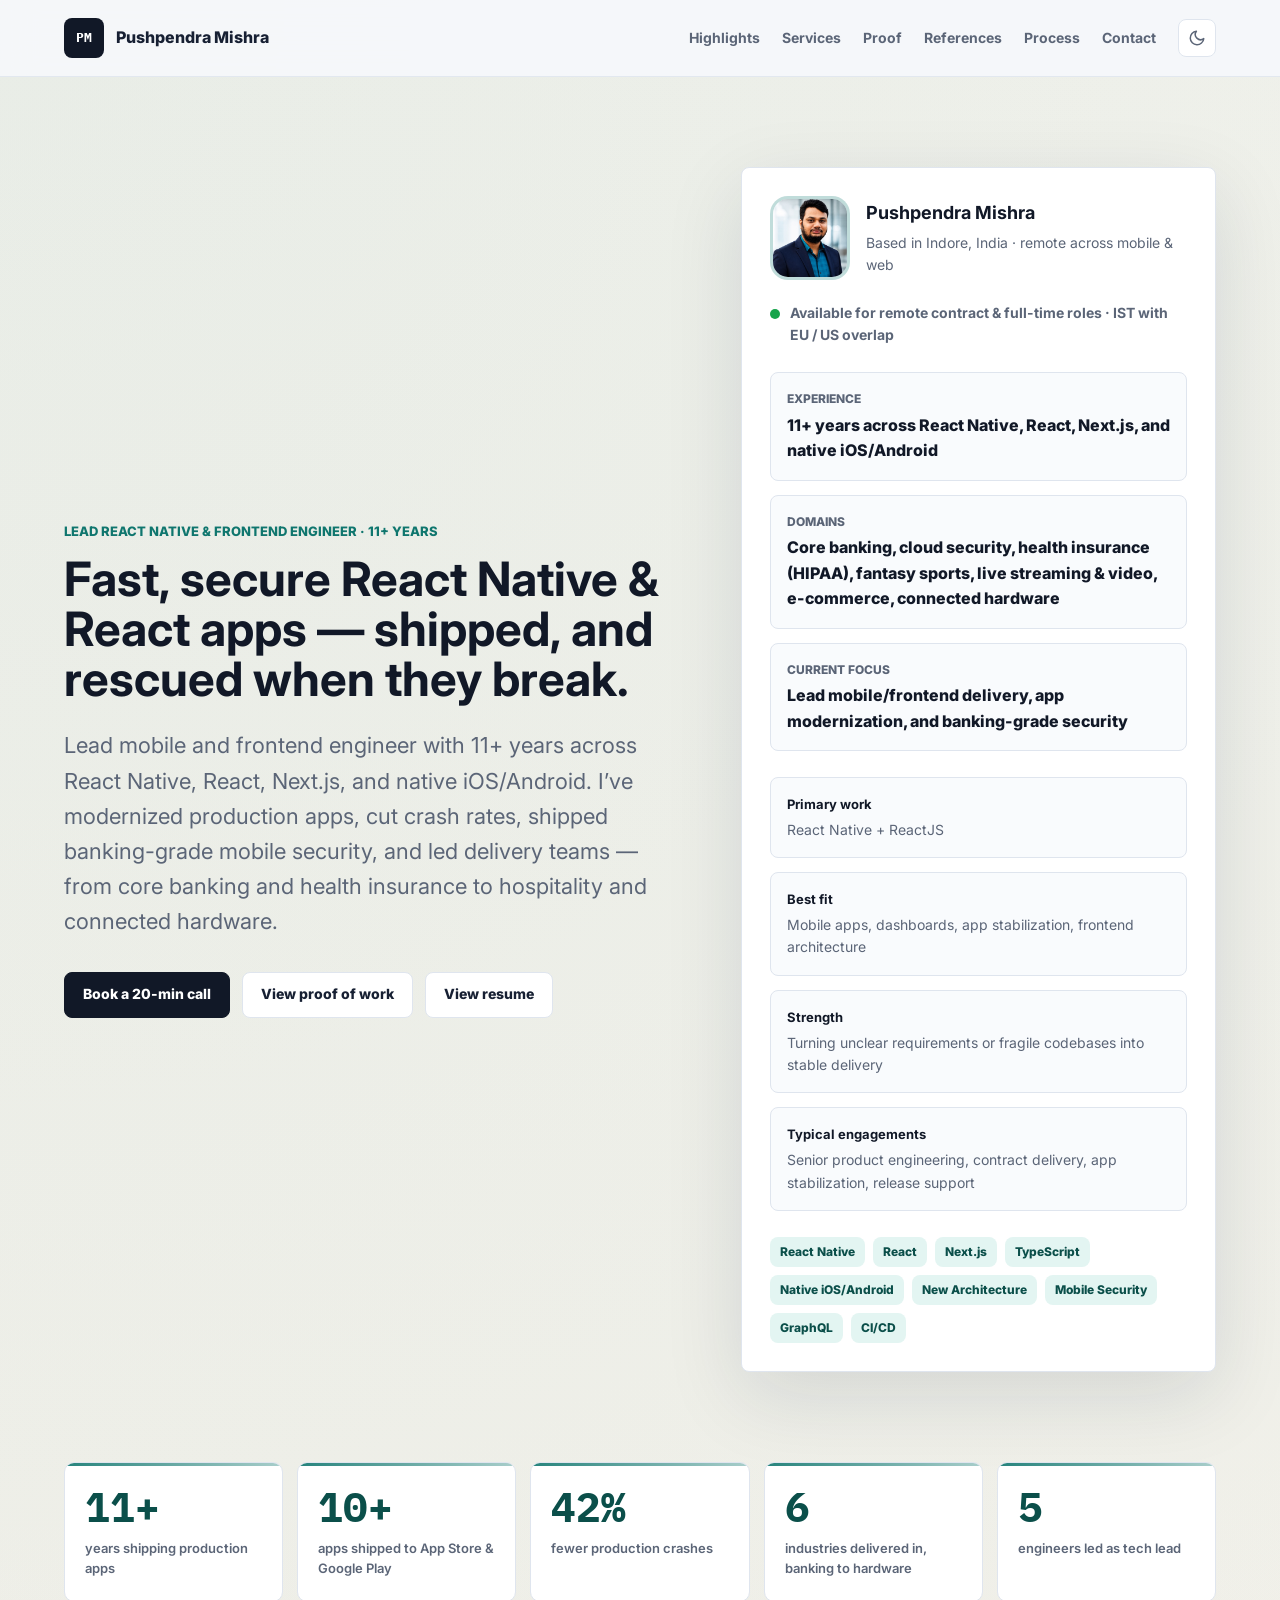
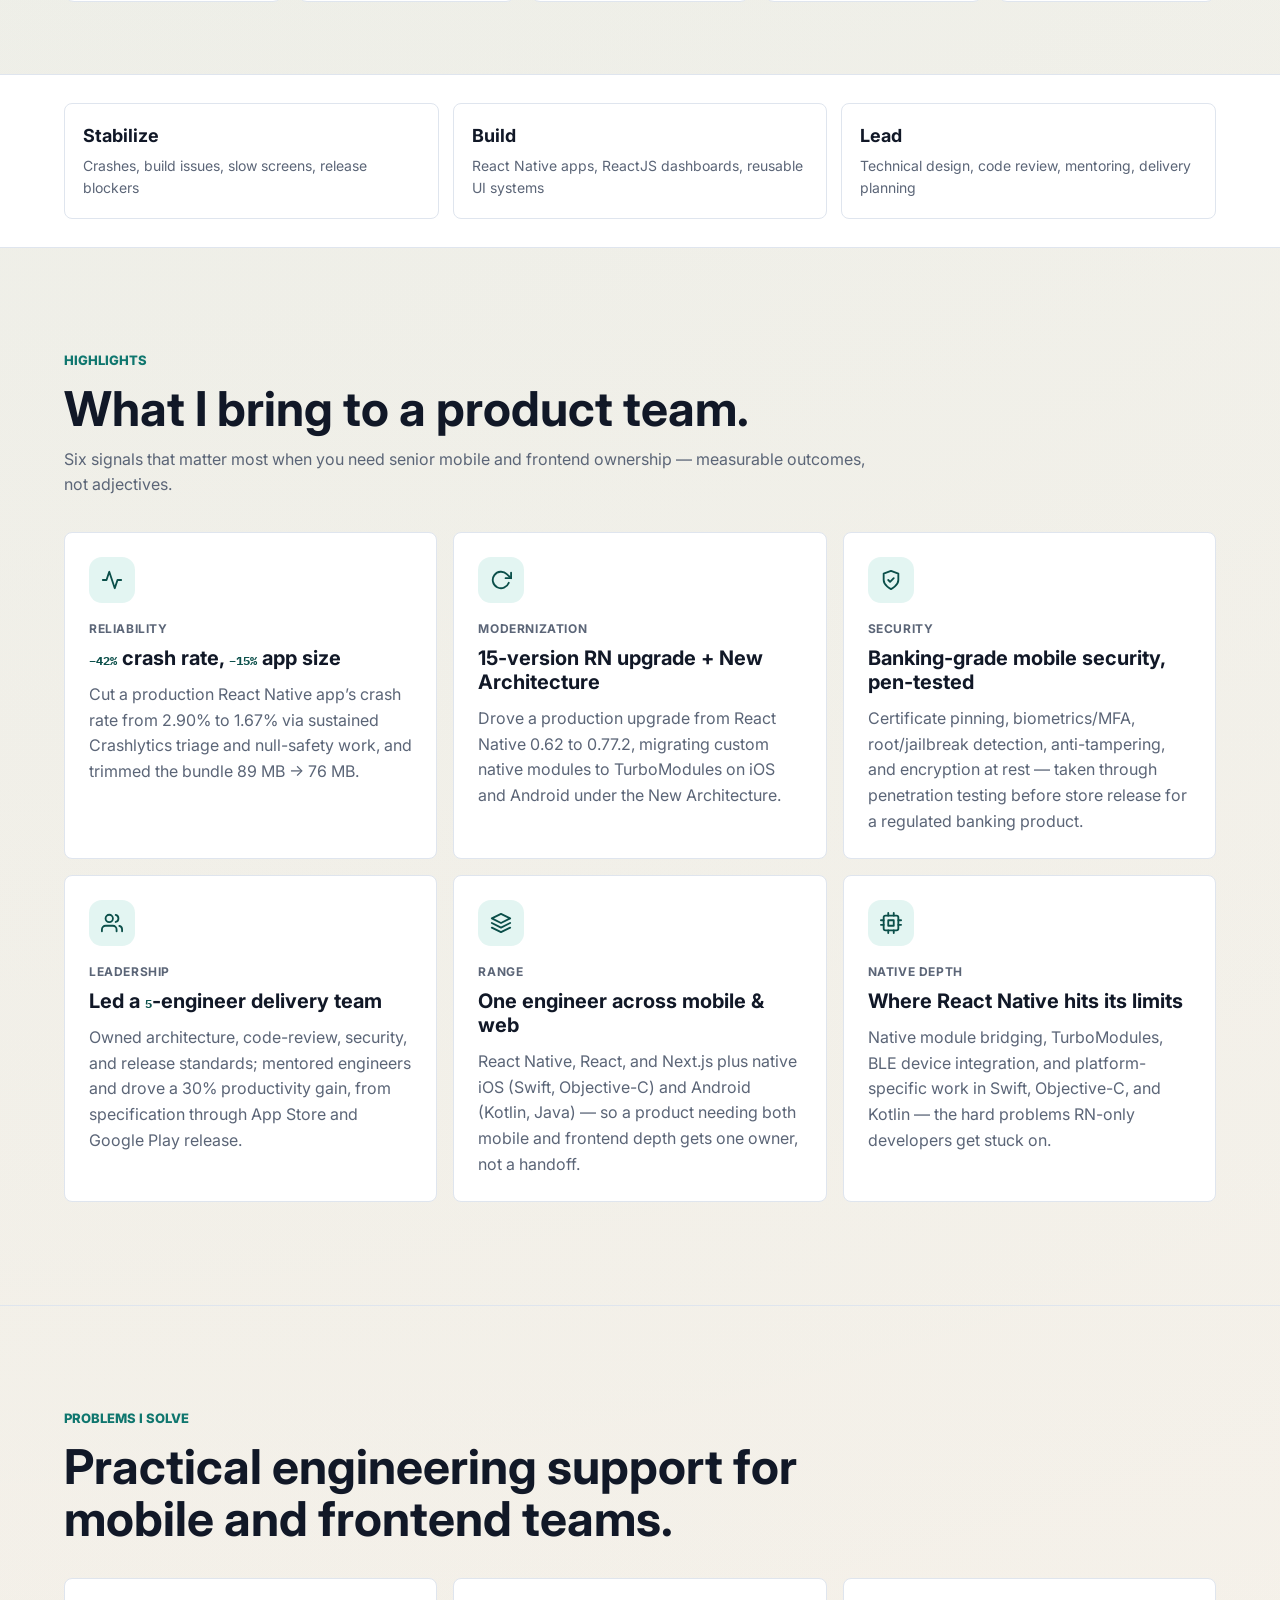
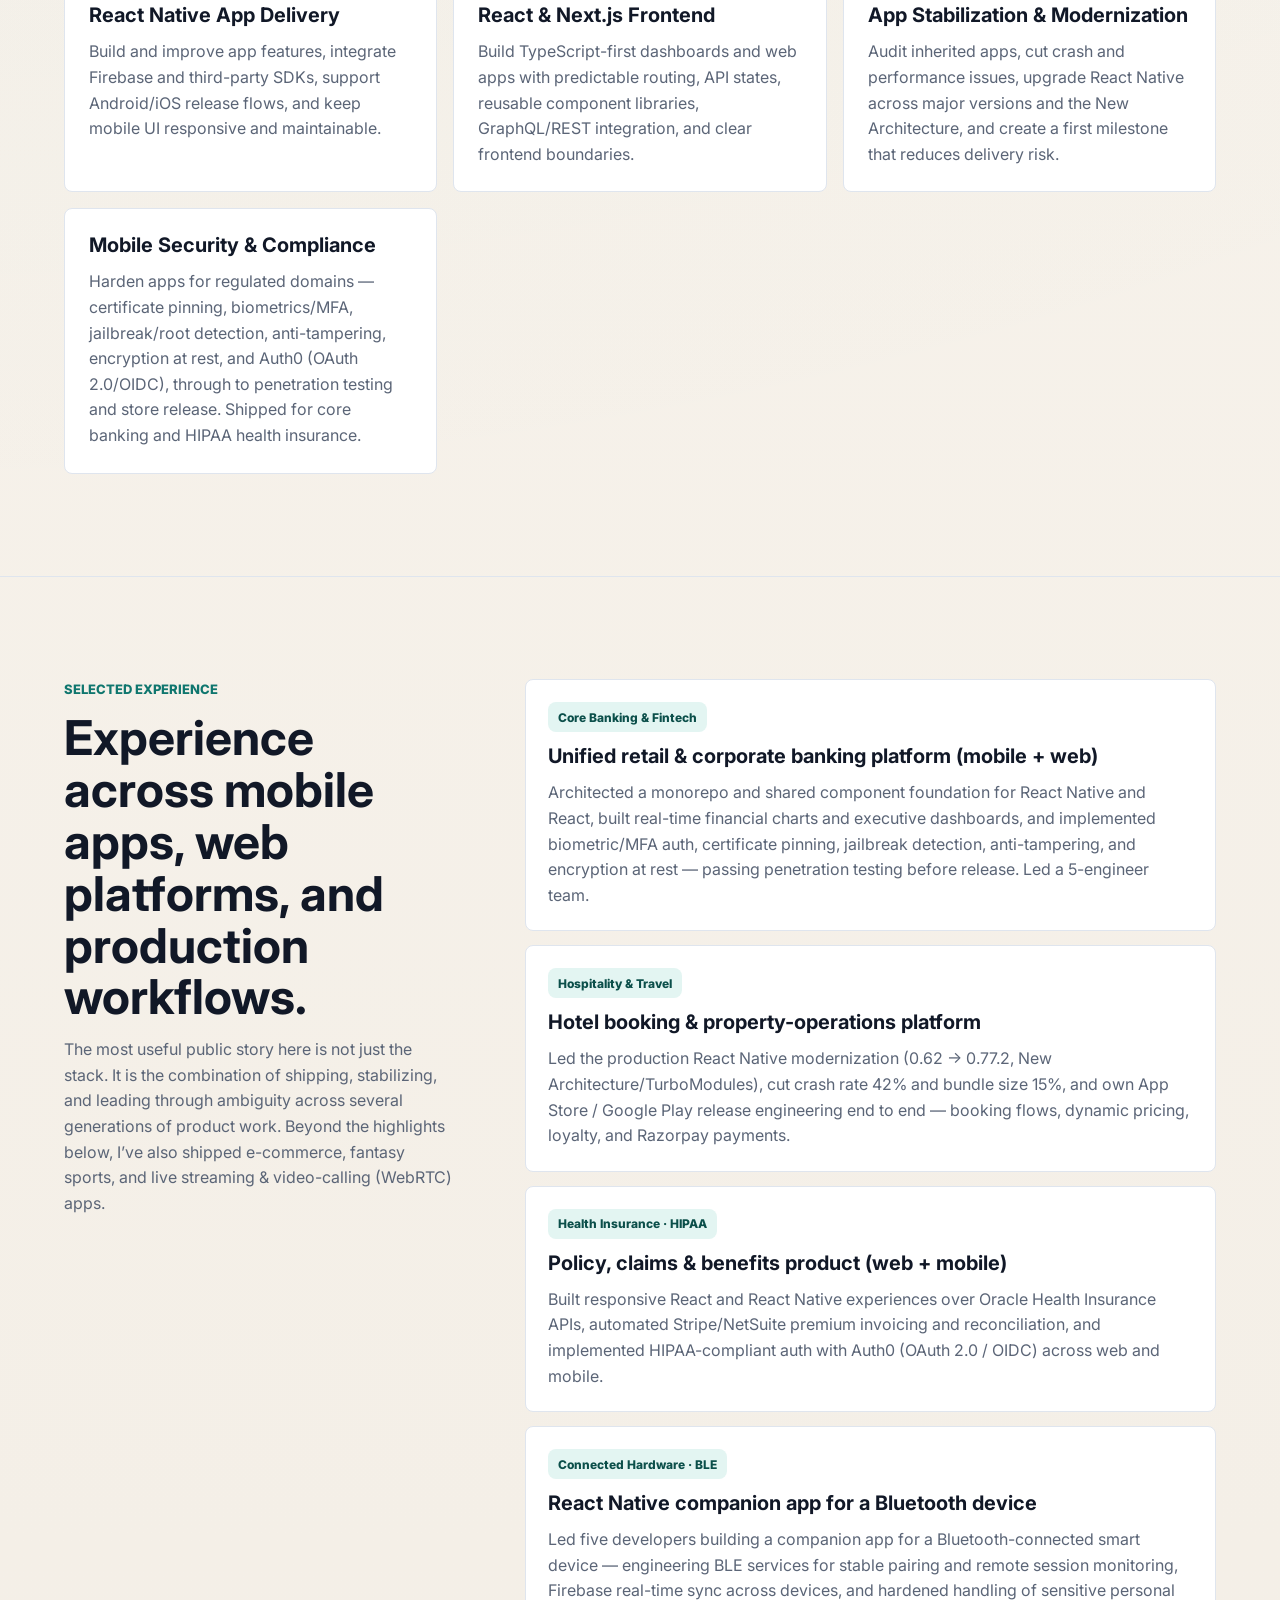
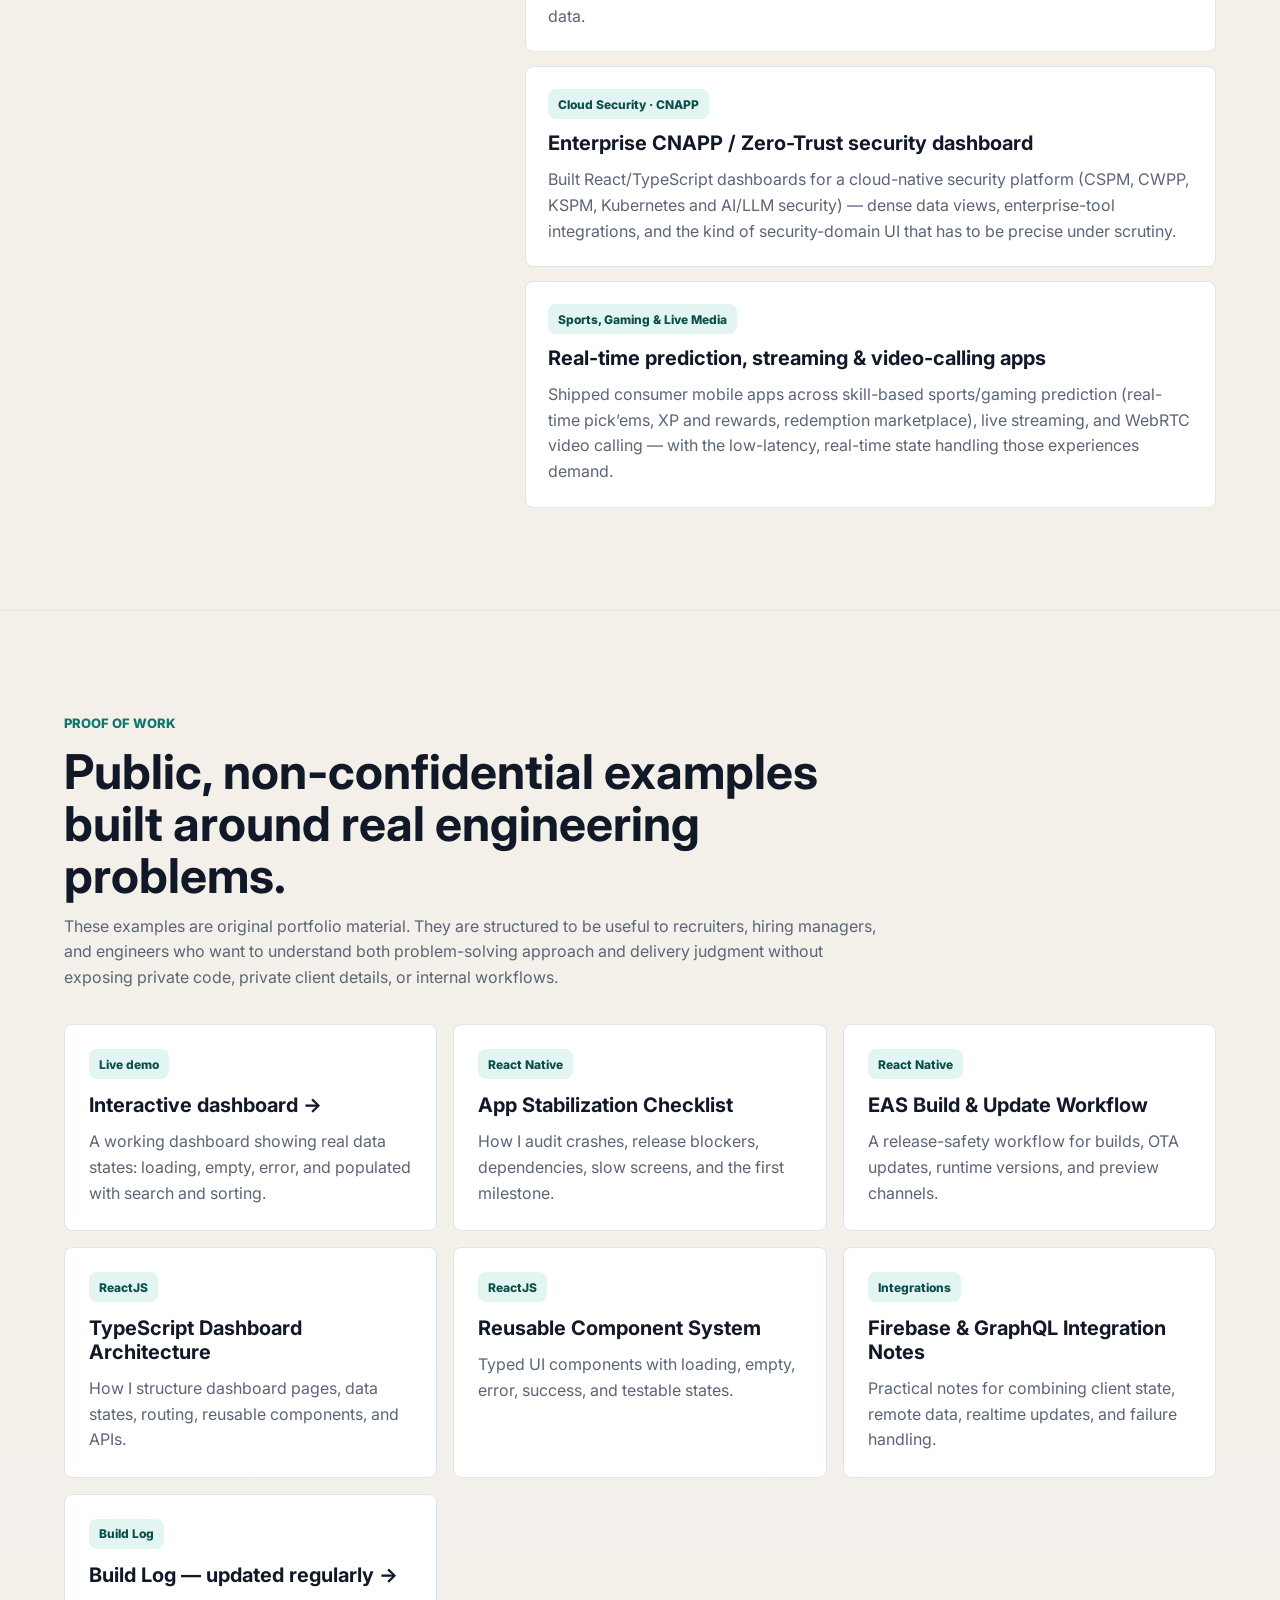
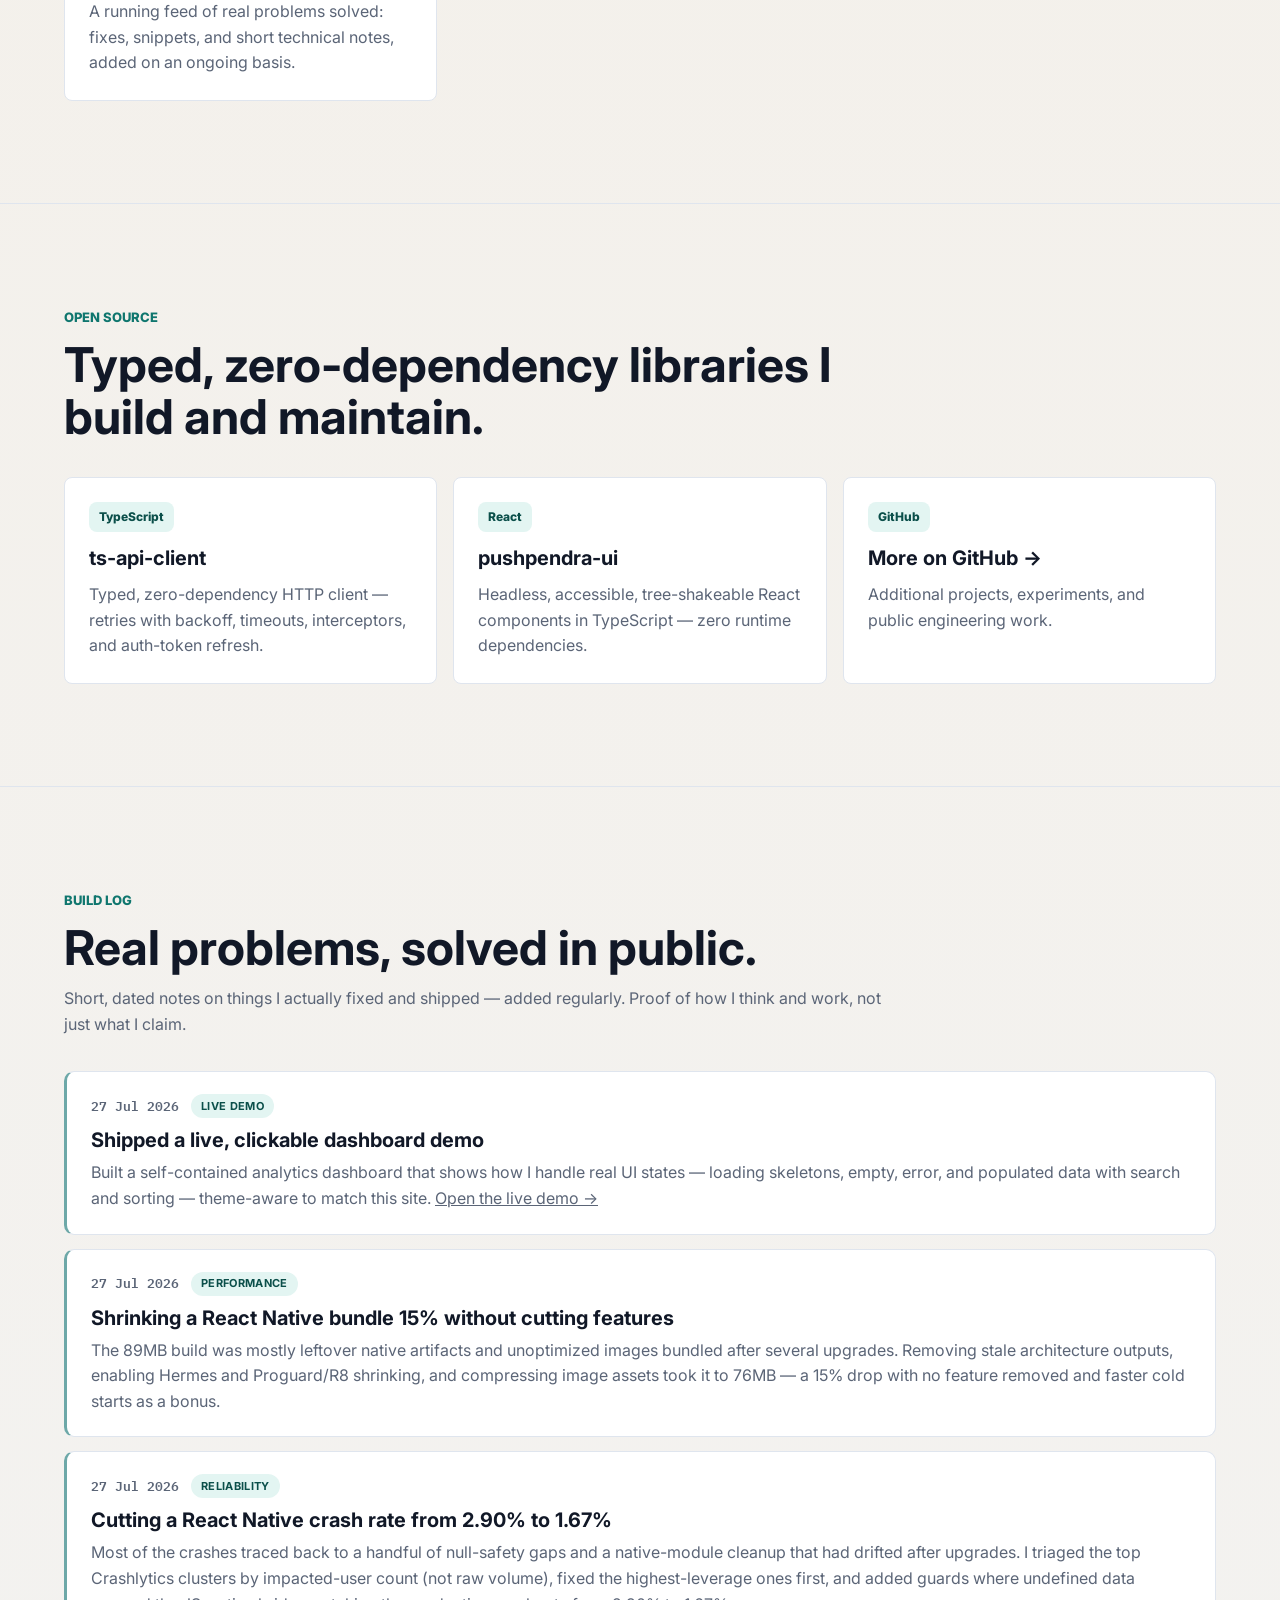
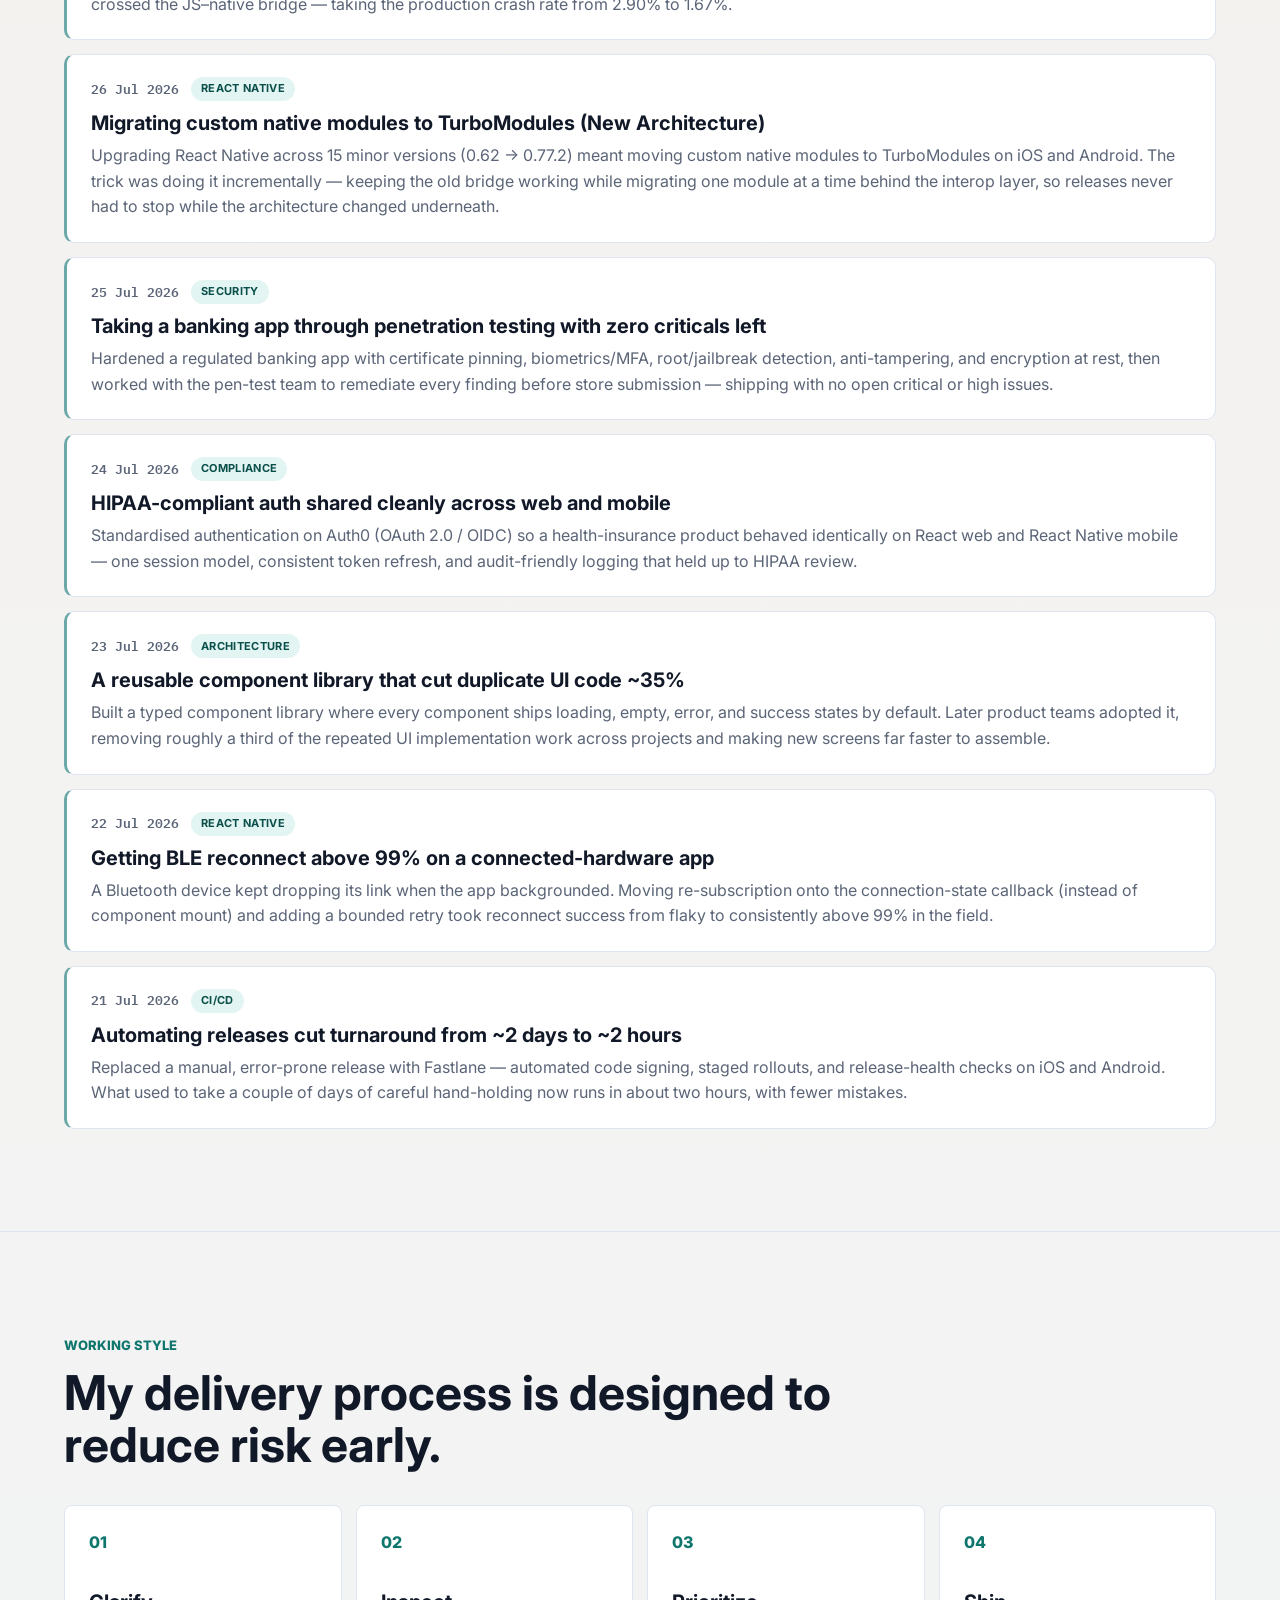
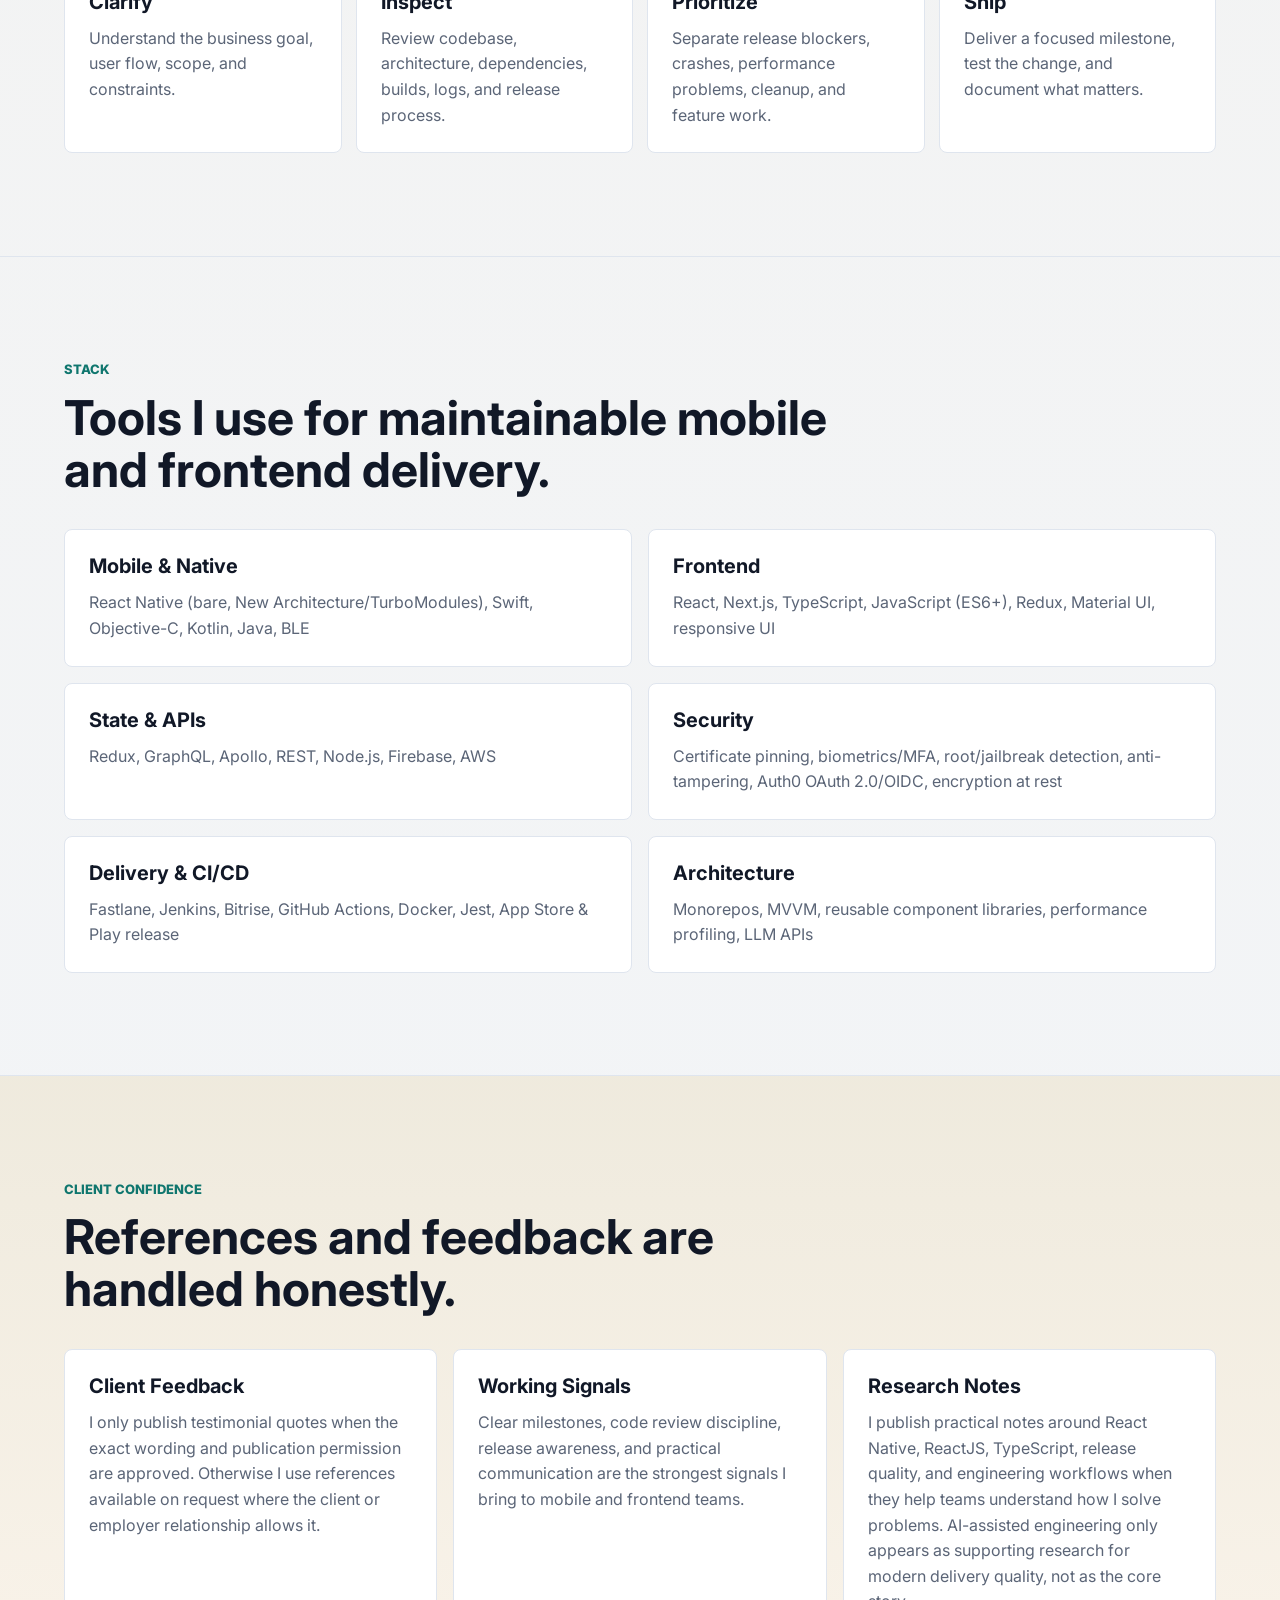
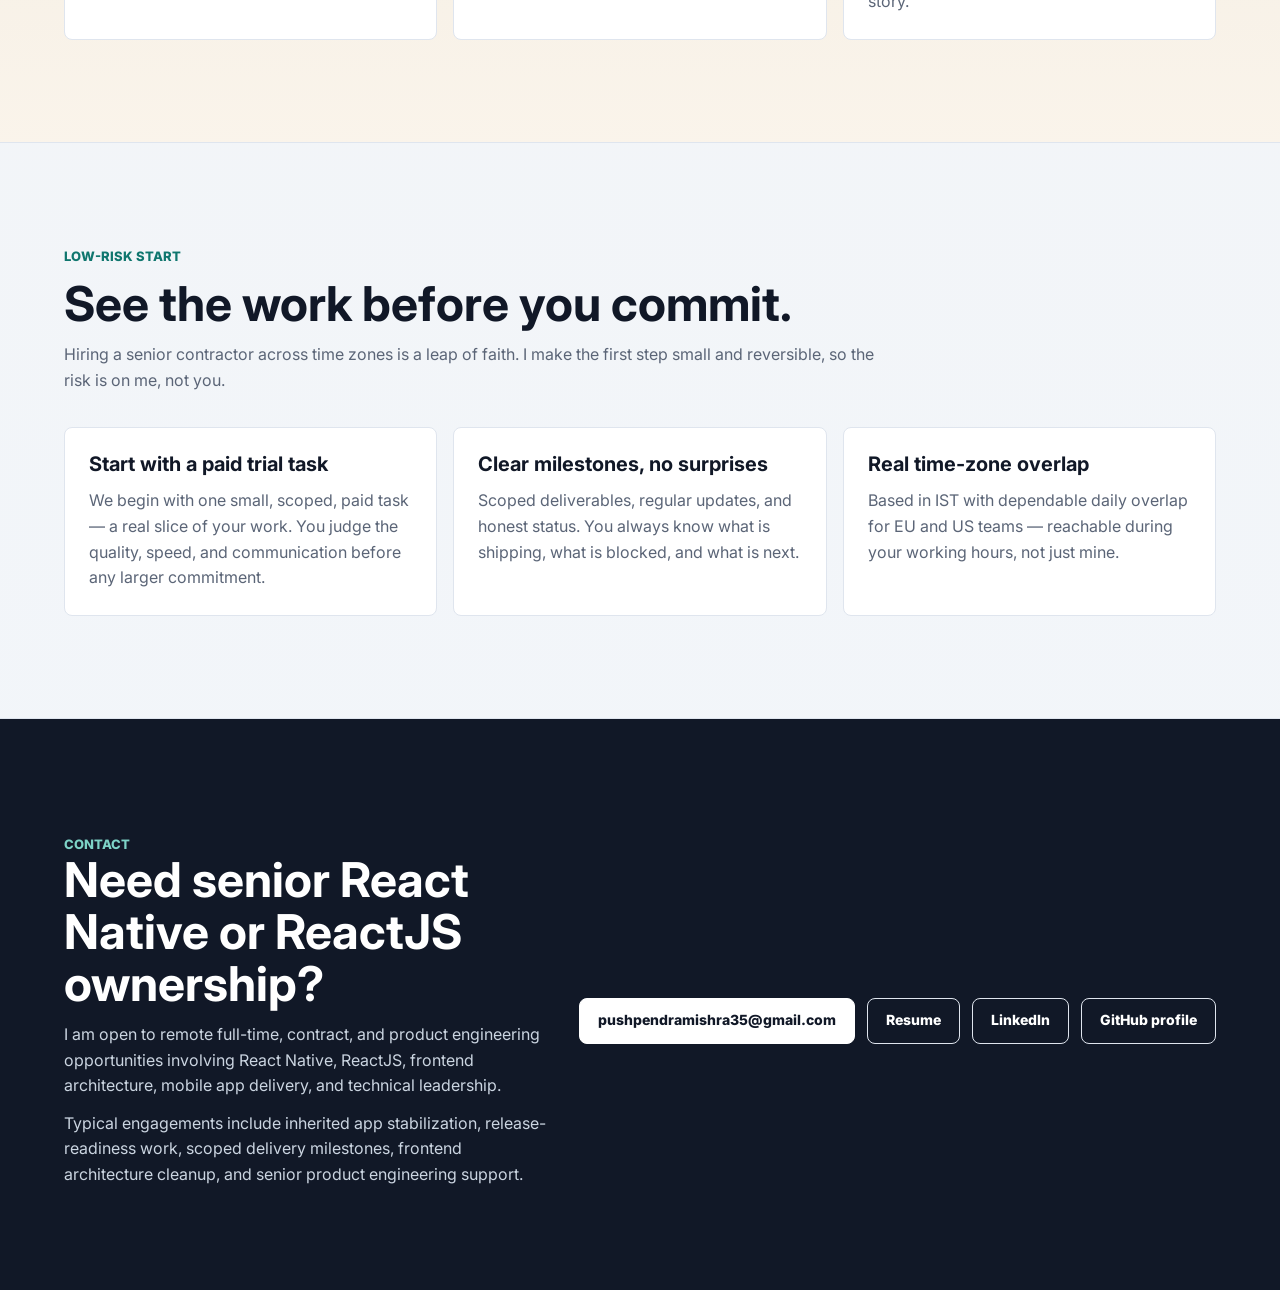
==== index.html @ f974e7fe "Seed a week of Build Log entries + ship a live interactive dashboard demo - Add 5 backdated Build Lo" ====
<!doctype html>
<html lang="en">
  <head>
    <meta charset="utf-8" />
    <meta name="viewport" content="width=device-width, initial-scale=1" />
    <meta
      name="description"
      content="Pushpendra Mishra - Lead React Native & Frontend Engineer with 11+ years across React Native, React, Next.js, TypeScript, and native iOS/Android. Banking-grade mobile security, app modernization, crash reduction, and frontend architecture."
    />
    <title>Pushpendra Mishra | Lead React Native, React & Next.js Engineer</title>
    <link rel="preconnect" href="https://fonts.googleapis.com" />
    <link rel="preconnect" href="https://fonts.gstatic.com" crossorigin />
      <link
        href="https://fonts.googleapis.com/css2?family=Inter:wght@400;500;600;700;800&family=IBM+Plex+Mono:wght@500;600&display=swap"
        rel="stylesheet"
      />
    <link rel="stylesheet" href="styles.css" />
    <script>
      // Set theme before first paint to avoid a flash of the wrong theme.
      (function () {
        try {
          var saved = localStorage.getItem("theme");
          var theme = saved || (window.matchMedia("(prefers-color-scheme: dark)").matches ? "dark" : "light");
          document.documentElement.setAttribute("data-theme", theme);
        } catch (e) {}
      })();
    </script>

    <!-- Social / SEO -->
    <link rel="canonical" href="https://pushpendramishra35.github.io/aboutme/" />
    <meta property="og:type" content="website" />
    <meta property="og:url" content="https://pushpendramishra35.github.io/aboutme/" />
    <meta property="og:title" content="Pushpendra Mishra — Lead React Native & Frontend Engineer" />
    <meta property="og:description" content="11+ years shipping fast, secure React Native, React & Next.js products. Banking-grade mobile security, app modernization, and frontend architecture." />
    <meta property="og:image" content="https://pushpendramishra35.github.io/aboutme/assets/profile.jpg" />
    <meta name="twitter:card" content="summary_large_image" />
    <meta name="twitter:title" content="Pushpendra Mishra — Lead React Native & Frontend Engineer" />
    <meta name="twitter:description" content="11+ years shipping fast, secure React Native, React & Next.js products." />
    <meta name="twitter:image" content="https://pushpendramishra35.github.io/aboutme/assets/profile.jpg" />
    <link rel="icon" href="data:image/svg+xml,%3Csvg xmlns='http://www.w3.org/2000/svg' viewBox='0 0 100 100'%3E%3Crect width='100' height='100' rx='22' fill='%230f766e'/%3E%3Ctext x='50' y='63' font-family='Arial,sans-serif' font-size='44' font-weight='700' fill='white' text-anchor='middle'%3EPM%3C/text%3E%3C/svg%3E" />
    <script type="application/ld+json">
      {
        "@context": "https://schema.org",
        "@type": "Person",
        "name": "Pushpendra Mishra",
        "jobTitle": "Lead React Native & Frontend Engineer",
        "url": "https://pushpendramishra35.github.io/aboutme/",
        "image": "https://pushpendramishra35.github.io/aboutme/assets/profile.jpg",
        "email": "mailto:pushpendramishra35@gmail.com",
        "address": { "@type": "PostalAddress", "addressLocality": "Indore", "addressCountry": "IN" },
        "sameAs": [
          "https://www.linkedin.com/in/pushpendra-mishra-53b133b3/",
          "https://github.com/pushpendramishra35"
        ],
        "knowsAbout": ["React Native", "React", "Next.js", "TypeScript", "iOS", "Android", "Mobile Security", "GraphQL", "Node.js"]
      }
    </script>
  </head>
  <body>
    <header class="site-header">
      <a class="brand" href="#top" aria-label="Pushpendra Mishra home">
        <span class="brand-mark">PM</span>
        <span>Pushpendra Mishra</span>
      </a>
      <nav class="nav" aria-label="Primary navigation">
        <a href="#highlights">Highlights</a>
        <a href="#services">Services</a>
        <a href="#case-studies">Proof</a>
        <a href="#references">References</a>
        <a href="#process">Process</a>
        <a href="#contact">Contact</a>
        <button id="theme-toggle" class="theme-toggle" type="button" aria-label="Toggle dark mode" title="Toggle theme">
          <svg class="icon-sun" width="18" height="18" viewBox="0 0 24 24" fill="none" stroke="currentColor" stroke-width="2" stroke-linecap="round" aria-hidden="true"><circle cx="12" cy="12" r="4"/><path d="M12 2v2M12 20v2M4.9 4.9l1.4 1.4M17.7 17.7l1.4 1.4M2 12h2M20 12h2M4.9 19.1l1.4-1.4M17.7 6.3l1.4-1.4"/></svg>
          <svg class="icon-moon" width="18" height="18" viewBox="0 0 24 24" fill="none" stroke="currentColor" stroke-width="2" stroke-linecap="round" stroke-linejoin="round" aria-hidden="true"><path d="M21 12.8A9 9 0 1 1 11.2 3a7 7 0 0 0 9.8 9.8z"/></svg>
        </button>
      </nav>
    </header>

    <main id="top">
      <section class="hero">
        <div class="hero-copy">
          <p class="eyebrow">Lead React Native &amp; Frontend Engineer &middot; 11+ years</p>
          <h1>Fast, secure React Native &amp; React apps &mdash; shipped, and rescued when they break.</h1>
          <p class="hero-text">
            Lead mobile and frontend engineer with 11+ years across React Native, React, Next.js, and native
            iOS/Android. I&rsquo;ve modernized production apps, cut crash rates, shipped banking-grade mobile
            security, and led delivery teams &mdash; from core banking and health insurance to hospitality and
            connected hardware.
          </p>
          <div class="hero-actions">
            <!-- BOOKING: swap this href for your Calendly/Cal.com link when ready -->
            <a class="button primary" href="mailto:pushpendramishra35@gmail.com?subject=React%20Native%20%2F%20React%20Engagement&amp;body=Hi%20Pushpendra%2C">Book a 20-min call</a>
            <a class="button secondary" href="#case-studies">View proof of work</a>
            <a class="button secondary" href="resume.html">View resume</a>
          </div>
        </div>

        <aside class="profile-panel" aria-label="Profile summary">
          <div class="profile-top">
            <img class="profile-photo" src="assets/profile.jpg" alt="Pushpendra Mishra, Lead React Native and Frontend Engineer" width="84" height="84" loading="lazy" />
            <div class="profile-intro">
              <strong>Pushpendra Mishra</strong>
              <span>Based in Indore, India &middot; remote across mobile &amp; web</span>
            </div>
          </div>
          <div class="status-row">
            <span class="status-dot"></span>
            <span>Available for remote contract &amp; full-time roles &middot; IST with EU / US overlap</span>
          </div>
          <dl class="stats">
            <div>
              <dt>Experience</dt>
              <dd>11+ years across React Native, React, Next.js, and native iOS/Android</dd>
            </div>
            <div>
              <dt>Domains</dt>
              <dd>Core banking, cloud security, health insurance (HIPAA), fantasy sports, live streaming &amp; video, e-commerce, connected hardware</dd>
            </div>
            <div>
              <dt>Current focus</dt>
              <dd>Lead mobile/frontend delivery, app modernization, and banking-grade security</dd>
            </div>
          </dl>
          <div class="proof-list">
            <div>
              <strong>Primary work</strong>
              <span>React Native + ReactJS</span>
            </div>
            <div>
              <strong>Best fit</strong>
              <span>Mobile apps, dashboards, app stabilization, frontend architecture</span>
            </div>
            <div>
              <strong>Strength</strong>
              <span>Turning unclear requirements or fragile codebases into stable delivery</span>
            </div>
            <div>
              <strong>Typical engagements</strong>
              <span>Senior product engineering, contract delivery, app stabilization, release support</span>
            </div>
          </div>
          <div class="skill-cloud">
            <span>React Native</span>
            <span>React</span>
            <span>Next.js</span>
            <span>TypeScript</span>
            <span>Native iOS/Android</span>
            <span>New Architecture</span>
            <span>Mobile Security</span>
            <span>GraphQL</span>
            <span>CI/CD</span>
          </div>
        </aside>
      </section>

      <section class="metrics" aria-label="Key numbers">
        <div><strong>11+</strong><span>years shipping production apps</span></div>
        <div><strong>10+</strong><span>apps shipped to App&nbsp;Store &amp; Google&nbsp;Play</span></div>
        <div><strong>42%</strong><span>fewer production crashes</span></div>
        <div><strong>6</strong><span>industries delivered in, banking to hardware</span></div>
        <div><strong>5</strong><span>engineers led as tech lead</span></div>
      </section>

      <section class="section trust-strip" aria-label="Core outcomes">
        <div>
          <strong>Stabilize</strong>
          <span>Crashes, build issues, slow screens, release blockers</span>
        </div>
        <div>
          <strong>Build</strong>
          <span>React Native apps, ReactJS dashboards, reusable UI systems</span>
        </div>
        <div>
          <strong>Lead</strong>
          <span>Technical design, code review, mentoring, delivery planning</span>
        </div>
      </section>

      <section class="section" id="highlights">
        <div class="section-heading">
          <p class="eyebrow">Highlights</p>
          <h2>What I bring to a product team.</h2>
          <p>
            Six signals that matter most when you need senior mobile and frontend ownership &mdash; measurable
            outcomes, not adjectives.
          </p>
        </div>
        <div class="highlight-grid">
          <article>
            <span class="hl-icon" aria-hidden="true">
              <svg width="22" height="22" viewBox="0 0 24 24" fill="none" stroke="currentColor" stroke-width="2" stroke-linecap="round" stroke-linejoin="round"><path d="M22 12h-4l-3 9L9 3l-3 9H2"/></svg>
            </span>
            <span class="hl-tag">Reliability</span>
            <h3><span class="hl-metric">&minus;42%</span> crash rate, <span class="hl-metric">&minus;15%</span> app size</h3>
            <p>
              Cut a production React Native app&rsquo;s crash rate from 2.90% to 1.67% via sustained Crashlytics
              triage and null-safety work, and trimmed the bundle 89&nbsp;MB &rarr; 76&nbsp;MB.
            </p>
          </article>
          <article>
            <span class="hl-icon" aria-hidden="true">
              <svg width="22" height="22" viewBox="0 0 24 24" fill="none" stroke="currentColor" stroke-width="2" stroke-linecap="round" stroke-linejoin="round"><path d="M23 4v6h-6"/><path d="M20.49 15a9 9 0 1 1-2.12-9.36L23 10"/></svg>
            </span>
            <span class="hl-tag">Modernization</span>
            <h3>15-version RN upgrade + New Architecture</h3>
            <p>
              Drove a production upgrade from React Native 0.62 to 0.77.2, migrating custom native modules to
              TurboModules on iOS and Android under the New Architecture.
            </p>
          </article>
          <article>
            <span class="hl-icon" aria-hidden="true">
              <svg width="22" height="22" viewBox="0 0 24 24" fill="none" stroke="currentColor" stroke-width="2" stroke-linecap="round" stroke-linejoin="round"><path d="M12 22s8-4 8-10V5l-8-3-8 3v7c0 6 8 10 8 10z"/><path d="M9 12l2 2 4-4"/></svg>
            </span>
            <span class="hl-tag">Security</span>
            <h3>Banking-grade mobile security, pen-tested</h3>
            <p>
              Certificate pinning, biometrics/MFA, root/jailbreak detection, anti-tampering, and encryption at
              rest &mdash; taken through penetration testing before store release for a regulated banking product.
            </p>
          </article>
          <article>
            <span class="hl-icon" aria-hidden="true">
              <svg width="22" height="22" viewBox="0 0 24 24" fill="none" stroke="currentColor" stroke-width="2" stroke-linecap="round" stroke-linejoin="round"><path d="M17 21v-2a4 4 0 0 0-4-4H5a4 4 0 0 0-4 4v2"/><circle cx="9" cy="7" r="4"/><path d="M23 21v-2a4 4 0 0 0-3-3.87"/><path d="M16 3.13a4 4 0 0 1 0 7.75"/></svg>
            </span>
            <span class="hl-tag">Leadership</span>
            <h3>Led a <span class="hl-metric">5</span>-engineer delivery team</h3>
            <p>
              Owned architecture, code-review, security, and release standards; mentored engineers and drove a
              30% productivity gain, from specification through App Store and Google Play release.
            </p>
          </article>
          <article>
            <span class="hl-icon" aria-hidden="true">
              <svg width="22" height="22" viewBox="0 0 24 24" fill="none" stroke="currentColor" stroke-width="2" stroke-linecap="round" stroke-linejoin="round"><path d="M12 2 2 7l10 5 10-5-10-5z"/><path d="M2 17l10 5 10-5"/><path d="M2 12l10 5 10-5"/></svg>
            </span>
            <span class="hl-tag">Range</span>
            <h3>One engineer across mobile &amp; web</h3>
            <p>
              React Native, React, and Next.js plus native iOS (Swift, Objective-C) and Android (Kotlin, Java)
              &mdash; so a product needing both mobile and frontend depth gets one owner, not a handoff.
            </p>
          </article>
          <article>
            <span class="hl-icon" aria-hidden="true">
              <svg width="22" height="22" viewBox="0 0 24 24" fill="none" stroke="currentColor" stroke-width="2" stroke-linecap="round" stroke-linejoin="round"><rect x="4" y="4" width="16" height="16" rx="2"/><rect x="9" y="9" width="6" height="6"/><path d="M9 1v3M15 1v3M9 20v3M15 20v3M20 9h3M20 14h3M1 9h3M1 14h3"/></svg>
            </span>
            <span class="hl-tag">Native depth</span>
            <h3>Where React Native hits its limits</h3>
            <p>
              Native module bridging, TurboModules, BLE device integration, and platform-specific work in Swift,
              Objective-C, and Kotlin &mdash; the hard problems RN-only developers get stuck on.
            </p>
          </article>
        </div>
      </section>

      <section class="section" id="services">
        <div class="section-heading">
          <p class="eyebrow">Problems I Solve</p>
          <h2>Practical engineering support for mobile and frontend teams.</h2>
        </div>
        <div class="value-grid">
          <article>
            <h3>React Native App Delivery</h3>
            <p>
              Build and improve app features, integrate Firebase and third-party SDKs, support Android/iOS
              release flows, and keep mobile UI responsive and maintainable.
            </p>
          </article>
          <article>
            <h3>React &amp; Next.js Frontend</h3>
            <p>
              Build TypeScript-first dashboards and web apps with predictable routing, API states, reusable
              component libraries, GraphQL/REST integration, and clear frontend boundaries.
            </p>
          </article>
          <article>
            <h3>App Stabilization &amp; Modernization</h3>
            <p>
              Audit inherited apps, cut crash and performance issues, upgrade React Native across major versions
              and the New Architecture, and create a first milestone that reduces delivery risk.
            </p>
          </article>
          <article>
            <h3>Mobile Security &amp; Compliance</h3>
            <p>
              Harden apps for regulated domains &mdash; certificate pinning, biometrics/MFA, jailbreak/root
              detection, anti-tampering, encryption at rest, and Auth0 (OAuth 2.0/OIDC), through to penetration
              testing and store release. Shipped for core banking and HIPAA health insurance.
            </p>
          </article>
        </div>
      </section>

      <section class="section split-section">
        <div>
          <p class="eyebrow">Selected Experience</p>
          <h2>Experience across mobile apps, web platforms, and production workflows.</h2>
          <p class="split-copy">
            The most useful public story here is not just the stack. It is the combination of shipping,
            stabilizing, and leading through ambiguity across several generations of product work. Beyond the
            highlights below, I&rsquo;ve also shipped e-commerce, fantasy sports, and live streaming &amp;
            video-calling (WebRTC) apps.
          </p>
        </div>
        <div class="timeline">
          <article>
            <span class="timeline-tag">Core Banking &amp; Fintech</span>
            <h3>Unified retail &amp; corporate banking platform (mobile + web)</h3>
            <p>
              Architected a monorepo and shared component foundation for React Native and React, built real-time
              financial charts and executive dashboards, and implemented biometric/MFA auth, certificate pinning,
              jailbreak detection, anti-tampering, and encryption at rest &mdash; passing penetration testing before
              release. Led a 5-engineer team.
            </p>
          </article>
          <article>
            <span class="timeline-tag">Hospitality &amp; Travel</span>
            <h3>Hotel booking &amp; property-operations platform</h3>
            <p>
              Led the production React Native modernization (0.62 &rarr; 0.77.2, New Architecture/TurboModules),
              cut crash rate 42% and bundle size 15%, and own App Store / Google Play release engineering end to
              end &mdash; booking flows, dynamic pricing, loyalty, and Razorpay payments.
            </p>
          </article>
          <article>
            <span class="timeline-tag">Health Insurance &middot; HIPAA</span>
            <h3>Policy, claims &amp; benefits product (web + mobile)</h3>
            <p>
              Built responsive React and React Native experiences over Oracle Health Insurance APIs, automated
              Stripe/NetSuite premium invoicing and reconciliation, and implemented HIPAA-compliant auth with
              Auth0 (OAuth 2.0 / OIDC) across web and mobile.
            </p>
          </article>
          <article>
            <span class="timeline-tag">Connected Hardware &middot; BLE</span>
            <h3>React Native companion app for a Bluetooth device</h3>
            <p>
              Led five developers building a companion app for a Bluetooth-connected smart device &mdash;
              engineering BLE services for stable pairing and remote session monitoring, Firebase real-time sync
              across devices, and hardened handling of sensitive personal data.
            </p>
          </article>
          <article>
            <span class="timeline-tag">Cloud Security &middot; CNAPP</span>
            <h3>Enterprise CNAPP / Zero-Trust security dashboard</h3>
            <p>
              Built React/TypeScript dashboards for a cloud-native security platform (CSPM, CWPP, KSPM,
              Kubernetes and AI/LLM security) &mdash; dense data views, enterprise-tool integrations, and the
              kind of security-domain UI that has to be precise under scrutiny.
            </p>
          </article>
          <article>
            <span class="timeline-tag">Sports, Gaming &amp; Live Media</span>
            <h3>Real-time prediction, streaming &amp; video-calling apps</h3>
            <p>
              Shipped consumer mobile apps across skill-based sports/gaming prediction (real-time pick&rsquo;ems,
              XP and rewards, redemption marketplace), live streaming, and WebRTC video calling &mdash; with the
              low-latency, real-time state handling those experiences demand.
            </p>
          </article>
        </div>
      </section>

      <section class="section" id="case-studies">
        <div class="section-heading">
          <p class="eyebrow">Proof Of Work</p>
          <h2>Public, non-confidential examples built around real engineering problems.</h2>
          <p>
            These examples are original portfolio material. They are structured to be useful to recruiters,
            hiring managers, and engineers who want to understand both problem-solving approach and delivery
            judgment without exposing private code, private client details, or internal workflows.
          </p>
        </div>
        <div class="case-grid">
          <a class="case-card" href="demos/dashboard.html">
            <span>Live demo</span>
            <h3>Interactive dashboard &rarr;</h3>
            <p>A working dashboard showing real data states: loading, empty, error, and populated with search and sorting.</p>
          </a>
          <a class="case-card" href="case-studies/react-native-stabilization.html">
            <span>React Native</span>
            <h3>App Stabilization Checklist</h3>
            <p>How I audit crashes, release blockers, dependencies, slow screens, and the first milestone.</p>
          </a>
          <a class="case-card" href="case-studies/eas-release-workflow.html">
            <span>React Native</span>
            <h3>EAS Build & Update Workflow</h3>
            <p>A release-safety workflow for builds, OTA updates, runtime versions, and preview channels.</p>
          </a>
          <a class="case-card" href="case-studies/react-dashboard-architecture.html">
            <span>ReactJS</span>
            <h3>TypeScript Dashboard Architecture</h3>
            <p>How I structure dashboard pages, data states, routing, reusable components, and APIs.</p>
          </a>
          <a class="case-card" href="case-studies/reusable-component-system.html">
            <span>ReactJS</span>
            <h3>Reusable Component System</h3>
            <p>Typed UI components with loading, empty, error, success, and testable states.</p>
          </a>
          <a class="case-card" href="case-studies/firebase-graphql-integration-notes.html">
            <span>Integrations</span>
            <h3>Firebase & GraphQL Integration Notes</h3>
            <p>Practical notes for combining client state, remote data, realtime updates, and failure handling.</p>
          </a>
          <a class="case-card" href="#build-log">
            <span>Build Log</span>
            <h3>Build Log &mdash; updated regularly &rarr;</h3>
            <p>A running feed of real problems solved: fixes, snippets, and short technical notes, added on an ongoing basis.</p>
          </a>
        </div>
      </section>

      <section class="section" id="open-source">
        <div class="section-heading">
          <p class="eyebrow">Open Source</p>
          <h2>Typed, zero-dependency libraries I build and maintain.</h2>
        </div>
        <div class="case-grid">
          <a class="case-card" href="https://github.com/pushpendramishra35/ts-api-client" target="_blank" rel="noopener">
            <span>TypeScript</span>
            <h3>ts-api-client</h3>
            <p>Typed, zero-dependency HTTP client &mdash; retries with backoff, timeouts, interceptors, and auth-token refresh.</p>
          </a>
          <a class="case-card" href="https://github.com/pushpendramishra35/pushpendra-ui" target="_blank" rel="noopener">
            <span>React</span>
            <h3>pushpendra-ui</h3>
            <p>Headless, accessible, tree-shakeable React components in TypeScript &mdash; zero runtime dependencies.</p>
          </a>
          <a class="case-card" href="https://github.com/pushpendramishra35" target="_blank" rel="noopener">
            <span>GitHub</span>
            <h3>More on GitHub &rarr;</h3>
            <p>Additional projects, experiments, and public engineering work.</p>
          </a>
        </div>
      </section>

      <section class="section" id="build-log">
        <div class="section-heading">
          <p class="eyebrow">Build Log</p>
          <h2>Real problems, solved in public.</h2>
          <p>
            Short, dated notes on things I actually fixed and shipped &mdash; added regularly. Proof of how I
            think and work, not just what I claim.
          </p>
        </div>
        <div class="log-feed">
          <!-- LOG:START (new entries are inserted directly below this line, newest first) -->
          <article class="log-entry">
            <div class="log-meta"><time datetime="2026-07-27">27 Jul 2026</time><span class="log-tag">Live demo</span></div>
            <h3>Shipped a live, clickable dashboard demo</h3>
            <p>Built a self-contained analytics dashboard that shows how I handle real UI states &mdash; loading skeletons, empty, error, and populated data with search and sorting &mdash; theme-aware to match this site. <a href="demos/dashboard.html">Open the live demo &rarr;</a></p>
          </article>
          <article class="log-entry">
            <div class="log-meta"><time datetime="2026-07-27">27 Jul 2026</time><span class="log-tag">Performance</span></div>
            <h3>Shrinking a React Native bundle 15% without cutting features</h3>
            <p>The 89MB build was mostly leftover native artifacts and unoptimized images bundled after several upgrades. Removing stale architecture outputs, enabling Hermes and Proguard/R8 shrinking, and compressing image assets took it to 76MB — a 15% drop with no feature removed and faster cold starts as a bonus.</p>
          </article>
          <article class="log-entry">
            <div class="log-meta"><time datetime="2026-07-27">27 Jul 2026</time><span class="log-tag">Reliability</span></div>
            <h3>Cutting a React Native crash rate from 2.90% to 1.67%</h3>
            <p>
              Most of the crashes traced back to a handful of null-safety gaps and a native-module cleanup that
              had drifted after upgrades. I triaged the top Crashlytics clusters by impacted-user count (not raw
              volume), fixed the highest-leverage ones first, and added guards where undefined data crossed the
              JS&ndash;native bridge &mdash; taking the production crash rate from 2.90% to 1.67%.
            </p>
          </article>
          <article class="log-entry">
            <div class="log-meta"><time datetime="2026-07-26">26 Jul 2026</time><span class="log-tag">React Native</span></div>
            <h3>Migrating custom native modules to TurboModules (New Architecture)</h3>
            <p>
              Upgrading React Native across 15 minor versions (0.62 &rarr; 0.77.2) meant moving custom native
              modules to TurboModules on iOS and Android. The trick was doing it incrementally &mdash; keeping the
              old bridge working while migrating one module at a time behind the interop layer, so releases never
              had to stop while the architecture changed underneath.
            </p>
          </article>
                    <article class="log-entry">
            <div class="log-meta"><time datetime="2026-07-25">25 Jul 2026</time><span class="log-tag">Security</span></div>
            <h3>Taking a banking app through penetration testing with zero criticals left</h3>
            <p>Hardened a regulated banking app with certificate pinning, biometrics/MFA, root/jailbreak detection, anti-tampering, and encryption at rest, then worked with the pen-test team to remediate every finding before store submission &mdash; shipping with no open critical or high issues.</p>
          </article>
          <article class="log-entry">
            <div class="log-meta"><time datetime="2026-07-24">24 Jul 2026</time><span class="log-tag">Compliance</span></div>
            <h3>HIPAA-compliant auth shared cleanly across web and mobile</h3>
            <p>Standardised authentication on Auth0 (OAuth 2.0 / OIDC) so a health-insurance product behaved identically on React web and React Native mobile &mdash; one session model, consistent token refresh, and audit-friendly logging that held up to HIPAA review.</p>
          </article>
          <article class="log-entry">
            <div class="log-meta"><time datetime="2026-07-23">23 Jul 2026</time><span class="log-tag">Architecture</span></div>
            <h3>A reusable component library that cut duplicate UI code ~35%</h3>
            <p>Built a typed component library where every component ships loading, empty, error, and success states by default. Later product teams adopted it, removing roughly a third of the repeated UI implementation work across projects and making new screens far faster to assemble.</p>
          </article>
          <article class="log-entry">
            <div class="log-meta"><time datetime="2026-07-22">22 Jul 2026</time><span class="log-tag">React Native</span></div>
            <h3>Getting BLE reconnect above 99% on a connected-hardware app</h3>
            <p>A Bluetooth device kept dropping its link when the app backgrounded. Moving re-subscription onto the connection-state callback (instead of component mount) and adding a bounded retry took reconnect success from flaky to consistently above 99% in the field.</p>
          </article>
          <article class="log-entry">
            <div class="log-meta"><time datetime="2026-07-21">21 Jul 2026</time><span class="log-tag">CI/CD</span></div>
            <h3>Automating releases cut turnaround from ~2 days to ~2 hours</h3>
            <p>Replaced a manual, error-prone release with Fastlane &mdash; automated code signing, staged rollouts, and release-health checks on iOS and Android. What used to take a couple of days of careful hand-holding now runs in about two hours, with fewer mistakes.</p>
          </article>
<!-- LOG:END -->
        </div>
      </section>

      <section class="section process-section" id="process">
        <div class="section-heading">
          <p class="eyebrow">Working Style</p>
          <h2>My delivery process is designed to reduce risk early.</h2>
        </div>
        <ol class="process-list">
          <li><strong>Clarify</strong><span>Understand the business goal, user flow, scope, and constraints.</span></li>
          <li><strong>Inspect</strong><span>Review codebase, architecture, dependencies, builds, logs, and release process.</span></li>
          <li><strong>Prioritize</strong><span>Separate release blockers, crashes, performance problems, cleanup, and feature work.</span></li>
          <li><strong>Ship</strong><span>Deliver a focused milestone, test the change, and document what matters.</span></li>
        </ol>
      </section>

      <section class="section stack-section">
        <div class="section-heading">
          <p class="eyebrow">Stack</p>
          <h2>Tools I use for maintainable mobile and frontend delivery.</h2>
        </div>
        <div class="stack-grid">
          <div><h3>Mobile &amp; Native</h3><p>React Native (bare, New Architecture/TurboModules), Swift, Objective-C, Kotlin, Java, BLE</p></div>
          <div><h3>Frontend</h3><p>React, Next.js, TypeScript, JavaScript (ES6+), Redux, Material UI, responsive UI</p></div>
          <div><h3>State &amp; APIs</h3><p>Redux, GraphQL, Apollo, REST, Node.js, Firebase, AWS</p></div>
          <div><h3>Security</h3><p>Certificate pinning, biometrics/MFA, root/jailbreak detection, anti-tampering, Auth0 OAuth 2.0/OIDC, encryption at rest</p></div>
          <div><h3>Delivery &amp; CI/CD</h3><p>Fastlane, Jenkins, Bitrise, GitHub Actions, Docker, Jest, App Store &amp; Play release</p></div>
          <div><h3>Architecture</h3><p>Monorepos, MVVM, reusable component libraries, performance profiling, LLM APIs</p></div>
        </div>
      </section>

      <section class="section reference-section" id="references">
        <div class="section-heading">
          <p class="eyebrow">Client Confidence</p>
          <h2>References and feedback are handled honestly.</h2>
        </div>
        <div class="reference-grid">
          <article>
            <h3>Client Feedback</h3>
            <p>
              I only publish testimonial quotes when the exact wording and publication permission are approved.
              Otherwise I use references available on request where the client or employer relationship allows it.
            </p>
          </article>
          <article>
            <h3>Working Signals</h3>
            <p>
              Clear milestones, code review discipline, release awareness, and practical communication are
              the strongest signals I bring to mobile and frontend teams.
            </p>
          </article>
          <article>
            <h3>Research Notes</h3>
            <p>
              I publish practical notes around React Native, ReactJS, TypeScript, release quality, and
              engineering workflows when they help teams understand how I solve problems. AI-assisted
              engineering only appears as supporting research for modern delivery quality, not as the core story.
            </p>
          </article>
        </div>
      </section>

      <section class="section" id="start" aria-label="How we start">
        <div class="section-heading">
          <p class="eyebrow">Low-risk start</p>
          <h2>See the work before you commit.</h2>
          <p>
            Hiring a senior contractor across time zones is a leap of faith. I make the first step small and
            reversible, so the risk is on me, not you.
          </p>
        </div>
        <div class="value-grid">
          <article>
            <h3>Start with a paid trial task</h3>
            <p>
              We begin with one small, scoped, paid task &mdash; a real slice of your work. You judge the quality,
              speed, and communication before any larger commitment.
            </p>
          </article>
          <article>
            <h3>Clear milestones, no surprises</h3>
            <p>
              Scoped deliverables, regular updates, and honest status. You always know what is shipping, what is
              blocked, and what is next.
            </p>
          </article>
          <article>
            <h3>Real time-zone overlap</h3>
            <p>
              Based in IST with dependable daily overlap for EU and US teams &mdash; reachable during your working
              hours, not just mine.
            </p>
          </article>
        </div>
      </section>

      <section class="section contact-section" id="contact">
        <div>
          <p class="eyebrow">Contact</p>
          <h2>Need senior React Native or ReactJS ownership?</h2>
          <p>
            I am open to remote full-time, contract, and product engineering opportunities involving React Native,
            ReactJS, frontend architecture, mobile app delivery, and technical leadership.
          </p>
          <p>
            Typical engagements include inherited app stabilization, release-readiness work, scoped delivery
            milestones, frontend architecture cleanup, and senior product engineering support.
          </p>
        </div>
        <div class="contact-actions">
          <a class="button primary" href="mailto:pushpendramishra35@gmail.com?subject=React%20Native%20%2F%20ReactJS%20Opportunity">pushpendramishra35@gmail.com</a>
          <a class="button secondary" href="resume.html">Resume</a>
          <a class="button secondary" href="https://www.linkedin.com/in/pushpendra-mishra-53b133b3/">LinkedIn</a>
          <a class="button secondary" href="https://github.com/pushpendramishra35">GitHub profile</a>
        </div>
      </section>
    </main>
    <script>
      // Theme toggle
      (function () {
        var btn = document.getElementById("theme-toggle");
        if (btn) {
          btn.addEventListener("click", function () {
            var next = document.documentElement.getAttribute("data-theme") === "dark" ? "light" : "dark";
            document.documentElement.setAttribute("data-theme", next);
            try { localStorage.setItem("theme", next); } catch (e) {}
          });
        }
      })();

      // Reveal-on-scroll (respects reduced-motion)
      (function () {
        var reduce = window.matchMedia("(prefers-reduced-motion: reduce)").matches;
        // Only below-the-fold elements reveal on scroll; above-the-fold stays visible on load.
        var items = document.querySelectorAll(
          ".section, .metrics div, .highlight-grid article, .value-grid article, .timeline article, .stack-grid div, .case-card, .reference-grid article, .process-list li"
        );
        if (reduce || !("IntersectionObserver" in window)) {
          items.forEach(function (el) { el.classList.add("is-visible"); });
          return;
        }
        items.forEach(function (el) { el.classList.add("reveal"); });
        var io = new IntersectionObserver(function (entries) {
          entries.forEach(function (e) {
            if (e.isIntersecting) { e.target.classList.add("is-visible"); io.unobserve(e.target); }
          });
        }, { threshold: 0.08, rootMargin: "0px 0px -40px 0px" });
        items.forEach(function (el) { io.observe(el); });
      })();
    </script>
  </body>
</html>
---- styles.css ----
:root {
  color-scheme: light;
  --bg: #f4efe7;
  --surface: #ffffff;
  --surface-strong: #111827;
  --text: #172033;
  --muted: #5b6577;
  --line: #dfe5ee;
  --accent: #0f766e;
  --accent-dark: #0b4f4a;
  --accent-soft: #e3f5f2;
  --warm-soft: #f8efe2;
  --blue: #2563eb;
  --blue-soft: #eaf1ff;
  --shadow: 0 24px 80px rgba(18, 32, 57, 0.12);
}

* {
  box-sizing: border-box;
}

html {
  scroll-behavior: smooth;
}

body {
  margin: 0;
  background:
    radial-gradient(circle at top left, rgba(15, 118, 110, 0.08), transparent 30%),
    linear-gradient(180deg, #fbf7f1 0%, var(--bg) 38%, #f2f6fb 100%);
  color: var(--text);
  font-family: Manrope, system-ui, -apple-system, BlinkMacSystemFont, "Segoe UI", sans-serif;
  line-height: 1.6;
}

a {
  color: inherit;
}

.site-header {
  position: sticky;
  top: 0;
  z-index: 10;
  display: flex;
  align-items: center;
  justify-content: space-between;
  gap: 24px;
  padding: 18px clamp(20px, 5vw, 72px);
  background: rgba(246, 248, 251, 0.92);
  border-bottom: 1px solid rgba(223, 229, 238, 0.85);
  backdrop-filter: blur(16px);
}

.brand,
.nav {
  display: flex;
  align-items: center;
}

.brand {
  gap: 12px;
  font-weight: 800;
  text-decoration: none;
}

.brand-mark {
  display: grid;
  width: 40px;
  height: 40px;
  place-items: center;
  border-radius: 8px;
  background: var(--surface-strong);
  color: #ffffff;
  font-size: 13px;
  font-family: "IBM Plex Mono", monospace;
  letter-spacing: 0;
}

.nav {
  gap: 22px;
}

.nav a {
  color: var(--muted);
  font-size: 14px;
  font-weight: 700;
  text-decoration: none;
}

.nav a:hover {
  color: var(--text);
}

main {
  overflow: hidden;
}

.hero {
  display: grid;
  grid-template-columns: minmax(0, 1.12fr) minmax(320px, 0.88fr);
  gap: clamp(28px, 6vw, 72px);
  align-items: center;
  min-height: calc(100vh - 78px);
  padding: clamp(48px, 7vw, 96px) clamp(20px, 5vw, 72px);
}

.hero-copy h1,
.section-heading h2,
.split-section h2,
.contact-section h2 {
  margin: 0;
  color: var(--surface-strong);
  letter-spacing: 0;
}

.hero-copy h1 {
  max-width: 850px;
  font-size: clamp(42px, 6vw, 78px);
  line-height: 0.98;
}

.eyebrow {
  margin: 0 0 12px;
  color: var(--accent);
  font-size: 13px;
  font-weight: 800;
  letter-spacing: 0;
  text-transform: uppercase;
}

.hero-text {
  max-width: 690px;
  margin: 24px 0 0;
  color: var(--muted);
  font-size: clamp(18px, 2vw, 22px);
}

.hero-actions,
.contact-actions {
  display: flex;
  flex-wrap: wrap;
  gap: 12px;
  margin-top: 32px;
}

.button {
  display: inline-flex;
  align-items: center;
  justify-content: center;
  min-height: 46px;
  padding: 0 18px;
  border: 1px solid var(--line);
  border-radius: 8px;
  font-size: 14px;
  font-weight: 800;
  text-decoration: none;
}

.button.primary {
  background: var(--surface-strong);
  border-color: var(--surface-strong);
  color: #ffffff;
}

.button.secondary {
  background: var(--surface);
  color: var(--text);
}

.profile-panel {
  padding: 28px;
  background: var(--surface);
  border: 1px solid var(--line);
  border-radius: 8px;
  box-shadow: var(--shadow);
}

.profile-top {
  display: flex;
  gap: 16px;
  align-items: center;
  margin-bottom: 22px;
}

.profile-photo {
  width: 84px;
  height: 84px;
  border: 3px solid rgba(15, 118, 110, 0.16);
  border-radius: 18px;
  object-fit: cover;
}

.profile-intro strong,
.profile-intro span {
  display: block;
}

.profile-intro strong {
  color: var(--surface-strong);
  font-size: 18px;
}

.profile-intro span {
  margin-top: 4px;
  color: var(--muted);
  font-size: 14px;
}

.status-row {
  display: flex;
  gap: 10px;
  align-items: flex-start;
  color: var(--muted);
  font-size: 14px;
  font-weight: 700;
}

.status-dot {
  flex: 0 0 auto;
  width: 10px;
  height: 10px;
  margin-top: 7px;
  border-radius: 999px;
  background: #16a34a;
}

.stats {
  display: grid;
  gap: 14px;
  margin: 26px 0;
}

.stats div {
  padding: 16px;
  background: #f9fbfd;
  border: 1px solid var(--line);
  border-radius: 8px;
}

.stats dt {
  color: var(--muted);
  font-size: 12px;
  font-weight: 800;
  text-transform: uppercase;
}

.stats dd {
  margin: 4px 0 0;
  color: var(--surface-strong);
  font-weight: 800;
}

.proof-list {
  display: grid;
  gap: 14px;
  margin: 26px 0;
}

.proof-list div {
  padding: 16px;
  background: #f9fbfd;
  border: 1px solid var(--line);
  border-radius: 8px;
}

.proof-list strong,
.proof-list span {
  display: block;
}

.proof-list strong {
  color: var(--surface-strong);
  font-size: 13px;
}

.proof-list span {
  margin-top: 4px;
  color: var(--muted);
  font-size: 14px;
}

.skill-cloud {
  display: flex;
  flex-wrap: wrap;
  gap: 8px;
}

.skill-cloud span,
.timeline-tag,
.demo-grid span,
.case-card span {
  display: inline-flex;
  align-items: center;
  min-height: 30px;
  padding: 0 10px;
  border-radius: 8px;
  background: var(--accent-soft);
  color: var(--accent-dark);
  font-size: 12px;
  font-weight: 800;
}

.section {
  padding: clamp(56px, 8vw, 104px) clamp(20px, 5vw, 72px);
  border-top: 1px solid var(--line);
}

.trust-strip {
  display: grid;
  grid-template-columns: repeat(3, minmax(0, 1fr));
  gap: 14px;
  padding-top: 28px;
  padding-bottom: 28px;
  background: var(--surface);
}

.trust-strip div {
  padding: 18px;
  border: 1px solid var(--line);
  border-radius: 8px;
}

.trust-strip strong,
.trust-strip span {
  display: block;
}

.trust-strip strong {
  color: var(--surface-strong);
  font-size: 18px;
}

.trust-strip span {
  margin-top: 4px;
  color: var(--muted);
  font-size: 14px;
}

.section-heading {
  max-width: 820px;
  margin-bottom: 34px;
}

.section-heading p:not(.eyebrow) {
  margin: 12px 0 0;
  color: var(--muted);
}

.section-heading h2,
.split-section h2,
.contact-section h2 {
  font-size: clamp(30px, 4vw, 48px);
  line-height: 1.08;
}

.value-grid,
.highlight-grid,
.stack-grid,
.demo-grid,
.case-grid,
.reference-grid {
  display: grid;
  grid-template-columns: repeat(3, minmax(0, 1fr));
  gap: 16px;
}

.value-grid article,
.highlight-grid article,
.stack-grid div,
.demo-grid article,
.timeline article,
.case-card,
.reference-grid article {
  background: var(--surface);
  border: 1px solid var(--line);
  border-radius: 8px;
}

.value-grid article,
.highlight-grid article,
.stack-grid div,
.demo-grid article,
.case-card,
.reference-grid article {
  padding: 24px;
}

h3 {
  margin: 0;
  color: var(--surface-strong);
  font-size: 20px;
  line-height: 1.2;
}

.value-grid p,
.highlight-grid p,
.stack-grid p,
.demo-grid p,
.timeline p,
.contact-section p,
.case-card p,
.reference-grid p {
  margin: 12px 0 0;
  color: var(--muted);
}

.highlight-grid {
  grid-template-columns: repeat(2, minmax(0, 1fr));
}

.highlight-grid article span {
  display: inline-flex;
  align-items: center;
  min-height: 30px;
  padding: 0 10px;
  border-radius: 8px;
  background: var(--blue-soft);
  color: var(--blue);
  font-size: 12px;
  font-weight: 800;
}

.highlight-grid article h3 {
  margin-top: 14px;
}

.case-grid {
  grid-template-columns: repeat(3, minmax(0, 1fr));
}

.case-card {
  display: block;
  color: inherit;
  text-decoration: none;
  transition: transform 180ms ease, box-shadow 180ms ease, border-color 180ms ease;
}

.case-card:hover {
  border-color: rgba(15, 118, 110, 0.34);
  box-shadow: 0 18px 48px rgba(18, 32, 57, 0.1);
  transform: translateY(-3px);
}

.case-card h3 {
  margin-top: 14px;
}

.split-section {
  display: grid;
  grid-template-columns: minmax(0, 0.72fr) minmax(0, 1.28fr);
  gap: clamp(28px, 6vw, 72px);
}

.split-copy {
  margin: 14px 0 0;
  color: var(--muted);
}

.timeline {
  display: grid;
  gap: 14px;
}

.timeline article {
  padding: 22px;
}

.timeline h3 {
  margin-top: 12px;
}

.stack-grid {
  grid-template-columns: repeat(2, minmax(0, 1fr));
}

.reference-section {
  background:
    linear-gradient(180deg, rgba(15, 118, 110, 0.04), rgba(255, 255, 255, 0.3)),
    var(--warm-soft);
}

.demo-grid {
  grid-template-columns: repeat(4, minmax(0, 1fr));
}

.demo-grid h3 {
  margin-top: 14px;
}

.process-list {
  display: grid;
  grid-template-columns: repeat(4, minmax(0, 1fr));
  gap: 14px;
  margin: 0;
  padding: 0;
  list-style: none;
  counter-reset: process;
}

.process-list li {
  position: relative;
  min-height: 190px;
  padding: 24px;
  background: var(--surface);
  border: 1px solid var(--line);
  border-radius: 8px;
  counter-increment: process;
}

.process-list li::before {
  content: "0" counter(process);
  display: block;
  margin-bottom: 30px;
  color: var(--accent);
  font-weight: 800;
}

.process-list strong,
.process-list span {
  display: block;
}

.process-list strong {
  color: var(--surface-strong);
  font-size: 20px;
}

.process-list span {
  margin-top: 8px;
  color: var(--muted);
}

.contact-section {
  display: grid;
  grid-template-columns: minmax(0, 1fr) auto;
  gap: 28px;
  align-items: center;
  background: var(--surface-strong);
}

.contact-section h2,
.contact-section p {
  color: #ffffff;
}

.contact-section .eyebrow {
  color: #7dd3c7;
}

.contact-section p {
  max-width: 760px;
  color: #cbd5e1;
}

.contact-section .button.primary {
  background: #ffffff;
  border-color: #ffffff;
  color: var(--surface-strong);
}

.contact-section .button.secondary {
  background: transparent;
  color: #ffffff;
}

.resume-sheet {
  display: grid;
  gap: 22px;
}

.resume-meta {
  display: grid;
  grid-template-columns: repeat(3, minmax(0, 1fr));
  gap: 16px;
}

.resume-meta article {
  padding: 20px;
  background: var(--surface);
  border: 1px solid var(--line);
  border-radius: 8px;
}

.resume-meta h2,
.resume-section h2 {
  margin: 0 0 10px;
  color: var(--surface-strong);
}

.resume-meta p,
.resume-section p,
.resume-section li {
  color: var(--muted);
}

.resume-section {
  padding: 28px;
  background: var(--surface);
  border: 1px solid var(--line);
  border-radius: 8px;
}

.resume-section ul {
  margin: 0;
  padding-left: 20px;
}

.resume-section li + li {
  margin-top: 8px;
}

.case-page {
  max-width: 940px;
  margin: 0 auto;
  padding: clamp(40px, 7vw, 88px) clamp(20px, 5vw, 48px);
}

.case-page h1 {
  max-width: 820px;
  margin: 0;
  color: var(--surface-strong);
  font-size: clamp(40px, 6vw, 72px);
  line-height: 1;
}

.case-lead {
  max-width: 760px;
  margin: 22px 0 40px;
  color: var(--muted);
  font-size: 20px;
}

.case-section {
  margin-top: 22px;
  padding: 26px;
  background: var(--surface);
  border: 1px solid var(--line);
  border-radius: 8px;
}

.case-section h2 {
  margin: 0 0 12px;
  color: var(--surface-strong);
}

.case-section p,
.case-section li {
  color: var(--muted);
}

.case-section ul {
  margin: 0;
  padding-left: 20px;
}

.case-section li + li {
  margin-top: 8px;
}

pre {
  overflow-x: auto;
  margin: 0;
  padding: 18px;
  background: #0f172a;
  border-radius: 8px;
  color: #e5e7eb;
  font-family: "IBM Plex Mono", monospace;
}

.back-link {
  display: inline-flex;
  margin-bottom: 30px;
  color: var(--accent);
  font-weight: 800;
  text-decoration: none;
}

@media (max-width: 980px) {
  .hero,
  .split-section,
  .contact-section {
    grid-template-columns: 1fr;
  }

  .value-grid,
  .highlight-grid,
  .stack-grid,
  .demo-grid,
  .case-grid,
  .reference-grid,
  .trust-strip,
  .process-list,
  .resume-meta {
    grid-template-columns: repeat(2, minmax(0, 1fr));
  }

  .contact-actions {
    margin-top: 0;
  }
}

@media (max-width: 680px) {
  .site-header {
    align-items: flex-start;
    flex-direction: column;
  }

  .nav {
    width: 100%;
    justify-content: space-between;
    gap: 10px;
  }

  .nav a {
    font-size: 13px;
  }

  .hero {
    min-height: auto;
  }

  .hero-copy h1 {
    font-size: 42px;
  }

  .value-grid,
  .highlight-grid,
  .stack-grid,
  .demo-grid,
  .case-grid,
  .reference-grid,
  .trust-strip,
  .process-list,
  .resume-meta {
    grid-template-columns: 1fr;
  }

  .button {
    width: 100%;
  }

  .profile-top {
    align-items: flex-start;
    flex-direction: column;
  }
}

/* ============================================================
   Design upgrade: Inter, dark mode, motion, a11y
   ============================================================ */

body {
  font-family: "Inter", system-ui, -apple-system, BlinkMacSystemFont, "Segoe UI", sans-serif;
}

/* ---- Theme toggle ---- */
.theme-toggle {
  display: inline-grid;
  place-items: center;
  width: 38px;
  height: 38px;
  border: 1px solid var(--line);
  border-radius: 8px;
  background: var(--surface);
  color: var(--muted);
  cursor: pointer;
  transition: color 0.2s ease, border-color 0.2s ease, background 0.2s ease;
}
.theme-toggle:hover { color: var(--text); border-color: var(--accent); }
.theme-toggle .icon-sun { display: none; }
.theme-toggle .icon-moon { display: block; }
:root[data-theme="dark"] .theme-toggle .icon-sun { display: block; }
:root[data-theme="dark"] .theme-toggle .icon-moon { display: none; }

/* ---- Card hover motion (premium feel) ---- */
.value-grid article,
.highlight-grid article,
.timeline article,
.stack-grid div,
.reference-grid article {
  transition: transform 0.18s ease, box-shadow 0.18s ease, border-color 0.18s ease;
}
.value-grid article:hover,
.highlight-grid article:hover,
.timeline article:hover,
.stack-grid div:hover,
.reference-grid article:hover {
  transform: translateY(-3px);
  border-color: color-mix(in srgb, var(--accent) 40%, var(--line));
  box-shadow: var(--shadow);
}

/* ---- Accessibility: visible focus ---- */
a:focus-visible,
button:focus-visible,
.case-card:focus-visible {
  outline: 2px solid var(--accent);
  outline-offset: 3px;
  border-radius: 6px;
}

/* ---- Pulsing availability dot ---- */
@keyframes pulse-dot {
  0% { box-shadow: 0 0 0 0 rgba(22, 163, 74, 0.5); }
  70% { box-shadow: 0 0 0 9px rgba(22, 163, 74, 0); }
  100% { box-shadow: 0 0 0 0 rgba(22, 163, 74, 0); }
}
.status-dot { animation: pulse-dot 2.2s infinite; }

/* ---- Reveal on scroll ---- */
.reveal { opacity: 0; transform: translateY(18px); transition: opacity 0.5s ease, transform 0.5s ease; }
.reveal.is-visible { opacity: 1; transform: none; }

@media (prefers-reduced-motion: reduce) {
  * { scroll-behavior: auto !important; }
  .reveal { opacity: 1 !important; transform: none !important; transition: none !important; }
  .status-dot { animation: none; }
  .case-card:hover,
  .value-grid article:hover,
  .highlight-grid article:hover,
  .timeline article:hover,
  .stack-grid div:hover,
  .reference-grid article:hover { transform: none; }
}

/* ============================================================
   Dark mode
   ============================================================ */
:root[data-theme="dark"] {
  color-scheme: dark;
  --bg: #0b1120;
  --surface: #121c2e;
  --surface-strong: #f1f5f9; /* now used as light heading/foreground */
  --text: #dbe3ee;
  --muted: #94a3b8;
  --line: #24304a;
  --accent: #2dd4bf;
  --accent-dark: #5eead4;
  --accent-soft: rgba(45, 212, 191, 0.14);
  --warm-soft: #14203a;
  --blue: #7ca9fb;
  --blue-soft: rgba(124, 169, 251, 0.15);
  --shadow: 0 24px 80px rgba(0, 0, 0, 0.55);
}
:root[data-theme="dark"] body {
  background:
    radial-gradient(circle at top left, rgba(45, 212, 191, 0.10), transparent 32%),
    linear-gradient(180deg, #0c1424 0%, var(--bg) 45%, #0a111e 100%);
}
:root[data-theme="dark"] .site-header {
  background: rgba(11, 17, 32, 0.82);
  border-bottom-color: rgba(36, 48, 74, 0.9);
}
:root[data-theme="dark"] .stats div,
:root[data-theme="dark"] .proof-list div { background: #0f1a2c; }
:root[data-theme="dark"] .brand-mark { background: var(--accent); color: #04211d; }
:root[data-theme="dark"] .button.primary { background: var(--accent); border-color: var(--accent); color: #04211d; }
:root[data-theme="dark"] .button.secondary { background: var(--surface); color: var(--text); }
:root[data-theme="dark"] .contact-section { background: #0e1728; }
:root[data-theme="dark"] .contact-section p { color: #b9c4d6; }
:root[data-theme="dark"] .contact-section .button.primary { background: #f8fafc; color: #0e1728; }
:root[data-theme="dark"] .contact-section .button.secondary { color: #ffffff; border-color: rgba(255, 255, 255, 0.28); }
:root[data-theme="dark"] .reference-section {
  background: linear-gradient(180deg, rgba(45, 212, 191, 0.05), rgba(0, 0, 0, 0)), var(--warm-soft);
}

/* No-JS fallback: honor system dark when no explicit choice is stored */
@media (prefers-color-scheme: dark) {
  :root:not([data-theme]) {
    color-scheme: dark;
    --bg: #0b1120; --surface: #121c2e; --surface-strong: #f1f5f9; --text: #dbe3ee;
    --muted: #94a3b8; --line: #24304a; --accent: #2dd4bf; --accent-dark: #5eead4;
    --accent-soft: rgba(45, 212, 191, 0.14); --warm-soft: #14203a;
    --blue: #7ca9fb; --blue-soft: rgba(124, 169, 251, 0.15);
  }
}

/* ---- Profile photo: frame the face, subtle backdrop for transparent/white shots ---- */
.profile-photo {
  object-position: 50% 22%;
  background: color-mix(in srgb, var(--accent) 12%, var(--surface));
}

/* ---- Hero headline: calmer scale so it doesn't dominate the viewport ---- */
.hero-copy h1 {
  font-size: clamp(32px, 3.7vw, 50px);
  line-height: 1.06;
  max-width: 720px;
}

/* ---- Metrics band (skimmable proof) ---- */
.metrics {
  display: grid;
  grid-template-columns: repeat(5, minmax(0, 1fr));
  gap: 14px;
  padding: 0 clamp(20px, 5vw, 72px) clamp(40px, 6vw, 72px);
}
.metrics div {
  position: relative;
  overflow: hidden;
  padding: 24px 20px 22px;
  background: var(--surface);
  border: 1px solid var(--line);
  border-radius: 10px;
  transition: transform 0.18s ease, box-shadow 0.18s ease, border-color 0.18s ease;
}
.metrics div::before {
  content: "";
  position: absolute;
  top: 0;
  left: 0;
  width: 100%;
  height: 3px;
  background: linear-gradient(90deg, var(--accent), color-mix(in srgb, var(--accent) 40%, transparent));
  opacity: 0.9;
}
.metrics div:hover {
  transform: translateY(-3px);
  border-color: color-mix(in srgb, var(--accent) 45%, var(--line));
  box-shadow: var(--shadow);
}
.metrics strong {
  display: block;
  font-family: "IBM Plex Mono", monospace;
  font-size: clamp(28px, 3.2vw, 42px);
  font-weight: 700;
  line-height: 1;
  color: var(--accent-dark);
}
.metrics span {
  display: block;
  margin-top: 10px;
  color: var(--muted);
  font-size: 13px;
  font-weight: 600;
}
@media (max-width: 980px) {
  .metrics { grid-template-columns: repeat(3, minmax(0, 1fr)); }
}
@media (max-width: 680px) {
  .metrics { grid-template-columns: repeat(2, minmax(0, 1fr)); }
}

/* ---- Highlights: iconified cards, 3-up ---- */
.highlight-grid { grid-template-columns: repeat(3, minmax(0, 1fr)); }
.highlight-grid article { display: flex; flex-direction: column; }
.highlight-grid article .hl-icon {
  display: inline-grid;
  place-items: center;
  width: 46px;
  height: 46px;
  min-height: 46px;
  padding: 0;
  border-radius: 13px;
  background: var(--accent-soft);
  color: var(--accent-dark);
}
.highlight-grid article .hl-icon svg { display: block; }
.highlight-grid article .hl-tag {
  min-height: auto;
  margin-top: 16px;
  padding: 0;
  background: transparent;
  color: var(--muted);
  font-size: 12px;
  font-weight: 700;
  letter-spacing: 0.05em;
  text-transform: uppercase;
}
.highlight-grid article h3 { margin-top: 8px; }
.highlight-grid article .hl-metric {
  display: inline;
  min-height: auto;
  padding: 0;
  background: transparent;
  color: var(--accent-dark);
  font-family: "IBM Plex Mono", monospace;
  font-weight: 700;
}
@media (max-width: 980px) {
  .highlight-grid { grid-template-columns: repeat(2, minmax(0, 1fr)); }
}
@media (max-width: 680px) {
  .highlight-grid { grid-template-columns: 1fr; }
}

/* ---- Build Log feed ---- */
.log-feed { display: grid; gap: 14px; }
.log-entry {
  padding: 22px 24px;
  background: var(--surface);
  border: 1px solid var(--line);
  border-left: 3px solid color-mix(in srgb, var(--accent) 55%, var(--line));
  border-radius: 10px;
  transition: transform 0.18s ease, box-shadow 0.18s ease, border-color 0.18s ease;
}
.log-entry:hover {
  transform: translateY(-2px);
  border-color: color-mix(in srgb, var(--accent) 40%, var(--line));
  box-shadow: var(--shadow);
}
.log-meta { display: flex; align-items: center; gap: 12px; margin-bottom: 10px; }
.log-meta time {
  color: var(--muted);
  font-family: "IBM Plex Mono", monospace;
  font-size: 13px;
  font-weight: 600;
}
.log-tag {
  display: inline-flex;
  align-items: center;
  min-height: 24px;
  padding: 0 10px;
  border-radius: 999px;
  background: var(--accent-soft);
  color: var(--accent-dark);
  font-size: 11px;
  font-weight: 700;
  letter-spacing: 0.03em;
  text-transform: uppercase;
}
.log-entry h3 { margin: 0 0 8px; }
.log-entry p { margin: 0; color: var(--muted); }
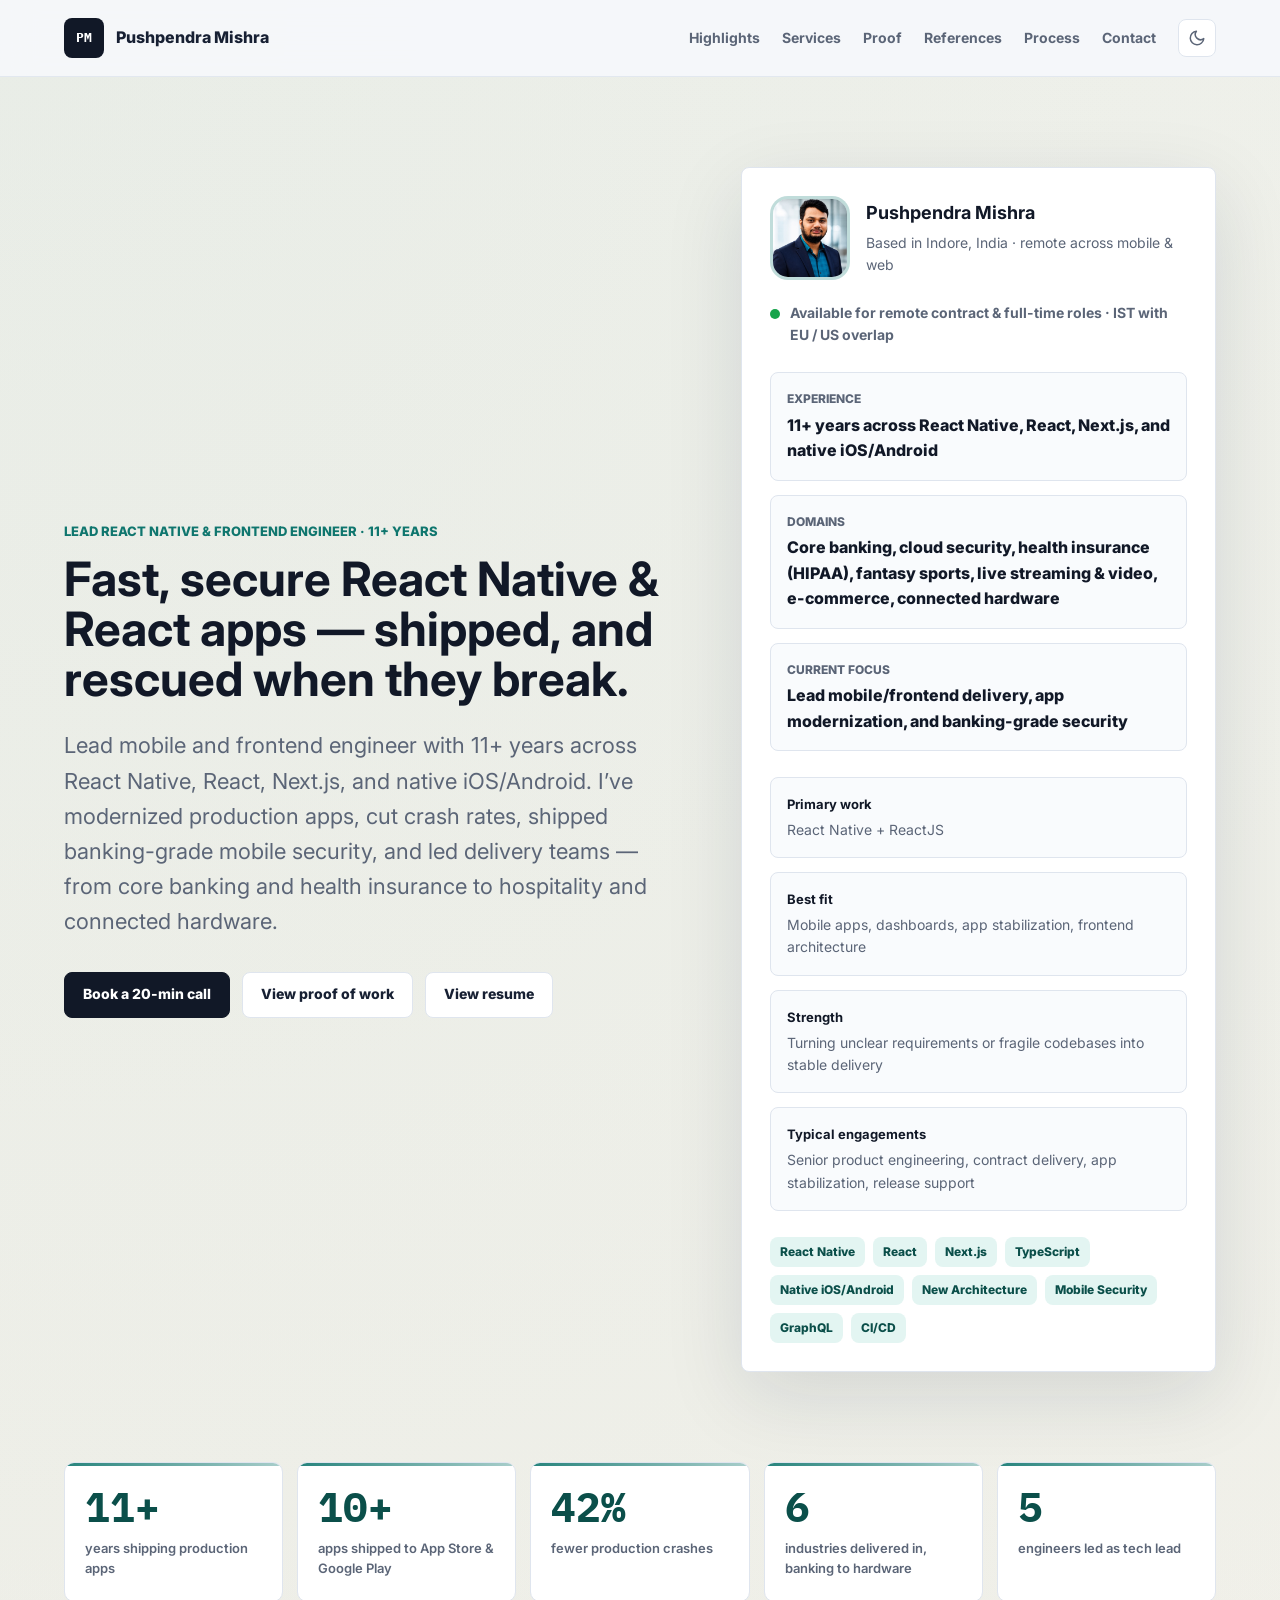
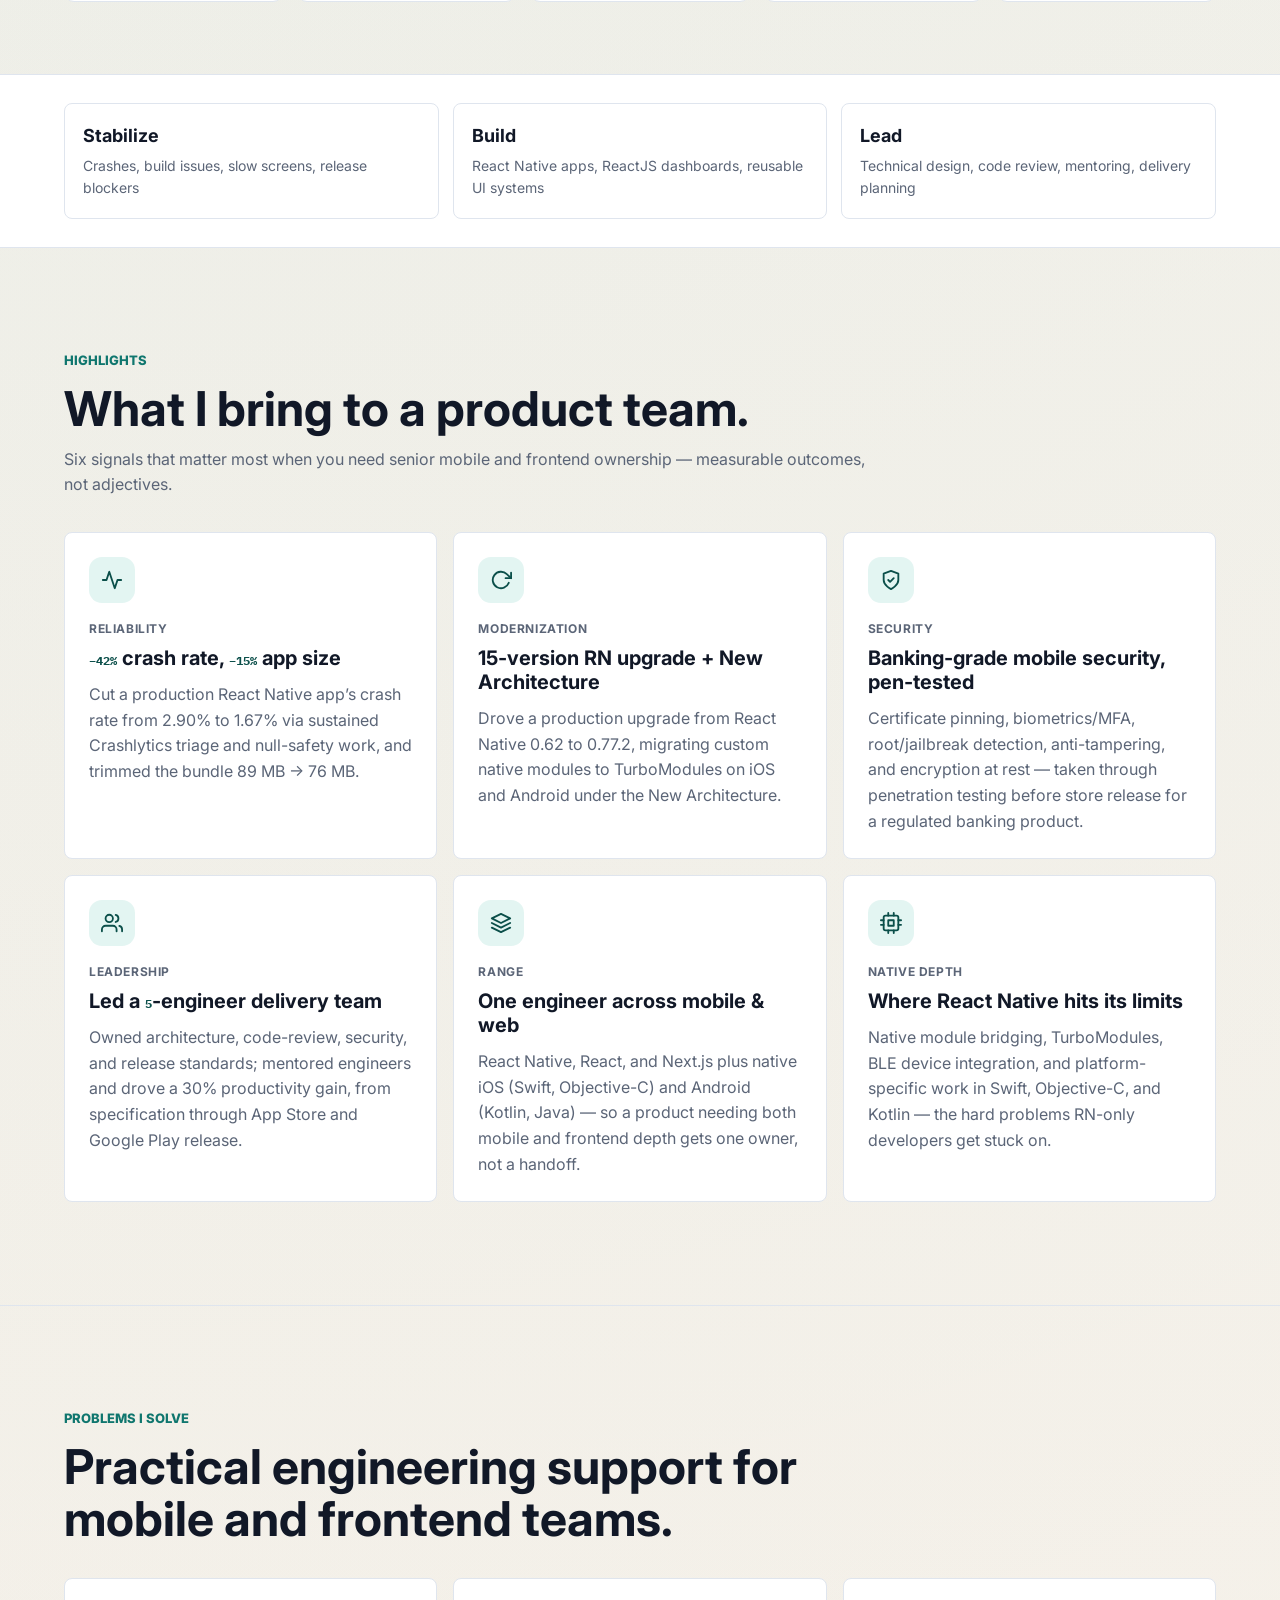
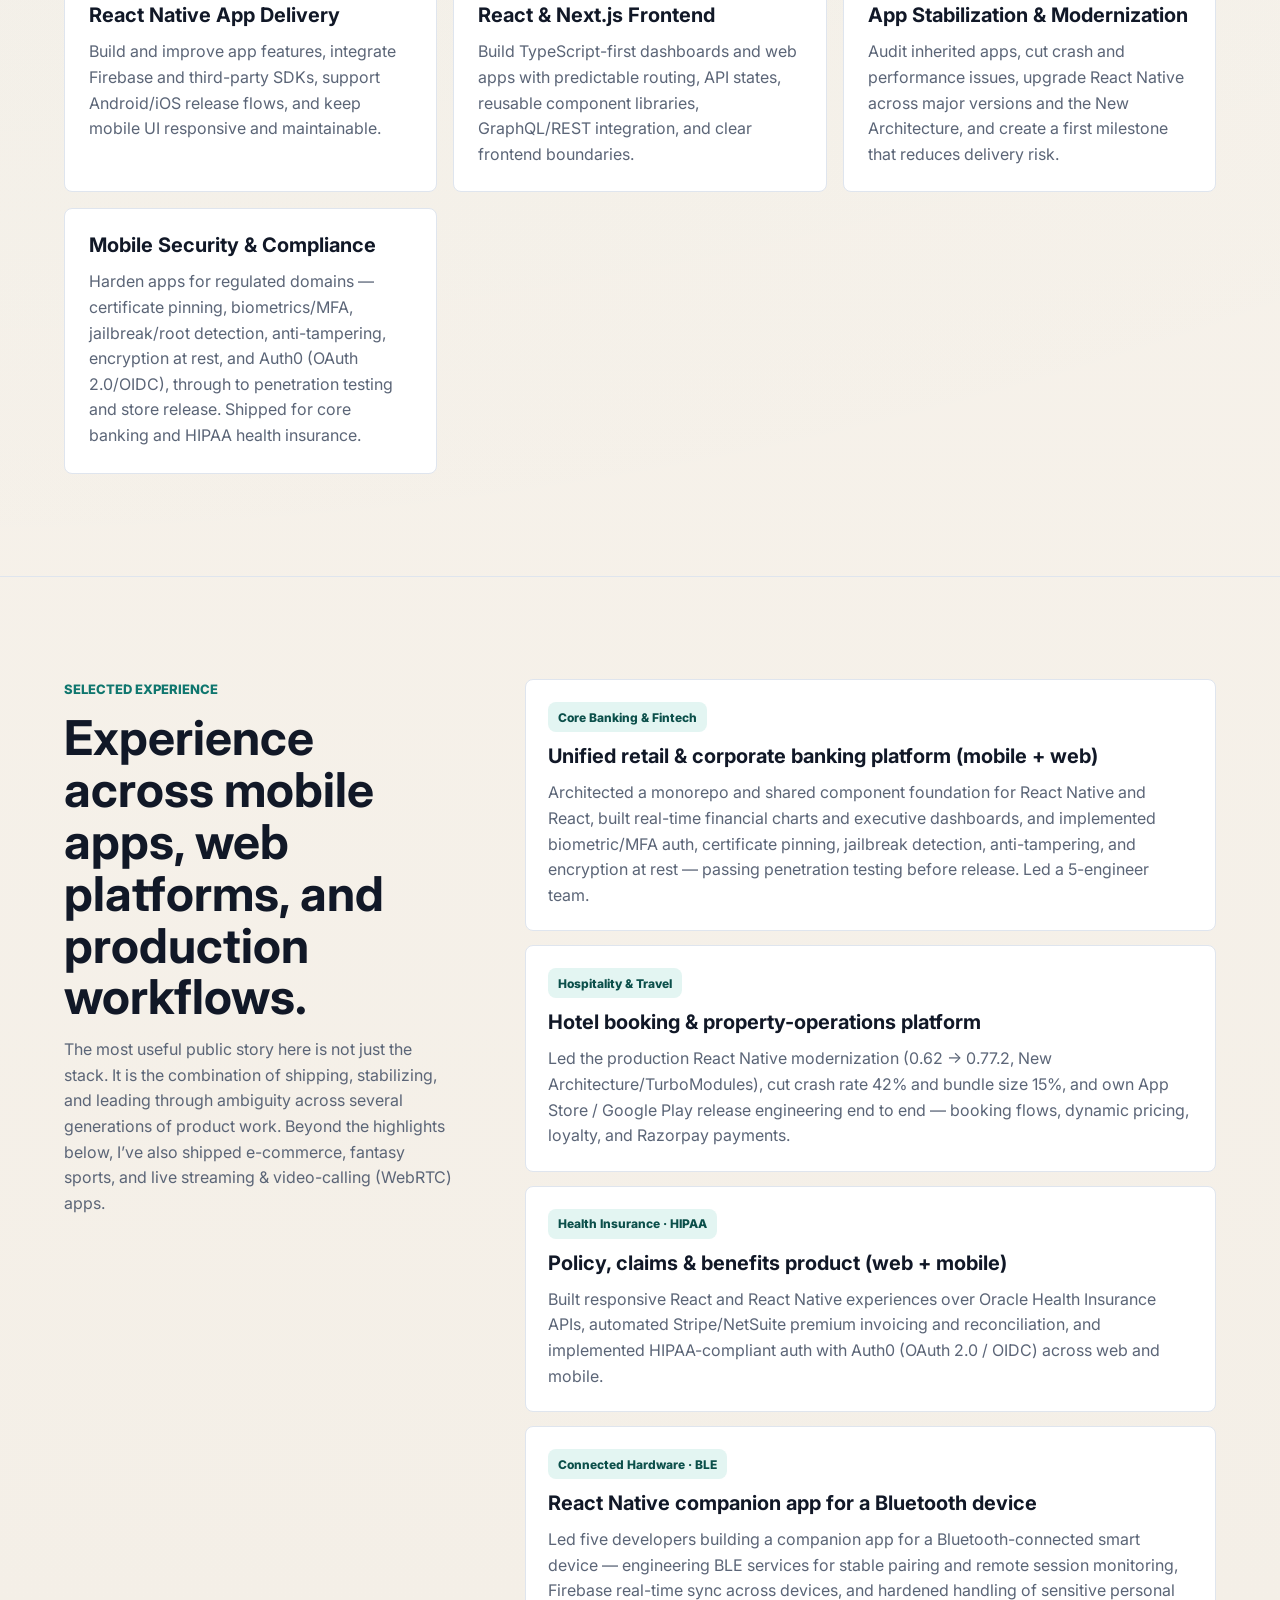
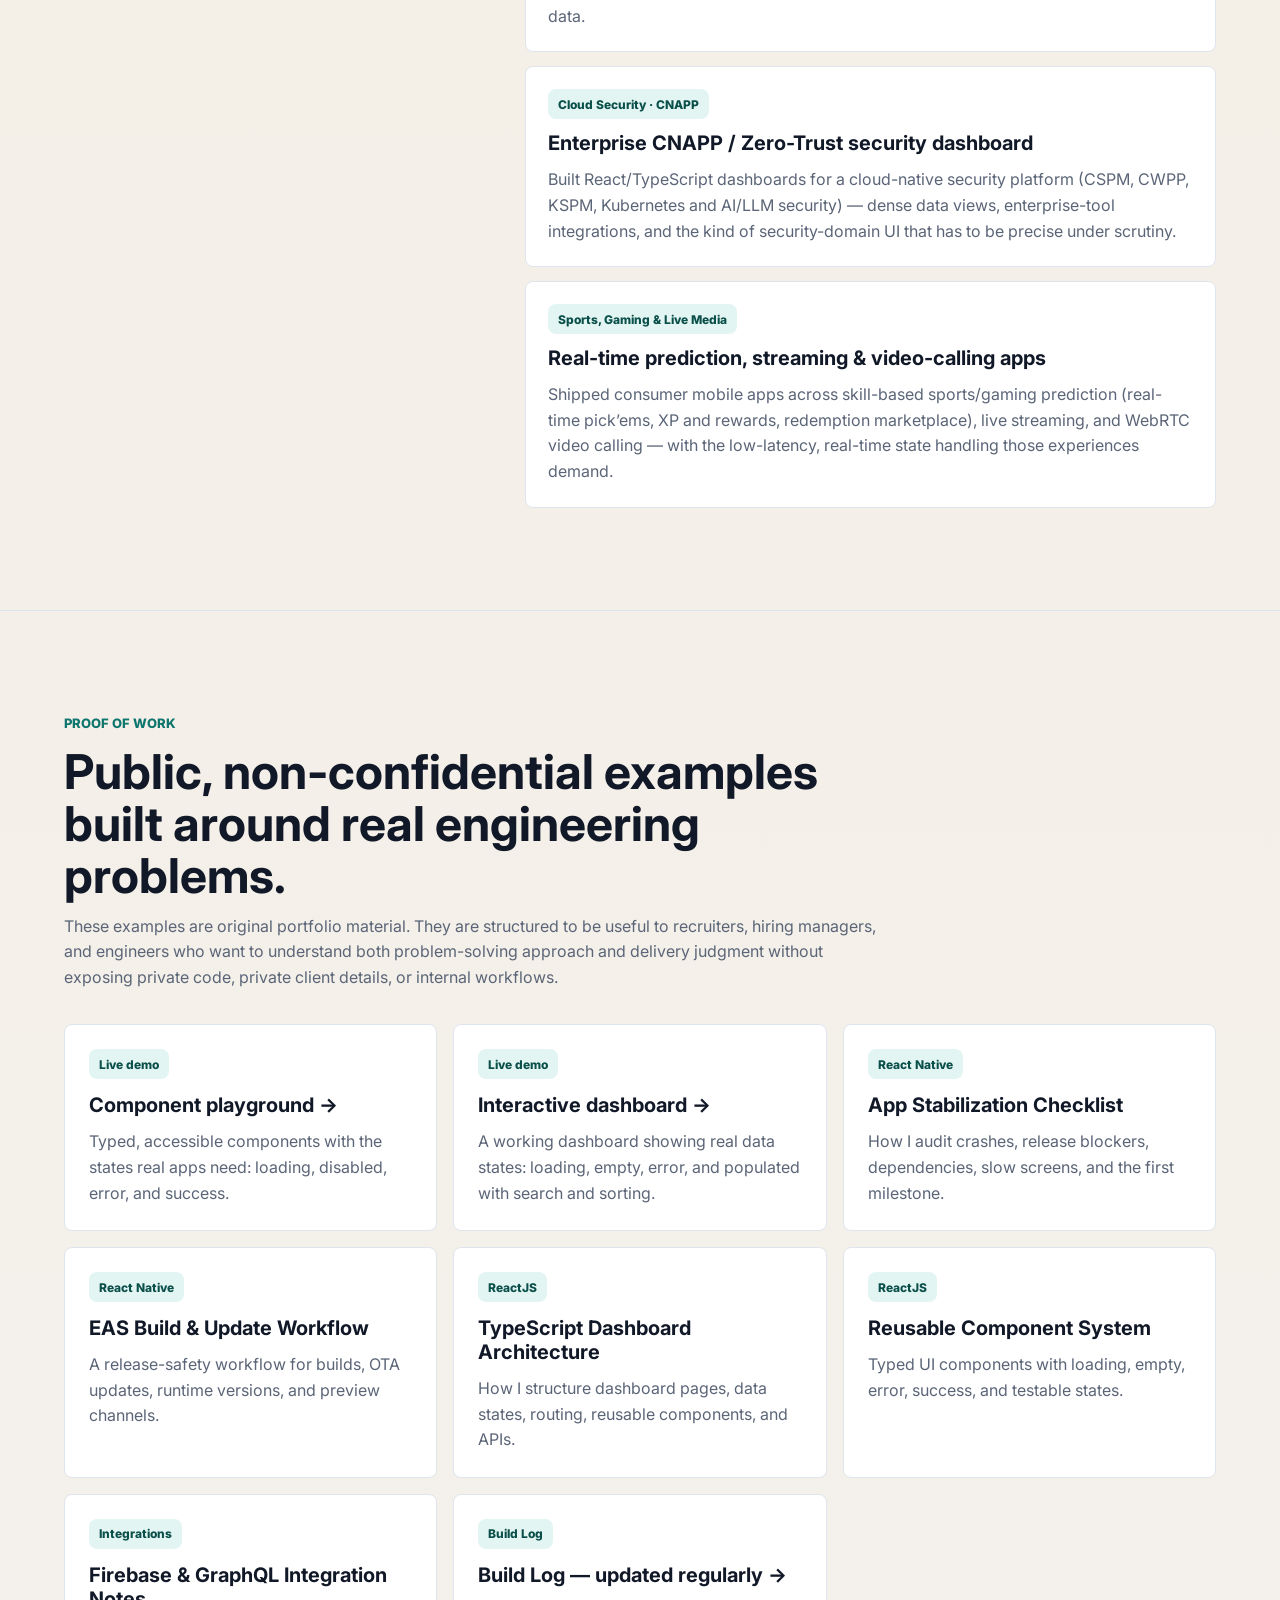
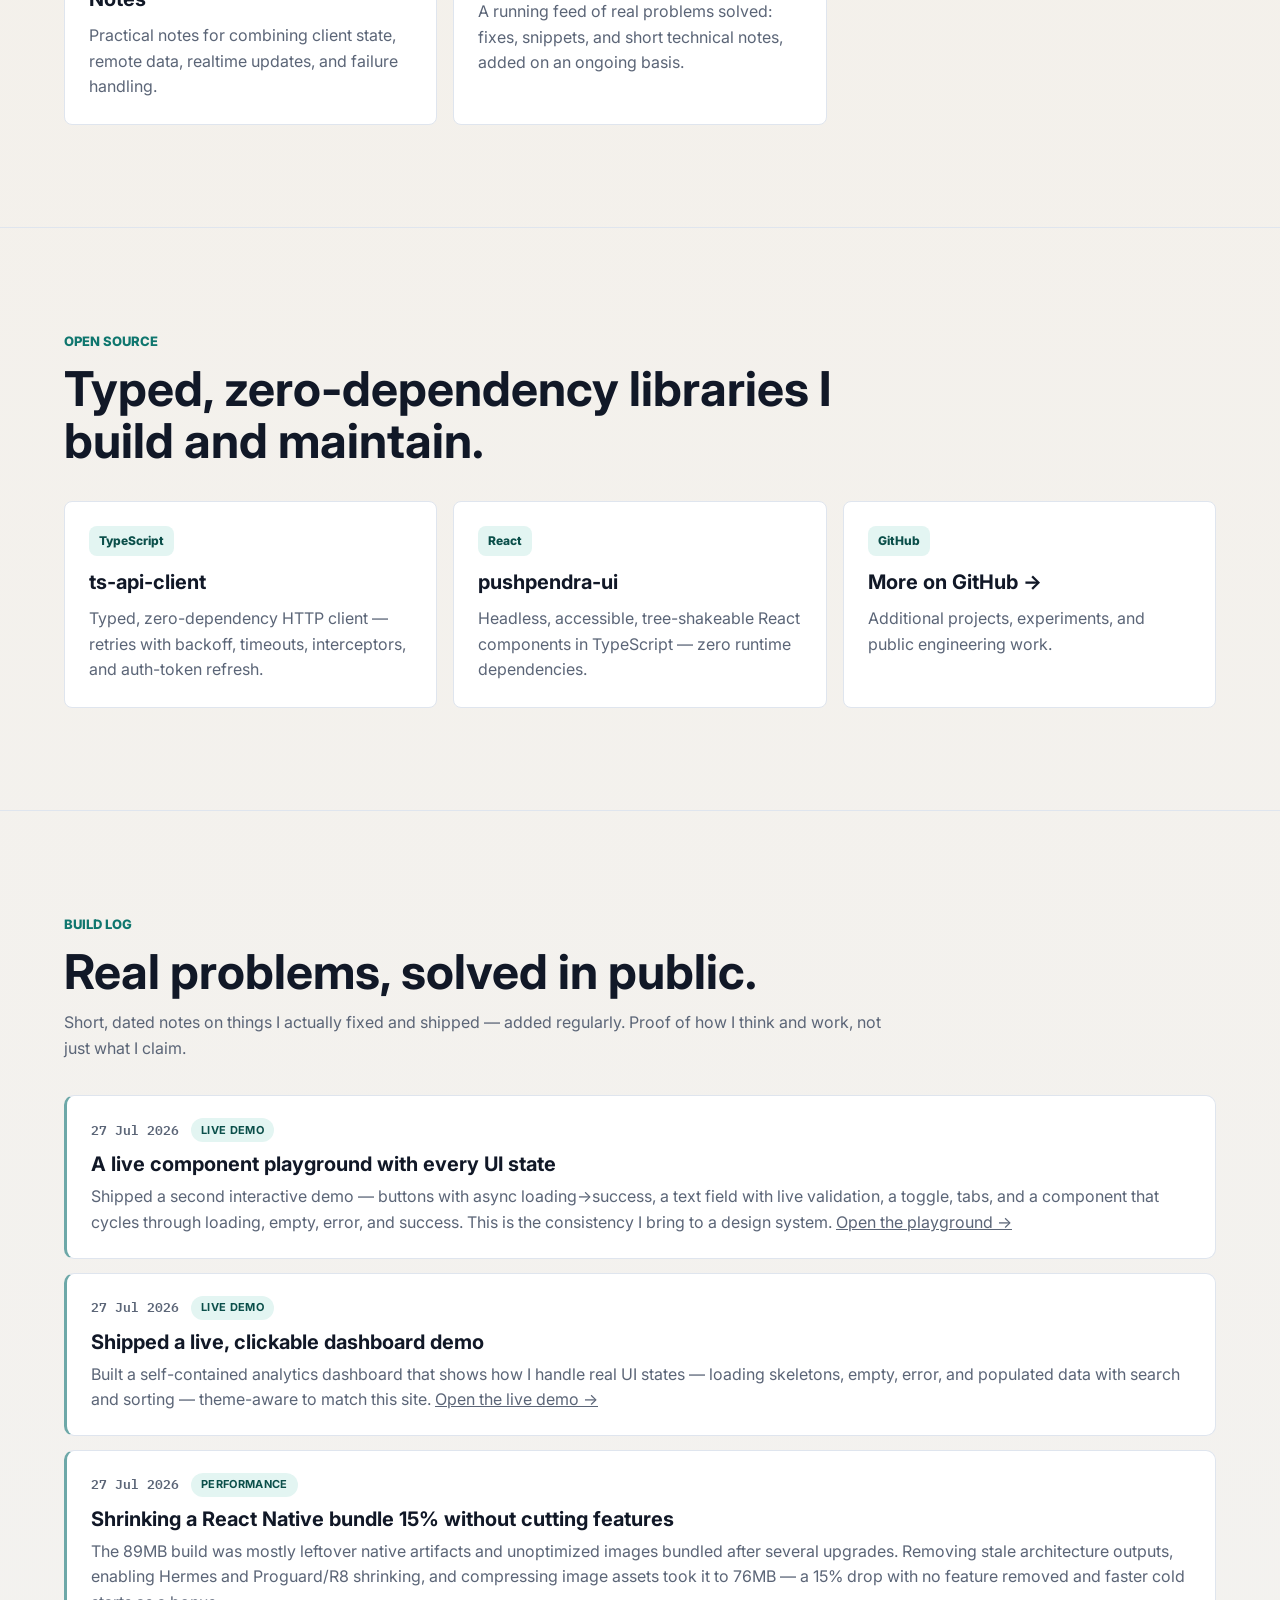
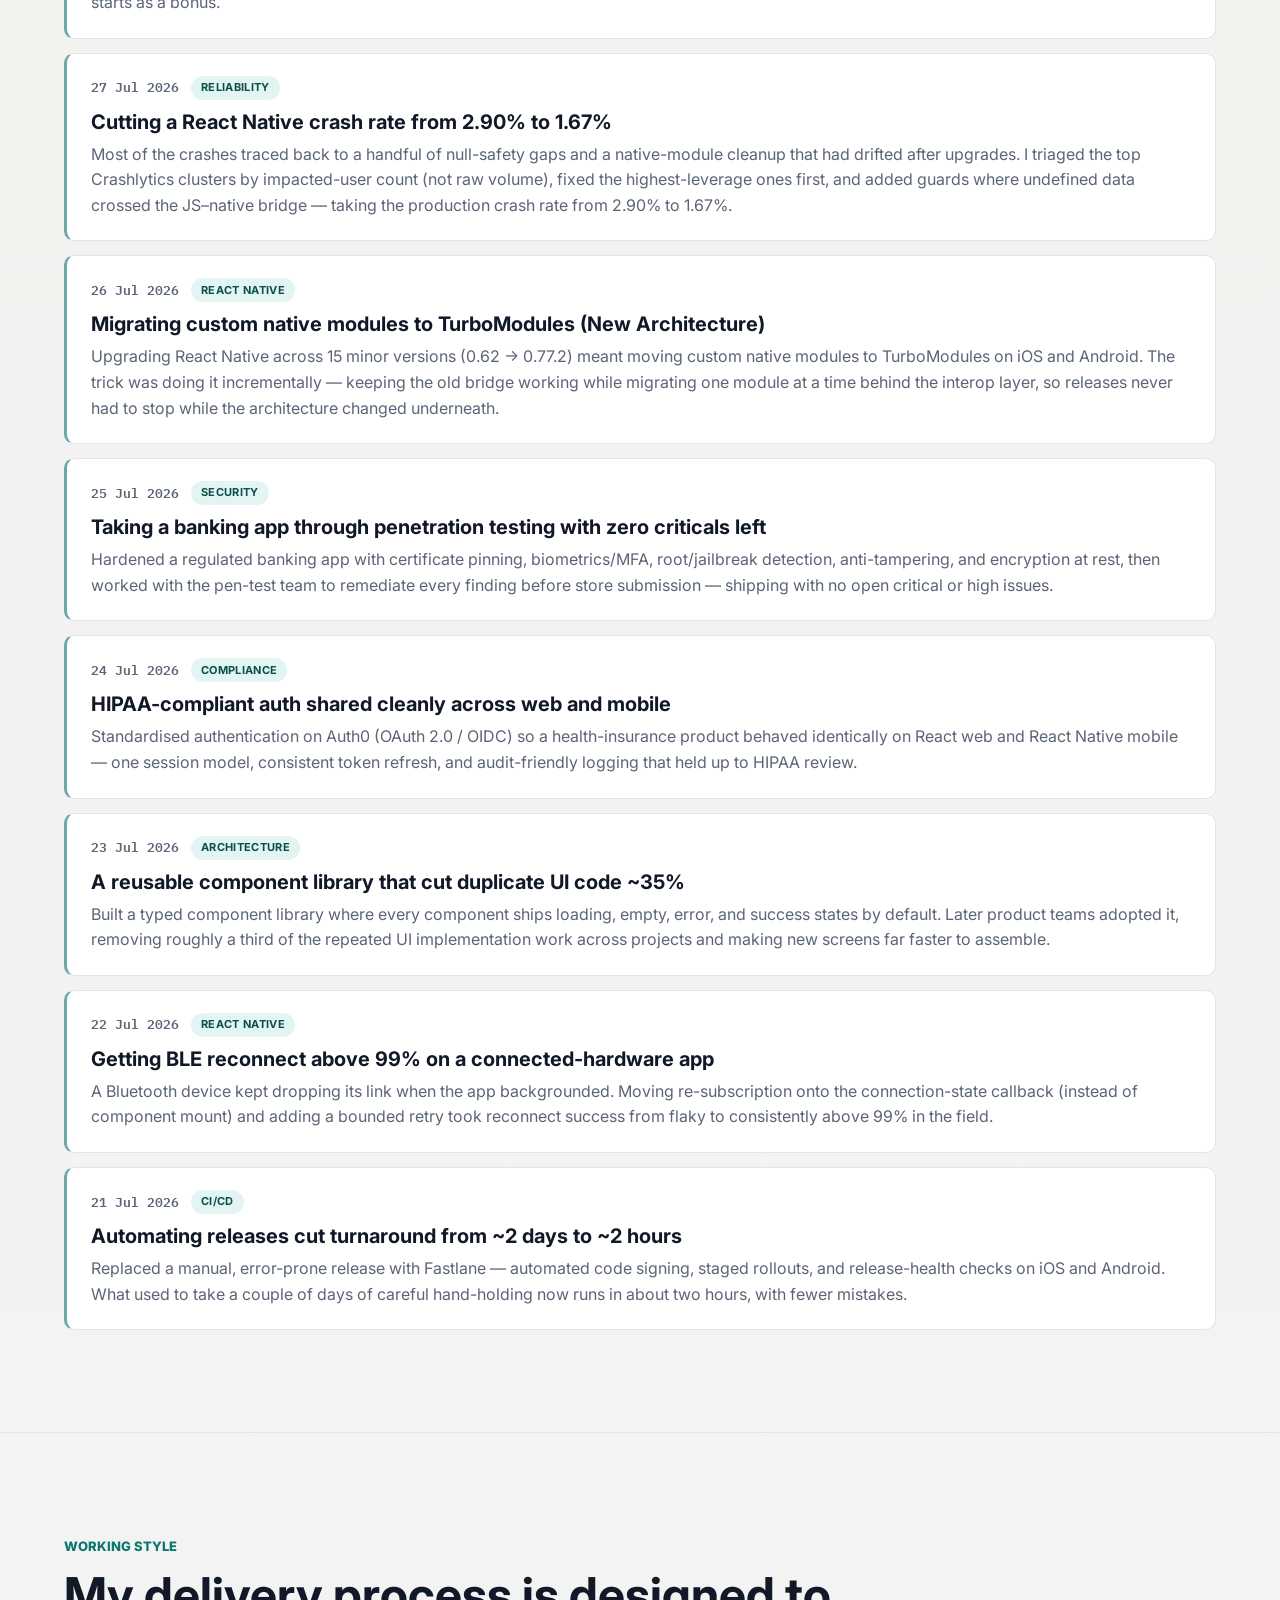
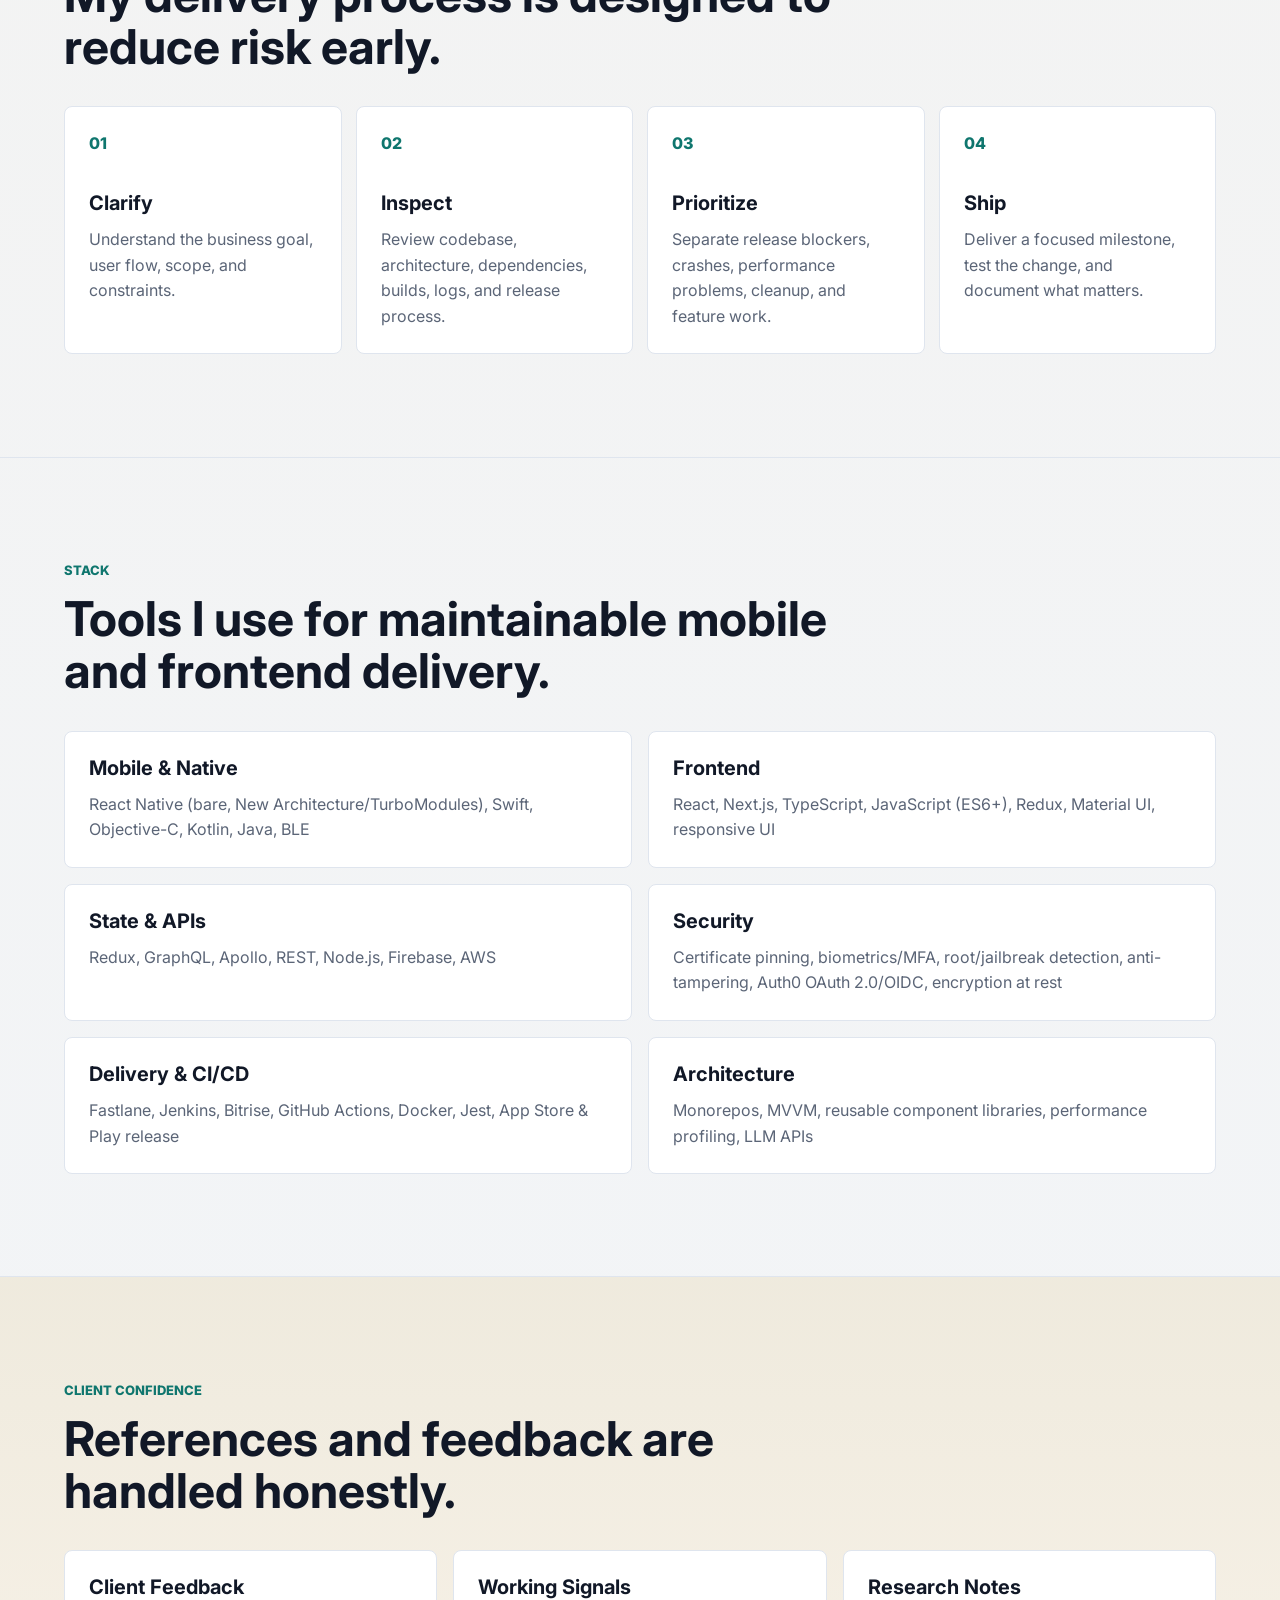
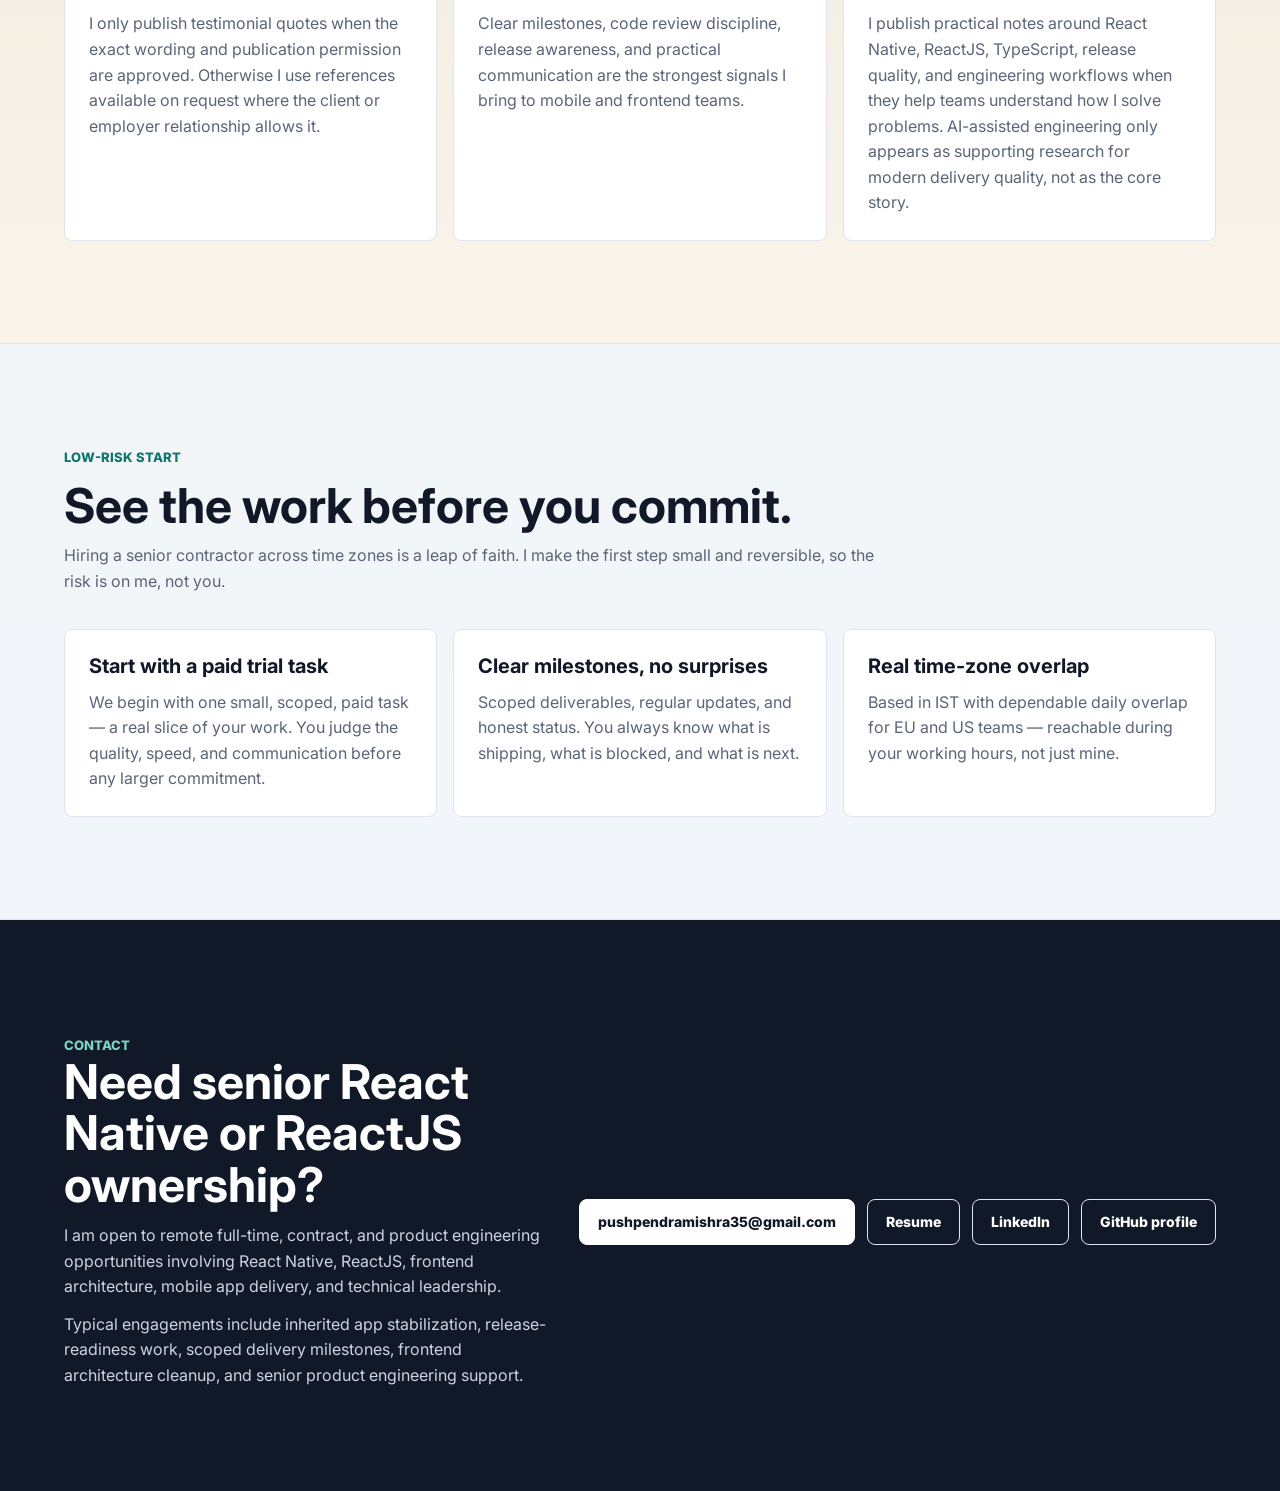
==== commit c4c9a462: "Add component playground demo (#2) + link from Proof and Build Log Co-Authored-By: Claude Opus 4.8 <" ====
--- a/index.html
+++ b/index.html
@@ -374,6 +374,11 @@
           </p>
         </div>
         <div class="case-grid">
+          <a class="case-card" href="demos/components.html">
+            <span>Live demo</span>
+            <h3>Component playground &rarr;</h3>
+            <p>Typed, accessible components with the states real apps need: loading, disabled, error, and success.</p>
+          </a>
           <a class="case-card" href="demos/dashboard.html">
             <span>Live demo</span>
             <h3>Interactive dashboard &rarr;</h3>
@@ -447,6 +452,11 @@
         </div>
         <div class="log-feed">
           <!-- LOG:START (new entries are inserted directly below this line, newest first) -->
+          <article class="log-entry">
+            <div class="log-meta"><time datetime="2026-07-27">27 Jul 2026</time><span class="log-tag">Live demo</span></div>
+            <h3>A live component playground with every UI state</h3>
+            <p>Shipped a second interactive demo &mdash; buttons with async loading&rarr;success, a text field with live validation, a toggle, tabs, and a component that cycles through loading, empty, error, and success. This is the consistency I bring to a design system. <a href="demos/components.html">Open the playground &rarr;</a></p>
+          </article>
           <article class="log-entry">
             <div class="log-meta"><time datetime="2026-07-27">27 Jul 2026</time><span class="log-tag">Live demo</span></div>
             <h3>Shipped a live, clickable dashboard demo</h3>
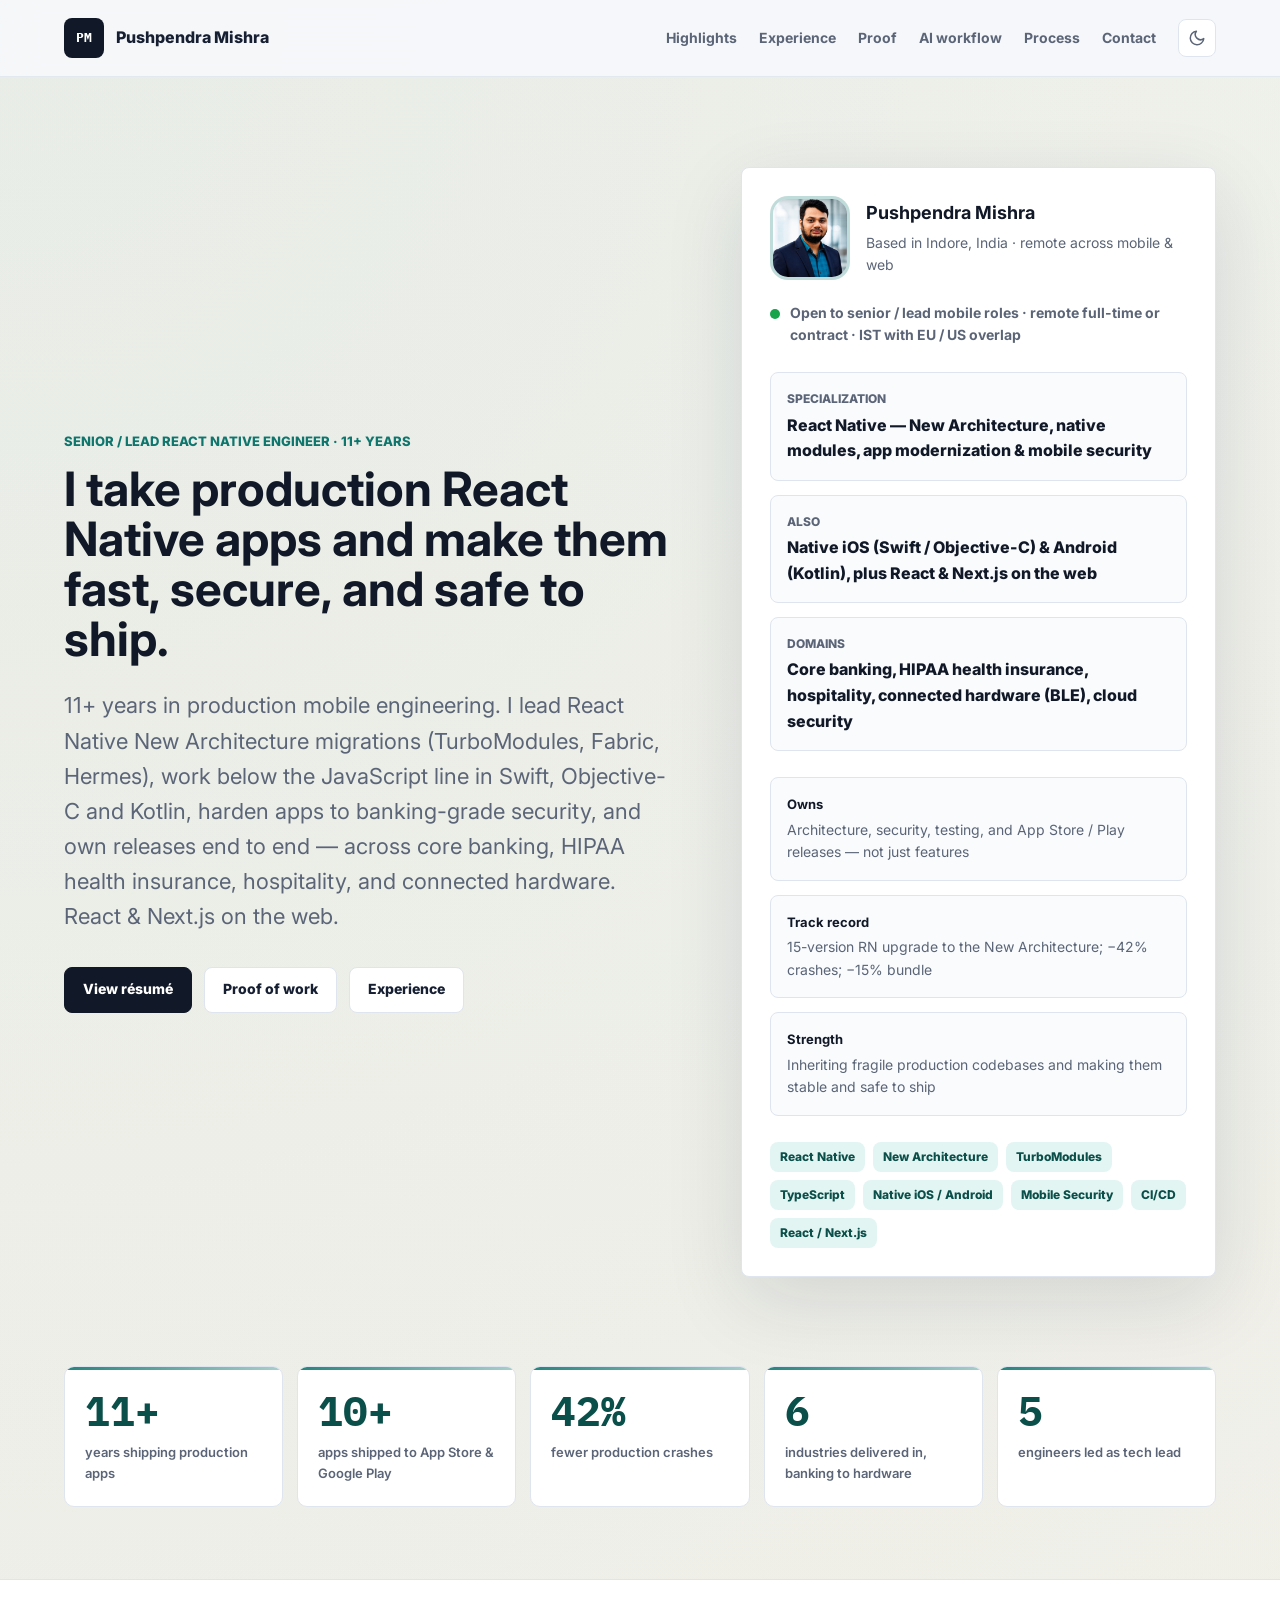
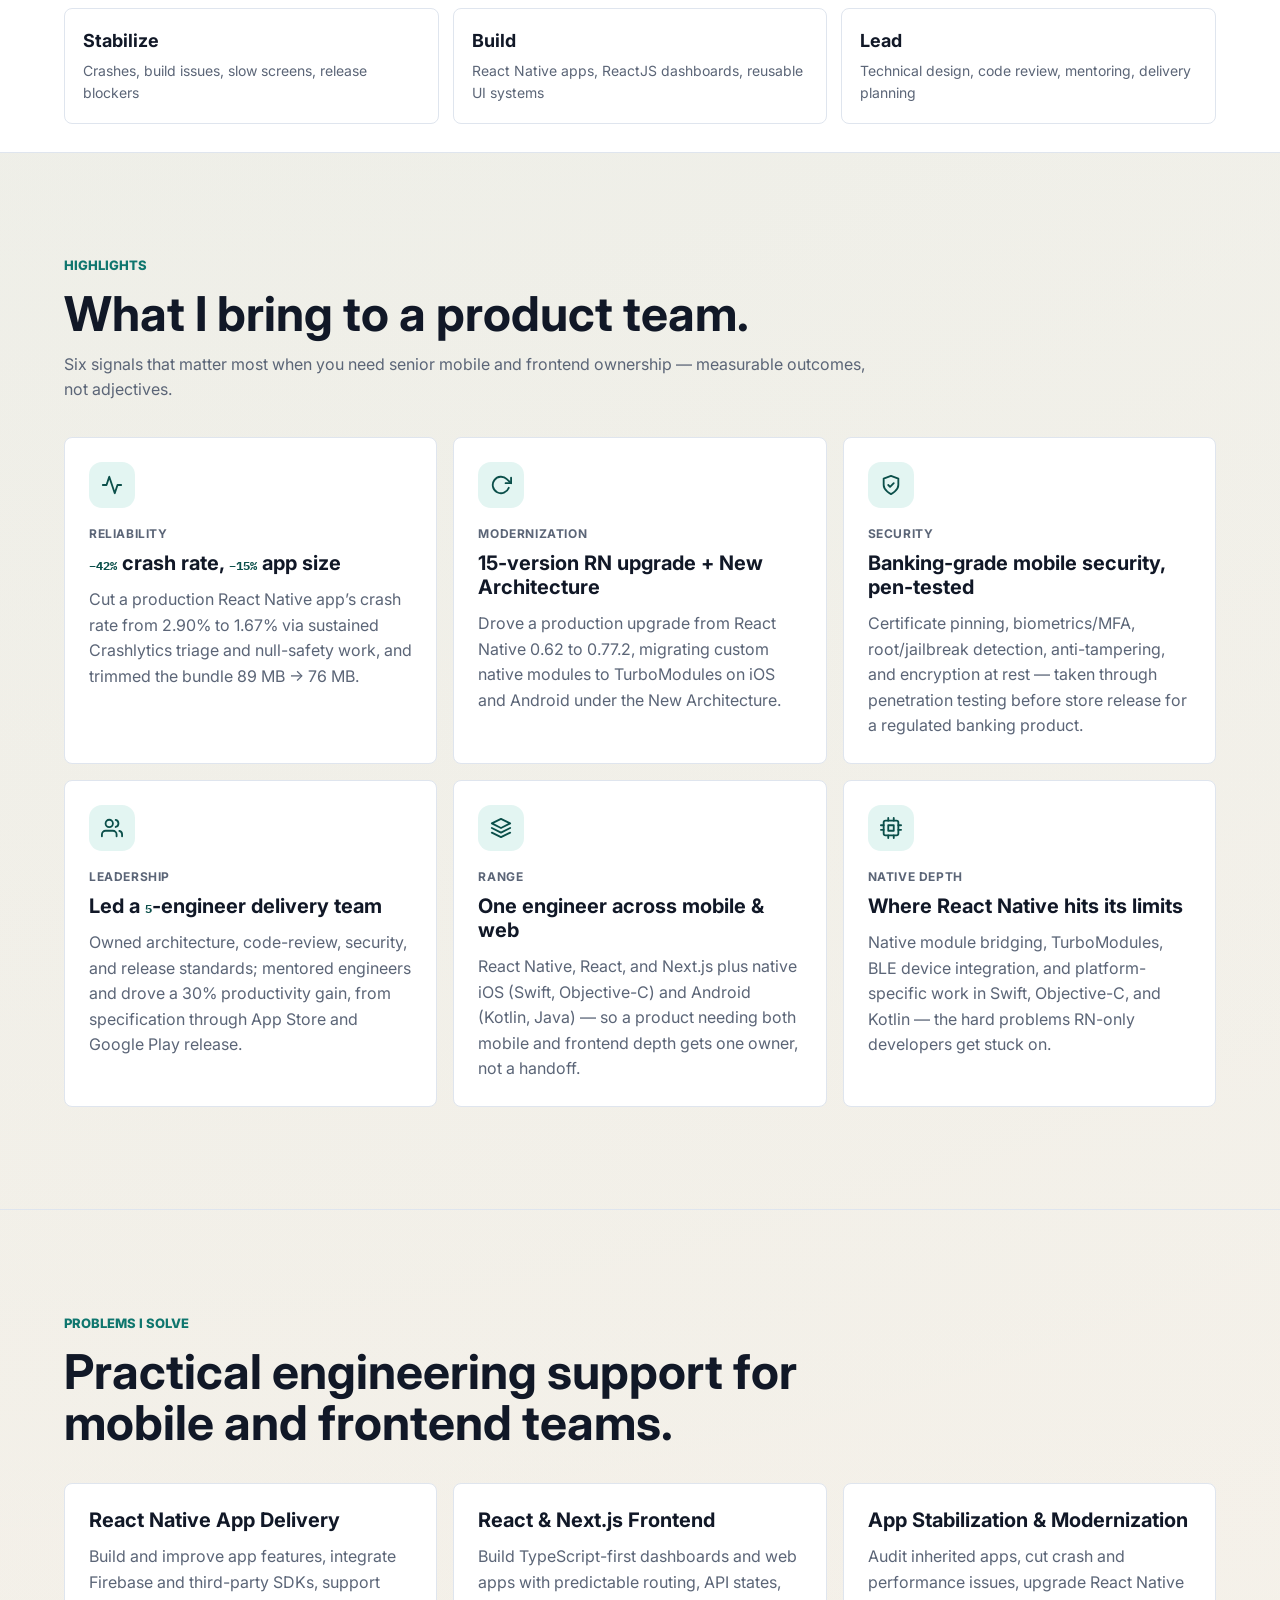
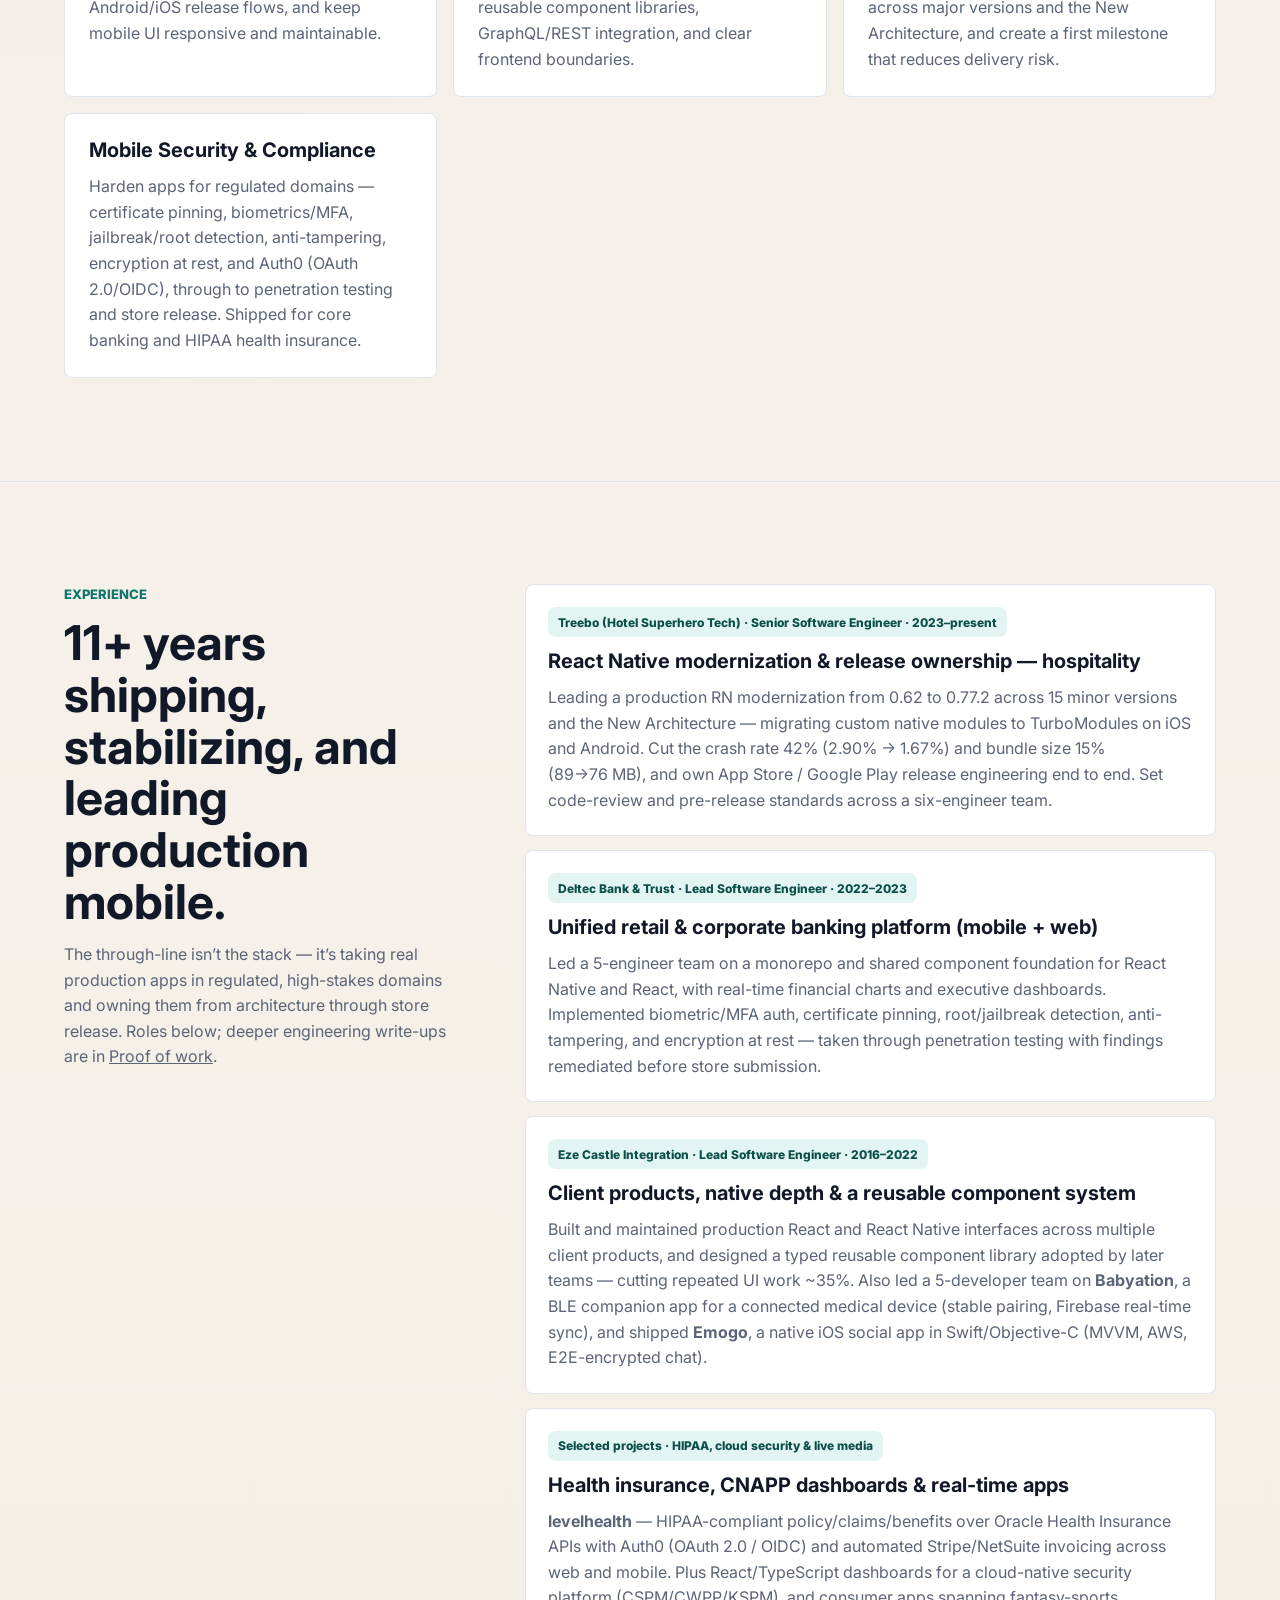
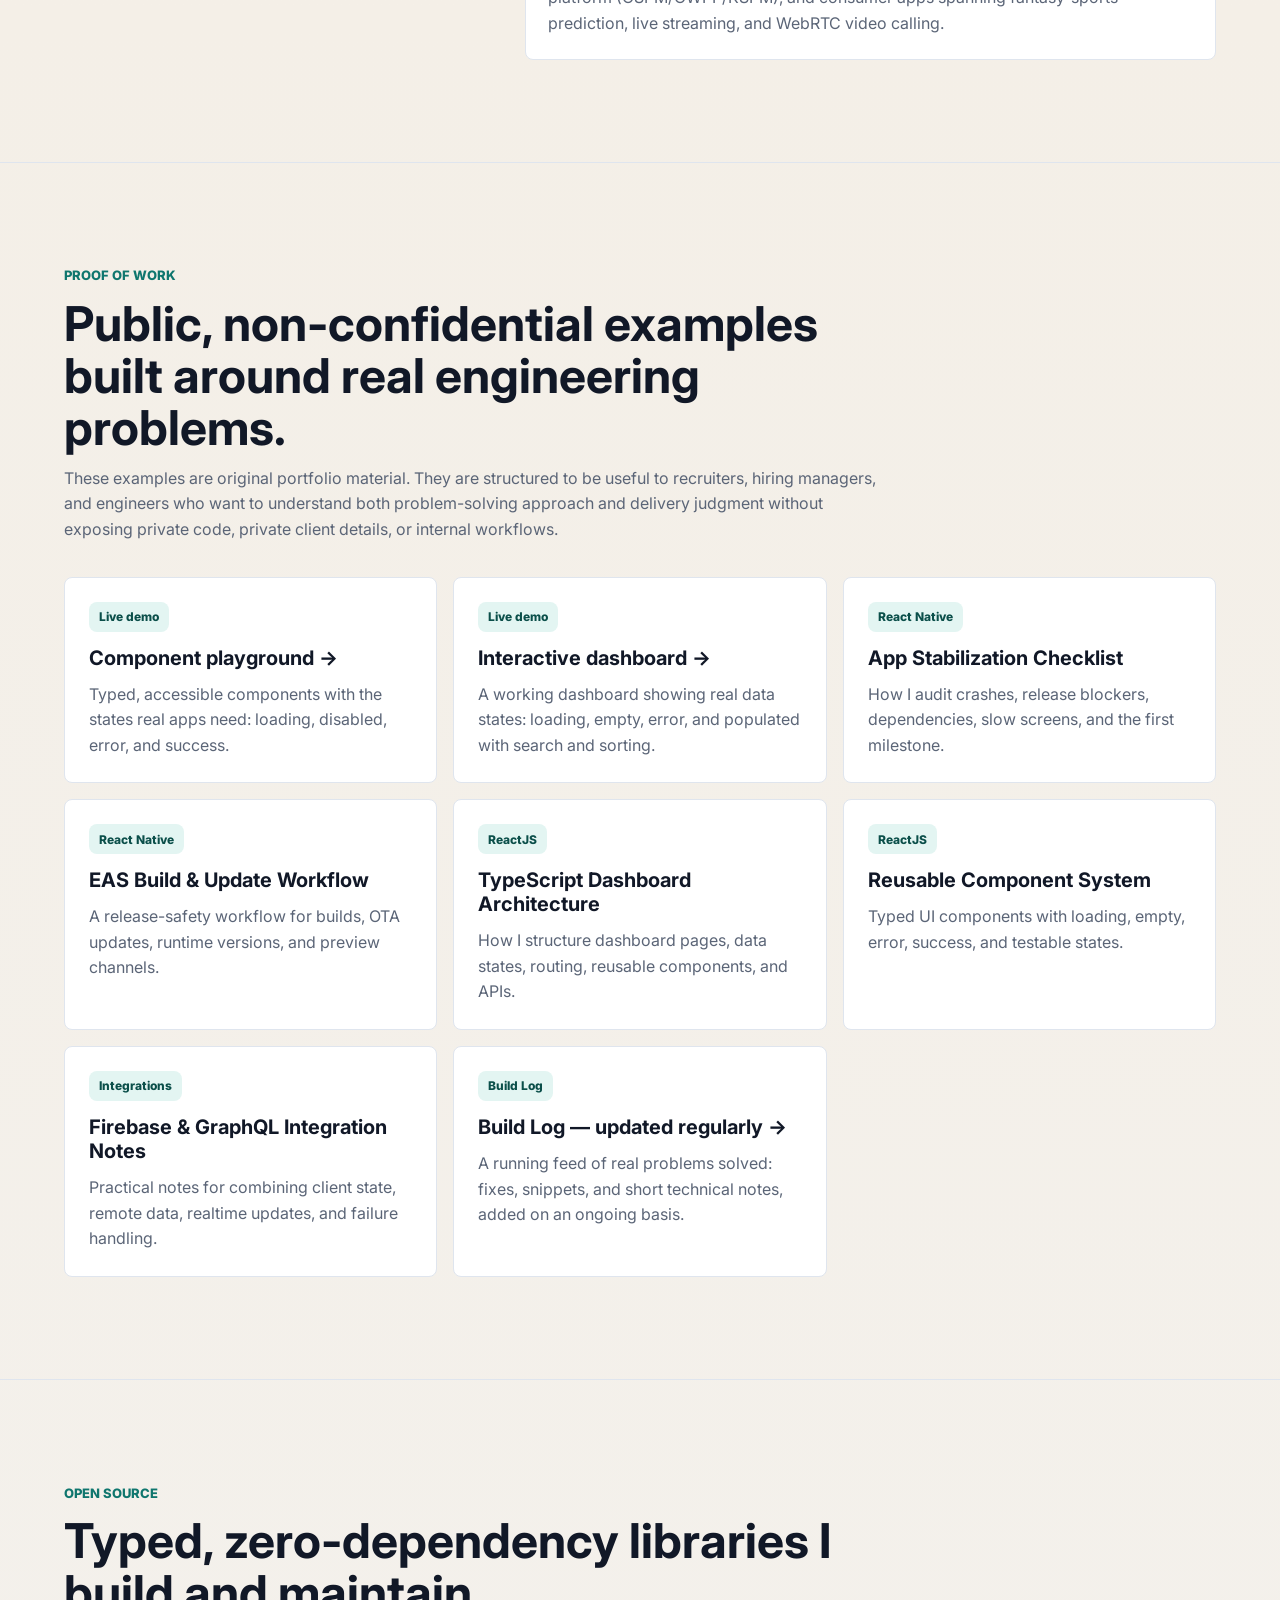
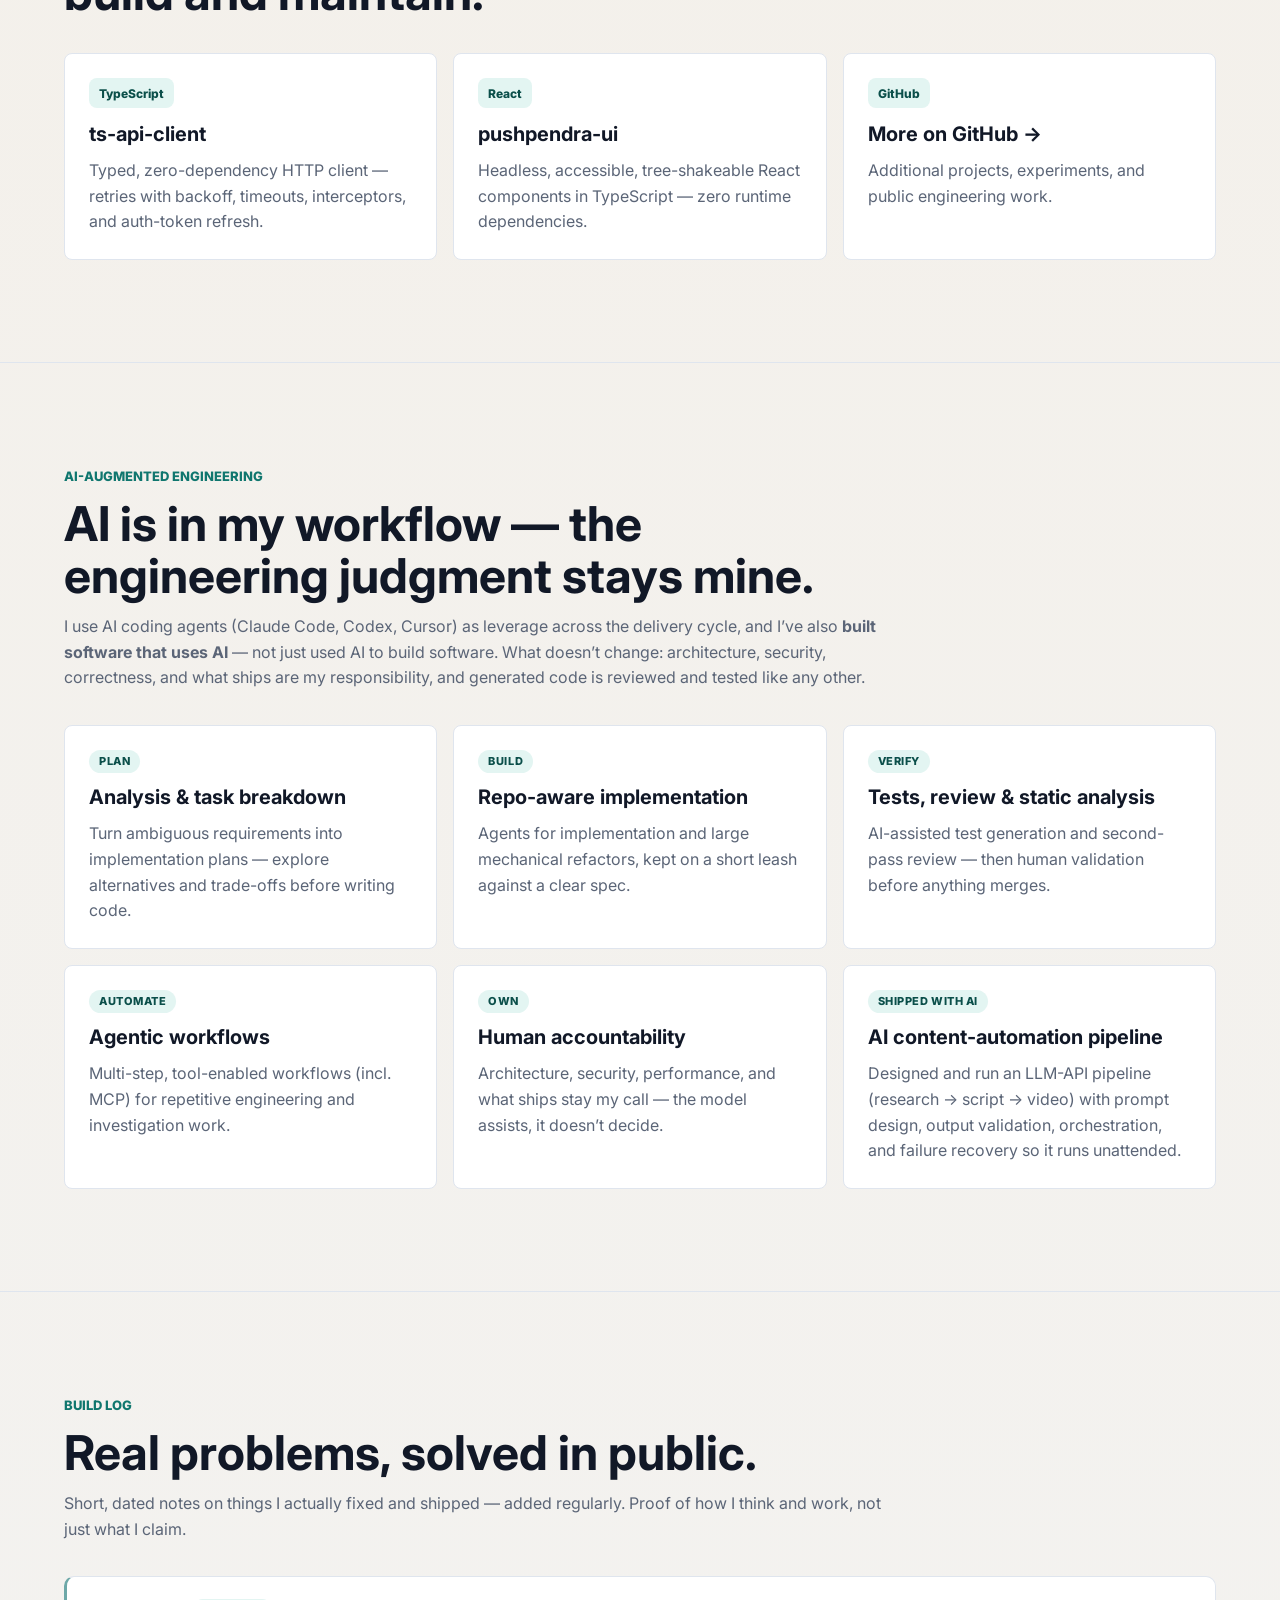
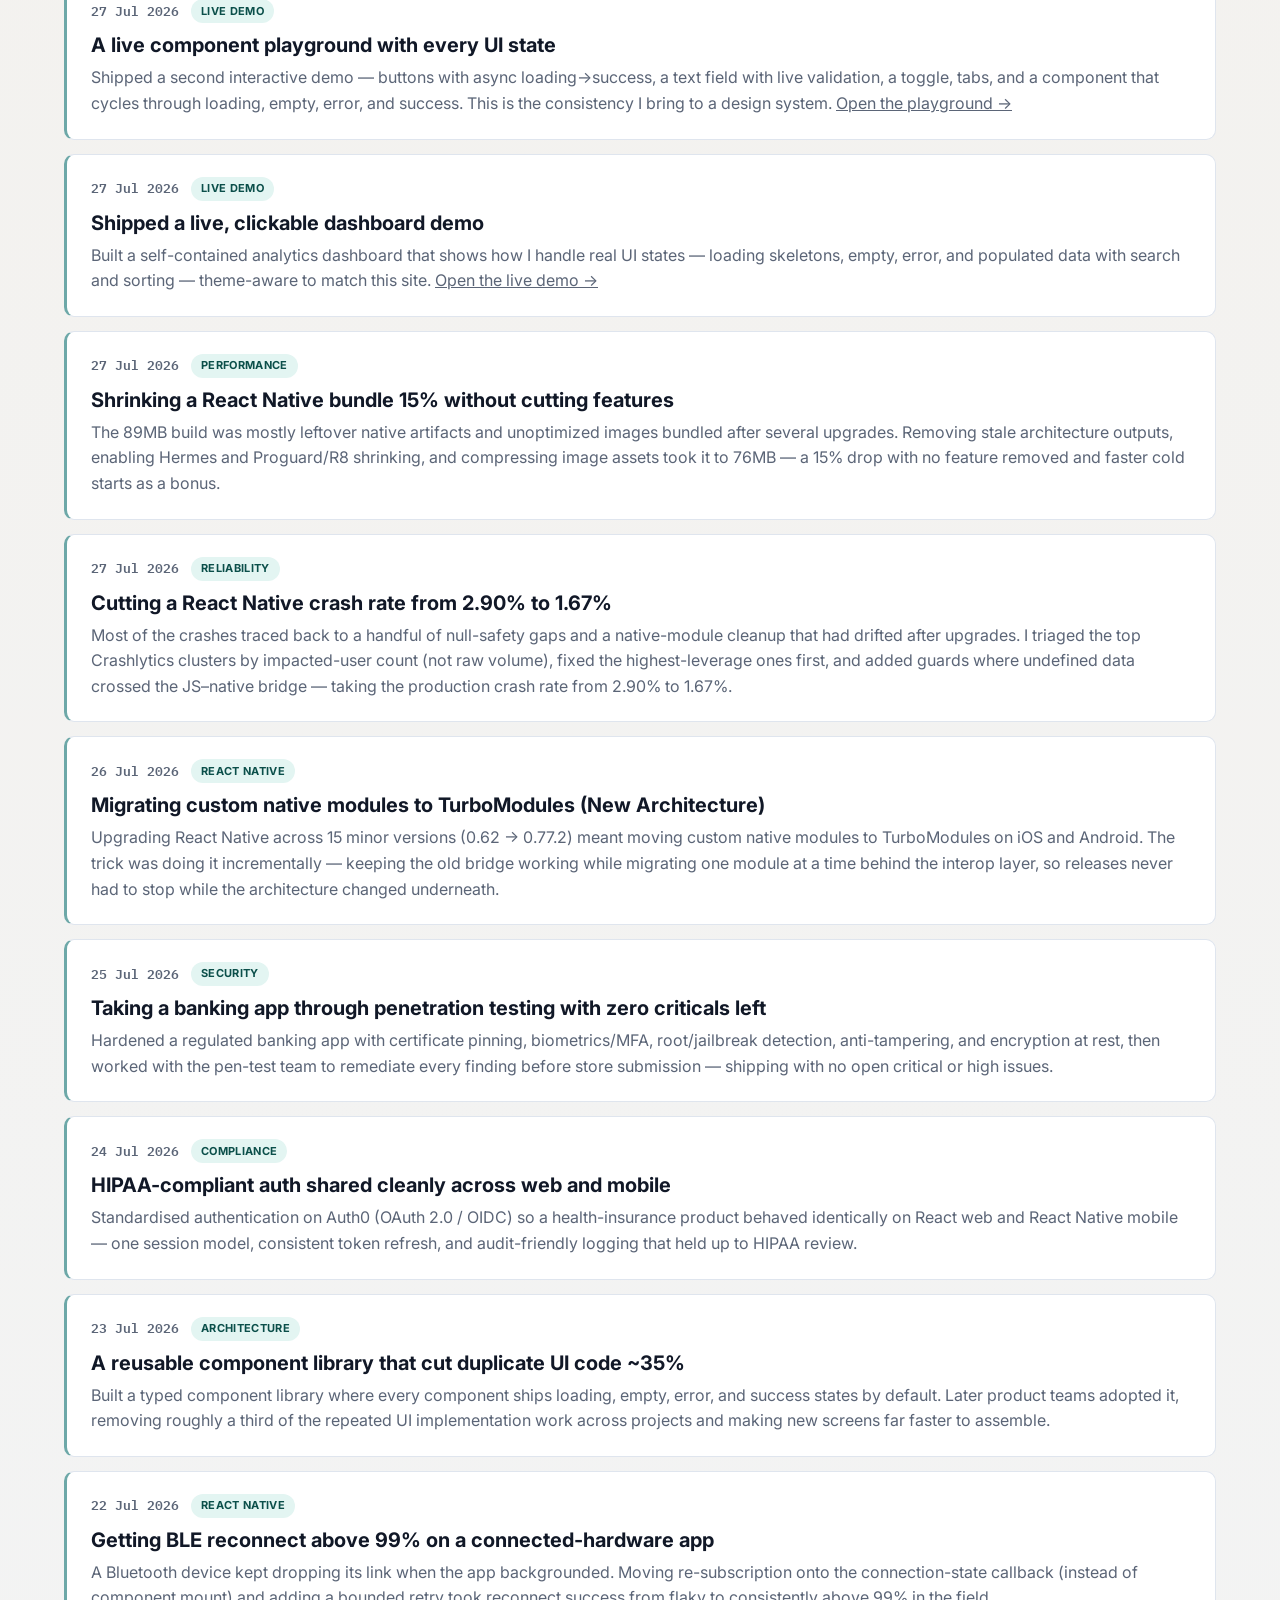
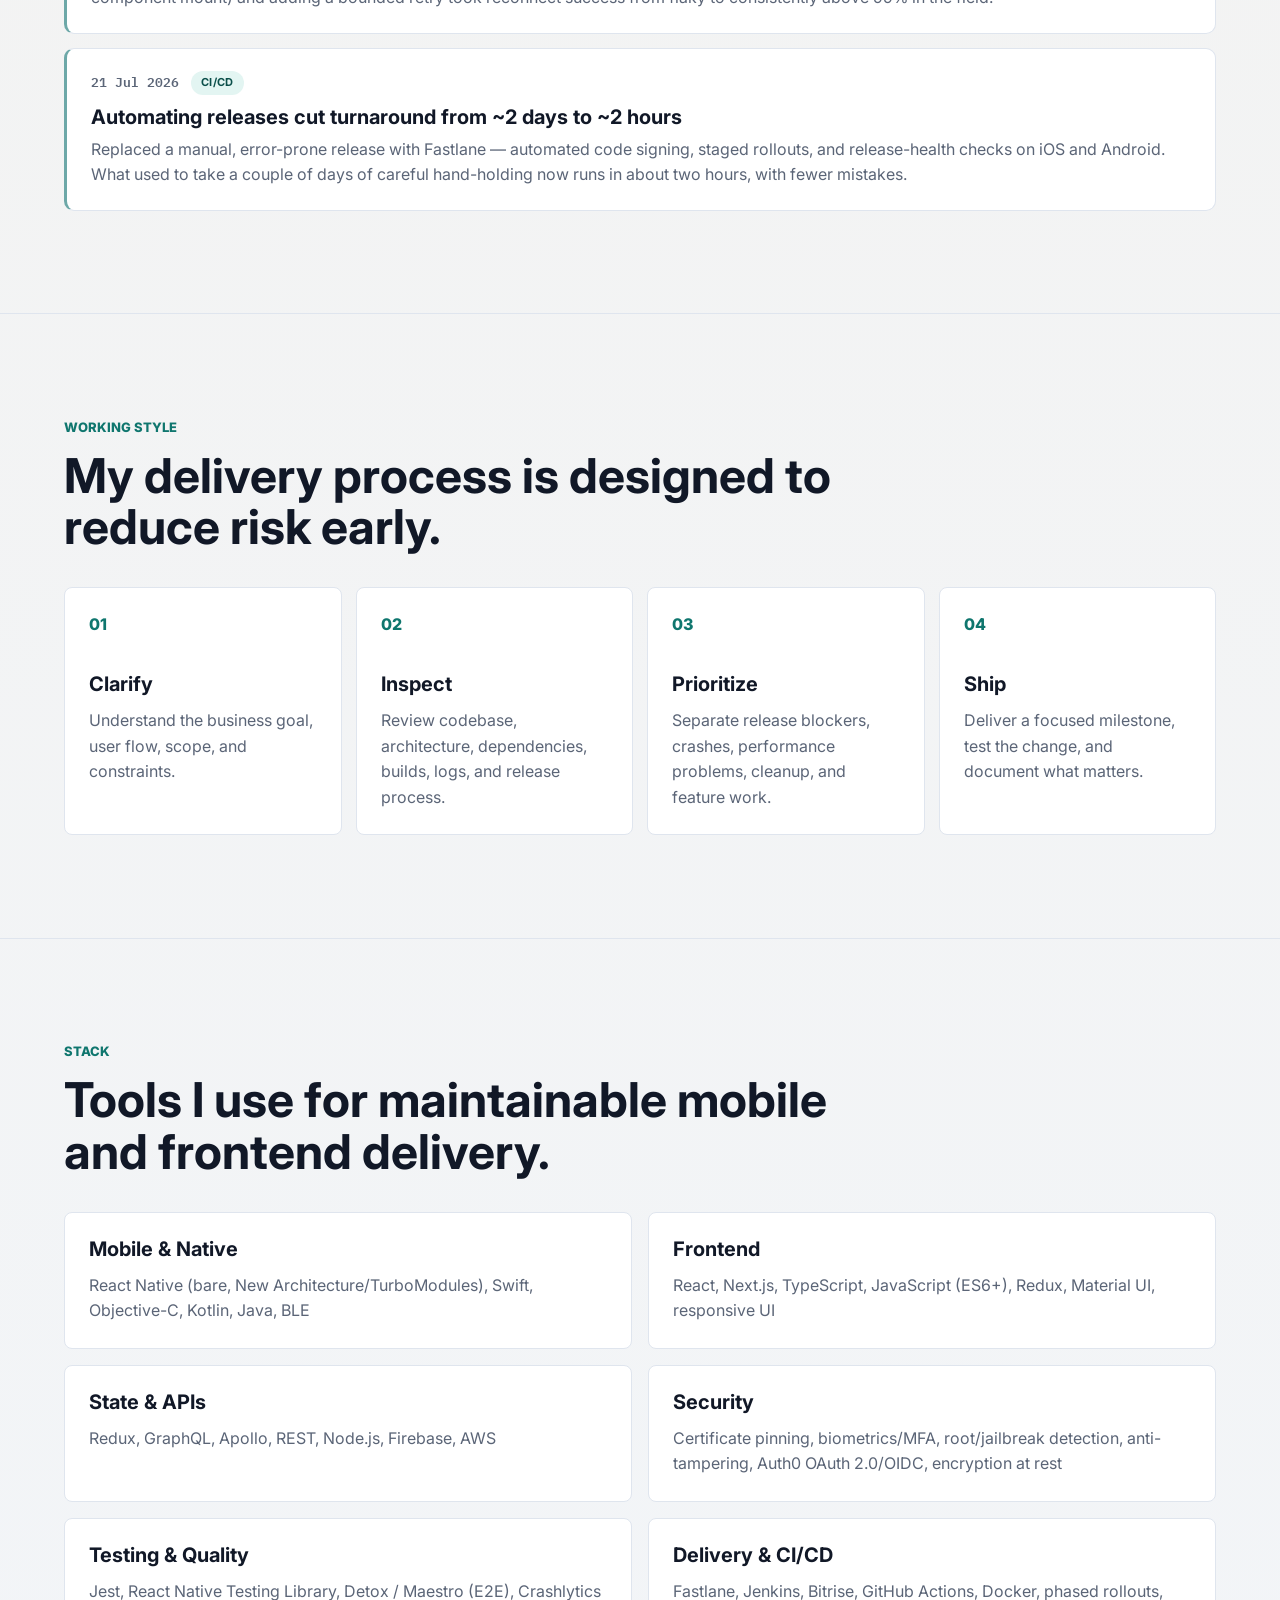
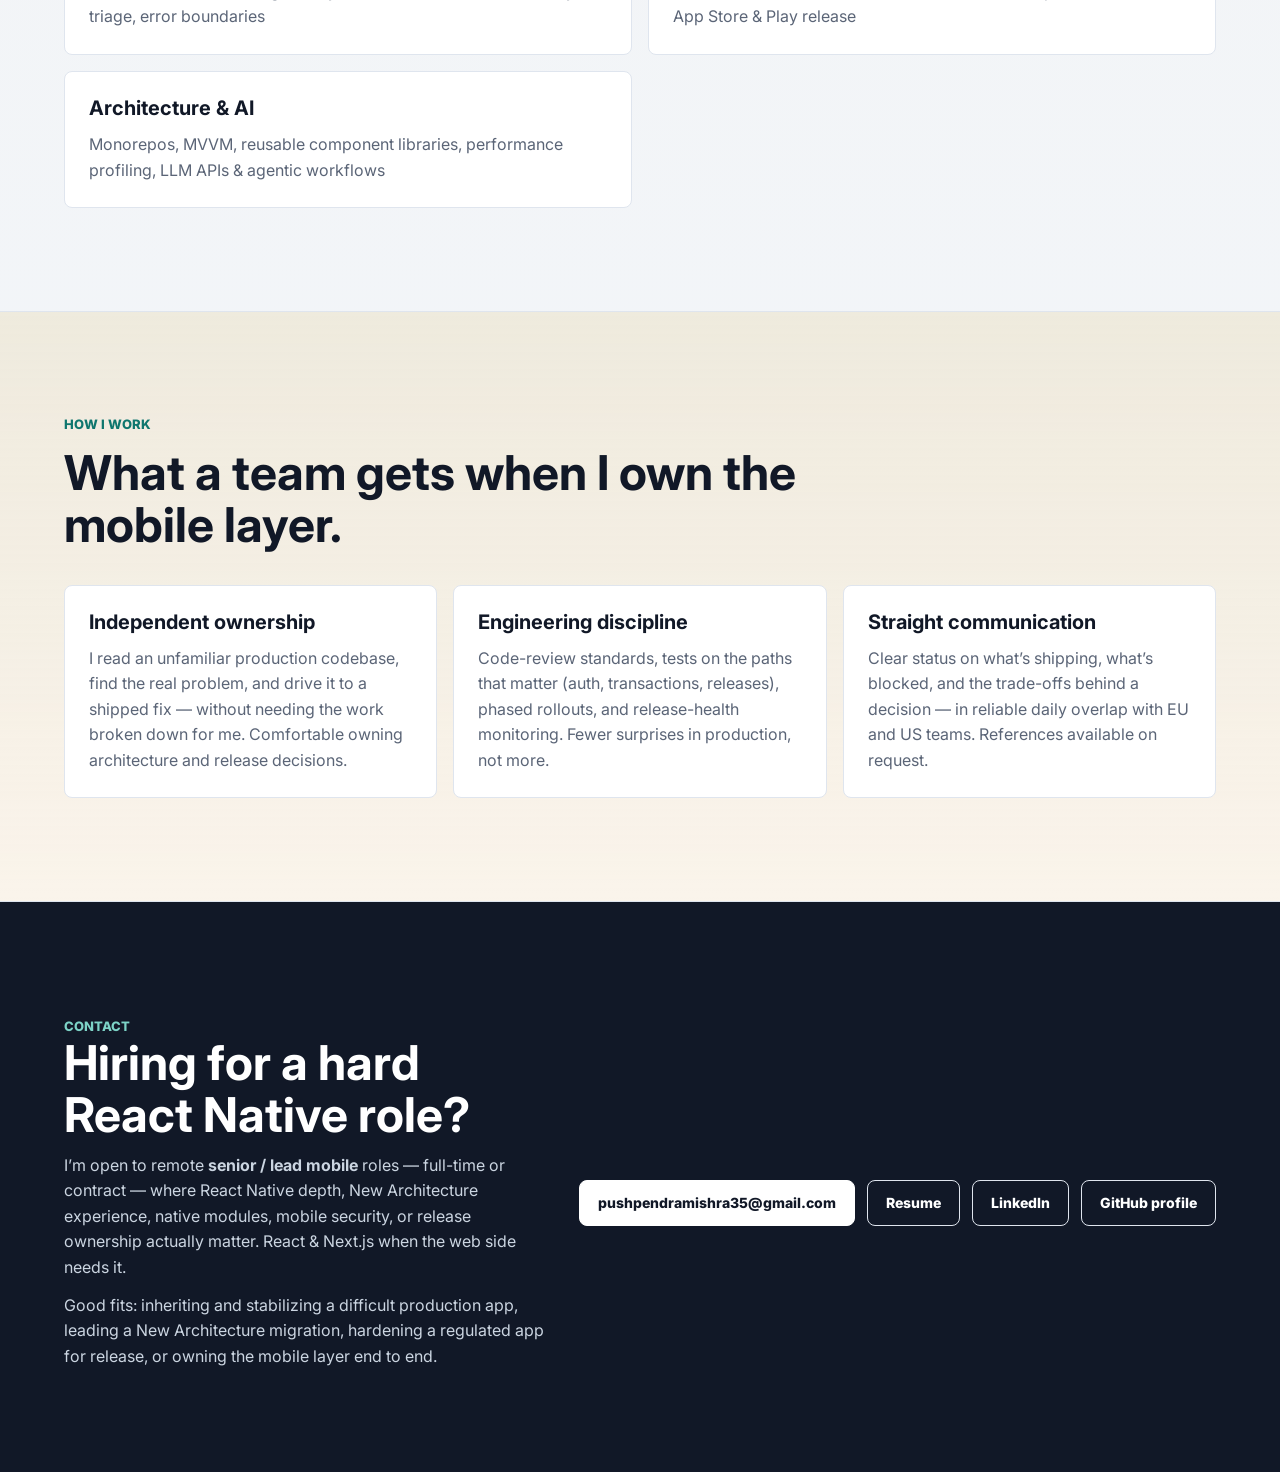
==== commit 760fff17: "Reposition portfolio as Senior/Lead React Native Engineer - One primary identity (RN + New Architect" ====
--- a/index.html
+++ b/index.html
@@ -5,9 +5,9 @@
     <meta name="viewport" content="width=device-width, initial-scale=1" />
     <meta
       name="description"
-      content="Pushpendra Mishra - Lead React Native & Frontend Engineer with 11+ years across React Native, React, Next.js, TypeScript, and native iOS/Android. Banking-grade mobile security, app modernization, crash reduction, and frontend architecture."
+      content="Pushpendra Mishra - Senior / Lead React Native Engineer, 11+ years. React Native New Architecture (TurboModules, Fabric, Hermes), native iOS/Android, banking-grade mobile security, and production app modernization. React & Next.js on the web."
     />
-    <title>Pushpendra Mishra | Lead React Native, React & Next.js Engineer</title>
+    <title>Pushpendra Mishra | Senior / Lead React Native Engineer (New Architecture)</title>
     <link rel="preconnect" href="https://fonts.googleapis.com" />
     <link rel="preconnect" href="https://fonts.gstatic.com" crossorigin />
       <link
@@ -30,12 +30,12 @@
     <link rel="canonical" href="https://pushpendramishra35.github.io/aboutme/" />
     <meta property="og:type" content="website" />
     <meta property="og:url" content="https://pushpendramishra35.github.io/aboutme/" />
-    <meta property="og:title" content="Pushpendra Mishra — Lead React Native & Frontend Engineer" />
-    <meta property="og:description" content="11+ years shipping fast, secure React Native, React & Next.js products. Banking-grade mobile security, app modernization, and frontend architecture." />
+    <meta property="og:title" content="Pushpendra Mishra — Senior / Lead React Native Engineer" />
+    <meta property="og:description" content="11+ years in production React Native — New Architecture (TurboModules/Fabric/Hermes), native iOS/Android, banking-grade security, and app modernization. React & Next.js on the web." />
     <meta property="og:image" content="https://pushpendramishra35.github.io/aboutme/assets/profile.jpg" />
     <meta name="twitter:card" content="summary_large_image" />
-    <meta name="twitter:title" content="Pushpendra Mishra — Lead React Native & Frontend Engineer" />
-    <meta name="twitter:description" content="11+ years shipping fast, secure React Native, React & Next.js products." />
+    <meta name="twitter:title" content="Pushpendra Mishra — Senior / Lead React Native Engineer" />
+    <meta name="twitter:description" content="11+ years in production React Native — New Architecture, native modules, banking-grade security, app modernization." />
     <meta name="twitter:image" content="https://pushpendramishra35.github.io/aboutme/assets/profile.jpg" />
     <link rel="icon" href="data:image/svg+xml,%3Csvg xmlns='http://www.w3.org/2000/svg' viewBox='0 0 100 100'%3E%3Crect width='100' height='100' rx='22' fill='%230f766e'/%3E%3Ctext x='50' y='63' font-family='Arial,sans-serif' font-size='44' font-weight='700' fill='white' text-anchor='middle'%3EPM%3C/text%3E%3C/svg%3E" />
     <script type="application/ld+json">
@@ -43,16 +43,17 @@
         "@context": "https://schema.org",
         "@type": "Person",
         "name": "Pushpendra Mishra",
-        "jobTitle": "Lead React Native & Frontend Engineer",
+        "jobTitle": "Senior / Lead React Native Engineer",
         "url": "https://pushpendramishra35.github.io/aboutme/",
         "image": "https://pushpendramishra35.github.io/aboutme/assets/profile.jpg",
         "email": "mailto:pushpendramishra35@gmail.com",
         "address": { "@type": "PostalAddress", "addressLocality": "Indore", "addressCountry": "IN" },
         "sameAs": [
           "https://www.linkedin.com/in/pushpendra-mishra-53b133b3/",
-          "https://github.com/pushpendramishra35"
+          "https://github.com/pushpendramishra35",
+          "https://stackoverflow.com/users/5777554"
         ],
-        "knowsAbout": ["React Native", "React", "Next.js", "TypeScript", "iOS", "Android", "Mobile Security", "GraphQL", "Node.js"]
+        "knowsAbout": ["React Native", "React Native New Architecture", "TurboModules", "Fabric", "Hermes", "Native Modules", "React", "Next.js", "TypeScript", "iOS", "Swift", "Objective-C", "Android", "Kotlin", "BLE", "Mobile Security", "Certificate Pinning", "Auth0 OAuth 2.0 / OIDC", "GraphQL", "Apollo", "REST", "Firebase", "Fastlane", "CI/CD", "Jest", "Detox", "Node.js", "LLM APIs"]
       }
     </script>
   </head>
@@ -64,9 +65,9 @@
       </a>
       <nav class="nav" aria-label="Primary navigation">
         <a href="#highlights">Highlights</a>
-        <a href="#services">Services</a>
+        <a href="#experience">Experience</a>
         <a href="#case-studies">Proof</a>
-        <a href="#references">References</a>
+        <a href="#ai-workflow">AI workflow</a>
         <a href="#process">Process</a>
         <a href="#contact">Contact</a>
         <button id="theme-toggle" class="theme-toggle" type="button" aria-label="Toggle dark mode" title="Toggle theme">
@@ -79,19 +80,18 @@
     <main id="top">
       <section class="hero">
         <div class="hero-copy">
-          <p class="eyebrow">Lead React Native &amp; Frontend Engineer &middot; 11+ years</p>
-          <h1>Fast, secure React Native &amp; React apps &mdash; shipped, and rescued when they break.</h1>
+          <p class="eyebrow">Senior / Lead React Native Engineer &middot; 11+ years</p>
+          <h1>I take production React Native apps and make them fast, secure, and safe to ship.</h1>
           <p class="hero-text">
-            Lead mobile and frontend engineer with 11+ years across React Native, React, Next.js, and native
-            iOS/Android. I&rsquo;ve modernized production apps, cut crash rates, shipped banking-grade mobile
-            security, and led delivery teams &mdash; from core banking and health insurance to hospitality and
-            connected hardware.
+            11+ years in production mobile engineering. I lead React Native New Architecture migrations
+            (TurboModules, Fabric, Hermes), work below the JavaScript line in Swift, Objective-C and Kotlin,
+            harden apps to banking-grade security, and own releases end to end &mdash; across core banking,
+            HIPAA health insurance, hospitality, and connected hardware. React &amp; Next.js on the web.
           </p>
           <div class="hero-actions">
-            <!-- BOOKING: swap this href for your Calendly/Cal.com link when ready -->
-            <a class="button primary" href="mailto:pushpendramishra35@gmail.com?subject=React%20Native%20%2F%20React%20Engagement&amp;body=Hi%20Pushpendra%2C">Book a 20-min call</a>
-            <a class="button secondary" href="#case-studies">View proof of work</a>
-            <a class="button secondary" href="resume.html">View resume</a>
+            <a class="button primary" href="resume.html">View résumé</a>
+            <a class="button secondary" href="#case-studies">Proof of work</a>
+            <a class="button secondary" href="#experience">Experience</a>
           </div>
         </div>
 
@@ -105,50 +105,45 @@
           </div>
           <div class="status-row">
             <span class="status-dot"></span>
-            <span>Available for remote contract &amp; full-time roles &middot; IST with EU / US overlap</span>
+            <span>Open to senior / lead mobile roles &middot; remote full-time or contract &middot; IST with EU / US overlap</span>
           </div>
           <dl class="stats">
             <div>
-              <dt>Experience</dt>
-              <dd>11+ years across React Native, React, Next.js, and native iOS/Android</dd>
+              <dt>Specialization</dt>
+              <dd>React Native &mdash; New Architecture, native modules, app modernization &amp; mobile security</dd>
+            </div>
+            <div>
+              <dt>Also</dt>
+              <dd>Native iOS (Swift / Objective-C) &amp; Android (Kotlin), plus React &amp; Next.js on the web</dd>
             </div>
             <div>
               <dt>Domains</dt>
-              <dd>Core banking, cloud security, health insurance (HIPAA), fantasy sports, live streaming &amp; video, e-commerce, connected hardware</dd>
-            </div>
-            <div>
-              <dt>Current focus</dt>
-              <dd>Lead mobile/frontend delivery, app modernization, and banking-grade security</dd>
+              <dd>Core banking, HIPAA health insurance, hospitality, connected hardware (BLE), cloud security</dd>
             </div>
           </dl>
           <div class="proof-list">
             <div>
-              <strong>Primary work</strong>
-              <span>React Native + ReactJS</span>
+              <strong>Owns</strong>
+              <span>Architecture, security, testing, and App Store / Play releases &mdash; not just features</span>
             </div>
             <div>
-              <strong>Best fit</strong>
-              <span>Mobile apps, dashboards, app stabilization, frontend architecture</span>
+              <strong>Track record</strong>
+              <span>15-version RN upgrade to the New Architecture; &minus;42% crashes; &minus;15% bundle</span>
             </div>
             <div>
               <strong>Strength</strong>
-              <span>Turning unclear requirements or fragile codebases into stable delivery</span>
-            </div>
-            <div>
-              <strong>Typical engagements</strong>
-              <span>Senior product engineering, contract delivery, app stabilization, release support</span>
+              <span>Inheriting fragile production codebases and making them stable and safe to ship</span>
             </div>
           </div>
           <div class="skill-cloud">
             <span>React Native</span>
-            <span>React</span>
-            <span>Next.js</span>
+            <span>New Architecture</span>
+            <span>TurboModules</span>
             <span>TypeScript</span>
-            <span>Native iOS/Android</span>
-            <span>New Architecture</span>
+            <span>Native iOS / Android</span>
             <span>Mobile Security</span>
-            <span>GraphQL</span>
             <span>CI/CD</span>
+            <span>React / Next.js</span>
           </div>
         </aside>
       </section>
@@ -293,71 +288,57 @@
         </div>
       </section>
 
-      <section class="section split-section">
+      <section class="section split-section" id="experience">
         <div>
-          <p class="eyebrow">Selected Experience</p>
-          <h2>Experience across mobile apps, web platforms, and production workflows.</h2>
+          <p class="eyebrow">Experience</p>
+          <h2>11+ years shipping, stabilizing, and leading production mobile.</h2>
           <p class="split-copy">
-            The most useful public story here is not just the stack. It is the combination of shipping,
-            stabilizing, and leading through ambiguity across several generations of product work. Beyond the
-            highlights below, I&rsquo;ve also shipped e-commerce, fantasy sports, and live streaming &amp;
-            video-calling (WebRTC) apps.
+            The through-line isn&rsquo;t the stack &mdash; it&rsquo;s taking real production apps in regulated,
+            high-stakes domains and owning them from architecture through store release. Roles below; deeper
+            engineering write-ups are in <a href="#case-studies">Proof of work</a>.
           </p>
         </div>
         <div class="timeline">
           <article>
-            <span class="timeline-tag">Core Banking &amp; Fintech</span>
+            <span class="timeline-tag">Treebo (Hotel Superhero Tech) &middot; Senior Software Engineer &middot; 2023&ndash;present</span>
+            <h3>React Native modernization &amp; release ownership &mdash; hospitality</h3>
+            <p>
+              Leading a production RN modernization from 0.62 to 0.77.2 across 15 minor versions and the New
+              Architecture &mdash; migrating custom native modules to TurboModules on iOS and Android. Cut the
+              crash rate 42% (2.90% &rarr; 1.67%) and bundle size 15% (89&rarr;76&nbsp;MB), and own App Store /
+              Google Play release engineering end to end. Set code-review and pre-release standards across a
+              six-engineer team.
+            </p>
+          </article>
+          <article>
+            <span class="timeline-tag">Deltec Bank &amp; Trust &middot; Lead Software Engineer &middot; 2022&ndash;2023</span>
             <h3>Unified retail &amp; corporate banking platform (mobile + web)</h3>
             <p>
-              Architected a monorepo and shared component foundation for React Native and React, built real-time
-              financial charts and executive dashboards, and implemented biometric/MFA auth, certificate pinning,
-              jailbreak detection, anti-tampering, and encryption at rest &mdash; passing penetration testing before
-              release. Led a 5-engineer team.
-            </p>
-          </article>
-          <article>
-            <span class="timeline-tag">Hospitality &amp; Travel</span>
-            <h3>Hotel booking &amp; property-operations platform</h3>
-            <p>
-              Led the production React Native modernization (0.62 &rarr; 0.77.2, New Architecture/TurboModules),
-              cut crash rate 42% and bundle size 15%, and own App Store / Google Play release engineering end to
-              end &mdash; booking flows, dynamic pricing, loyalty, and Razorpay payments.
-            </p>
-          </article>
-          <article>
-            <span class="timeline-tag">Health Insurance &middot; HIPAA</span>
-            <h3>Policy, claims &amp; benefits product (web + mobile)</h3>
-            <p>
-              Built responsive React and React Native experiences over Oracle Health Insurance APIs, automated
-              Stripe/NetSuite premium invoicing and reconciliation, and implemented HIPAA-compliant auth with
-              Auth0 (OAuth 2.0 / OIDC) across web and mobile.
-            </p>
-          </article>
-          <article>
-            <span class="timeline-tag">Connected Hardware &middot; BLE</span>
-            <h3>React Native companion app for a Bluetooth device</h3>
-            <p>
-              Led five developers building a companion app for a Bluetooth-connected smart device &mdash;
-              engineering BLE services for stable pairing and remote session monitoring, Firebase real-time sync
-              across devices, and hardened handling of sensitive personal data.
-            </p>
-          </article>
-          <article>
-            <span class="timeline-tag">Cloud Security &middot; CNAPP</span>
-            <h3>Enterprise CNAPP / Zero-Trust security dashboard</h3>
-            <p>
-              Built React/TypeScript dashboards for a cloud-native security platform (CSPM, CWPP, KSPM,
-              Kubernetes and AI/LLM security) &mdash; dense data views, enterprise-tool integrations, and the
-              kind of security-domain UI that has to be precise under scrutiny.
-            </p>
-          </article>
-          <article>
-            <span class="timeline-tag">Sports, Gaming &amp; Live Media</span>
-            <h3>Real-time prediction, streaming &amp; video-calling apps</h3>
-            <p>
-              Shipped consumer mobile apps across skill-based sports/gaming prediction (real-time pick&rsquo;ems,
-              XP and rewards, redemption marketplace), live streaming, and WebRTC video calling &mdash; with the
-              low-latency, real-time state handling those experiences demand.
+              Led a 5-engineer team on a monorepo and shared component foundation for React Native and React,
+              with real-time financial charts and executive dashboards. Implemented biometric/MFA auth,
+              certificate pinning, root/jailbreak detection, anti-tampering, and encryption at rest &mdash;
+              taken through penetration testing with findings remediated before store submission.
+            </p>
+          </article>
+          <article>
+            <span class="timeline-tag">Eze Castle Integration &middot; Lead Software Engineer &middot; 2016&ndash;2022</span>
+            <h3>Client products, native depth &amp; a reusable component system</h3>
+            <p>
+              Built and maintained production React and React Native interfaces across multiple client products,
+              and designed a typed reusable component library adopted by later teams &mdash; cutting repeated UI
+              work ~35%. Also led a 5-developer team on <strong>Babyation</strong>, a BLE companion app for a
+              connected medical device (stable pairing, Firebase real-time sync), and shipped <strong>Emogo</strong>,
+              a native iOS social app in Swift/Objective-C (MVVM, AWS, E2E-encrypted chat).
+            </p>
+          </article>
+          <article>
+            <span class="timeline-tag">Selected projects &middot; HIPAA, cloud security &amp; live media</span>
+            <h3>Health insurance, CNAPP dashboards &amp; real-time apps</h3>
+            <p>
+              <strong>levelhealth</strong> &mdash; HIPAA-compliant policy/claims/benefits over Oracle Health
+              Insurance APIs with Auth0 (OAuth 2.0 / OIDC) and automated Stripe/NetSuite invoicing across web
+              and mobile. Plus React/TypeScript dashboards for a cloud-native security platform (CSPM/CWPP/KSPM),
+              and consumer apps spanning fantasy-sports prediction, live streaming, and WebRTC video calling.
             </p>
           </article>
         </div>
@@ -441,6 +422,51 @@
         </div>
       </section>
 
+      <section class="section" id="ai-workflow">
+        <div class="section-heading">
+          <p class="eyebrow">AI-Augmented Engineering</p>
+          <h2>AI is in my workflow &mdash; the engineering judgment stays mine.</h2>
+          <p>
+            I use AI coding agents (Claude Code, Codex, Cursor) as leverage across the delivery cycle, and I&rsquo;ve
+            also <strong>built software that uses AI</strong> &mdash; not just used AI to build software. What doesn&rsquo;t
+            change: architecture, security, correctness, and what ships are my responsibility, and generated code is
+            reviewed and tested like any other.
+          </p>
+        </div>
+        <div class="value-grid ai-grid">
+          <article>
+            <span class="hl-tag">Plan</span>
+            <h3>Analysis &amp; task breakdown</h3>
+            <p>Turn ambiguous requirements into implementation plans &mdash; explore alternatives and trade-offs before writing code.</p>
+          </article>
+          <article>
+            <span class="hl-tag">Build</span>
+            <h3>Repo-aware implementation</h3>
+            <p>Agents for implementation and large mechanical refactors, kept on a short leash against a clear spec.</p>
+          </article>
+          <article>
+            <span class="hl-tag">Verify</span>
+            <h3>Tests, review &amp; static analysis</h3>
+            <p>AI-assisted test generation and second-pass review &mdash; then human validation before anything merges.</p>
+          </article>
+          <article>
+            <span class="hl-tag">Automate</span>
+            <h3>Agentic workflows</h3>
+            <p>Multi-step, tool-enabled workflows (incl. MCP) for repetitive engineering and investigation work.</p>
+          </article>
+          <article>
+            <span class="hl-tag">Own</span>
+            <h3>Human accountability</h3>
+            <p>Architecture, security, performance, and what ships stay my call &mdash; the model assists, it doesn&rsquo;t decide.</p>
+          </article>
+          <article>
+            <span class="hl-tag">Shipped with AI</span>
+            <h3>AI content-automation pipeline</h3>
+            <p>Designed and run an LLM-API pipeline (research &rarr; script &rarr; video) with prompt design, output validation, orchestration, and failure recovery so it runs unattended.</p>
+          </article>
+        </div>
+      </section>
+
       <section class="section" id="build-log">
         <div class="section-heading">
           <p class="eyebrow">Build Log</p>
@@ -539,71 +565,37 @@
           <div><h3>Frontend</h3><p>React, Next.js, TypeScript, JavaScript (ES6+), Redux, Material UI, responsive UI</p></div>
           <div><h3>State &amp; APIs</h3><p>Redux, GraphQL, Apollo, REST, Node.js, Firebase, AWS</p></div>
           <div><h3>Security</h3><p>Certificate pinning, biometrics/MFA, root/jailbreak detection, anti-tampering, Auth0 OAuth 2.0/OIDC, encryption at rest</p></div>
-          <div><h3>Delivery &amp; CI/CD</h3><p>Fastlane, Jenkins, Bitrise, GitHub Actions, Docker, Jest, App Store &amp; Play release</p></div>
-          <div><h3>Architecture</h3><p>Monorepos, MVVM, reusable component libraries, performance profiling, LLM APIs</p></div>
+          <div><h3>Testing &amp; Quality</h3><p>Jest, React Native Testing Library, Detox / Maestro (E2E), Crashlytics triage, error boundaries</p></div>
+          <div><h3>Delivery &amp; CI/CD</h3><p>Fastlane, Jenkins, Bitrise, GitHub Actions, Docker, phased rollouts, App Store &amp; Play release</p></div>
+          <div><h3>Architecture &amp; AI</h3><p>Monorepos, MVVM, reusable component libraries, performance profiling, LLM APIs &amp; agentic workflows</p></div>
         </div>
       </section>
 
       <section class="section reference-section" id="references">
         <div class="section-heading">
-          <p class="eyebrow">Client Confidence</p>
-          <h2>References and feedback are handled honestly.</h2>
+          <p class="eyebrow">How I work</p>
+          <h2>What a team gets when I own the mobile layer.</h2>
         </div>
         <div class="reference-grid">
           <article>
-            <h3>Client Feedback</h3>
-            <p>
-              I only publish testimonial quotes when the exact wording and publication permission are approved.
-              Otherwise I use references available on request where the client or employer relationship allows it.
-            </p>
-          </article>
-          <article>
-            <h3>Working Signals</h3>
-            <p>
-              Clear milestones, code review discipline, release awareness, and practical communication are
-              the strongest signals I bring to mobile and frontend teams.
-            </p>
-          </article>
-          <article>
-            <h3>Research Notes</h3>
-            <p>
-              I publish practical notes around React Native, ReactJS, TypeScript, release quality, and
-              engineering workflows when they help teams understand how I solve problems. AI-assisted
-              engineering only appears as supporting research for modern delivery quality, not as the core story.
-            </p>
-          </article>
-        </div>
-      </section>
-
-      <section class="section" id="start" aria-label="How we start">
-        <div class="section-heading">
-          <p class="eyebrow">Low-risk start</p>
-          <h2>See the work before you commit.</h2>
-          <p>
-            Hiring a senior contractor across time zones is a leap of faith. I make the first step small and
-            reversible, so the risk is on me, not you.
-          </p>
-        </div>
-        <div class="value-grid">
-          <article>
-            <h3>Start with a paid trial task</h3>
-            <p>
-              We begin with one small, scoped, paid task &mdash; a real slice of your work. You judge the quality,
-              speed, and communication before any larger commitment.
-            </p>
-          </article>
-          <article>
-            <h3>Clear milestones, no surprises</h3>
-            <p>
-              Scoped deliverables, regular updates, and honest status. You always know what is shipping, what is
-              blocked, and what is next.
-            </p>
-          </article>
-          <article>
-            <h3>Real time-zone overlap</h3>
-            <p>
-              Based in IST with dependable daily overlap for EU and US teams &mdash; reachable during your working
-              hours, not just mine.
+            <h3>Independent ownership</h3>
+            <p>
+              I read an unfamiliar production codebase, find the real problem, and drive it to a shipped fix &mdash;
+              without needing the work broken down for me. Comfortable owning architecture and release decisions.
+            </p>
+          </article>
+          <article>
+            <h3>Engineering discipline</h3>
+            <p>
+              Code-review standards, tests on the paths that matter (auth, transactions, releases), phased
+              rollouts, and release-health monitoring. Fewer surprises in production, not more.
+            </p>
+          </article>
+          <article>
+            <h3>Straight communication</h3>
+            <p>
+              Clear status on what&rsquo;s shipping, what&rsquo;s blocked, and the trade-offs behind a decision &mdash;
+              in reliable daily overlap with EU and US teams. References available on request.
             </p>
           </article>
         </div>
@@ -612,14 +604,15 @@
       <section class="section contact-section" id="contact">
         <div>
           <p class="eyebrow">Contact</p>
-          <h2>Need senior React Native or ReactJS ownership?</h2>
+          <h2>Hiring for a hard React Native role?</h2>
           <p>
-            I am open to remote full-time, contract, and product engineering opportunities involving React Native,
-            ReactJS, frontend architecture, mobile app delivery, and technical leadership.
+            I&rsquo;m open to remote <strong>senior / lead mobile</strong> roles &mdash; full-time or contract &mdash;
+            where React Native depth, New Architecture experience, native modules, mobile security, or release
+            ownership actually matter. React &amp; Next.js when the web side needs it.
           </p>
           <p>
-            Typical engagements include inherited app stabilization, release-readiness work, scoped delivery
-            milestones, frontend architecture cleanup, and senior product engineering support.
+            Good fits: inheriting and stabilizing a difficult production app, leading a New Architecture migration,
+            hardening a regulated app for release, or owning the mobile layer end to end.
           </p>
         </div>
         <div class="contact-actions">
--- a/styles.css
+++ b/styles.css
@@ -78,6 +78,7 @@
 
 .nav {
   gap: 22px;
+  flex-wrap: wrap;
 }
 
 .nav a {
@@ -85,6 +86,7 @@
   font-size: 14px;
   font-weight: 700;
   text-decoration: none;
+  white-space: nowrap;
 }
 
 .nav a:hover {
@@ -1021,3 +1023,19 @@
 }
 .log-entry h3 { margin: 0 0 8px; }
 .log-entry p { margin: 0; color: var(--muted); }
+
+/* ---- AI-augmented engineering section ---- */
+.ai-grid article { display: flex; flex-direction: column; }
+.ai-grid .hl-tag {
+  align-self: flex-start;
+  min-height: auto;
+  padding: 3px 10px;
+  border-radius: 999px;
+  background: var(--accent-soft);
+  color: var(--accent-dark);
+  font-size: 11px;
+  font-weight: 800;
+  letter-spacing: 0.05em;
+  text-transform: uppercase;
+}
+.ai-grid article h3 { margin-top: 12px; }
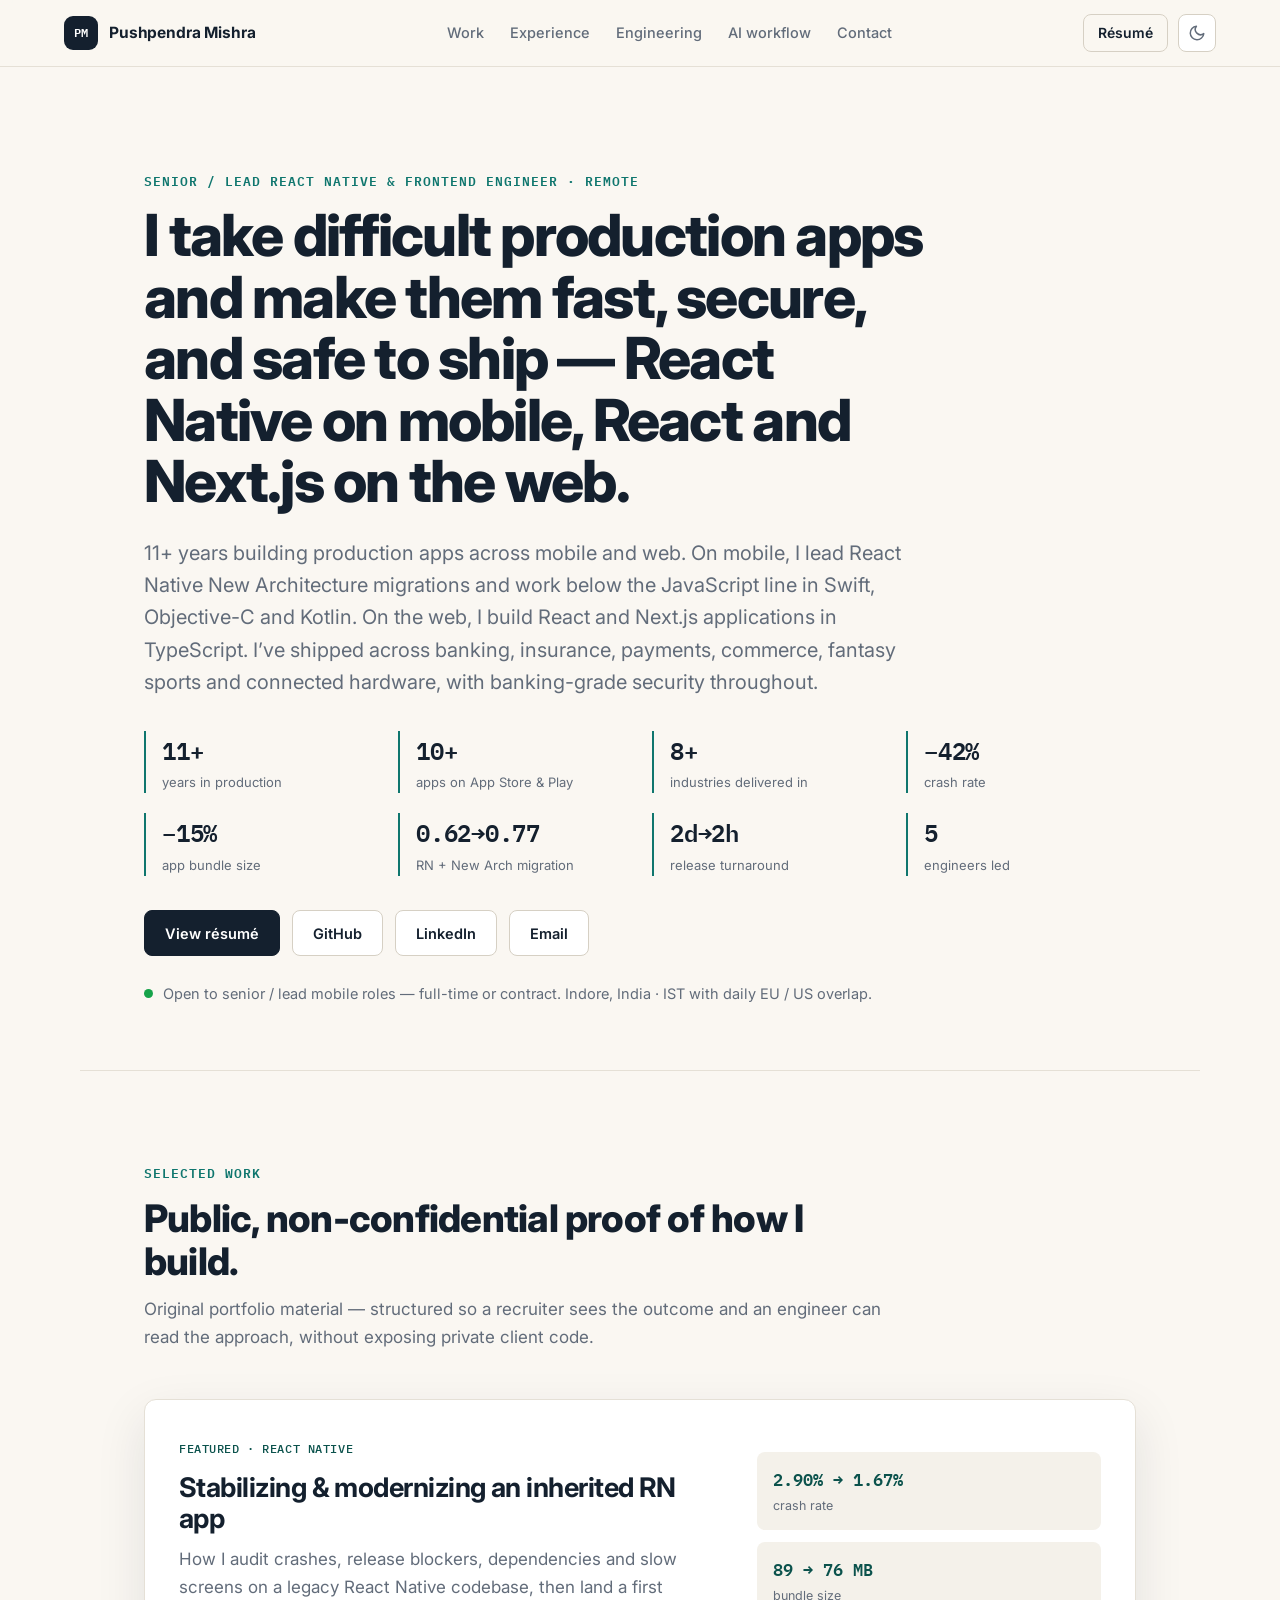
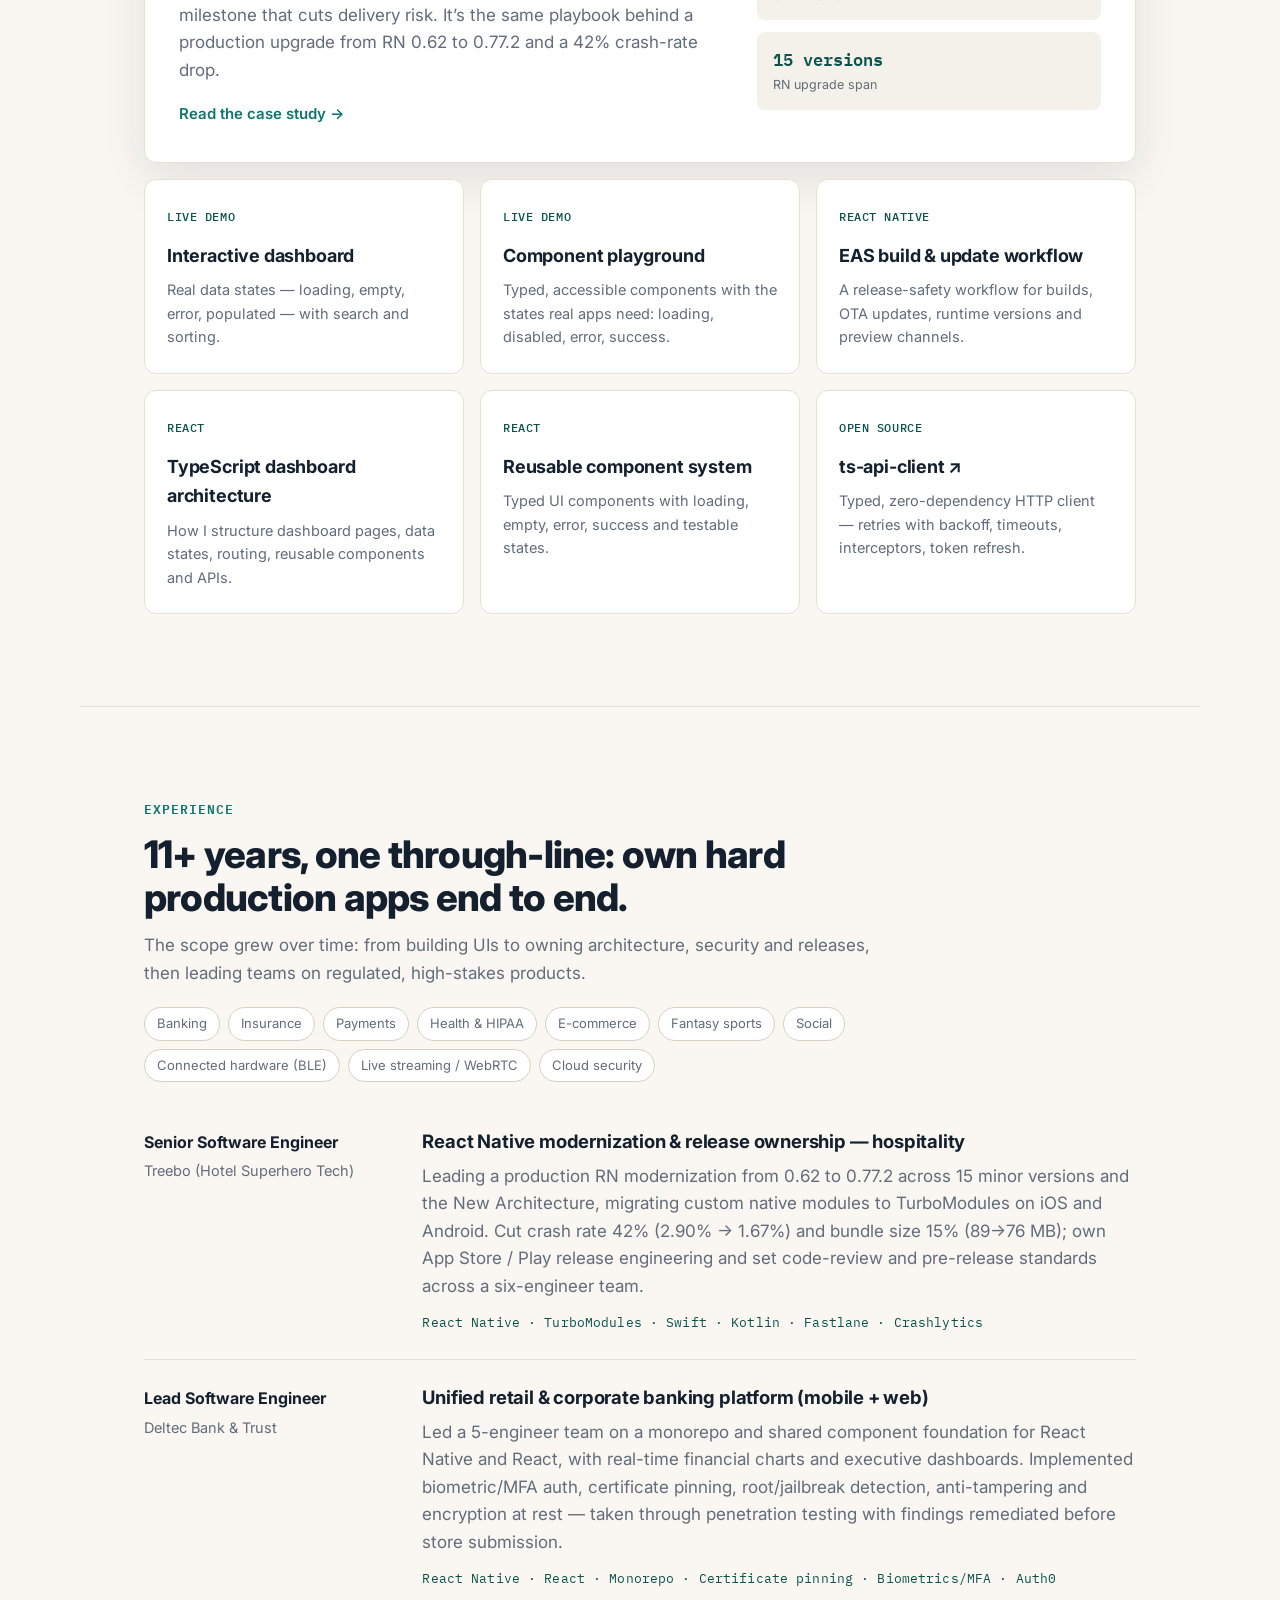
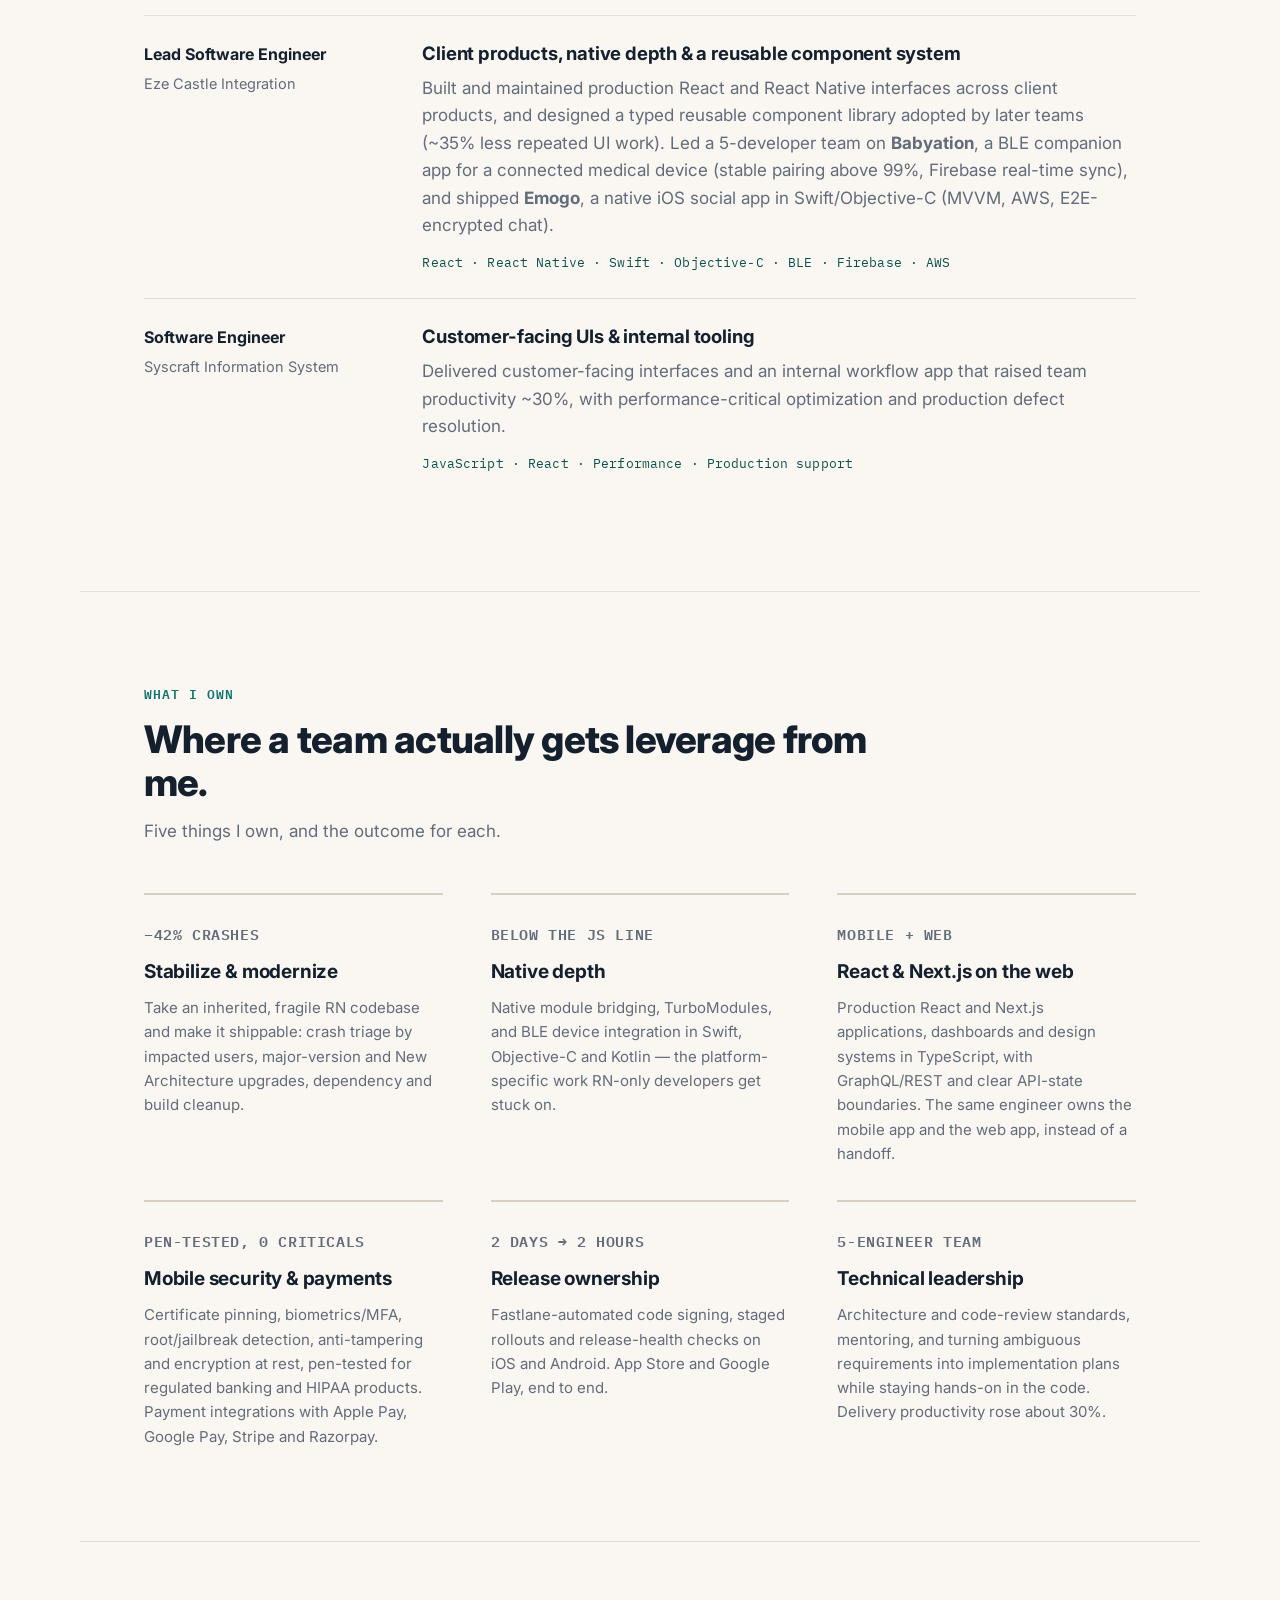
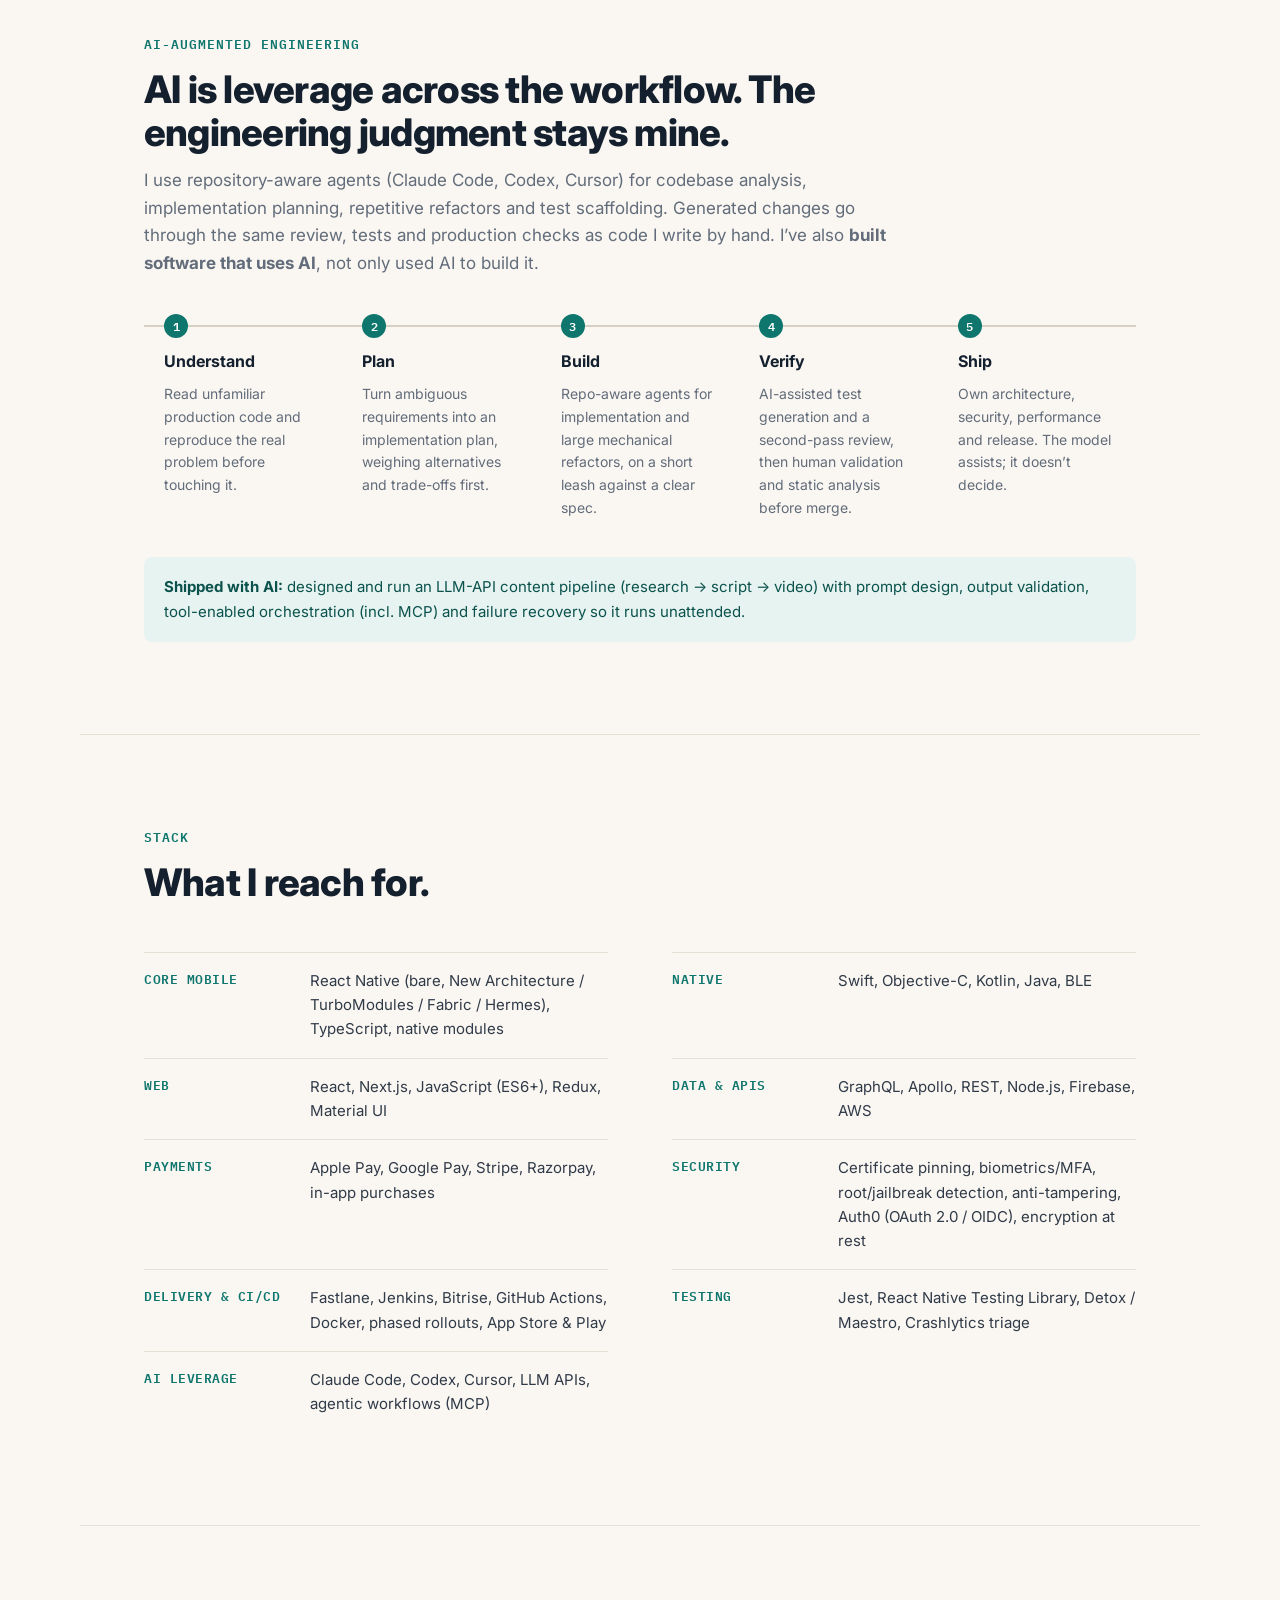
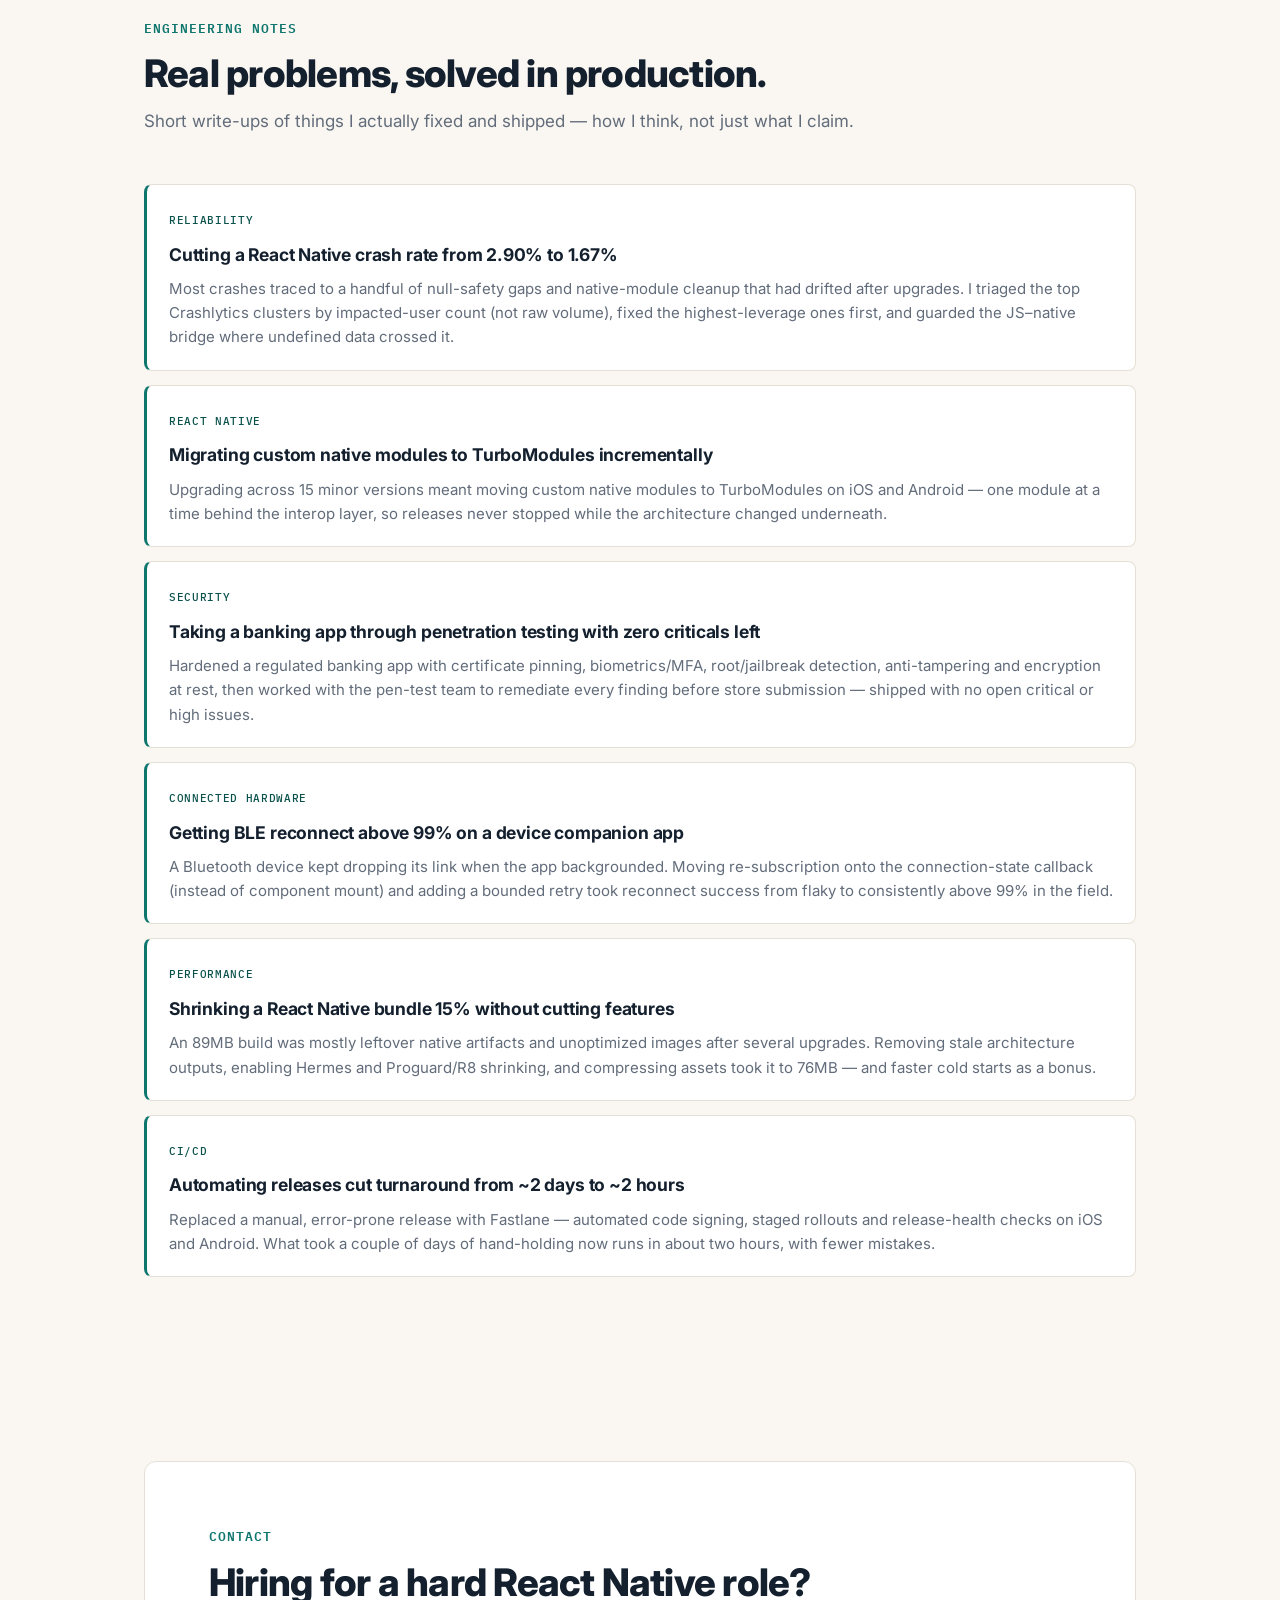
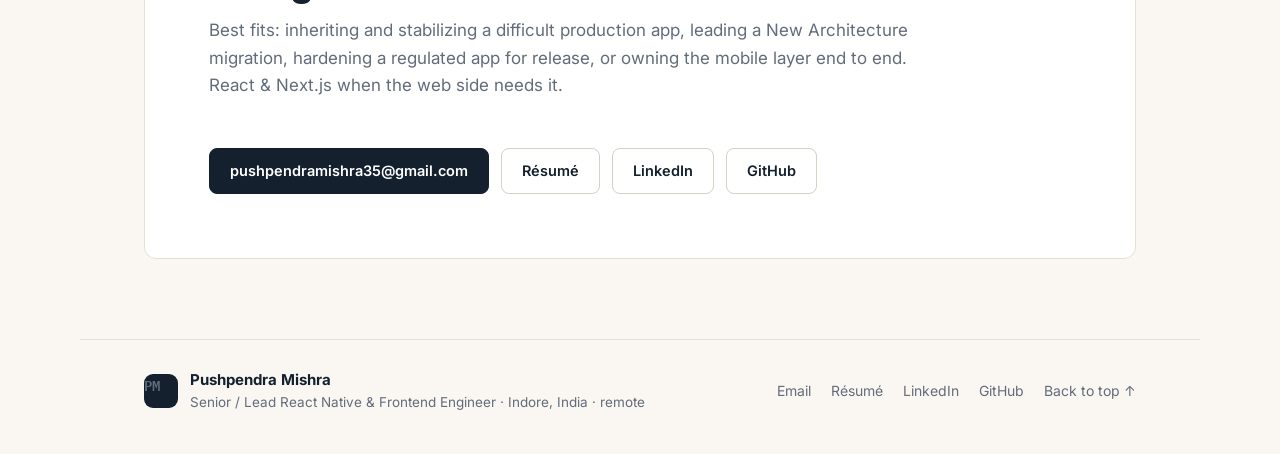
==== commit d64eb24a: "issue fixes." ====
--- a/index.html
+++ b/index.html
@@ -5,15 +5,15 @@
     <meta name="viewport" content="width=device-width, initial-scale=1" />
     <meta
       name="description"
-      content="Pushpendra Mishra - Senior / Lead React Native Engineer, 11+ years. React Native New Architecture (TurboModules, Fabric, Hermes), native iOS/Android, banking-grade mobile security, and production app modernization. React & Next.js on the web."
+      content="Pushpendra Mishra — Senior / Lead React Native & Frontend Engineer, 11+ years. React Native New Architecture (TurboModules, Fabric, Hermes) and native iOS/Android on mobile; React, Next.js and TypeScript on the web. Banking-grade mobile security and production app modernization."
     />
-    <title>Pushpendra Mishra | Senior / Lead React Native Engineer (New Architecture)</title>
+    <title>Pushpendra Mishra | Senior / Lead React Native &amp; Frontend Engineer</title>
     <link rel="preconnect" href="https://fonts.googleapis.com" />
     <link rel="preconnect" href="https://fonts.gstatic.com" crossorigin />
-      <link
-        href="https://fonts.googleapis.com/css2?family=Inter:wght@400;500;600;700;800&family=IBM+Plex+Mono:wght@500;600&display=swap"
-        rel="stylesheet"
-      />
+    <link
+      href="https://fonts.googleapis.com/css2?family=Inter:wght@400;500;600;700;800&family=IBM+Plex+Mono:wght@400;500;600&display=swap"
+      rel="stylesheet"
+    />
     <link rel="stylesheet" href="styles.css" />
     <script>
       // Set theme before first paint to avoid a flash of the wrong theme.
@@ -30,12 +30,12 @@
     <link rel="canonical" href="https://pushpendramishra35.github.io/aboutme/" />
     <meta property="og:type" content="website" />
     <meta property="og:url" content="https://pushpendramishra35.github.io/aboutme/" />
-    <meta property="og:title" content="Pushpendra Mishra — Senior / Lead React Native Engineer" />
-    <meta property="og:description" content="11+ years in production React Native — New Architecture (TurboModules/Fabric/Hermes), native iOS/Android, banking-grade security, and app modernization. React & Next.js on the web." />
+    <meta property="og:title" content="Pushpendra Mishra — Senior / Lead React Native & Frontend Engineer" />
+    <meta property="og:description" content="11+ years building production apps across mobile and web. React Native New Architecture and native iOS/Android on mobile; React, Next.js and TypeScript on the web. Banking-grade security and app modernization." />
     <meta property="og:image" content="https://pushpendramishra35.github.io/aboutme/assets/profile.jpg" />
     <meta name="twitter:card" content="summary_large_image" />
-    <meta name="twitter:title" content="Pushpendra Mishra — Senior / Lead React Native Engineer" />
-    <meta name="twitter:description" content="11+ years in production React Native — New Architecture, native modules, banking-grade security, app modernization." />
+    <meta name="twitter:title" content="Pushpendra Mishra — Senior / Lead React Native & Frontend Engineer" />
+    <meta name="twitter:description" content="11+ years across mobile and web — React Native New Architecture, native iOS/Android, and React / Next.js. Banking-grade security and app modernization." />
     <meta name="twitter:image" content="https://pushpendramishra35.github.io/aboutme/assets/profile.jpg" />
     <link rel="icon" href="data:image/svg+xml,%3Csvg xmlns='http://www.w3.org/2000/svg' viewBox='0 0 100 100'%3E%3Crect width='100' height='100' rx='22' fill='%230f766e'/%3E%3Ctext x='50' y='63' font-family='Arial,sans-serif' font-size='44' font-weight='700' fill='white' text-anchor='middle'%3EPM%3C/text%3E%3C/svg%3E" />
     <script type="application/ld+json">
@@ -43,7 +43,7 @@
         "@context": "https://schema.org",
         "@type": "Person",
         "name": "Pushpendra Mishra",
-        "jobTitle": "Senior / Lead React Native Engineer",
+        "jobTitle": "Senior / Lead React Native & Frontend Engineer",
         "url": "https://pushpendramishra35.github.io/aboutme/",
         "image": "https://pushpendramishra35.github.io/aboutme/assets/profile.jpg",
         "email": "mailto:pushpendramishra35@gmail.com",
@@ -58,571 +58,376 @@
     </script>
   </head>
   <body>
+    <a class="skip-link" href="#work">Skip to work</a>
     <header class="site-header">
-      <a class="brand" href="#top" aria-label="Pushpendra Mishra home">
+      <a class="brand" href="#top" aria-label="Pushpendra Mishra — home">
         <span class="brand-mark">PM</span>
-        <span>Pushpendra Mishra</span>
+        <span class="brand-name">Pushpendra Mishra</span>
       </a>
-      <nav class="nav" aria-label="Primary navigation">
-        <a href="#highlights">Highlights</a>
+      <nav class="nav" id="primary-nav" aria-label="Primary">
+        <a href="#work">Work</a>
         <a href="#experience">Experience</a>
-        <a href="#case-studies">Proof</a>
-        <a href="#ai-workflow">AI workflow</a>
-        <a href="#process">Process</a>
+        <a href="#engineering">Engineering</a>
+        <a href="#ai">AI workflow</a>
         <a href="#contact">Contact</a>
-        <button id="theme-toggle" class="theme-toggle" type="button" aria-label="Toggle dark mode" title="Toggle theme">
+      </nav>
+      <div class="header-actions">
+        <a class="button ghost resume-link" href="resume.html">Résumé</a>
+        <button id="theme-toggle" class="icon-button" type="button" aria-label="Toggle dark mode" title="Toggle theme">
           <svg class="icon-sun" width="18" height="18" viewBox="0 0 24 24" fill="none" stroke="currentColor" stroke-width="2" stroke-linecap="round" aria-hidden="true"><circle cx="12" cy="12" r="4"/><path d="M12 2v2M12 20v2M4.9 4.9l1.4 1.4M17.7 17.7l1.4 1.4M2 12h2M20 12h2M4.9 19.1l1.4-1.4M17.7 6.3l1.4-1.4"/></svg>
           <svg class="icon-moon" width="18" height="18" viewBox="0 0 24 24" fill="none" stroke="currentColor" stroke-width="2" stroke-linecap="round" stroke-linejoin="round" aria-hidden="true"><path d="M21 12.8A9 9 0 1 1 11.2 3a7 7 0 0 0 9.8 9.8z"/></svg>
         </button>
-      </nav>
+        <button id="nav-toggle" class="icon-button nav-toggle" type="button" aria-label="Open menu" aria-expanded="false" aria-controls="primary-nav">
+          <svg width="20" height="20" viewBox="0 0 24 24" fill="none" stroke="currentColor" stroke-width="2" stroke-linecap="round" aria-hidden="true"><path d="M3 6h18M3 12h18M3 18h18"/></svg>
+        </button>
+      </div>
     </header>
 
     <main id="top">
+      <!-- ============ HERO ============ -->
       <section class="hero">
-        <div class="hero-copy">
-          <p class="eyebrow">Senior / Lead React Native Engineer &middot; 11+ years</p>
-          <h1>I take production React Native apps and make them fast, secure, and safe to ship.</h1>
-          <p class="hero-text">
-            11+ years in production mobile engineering. I lead React Native New Architecture migrations
-            (TurboModules, Fabric, Hermes), work below the JavaScript line in Swift, Objective-C and Kotlin,
-            harden apps to banking-grade security, and own releases end to end &mdash; across core banking,
-            HIPAA health insurance, hospitality, and connected hardware. React &amp; Next.js on the web.
+        <p class="eyebrow">Senior / Lead React Native &amp; Frontend Engineer &middot; Remote</p>
+        <h1>I take difficult production apps and make them fast, secure, and safe to ship &mdash; React Native on mobile, React and Next.js on the web.</h1>
+        <p class="hero-text">
+          11+ years building production apps across mobile and web. On mobile, I lead React Native New
+          Architecture migrations and work below the JavaScript line in Swift, Objective-C and Kotlin. On the
+          web, I build React and Next.js applications in TypeScript. I&rsquo;ve shipped across banking, insurance,
+          payments, commerce, fantasy sports and connected hardware, with banking-grade security throughout.
+        </p>
+
+        <ul class="proof-row" aria-label="Key facts">
+          <li><span class="pv">11+</span><span class="pl">years in production</span></li>
+          <li><span class="pv">10+</span><span class="pl">apps on App Store &amp; Play</span></li>
+          <li><span class="pv">8+</span><span class="pl">industries delivered in</span></li>
+          <li><span class="pv">&minus;42%</span><span class="pl">crash rate</span></li>
+          <li><span class="pv">&minus;15%</span><span class="pl">app bundle size</span></li>
+          <li><span class="pv">0.62&rarr;0.77</span><span class="pl">RN + New Arch migration</span></li>
+          <li><span class="pv">2d&rarr;2h</span><span class="pl">release turnaround</span></li>
+          <li><span class="pv">5</span><span class="pl">engineers led</span></li>
+        </ul>
+
+        <div class="hero-actions">
+          <a class="button primary" href="resume.html" data-cta="resume">View résumé</a>
+          <a class="button" href="https://github.com/pushpendramishra35" target="_blank" rel="noopener" data-cta="github">GitHub</a>
+          <a class="button" href="https://www.linkedin.com/in/pushpendra-mishra-53b133b3/" target="_blank" rel="noopener" data-cta="linkedin">LinkedIn</a>
+          <a class="button" href="mailto:pushpendramishra35@gmail.com?subject=React%20Native%20role" data-cta="email">Email</a>
+        </div>
+
+        <p class="availability">
+          <span class="status-dot" aria-hidden="true"></span>
+          Open to senior / lead mobile roles &mdash; full-time or contract. Indore, India &middot; IST with daily EU&nbsp;/&nbsp;US overlap.
+        </p>
+      </section>
+
+      <!-- ============ SELECTED WORK ============ -->
+      <section class="section" id="work">
+        <div class="section-head">
+          <p class="eyebrow">Selected work</p>
+          <h2>Public, non-confidential proof of how I build.</h2>
+          <p class="section-sub">
+            Original portfolio material &mdash; structured so a recruiter sees the outcome and an engineer can
+            read the approach, without exposing private client code.
           </p>
-          <div class="hero-actions">
-            <a class="button primary" href="resume.html">View résumé</a>
-            <a class="button secondary" href="#case-studies">Proof of work</a>
-            <a class="button secondary" href="#experience">Experience</a>
+        </div>
+
+        <a class="feature-card" href="case-studies/react-native-stabilization.html">
+          <div class="feature-body">
+            <span class="tag">Featured &middot; React Native</span>
+            <h3>Stabilizing &amp; modernizing an inherited RN app</h3>
+            <p>
+              How I audit crashes, release blockers, dependencies and slow screens on a legacy React Native
+              codebase, then land a first milestone that cuts delivery risk. It&rsquo;s the same playbook behind a
+              production upgrade from RN&nbsp;0.62 to 0.77.2 and a 42% crash-rate drop.
+            </p>
+            <span class="link-arrow">Read the case study &rarr;</span>
           </div>
-        </div>
-
-        <aside class="profile-panel" aria-label="Profile summary">
-          <div class="profile-top">
-            <img class="profile-photo" src="assets/profile.jpg" alt="Pushpendra Mishra, Lead React Native and Frontend Engineer" width="84" height="84" loading="lazy" />
-            <div class="profile-intro">
-              <strong>Pushpendra Mishra</strong>
-              <span>Based in Indore, India &middot; remote across mobile &amp; web</span>
-            </div>
+          <div class="feature-side" aria-hidden="true">
+            <div class="mini-metric"><span>2.90% &rarr; 1.67%</span><small>crash rate</small></div>
+            <div class="mini-metric"><span>89 &rarr; 76&nbsp;MB</span><small>bundle size</small></div>
+            <div class="mini-metric"><span>15 versions</span><small>RN upgrade span</small></div>
           </div>
-          <div class="status-row">
-            <span class="status-dot"></span>
-            <span>Open to senior / lead mobile roles &middot; remote full-time or contract &middot; IST with EU / US overlap</span>
-          </div>
-          <dl class="stats">
-            <div>
-              <dt>Specialization</dt>
-              <dd>React Native &mdash; New Architecture, native modules, app modernization &amp; mobile security</dd>
-            </div>
-            <div>
-              <dt>Also</dt>
-              <dd>Native iOS (Swift / Objective-C) &amp; Android (Kotlin), plus React &amp; Next.js on the web</dd>
-            </div>
-            <div>
-              <dt>Domains</dt>
-              <dd>Core banking, HIPAA health insurance, hospitality, connected hardware (BLE), cloud security</dd>
-            </div>
-          </dl>
-          <div class="proof-list">
-            <div>
-              <strong>Owns</strong>
-              <span>Architecture, security, testing, and App Store / Play releases &mdash; not just features</span>
-            </div>
-            <div>
-              <strong>Track record</strong>
-              <span>15-version RN upgrade to the New Architecture; &minus;42% crashes; &minus;15% bundle</span>
-            </div>
-            <div>
-              <strong>Strength</strong>
-              <span>Inheriting fragile production codebases and making them stable and safe to ship</span>
-            </div>
-          </div>
-          <div class="skill-cloud">
-            <span>React Native</span>
-            <span>New Architecture</span>
-            <span>TurboModules</span>
-            <span>TypeScript</span>
-            <span>Native iOS / Android</span>
-            <span>Mobile Security</span>
-            <span>CI/CD</span>
-            <span>React / Next.js</span>
-          </div>
-        </aside>
-      </section>
-
-      <section class="metrics" aria-label="Key numbers">
-        <div><strong>11+</strong><span>years shipping production apps</span></div>
-        <div><strong>10+</strong><span>apps shipped to App&nbsp;Store &amp; Google&nbsp;Play</span></div>
-        <div><strong>42%</strong><span>fewer production crashes</span></div>
-        <div><strong>6</strong><span>industries delivered in, banking to hardware</span></div>
-        <div><strong>5</strong><span>engineers led as tech lead</span></div>
-      </section>
-
-      <section class="section trust-strip" aria-label="Core outcomes">
-        <div>
-          <strong>Stabilize</strong>
-          <span>Crashes, build issues, slow screens, release blockers</span>
-        </div>
-        <div>
-          <strong>Build</strong>
-          <span>React Native apps, ReactJS dashboards, reusable UI systems</span>
-        </div>
-        <div>
-          <strong>Lead</strong>
-          <span>Technical design, code review, mentoring, delivery planning</span>
-        </div>
-      </section>
-
-      <section class="section" id="highlights">
-        <div class="section-heading">
-          <p class="eyebrow">Highlights</p>
-          <h2>What I bring to a product team.</h2>
-          <p>
-            Six signals that matter most when you need senior mobile and frontend ownership &mdash; measurable
-            outcomes, not adjectives.
+        </a>
+
+        <div class="work-grid">
+          <a class="case-card" href="demos/dashboard.html">
+            <span class="tag">Live demo</span>
+            <h3>Interactive dashboard</h3>
+            <p>Real data states &mdash; loading, empty, error, populated &mdash; with search and sorting.</p>
+          </a>
+          <a class="case-card" href="demos/components.html">
+            <span class="tag">Live demo</span>
+            <h3>Component playground</h3>
+            <p>Typed, accessible components with the states real apps need: loading, disabled, error, success.</p>
+          </a>
+          <a class="case-card" href="case-studies/eas-release-workflow.html">
+            <span class="tag">React Native</span>
+            <h3>EAS build &amp; update workflow</h3>
+            <p>A release-safety workflow for builds, OTA updates, runtime versions and preview channels.</p>
+          </a>
+          <a class="case-card" href="case-studies/react-dashboard-architecture.html">
+            <span class="tag">React</span>
+            <h3>TypeScript dashboard architecture</h3>
+            <p>How I structure dashboard pages, data states, routing, reusable components and APIs.</p>
+          </a>
+          <a class="case-card" href="case-studies/reusable-component-system.html">
+            <span class="tag">React</span>
+            <h3>Reusable component system</h3>
+            <p>Typed UI components with loading, empty, error, success and testable states.</p>
+          </a>
+          <a class="case-card" href="https://github.com/pushpendramishra35/ts-api-client" target="_blank" rel="noopener">
+            <span class="tag">Open source</span>
+            <h3>ts-api-client &nearr;</h3>
+            <p>Typed, zero-dependency HTTP client &mdash; retries with backoff, timeouts, interceptors, token refresh.</p>
+          </a>
+        </div>
+      </section>
+
+      <!-- ============ EXPERIENCE ============ -->
+      <section class="section" id="experience">
+        <div class="section-head">
+          <p class="eyebrow">Experience</p>
+          <h2>11+ years, one through-line: own hard production apps end to end.</h2>
+          <p class="section-sub">
+            The scope grew over time: from building UIs to owning architecture, security and releases, then
+            leading teams on regulated, high-stakes products.
           </p>
-        </div>
-        <div class="highlight-grid">
-          <article>
-            <span class="hl-icon" aria-hidden="true">
-              <svg width="22" height="22" viewBox="0 0 24 24" fill="none" stroke="currentColor" stroke-width="2" stroke-linecap="round" stroke-linejoin="round"><path d="M22 12h-4l-3 9L9 3l-3 9H2"/></svg>
-            </span>
-            <span class="hl-tag">Reliability</span>
-            <h3><span class="hl-metric">&minus;42%</span> crash rate, <span class="hl-metric">&minus;15%</span> app size</h3>
-            <p>
-              Cut a production React Native app&rsquo;s crash rate from 2.90% to 1.67% via sustained Crashlytics
-              triage and null-safety work, and trimmed the bundle 89&nbsp;MB &rarr; 76&nbsp;MB.
-            </p>
-          </article>
-          <article>
-            <span class="hl-icon" aria-hidden="true">
-              <svg width="22" height="22" viewBox="0 0 24 24" fill="none" stroke="currentColor" stroke-width="2" stroke-linecap="round" stroke-linejoin="round"><path d="M23 4v6h-6"/><path d="M20.49 15a9 9 0 1 1-2.12-9.36L23 10"/></svg>
-            </span>
-            <span class="hl-tag">Modernization</span>
-            <h3>15-version RN upgrade + New Architecture</h3>
-            <p>
-              Drove a production upgrade from React Native 0.62 to 0.77.2, migrating custom native modules to
-              TurboModules on iOS and Android under the New Architecture.
-            </p>
-          </article>
-          <article>
-            <span class="hl-icon" aria-hidden="true">
-              <svg width="22" height="22" viewBox="0 0 24 24" fill="none" stroke="currentColor" stroke-width="2" stroke-linecap="round" stroke-linejoin="round"><path d="M12 22s8-4 8-10V5l-8-3-8 3v7c0 6 8 10 8 10z"/><path d="M9 12l2 2 4-4"/></svg>
-            </span>
-            <span class="hl-tag">Security</span>
-            <h3>Banking-grade mobile security, pen-tested</h3>
-            <p>
-              Certificate pinning, biometrics/MFA, root/jailbreak detection, anti-tampering, and encryption at
-              rest &mdash; taken through penetration testing before store release for a regulated banking product.
-            </p>
-          </article>
-          <article>
-            <span class="hl-icon" aria-hidden="true">
-              <svg width="22" height="22" viewBox="0 0 24 24" fill="none" stroke="currentColor" stroke-width="2" stroke-linecap="round" stroke-linejoin="round"><path d="M17 21v-2a4 4 0 0 0-4-4H5a4 4 0 0 0-4 4v2"/><circle cx="9" cy="7" r="4"/><path d="M23 21v-2a4 4 0 0 0-3-3.87"/><path d="M16 3.13a4 4 0 0 1 0 7.75"/></svg>
-            </span>
-            <span class="hl-tag">Leadership</span>
-            <h3>Led a <span class="hl-metric">5</span>-engineer delivery team</h3>
-            <p>
-              Owned architecture, code-review, security, and release standards; mentored engineers and drove a
-              30% productivity gain, from specification through App Store and Google Play release.
-            </p>
-          </article>
-          <article>
-            <span class="hl-icon" aria-hidden="true">
-              <svg width="22" height="22" viewBox="0 0 24 24" fill="none" stroke="currentColor" stroke-width="2" stroke-linecap="round" stroke-linejoin="round"><path d="M12 2 2 7l10 5 10-5-10-5z"/><path d="M2 17l10 5 10-5"/><path d="M2 12l10 5 10-5"/></svg>
-            </span>
-            <span class="hl-tag">Range</span>
-            <h3>One engineer across mobile &amp; web</h3>
-            <p>
-              React Native, React, and Next.js plus native iOS (Swift, Objective-C) and Android (Kotlin, Java)
-              &mdash; so a product needing both mobile and frontend depth gets one owner, not a handoff.
-            </p>
-          </article>
-          <article>
-            <span class="hl-icon" aria-hidden="true">
-              <svg width="22" height="22" viewBox="0 0 24 24" fill="none" stroke="currentColor" stroke-width="2" stroke-linecap="round" stroke-linejoin="round"><rect x="4" y="4" width="16" height="16" rx="2"/><rect x="9" y="9" width="6" height="6"/><path d="M9 1v3M15 1v3M9 20v3M15 20v3M20 9h3M20 14h3M1 9h3M1 14h3"/></svg>
-            </span>
-            <span class="hl-tag">Native depth</span>
-            <h3>Where React Native hits its limits</h3>
-            <p>
-              Native module bridging, TurboModules, BLE device integration, and platform-specific work in Swift,
-              Objective-C, and Kotlin &mdash; the hard problems RN-only developers get stuck on.
-            </p>
-          </article>
-        </div>
-      </section>
-
-      <section class="section" id="services">
-        <div class="section-heading">
-          <p class="eyebrow">Problems I Solve</p>
-          <h2>Practical engineering support for mobile and frontend teams.</h2>
-        </div>
-        <div class="value-grid">
-          <article>
-            <h3>React Native App Delivery</h3>
-            <p>
-              Build and improve app features, integrate Firebase and third-party SDKs, support Android/iOS
-              release flows, and keep mobile UI responsive and maintainable.
-            </p>
-          </article>
-          <article>
-            <h3>React &amp; Next.js Frontend</h3>
-            <p>
-              Build TypeScript-first dashboards and web apps with predictable routing, API states, reusable
-              component libraries, GraphQL/REST integration, and clear frontend boundaries.
-            </p>
-          </article>
-          <article>
-            <h3>App Stabilization &amp; Modernization</h3>
-            <p>
-              Audit inherited apps, cut crash and performance issues, upgrade React Native across major versions
-              and the New Architecture, and create a first milestone that reduces delivery risk.
-            </p>
-          </article>
-          <article>
-            <h3>Mobile Security &amp; Compliance</h3>
-            <p>
-              Harden apps for regulated domains &mdash; certificate pinning, biometrics/MFA, jailbreak/root
-              detection, anti-tampering, encryption at rest, and Auth0 (OAuth 2.0/OIDC), through to penetration
-              testing and store release. Shipped for core banking and HIPAA health insurance.
-            </p>
-          </article>
-        </div>
-      </section>
-
-      <section class="section split-section" id="experience">
-        <div>
-          <p class="eyebrow">Experience</p>
-          <h2>11+ years shipping, stabilizing, and leading production mobile.</h2>
-          <p class="split-copy">
-            The through-line isn&rsquo;t the stack &mdash; it&rsquo;s taking real production apps in regulated,
-            high-stakes domains and owning them from architecture through store release. Roles below; deeper
-            engineering write-ups are in <a href="#case-studies">Proof of work</a>.
+          <ul class="segments" aria-label="Segments shipped in">
+            <li>Banking</li><li>Insurance</li><li>Payments</li><li>Health &amp; HIPAA</li>
+            <li>E-commerce</li><li>Fantasy sports</li><li>Social</li><li>Connected hardware (BLE)</li>
+            <li>Live streaming / WebRTC</li><li>Cloud security</li>
+          </ul>
+        </div>
+        <ol class="timeline">
+          <li>
+            <div class="tl-meta">
+              <span class="tl-role">Senior Software Engineer</span>
+              <span class="tl-org">Treebo (Hotel Superhero Tech)</span>
+            </div>
+            <div class="tl-body">
+              <h3>React Native modernization &amp; release ownership &mdash; hospitality</h3>
+              <p>
+                Leading a production RN modernization from 0.62 to 0.77.2 across 15 minor versions and the New
+                Architecture, migrating custom native modules to TurboModules on iOS and Android. Cut crash rate
+                42% (2.90% &rarr; 1.67%) and bundle size 15% (89&rarr;76&nbsp;MB); own App Store / Play release
+                engineering and set code-review and pre-release standards across a six-engineer team.
+              </p>
+              <p class="tl-tech">React Native &middot; TurboModules &middot; Swift &middot; Kotlin &middot; Fastlane &middot; Crashlytics</p>
+            </div>
+          </li>
+          <li>
+            <div class="tl-meta">
+              <span class="tl-role">Lead Software Engineer</span>
+              <span class="tl-org">Deltec Bank &amp; Trust</span>
+            </div>
+            <div class="tl-body">
+              <h3>Unified retail &amp; corporate banking platform (mobile + web)</h3>
+              <p>
+                Led a 5-engineer team on a monorepo and shared component foundation for React Native and React,
+                with real-time financial charts and executive dashboards. Implemented biometric/MFA auth,
+                certificate pinning, root/jailbreak detection, anti-tampering and encryption at rest &mdash; taken
+                through penetration testing with findings remediated before store submission.
+              </p>
+              <p class="tl-tech">React Native &middot; React &middot; Monorepo &middot; Certificate pinning &middot; Biometrics/MFA &middot; Auth0</p>
+            </div>
+          </li>
+          <li>
+            <div class="tl-meta">
+              <span class="tl-role">Lead Software Engineer</span>
+              <span class="tl-org">Eze Castle Integration</span>
+            </div>
+            <div class="tl-body">
+              <h3>Client products, native depth &amp; a reusable component system</h3>
+              <p>
+                Built and maintained production React and React Native interfaces across client products, and
+                designed a typed reusable component library adopted by later teams (~35% less repeated UI work).
+                Led a 5-developer team on <strong>Babyation</strong>, a BLE companion app for a connected medical
+                device (stable pairing above 99%, Firebase real-time sync), and shipped <strong>Emogo</strong>, a
+                native iOS social app in Swift/Objective-C (MVVM, AWS, E2E-encrypted chat).
+              </p>
+              <p class="tl-tech">React &middot; React Native &middot; Swift &middot; Objective-C &middot; BLE &middot; Firebase &middot; AWS</p>
+            </div>
+          </li>
+          <li>
+            <div class="tl-meta">
+              <span class="tl-role">Software Engineer</span>
+              <span class="tl-org">Syscraft Information System</span>
+            </div>
+            <div class="tl-body">
+              <h3>Customer-facing UIs &amp; internal tooling</h3>
+              <p>
+                Delivered customer-facing interfaces and an internal workflow app that raised team productivity
+                ~30%, with performance-critical optimization and production defect resolution.
+              </p>
+              <p class="tl-tech">JavaScript &middot; React &middot; Performance &middot; Production support</p>
+            </div>
+          </li>
+        </ol>
+      </section>
+
+      <!-- ============ HOW I ENGINEER (capabilities) ============ -->
+      <section class="section" id="engineering">
+        <div class="section-head">
+          <p class="eyebrow">What I own</p>
+          <h2>Where a team actually gets leverage from me.</h2>
+          <p class="section-sub">Five things I own, and the outcome for each.</p>
+        </div>
+        <div class="capabilities">
+          <article>
+            <p class="cap-metric">&minus;42% crashes</p>
+            <h3>Stabilize &amp; modernize</h3>
+            <p>Take an inherited, fragile RN codebase and make it shippable: crash triage by impacted users, major-version and New Architecture upgrades, dependency and build cleanup.</p>
+          </article>
+          <article>
+            <p class="cap-metric">Below the JS line</p>
+            <h3>Native depth</h3>
+            <p>Native module bridging, TurboModules, and BLE device integration in Swift, Objective-C and Kotlin &mdash; the platform-specific work RN-only developers get stuck on.</p>
+          </article>
+          <article>
+            <p class="cap-metric">Mobile + web</p>
+            <h3>React &amp; Next.js on the web</h3>
+            <p>Production React and Next.js applications, dashboards and design systems in TypeScript, with GraphQL/REST and clear API-state boundaries. The same engineer owns the mobile app and the web app, instead of a handoff.</p>
+          </article>
+          <article>
+            <p class="cap-metric">Pen-tested, 0 criticals</p>
+            <h3>Mobile security &amp; payments</h3>
+            <p>Certificate pinning, biometrics/MFA, root/jailbreak detection, anti-tampering and encryption at rest, pen-tested for regulated banking and HIPAA products. Payment integrations with Apple&nbsp;Pay, Google&nbsp;Pay, Stripe and Razorpay.</p>
+          </article>
+          <article>
+            <p class="cap-metric">2 days &rarr; 2 hours</p>
+            <h3>Release ownership</h3>
+            <p>Fastlane-automated code signing, staged rollouts and release-health checks on iOS and Android. App Store and Google Play, end to end.</p>
+          </article>
+          <article>
+            <p class="cap-metric">5-engineer team</p>
+            <h3>Technical leadership</h3>
+            <p>Architecture and code-review standards, mentoring, and turning ambiguous requirements into implementation plans while staying hands-on in the code. Delivery productivity rose about 30%.</p>
+          </article>
+        </div>
+      </section>
+
+      <!-- ============ AI WORKFLOW ============ -->
+      <section class="section" id="ai">
+        <div class="section-head">
+          <p class="eyebrow">AI-augmented engineering</p>
+          <h2>AI is leverage across the workflow. The engineering judgment stays mine.</h2>
+          <p class="section-sub">
+            I use repository-aware agents (Claude Code, Codex, Cursor) for codebase analysis, implementation
+            planning, repetitive refactors and test scaffolding. Generated changes go through the same review,
+            tests and production checks as code I write by hand. I&rsquo;ve also <strong>built software that uses
+            AI</strong>, not only used AI to build it.
           </p>
         </div>
-        <div class="timeline">
-          <article>
-            <span class="timeline-tag">Treebo (Hotel Superhero Tech) &middot; Senior Software Engineer &middot; 2023&ndash;present</span>
-            <h3>React Native modernization &amp; release ownership &mdash; hospitality</h3>
-            <p>
-              Leading a production RN modernization from 0.62 to 0.77.2 across 15 minor versions and the New
-              Architecture &mdash; migrating custom native modules to TurboModules on iOS and Android. Cut the
-              crash rate 42% (2.90% &rarr; 1.67%) and bundle size 15% (89&rarr;76&nbsp;MB), and own App Store /
-              Google Play release engineering end to end. Set code-review and pre-release standards across a
-              six-engineer team.
-            </p>
-          </article>
-          <article>
-            <span class="timeline-tag">Deltec Bank &amp; Trust &middot; Lead Software Engineer &middot; 2022&ndash;2023</span>
-            <h3>Unified retail &amp; corporate banking platform (mobile + web)</h3>
-            <p>
-              Led a 5-engineer team on a monorepo and shared component foundation for React Native and React,
-              with real-time financial charts and executive dashboards. Implemented biometric/MFA auth,
-              certificate pinning, root/jailbreak detection, anti-tampering, and encryption at rest &mdash;
-              taken through penetration testing with findings remediated before store submission.
-            </p>
-          </article>
-          <article>
-            <span class="timeline-tag">Eze Castle Integration &middot; Lead Software Engineer &middot; 2016&ndash;2022</span>
-            <h3>Client products, native depth &amp; a reusable component system</h3>
-            <p>
-              Built and maintained production React and React Native interfaces across multiple client products,
-              and designed a typed reusable component library adopted by later teams &mdash; cutting repeated UI
-              work ~35%. Also led a 5-developer team on <strong>Babyation</strong>, a BLE companion app for a
-              connected medical device (stable pairing, Firebase real-time sync), and shipped <strong>Emogo</strong>,
-              a native iOS social app in Swift/Objective-C (MVVM, AWS, E2E-encrypted chat).
-            </p>
-          </article>
-          <article>
-            <span class="timeline-tag">Selected projects &middot; HIPAA, cloud security &amp; live media</span>
-            <h3>Health insurance, CNAPP dashboards &amp; real-time apps</h3>
-            <p>
-              <strong>levelhealth</strong> &mdash; HIPAA-compliant policy/claims/benefits over Oracle Health
-              Insurance APIs with Auth0 (OAuth 2.0 / OIDC) and automated Stripe/NetSuite invoicing across web
-              and mobile. Plus React/TypeScript dashboards for a cloud-native security platform (CSPM/CWPP/KSPM),
-              and consumer apps spanning fantasy-sports prediction, live streaming, and WebRTC video calling.
-            </p>
-          </article>
-        </div>
-      </section>
-
-      <section class="section" id="case-studies">
-        <div class="section-heading">
-          <p class="eyebrow">Proof Of Work</p>
-          <h2>Public, non-confidential examples built around real engineering problems.</h2>
-          <p>
-            These examples are original portfolio material. They are structured to be useful to recruiters,
-            hiring managers, and engineers who want to understand both problem-solving approach and delivery
-            judgment without exposing private code, private client details, or internal workflows.
-          </p>
-        </div>
-        <div class="case-grid">
-          <a class="case-card" href="demos/components.html">
-            <span>Live demo</span>
-            <h3>Component playground &rarr;</h3>
-            <p>Typed, accessible components with the states real apps need: loading, disabled, error, and success.</p>
-          </a>
-          <a class="case-card" href="demos/dashboard.html">
-            <span>Live demo</span>
-            <h3>Interactive dashboard &rarr;</h3>
-            <p>A working dashboard showing real data states: loading, empty, error, and populated with search and sorting.</p>
-          </a>
-          <a class="case-card" href="case-studies/react-native-stabilization.html">
-            <span>React Native</span>
-            <h3>App Stabilization Checklist</h3>
-            <p>How I audit crashes, release blockers, dependencies, slow screens, and the first milestone.</p>
-          </a>
-          <a class="case-card" href="case-studies/eas-release-workflow.html">
-            <span>React Native</span>
-            <h3>EAS Build & Update Workflow</h3>
-            <p>A release-safety workflow for builds, OTA updates, runtime versions, and preview channels.</p>
-          </a>
-          <a class="case-card" href="case-studies/react-dashboard-architecture.html">
-            <span>ReactJS</span>
-            <h3>TypeScript Dashboard Architecture</h3>
-            <p>How I structure dashboard pages, data states, routing, reusable components, and APIs.</p>
-          </a>
-          <a class="case-card" href="case-studies/reusable-component-system.html">
-            <span>ReactJS</span>
-            <h3>Reusable Component System</h3>
-            <p>Typed UI components with loading, empty, error, success, and testable states.</p>
-          </a>
-          <a class="case-card" href="case-studies/firebase-graphql-integration-notes.html">
-            <span>Integrations</span>
-            <h3>Firebase & GraphQL Integration Notes</h3>
-            <p>Practical notes for combining client state, remote data, realtime updates, and failure handling.</p>
-          </a>
-          <a class="case-card" href="#build-log">
-            <span>Build Log</span>
-            <h3>Build Log &mdash; updated regularly &rarr;</h3>
-            <p>A running feed of real problems solved: fixes, snippets, and short technical notes, added on an ongoing basis.</p>
-          </a>
-        </div>
-      </section>
-
-      <section class="section" id="open-source">
-        <div class="section-heading">
-          <p class="eyebrow">Open Source</p>
-          <h2>Typed, zero-dependency libraries I build and maintain.</h2>
-        </div>
-        <div class="case-grid">
-          <a class="case-card" href="https://github.com/pushpendramishra35/ts-api-client" target="_blank" rel="noopener">
-            <span>TypeScript</span>
-            <h3>ts-api-client</h3>
-            <p>Typed, zero-dependency HTTP client &mdash; retries with backoff, timeouts, interceptors, and auth-token refresh.</p>
-          </a>
-          <a class="case-card" href="https://github.com/pushpendramishra35/pushpendra-ui" target="_blank" rel="noopener">
-            <span>React</span>
-            <h3>pushpendra-ui</h3>
-            <p>Headless, accessible, tree-shakeable React components in TypeScript &mdash; zero runtime dependencies.</p>
-          </a>
-          <a class="case-card" href="https://github.com/pushpendramishra35" target="_blank" rel="noopener">
-            <span>GitHub</span>
-            <h3>More on GitHub &rarr;</h3>
-            <p>Additional projects, experiments, and public engineering work.</p>
-          </a>
-        </div>
-      </section>
-
-      <section class="section" id="ai-workflow">
-        <div class="section-heading">
-          <p class="eyebrow">AI-Augmented Engineering</p>
-          <h2>AI is in my workflow &mdash; the engineering judgment stays mine.</h2>
-          <p>
-            I use AI coding agents (Claude Code, Codex, Cursor) as leverage across the delivery cycle, and I&rsquo;ve
-            also <strong>built software that uses AI</strong> &mdash; not just used AI to build software. What doesn&rsquo;t
-            change: architecture, security, correctness, and what ships are my responsibility, and generated code is
-            reviewed and tested like any other.
-          </p>
-        </div>
-        <div class="value-grid ai-grid">
-          <article>
-            <span class="hl-tag">Plan</span>
-            <h3>Analysis &amp; task breakdown</h3>
-            <p>Turn ambiguous requirements into implementation plans &mdash; explore alternatives and trade-offs before writing code.</p>
-          </article>
-          <article>
-            <span class="hl-tag">Build</span>
-            <h3>Repo-aware implementation</h3>
-            <p>Agents for implementation and large mechanical refactors, kept on a short leash against a clear spec.</p>
-          </article>
-          <article>
-            <span class="hl-tag">Verify</span>
-            <h3>Tests, review &amp; static analysis</h3>
-            <p>AI-assisted test generation and second-pass review &mdash; then human validation before anything merges.</p>
-          </article>
-          <article>
-            <span class="hl-tag">Automate</span>
-            <h3>Agentic workflows</h3>
-            <p>Multi-step, tool-enabled workflows (incl. MCP) for repetitive engineering and investigation work.</p>
-          </article>
-          <article>
-            <span class="hl-tag">Own</span>
-            <h3>Human accountability</h3>
-            <p>Architecture, security, performance, and what ships stay my call &mdash; the model assists, it doesn&rsquo;t decide.</p>
-          </article>
-          <article>
-            <span class="hl-tag">Shipped with AI</span>
-            <h3>AI content-automation pipeline</h3>
-            <p>Designed and run an LLM-API pipeline (research &rarr; script &rarr; video) with prompt design, output validation, orchestration, and failure recovery so it runs unattended.</p>
-          </article>
-        </div>
-      </section>
-
-      <section class="section" id="build-log">
-        <div class="section-heading">
-          <p class="eyebrow">Build Log</p>
-          <h2>Real problems, solved in public.</h2>
-          <p>
-            Short, dated notes on things I actually fixed and shipped &mdash; added regularly. Proof of how I
-            think and work, not just what I claim.
-          </p>
-        </div>
-        <div class="log-feed">
-          <!-- LOG:START (new entries are inserted directly below this line, newest first) -->
-          <article class="log-entry">
-            <div class="log-meta"><time datetime="2026-07-27">27 Jul 2026</time><span class="log-tag">Live demo</span></div>
-            <h3>A live component playground with every UI state</h3>
-            <p>Shipped a second interactive demo &mdash; buttons with async loading&rarr;success, a text field with live validation, a toggle, tabs, and a component that cycles through loading, empty, error, and success. This is the consistency I bring to a design system. <a href="demos/components.html">Open the playground &rarr;</a></p>
-          </article>
-          <article class="log-entry">
-            <div class="log-meta"><time datetime="2026-07-27">27 Jul 2026</time><span class="log-tag">Live demo</span></div>
-            <h3>Shipped a live, clickable dashboard demo</h3>
-            <p>Built a self-contained analytics dashboard that shows how I handle real UI states &mdash; loading skeletons, empty, error, and populated data with search and sorting &mdash; theme-aware to match this site. <a href="demos/dashboard.html">Open the live demo &rarr;</a></p>
-          </article>
-          <article class="log-entry">
-            <div class="log-meta"><time datetime="2026-07-27">27 Jul 2026</time><span class="log-tag">Performance</span></div>
+        <ol class="flow">
+          <li><span class="flow-step">Understand</span><p>Read unfamiliar production code and reproduce the real problem before touching it.</p></li>
+          <li><span class="flow-step">Plan</span><p>Turn ambiguous requirements into an implementation plan, weighing alternatives and trade-offs first.</p></li>
+          <li><span class="flow-step">Build</span><p>Repo-aware agents for implementation and large mechanical refactors, on a short leash against a clear spec.</p></li>
+          <li><span class="flow-step">Verify</span><p>AI-assisted test generation and a second-pass review, then human validation and static analysis before merge.</p></li>
+          <li><span class="flow-step">Ship</span><p>Own architecture, security, performance and release. The model assists; it doesn&rsquo;t decide.</p></li>
+        </ol>
+        <p class="ai-note">
+          <strong>Shipped with AI:</strong> designed and run an LLM-API content pipeline (research &rarr; script &rarr;
+          video) with prompt design, output validation, tool-enabled orchestration (incl. MCP) and failure
+          recovery so it runs unattended.
+        </p>
+      </section>
+
+      <!-- ============ STACK ============ -->
+      <section class="section" id="stack">
+        <div class="section-head">
+          <p class="eyebrow">Stack</p>
+          <h2>What I reach for.</h2>
+        </div>
+        <dl class="stack">
+          <div><dt>Core mobile</dt><dd>React Native (bare, New Architecture / TurboModules / Fabric / Hermes), TypeScript, native modules</dd></div>
+          <div><dt>Native</dt><dd>Swift, Objective-C, Kotlin, Java, BLE</dd></div>
+          <div><dt>Web</dt><dd>React, Next.js, JavaScript (ES6+), Redux, Material UI</dd></div>
+          <div><dt>Data &amp; APIs</dt><dd>GraphQL, Apollo, REST, Node.js, Firebase, AWS</dd></div>
+          <div><dt>Payments</dt><dd>Apple Pay, Google Pay, Stripe, Razorpay, in-app purchases</dd></div>
+          <div><dt>Security</dt><dd>Certificate pinning, biometrics/MFA, root/jailbreak detection, anti-tampering, Auth0 (OAuth 2.0 / OIDC), encryption at rest</dd></div>
+          <div><dt>Delivery &amp; CI/CD</dt><dd>Fastlane, Jenkins, Bitrise, GitHub Actions, Docker, phased rollouts, App Store &amp; Play</dd></div>
+          <div><dt>Testing</dt><dd>Jest, React Native Testing Library, Detox / Maestro, Crashlytics triage</dd></div>
+          <div><dt>AI leverage</dt><dd>Claude Code, Codex, Cursor, LLM APIs, agentic workflows (MCP)</dd></div>
+        </dl>
+      </section>
+
+      <!-- ============ ENGINEERING NOTES ============ -->
+      <section class="section" id="notes">
+        <div class="section-head">
+          <p class="eyebrow">Engineering notes</p>
+          <h2>Real problems, solved in production.</h2>
+          <p class="section-sub">Short write-ups of things I actually fixed and shipped &mdash; how I think, not just what I claim.</p>
+        </div>
+        <div class="notes-feed">
+          <article class="note">
+            <span class="note-tag">Reliability</span>
+            <h3>Cutting a React Native crash rate from 2.90% to 1.67%</h3>
+            <p>Most crashes traced to a handful of null-safety gaps and native-module cleanup that had drifted after upgrades. I triaged the top Crashlytics clusters by impacted-user count (not raw volume), fixed the highest-leverage ones first, and guarded the JS&ndash;native bridge where undefined data crossed it.</p>
+          </article>
+          <article class="note">
+            <span class="note-tag">React Native</span>
+            <h3>Migrating custom native modules to TurboModules incrementally</h3>
+            <p>Upgrading across 15 minor versions meant moving custom native modules to TurboModules on iOS and Android &mdash; one module at a time behind the interop layer, so releases never stopped while the architecture changed underneath.</p>
+          </article>
+          <article class="note">
+            <span class="note-tag">Security</span>
+            <h3>Taking a banking app through penetration testing with zero criticals left</h3>
+            <p>Hardened a regulated banking app with certificate pinning, biometrics/MFA, root/jailbreak detection, anti-tampering and encryption at rest, then worked with the pen-test team to remediate every finding before store submission &mdash; shipped with no open critical or high issues.</p>
+          </article>
+          <article class="note">
+            <span class="note-tag">Connected hardware</span>
+            <h3>Getting BLE reconnect above 99% on a device companion app</h3>
+            <p>A Bluetooth device kept dropping its link when the app backgrounded. Moving re-subscription onto the connection-state callback (instead of component mount) and adding a bounded retry took reconnect success from flaky to consistently above 99% in the field.</p>
+          </article>
+          <article class="note">
+            <span class="note-tag">Performance</span>
             <h3>Shrinking a React Native bundle 15% without cutting features</h3>
-            <p>The 89MB build was mostly leftover native artifacts and unoptimized images bundled after several upgrades. Removing stale architecture outputs, enabling Hermes and Proguard/R8 shrinking, and compressing image assets took it to 76MB — a 15% drop with no feature removed and faster cold starts as a bonus.</p>
-          </article>
-          <article class="log-entry">
-            <div class="log-meta"><time datetime="2026-07-27">27 Jul 2026</time><span class="log-tag">Reliability</span></div>
-            <h3>Cutting a React Native crash rate from 2.90% to 1.67%</h3>
-            <p>
-              Most of the crashes traced back to a handful of null-safety gaps and a native-module cleanup that
-              had drifted after upgrades. I triaged the top Crashlytics clusters by impacted-user count (not raw
-              volume), fixed the highest-leverage ones first, and added guards where undefined data crossed the
-              JS&ndash;native bridge &mdash; taking the production crash rate from 2.90% to 1.67%.
-            </p>
-          </article>
-          <article class="log-entry">
-            <div class="log-meta"><time datetime="2026-07-26">26 Jul 2026</time><span class="log-tag">React Native</span></div>
-            <h3>Migrating custom native modules to TurboModules (New Architecture)</h3>
-            <p>
-              Upgrading React Native across 15 minor versions (0.62 &rarr; 0.77.2) meant moving custom native
-              modules to TurboModules on iOS and Android. The trick was doing it incrementally &mdash; keeping the
-              old bridge working while migrating one module at a time behind the interop layer, so releases never
-              had to stop while the architecture changed underneath.
-            </p>
-          </article>
-                    <article class="log-entry">
-            <div class="log-meta"><time datetime="2026-07-25">25 Jul 2026</time><span class="log-tag">Security</span></div>
-            <h3>Taking a banking app through penetration testing with zero criticals left</h3>
-            <p>Hardened a regulated banking app with certificate pinning, biometrics/MFA, root/jailbreak detection, anti-tampering, and encryption at rest, then worked with the pen-test team to remediate every finding before store submission &mdash; shipping with no open critical or high issues.</p>
-          </article>
-          <article class="log-entry">
-            <div class="log-meta"><time datetime="2026-07-24">24 Jul 2026</time><span class="log-tag">Compliance</span></div>
-            <h3>HIPAA-compliant auth shared cleanly across web and mobile</h3>
-            <p>Standardised authentication on Auth0 (OAuth 2.0 / OIDC) so a health-insurance product behaved identically on React web and React Native mobile &mdash; one session model, consistent token refresh, and audit-friendly logging that held up to HIPAA review.</p>
-          </article>
-          <article class="log-entry">
-            <div class="log-meta"><time datetime="2026-07-23">23 Jul 2026</time><span class="log-tag">Architecture</span></div>
-            <h3>A reusable component library that cut duplicate UI code ~35%</h3>
-            <p>Built a typed component library where every component ships loading, empty, error, and success states by default. Later product teams adopted it, removing roughly a third of the repeated UI implementation work across projects and making new screens far faster to assemble.</p>
-          </article>
-          <article class="log-entry">
-            <div class="log-meta"><time datetime="2026-07-22">22 Jul 2026</time><span class="log-tag">React Native</span></div>
-            <h3>Getting BLE reconnect above 99% on a connected-hardware app</h3>
-            <p>A Bluetooth device kept dropping its link when the app backgrounded. Moving re-subscription onto the connection-state callback (instead of component mount) and adding a bounded retry took reconnect success from flaky to consistently above 99% in the field.</p>
-          </article>
-          <article class="log-entry">
-            <div class="log-meta"><time datetime="2026-07-21">21 Jul 2026</time><span class="log-tag">CI/CD</span></div>
+            <p>An 89MB build was mostly leftover native artifacts and unoptimized images after several upgrades. Removing stale architecture outputs, enabling Hermes and Proguard/R8 shrinking, and compressing assets took it to 76MB &mdash; and faster cold starts as a bonus.</p>
+          </article>
+          <article class="note">
+            <span class="note-tag">CI/CD</span>
             <h3>Automating releases cut turnaround from ~2 days to ~2 hours</h3>
-            <p>Replaced a manual, error-prone release with Fastlane &mdash; automated code signing, staged rollouts, and release-health checks on iOS and Android. What used to take a couple of days of careful hand-holding now runs in about two hours, with fewer mistakes.</p>
-          </article>
-<!-- LOG:END -->
-        </div>
-      </section>
-
-      <section class="section process-section" id="process">
-        <div class="section-heading">
-          <p class="eyebrow">Working Style</p>
-          <h2>My delivery process is designed to reduce risk early.</h2>
-        </div>
-        <ol class="process-list">
-          <li><strong>Clarify</strong><span>Understand the business goal, user flow, scope, and constraints.</span></li>
-          <li><strong>Inspect</strong><span>Review codebase, architecture, dependencies, builds, logs, and release process.</span></li>
-          <li><strong>Prioritize</strong><span>Separate release blockers, crashes, performance problems, cleanup, and feature work.</span></li>
-          <li><strong>Ship</strong><span>Deliver a focused milestone, test the change, and document what matters.</span></li>
-        </ol>
-      </section>
-
-      <section class="section stack-section">
-        <div class="section-heading">
-          <p class="eyebrow">Stack</p>
-          <h2>Tools I use for maintainable mobile and frontend delivery.</h2>
-        </div>
-        <div class="stack-grid">
-          <div><h3>Mobile &amp; Native</h3><p>React Native (bare, New Architecture/TurboModules), Swift, Objective-C, Kotlin, Java, BLE</p></div>
-          <div><h3>Frontend</h3><p>React, Next.js, TypeScript, JavaScript (ES6+), Redux, Material UI, responsive UI</p></div>
-          <div><h3>State &amp; APIs</h3><p>Redux, GraphQL, Apollo, REST, Node.js, Firebase, AWS</p></div>
-          <div><h3>Security</h3><p>Certificate pinning, biometrics/MFA, root/jailbreak detection, anti-tampering, Auth0 OAuth 2.0/OIDC, encryption at rest</p></div>
-          <div><h3>Testing &amp; Quality</h3><p>Jest, React Native Testing Library, Detox / Maestro (E2E), Crashlytics triage, error boundaries</p></div>
-          <div><h3>Delivery &amp; CI/CD</h3><p>Fastlane, Jenkins, Bitrise, GitHub Actions, Docker, phased rollouts, App Store &amp; Play release</p></div>
-          <div><h3>Architecture &amp; AI</h3><p>Monorepos, MVVM, reusable component libraries, performance profiling, LLM APIs &amp; agentic workflows</p></div>
-        </div>
-      </section>
-
-      <section class="section reference-section" id="references">
-        <div class="section-heading">
-          <p class="eyebrow">How I work</p>
-          <h2>What a team gets when I own the mobile layer.</h2>
-        </div>
-        <div class="reference-grid">
-          <article>
-            <h3>Independent ownership</h3>
-            <p>
-              I read an unfamiliar production codebase, find the real problem, and drive it to a shipped fix &mdash;
-              without needing the work broken down for me. Comfortable owning architecture and release decisions.
-            </p>
-          </article>
-          <article>
-            <h3>Engineering discipline</h3>
-            <p>
-              Code-review standards, tests on the paths that matter (auth, transactions, releases), phased
-              rollouts, and release-health monitoring. Fewer surprises in production, not more.
-            </p>
-          </article>
-          <article>
-            <h3>Straight communication</h3>
-            <p>
-              Clear status on what&rsquo;s shipping, what&rsquo;s blocked, and the trade-offs behind a decision &mdash;
-              in reliable daily overlap with EU and US teams. References available on request.
-            </p>
-          </article>
-        </div>
-      </section>
-
-      <section class="section contact-section" id="contact">
-        <div>
+            <p>Replaced a manual, error-prone release with Fastlane &mdash; automated code signing, staged rollouts and release-health checks on iOS and Android. What took a couple of days of hand-holding now runs in about two hours, with fewer mistakes.</p>
+          </article>
+        </div>
+      </section>
+
+      <!-- ============ CONTACT ============ -->
+      <section class="section contact" id="contact">
+        <div class="section-head">
           <p class="eyebrow">Contact</p>
           <h2>Hiring for a hard React Native role?</h2>
-          <p>
-            I&rsquo;m open to remote <strong>senior / lead mobile</strong> roles &mdash; full-time or contract &mdash;
-            where React Native depth, New Architecture experience, native modules, mobile security, or release
-            ownership actually matter. React &amp; Next.js when the web side needs it.
+          <p class="section-sub">
+            Best fits: inheriting and stabilizing a difficult production app, leading a New Architecture migration,
+            hardening a regulated app for release, or owning the mobile layer end to end. React &amp; Next.js when
+            the web side needs it.
           </p>
-          <p>
-            Good fits: inheriting and stabilizing a difficult production app, leading a New Architecture migration,
-            hardening a regulated app for release, or owning the mobile layer end to end.
-          </p>
         </div>
         <div class="contact-actions">
-          <a class="button primary" href="mailto:pushpendramishra35@gmail.com?subject=React%20Native%20%2F%20ReactJS%20Opportunity">pushpendramishra35@gmail.com</a>
-          <a class="button secondary" href="resume.html">Resume</a>
-          <a class="button secondary" href="https://www.linkedin.com/in/pushpendra-mishra-53b133b3/">LinkedIn</a>
-          <a class="button secondary" href="https://github.com/pushpendramishra35">GitHub profile</a>
+          <a class="button primary" href="mailto:pushpendramishra35@gmail.com?subject=React%20Native%20role" data-cta="email">pushpendramishra35@gmail.com</a>
+          <a class="button" href="resume.html" data-cta="resume">Résumé</a>
+          <a class="button" href="https://www.linkedin.com/in/pushpendra-mishra-53b133b3/" target="_blank" rel="noopener" data-cta="linkedin">LinkedIn</a>
+          <a class="button" href="https://github.com/pushpendramishra35" target="_blank" rel="noopener" data-cta="github">GitHub</a>
         </div>
       </section>
     </main>
+
+    <footer class="site-footer">
+      <div class="foot-id">
+        <span class="brand-mark">PM</span>
+        <div>
+          <strong>Pushpendra Mishra</strong>
+          <span>Senior / Lead React Native &amp; Frontend Engineer &middot; Indore, India &middot; remote</span>
+        </div>
+      </div>
+      <nav class="foot-links" aria-label="Footer">
+        <a href="mailto:pushpendramishra35@gmail.com">Email</a>
+        <a href="resume.html">Résumé</a>
+        <a href="https://www.linkedin.com/in/pushpendra-mishra-53b133b3/" target="_blank" rel="noopener">LinkedIn</a>
+        <a href="https://github.com/pushpendramishra35" target="_blank" rel="noopener">GitHub</a>
+        <a href="#top">Back to top &uarr;</a>
+      </nav>
+    </footer>
+
     <script>
       // Theme toggle
       (function () {
@@ -636,12 +441,25 @@
         }
       })();
 
-      // Reveal-on-scroll (respects reduced-motion)
+      // Mobile nav toggle
+      (function () {
+        var toggle = document.getElementById("nav-toggle");
+        var nav = document.getElementById("primary-nav");
+        if (!toggle || !nav) return;
+        var close = function () { nav.classList.remove("open"); toggle.setAttribute("aria-expanded", "false"); toggle.setAttribute("aria-label", "Open menu"); };
+        toggle.addEventListener("click", function () {
+          var open = nav.classList.toggle("open");
+          toggle.setAttribute("aria-expanded", String(open));
+          toggle.setAttribute("aria-label", open ? "Close menu" : "Open menu");
+        });
+        nav.addEventListener("click", function (e) { if (e.target.tagName === "A") close(); });
+      })();
+
+      // Reveal-on-scroll — only leaf elements, never whole sections (respects reduced-motion)
       (function () {
         var reduce = window.matchMedia("(prefers-reduced-motion: reduce)").matches;
-        // Only below-the-fold elements reveal on scroll; above-the-fold stays visible on load.
         var items = document.querySelectorAll(
-          ".section, .metrics div, .highlight-grid article, .value-grid article, .timeline article, .stack-grid div, .case-card, .reference-grid article, .process-list li"
+          ".section-head, .feature-card, .work-grid .case-card, .timeline li, .capabilities article, .flow li, .stack div, .note, .contact-actions"
         );
         if (reduce || !("IntersectionObserver" in window)) {
           items.forEach(function (el) { el.classList.add("is-visible"); });
@@ -652,8 +470,19 @@
           entries.forEach(function (e) {
             if (e.isIntersecting) { e.target.classList.add("is-visible"); io.unobserve(e.target); }
           });
-        }, { threshold: 0.08, rootMargin: "0px 0px -40px 0px" });
+        }, { threshold: 0, rootMargin: "0px 0px -8% 0px" });
         items.forEach(function (el) { io.observe(el); });
+        // Reveal anything currently in view (covers direct #hash loads and above-the-fold).
+        var revealInView = function () {
+          items.forEach(function (el) {
+            var r = el.getBoundingClientRect();
+            if (r.top < window.innerHeight && r.bottom > 0) el.classList.add("is-visible");
+          });
+        };
+        window.addEventListener("load", revealInView);
+        window.addEventListener("hashchange", function () { setTimeout(revealInView, 60); });
+        // Hard fallback: content is never left hidden, whatever happens with scroll/IO timing.
+        setTimeout(function () { items.forEach(function (el) { el.classList.add("is-visible"); }); }, 1500);
       })();
     </script>
   </body>
--- a/styles.css
+++ b/styles.css
@@ -1,1041 +1,628 @@
+/* ============================================================
+   Pushpendra Mishra — portfolio
+   Editorial, typography-led. Light default (warm) + dark toggle.
+   One accent (teal), hairline rules over cards.
+   ============================================================ */
+
 :root {
   color-scheme: light;
-  --bg: #f4efe7;
+  --bg: #faf7f2;
   --surface: #ffffff;
-  --surface-strong: #111827;
-  --text: #172033;
-  --muted: #5b6577;
-  --line: #dfe5ee;
+  --surface-2: #f4f1ea;
+  --heading: #14202e;
+  --text: #303a48;
+  --muted: #626c7a;
+  --line: #e5e0d6;
+  --line-strong: #d6d0c4;
   --accent: #0f766e;
-  --accent-dark: #0b4f4a;
-  --accent-soft: #e3f5f2;
-  --warm-soft: #f8efe2;
-  --blue: #2563eb;
-  --blue-soft: #eaf1ff;
-  --shadow: 0 24px 80px rgba(18, 32, 57, 0.12);
-}
-
-* {
-  box-sizing: border-box;
-}
-
-html {
-  scroll-behavior: smooth;
-}
+  --accent-2: #0b524c;
+  --accent-soft: #e6f3f1;
+  --radius: 12px;
+  --radius-sm: 8px;
+  --maxw: 1120px;
+  --gutter: clamp(20px, 5vw, 64px);
+  --shadow: 0 18px 50px rgba(20, 32, 46, 0.10);
+  --mono: "IBM Plex Mono", ui-monospace, SFMono-Regular, Menlo, monospace;
+  --sans: "Inter", system-ui, -apple-system, BlinkMacSystemFont, "Segoe UI", sans-serif;
+}
+
+* { box-sizing: border-box; }
+html { scroll-behavior: smooth; }
 
 body {
   margin: 0;
-  background:
-    radial-gradient(circle at top left, rgba(15, 118, 110, 0.08), transparent 30%),
-    linear-gradient(180deg, #fbf7f1 0%, var(--bg) 38%, #f2f6fb 100%);
+  background: var(--bg);
   color: var(--text);
-  font-family: Manrope, system-ui, -apple-system, BlinkMacSystemFont, "Segoe UI", sans-serif;
-  line-height: 1.6;
-}
-
-a {
-  color: inherit;
-}
-
+  font-family: var(--sans);
+  font-size: 17px;
+  line-height: 1.62;
+  -webkit-font-smoothing: antialiased;
+  text-rendering: optimizeLegibility;
+}
+
+a { color: inherit; }
+
+h1, h2, h3 { color: var(--heading); margin: 0; }
+
+::selection { background: var(--accent-soft); color: var(--accent-2); }
+
+.skip-link {
+  position: absolute;
+  left: -9999px;
+  top: 8px;
+  z-index: 100;
+  padding: 10px 16px;
+  background: var(--heading);
+  color: #fff;
+  border-radius: var(--radius-sm);
+  font-weight: 700;
+  text-decoration: none;
+}
+.skip-link:focus { left: 12px; }
+
+/* ---------- Header ---------- */
 .site-header {
   position: sticky;
   top: 0;
-  z-index: 10;
+  z-index: 20;
   display: flex;
   align-items: center;
   justify-content: space-between;
-  gap: 24px;
-  padding: 18px clamp(20px, 5vw, 72px);
-  background: rgba(246, 248, 251, 0.92);
-  border-bottom: 1px solid rgba(223, 229, 238, 0.85);
-  backdrop-filter: blur(16px);
-}
-
-.brand,
-.nav {
-  display: flex;
+  gap: 20px;
+  padding: 14px var(--gutter);
+  background: color-mix(in srgb, var(--bg) 86%, transparent);
+  backdrop-filter: saturate(1.4) blur(12px);
+  border-bottom: 1px solid var(--line);
+}
+
+.brand {
+  display: inline-flex;
   align-items: center;
-}
-
-.brand {
-  gap: 12px;
-  font-weight: 800;
+  gap: 11px;
+  font-weight: 700;
   text-decoration: none;
-}
-
+  color: var(--heading);
+}
 .brand-mark {
   display: grid;
-  width: 40px;
-  height: 40px;
   place-items: center;
-  border-radius: 8px;
-  background: var(--surface-strong);
-  color: #ffffff;
-  font-size: 13px;
-  font-family: "IBM Plex Mono", monospace;
-  letter-spacing: 0;
-}
-
-.nav {
-  gap: 22px;
-  flex-wrap: wrap;
-}
-
+  width: 34px;
+  height: 34px;
+  border-radius: 9px;
+  background: var(--heading);
+  color: #fff;
+  font-family: var(--mono);
+  font-size: 12px;
+  font-weight: 600;
+}
+.brand-name { font-size: 15.5px; letter-spacing: -0.01em; }
+
+.nav { display: flex; align-items: center; gap: 26px; }
 .nav a {
   color: var(--muted);
-  font-size: 14px;
-  font-weight: 700;
+  font-size: 14.5px;
+  font-weight: 500;
   text-decoration: none;
-  white-space: nowrap;
-}
-
-.nav a:hover {
-  color: var(--text);
-}
-
-main {
-  overflow: hidden;
-}
-
-.hero {
-  display: grid;
-  grid-template-columns: minmax(0, 1.12fr) minmax(320px, 0.88fr);
-  gap: clamp(28px, 6vw, 72px);
-  align-items: center;
-  min-height: calc(100vh - 78px);
-  padding: clamp(48px, 7vw, 96px) clamp(20px, 5vw, 72px);
-}
-
-.hero-copy h1,
-.section-heading h2,
-.split-section h2,
-.contact-section h2 {
-  margin: 0;
-  color: var(--surface-strong);
-  letter-spacing: 0;
-}
-
-.hero-copy h1 {
-  max-width: 850px;
-  font-size: clamp(42px, 6vw, 78px);
-  line-height: 0.98;
-}
-
-.eyebrow {
-  margin: 0 0 12px;
-  color: var(--accent);
-  font-size: 13px;
-  font-weight: 800;
-  letter-spacing: 0;
-  text-transform: uppercase;
-}
-
-.hero-text {
-  max-width: 690px;
-  margin: 24px 0 0;
+  transition: color 0.15s ease;
+}
+.nav a:hover { color: var(--heading); }
+
+.header-actions { display: flex; align-items: center; gap: 10px; }
+
+.icon-button {
+  display: inline-grid;
+  place-items: center;
+  width: 38px;
+  height: 38px;
+  border: 1px solid var(--line-strong);
+  border-radius: var(--radius-sm);
+  background: var(--surface);
   color: var(--muted);
-  font-size: clamp(18px, 2vw, 22px);
-}
-
-.hero-actions,
-.contact-actions {
-  display: flex;
-  flex-wrap: wrap;
-  gap: 12px;
-  margin-top: 32px;
-}
-
+  cursor: pointer;
+  transition: color 0.15s ease, border-color 0.15s ease;
+}
+.icon-button:hover { color: var(--heading); border-color: var(--accent); }
+.icon-sun { display: none; }
+.icon-moon { display: block; }
+:root[data-theme="dark"] .icon-sun { display: block; }
+:root[data-theme="dark"] .icon-moon { display: none; }
+.nav-toggle { display: none; }
+
+/* ---------- Buttons ---------- */
 .button {
   display: inline-flex;
   align-items: center;
   justify-content: center;
   min-height: 46px;
-  padding: 0 18px;
-  border: 1px solid var(--line);
-  border-radius: 8px;
-  font-size: 14px;
+  padding: 0 20px;
+  border: 1px solid var(--line-strong);
+  border-radius: var(--radius-sm);
+  background: var(--surface);
+  color: var(--heading);
+  font-family: var(--sans);
+  font-size: 14.5px;
+  font-weight: 600;
+  text-decoration: none;
+  cursor: pointer;
+  transition: transform 0.15s ease, border-color 0.15s ease, background 0.15s ease, color 0.15s ease;
+}
+.button:hover { transform: translateY(-1px); border-color: var(--accent); }
+.button.primary {
+  background: var(--heading);
+  border-color: var(--heading);
+  color: #fff;
+}
+.button.primary:hover { background: var(--accent); border-color: var(--accent); }
+.button.ghost { min-height: 38px; padding: 0 14px; background: transparent; border-color: var(--line-strong); font-size: 14px; }
+
+/* ---------- Layout primitives ---------- */
+.section {
+  max-width: var(--maxw);
+  margin: 0 auto;
+  padding: clamp(52px, 8vw, 92px) var(--gutter);
+  border-top: 1px solid var(--line);
+}
+.section-head { max-width: 760px; margin-bottom: clamp(30px, 5vw, 48px); }
+.eyebrow {
+  margin: 0 0 14px;
+  color: var(--accent);
+  font-family: var(--mono);
+  font-size: 12.5px;
+  font-weight: 600;
+  letter-spacing: 0.08em;
+  text-transform: uppercase;
+}
+.section-head h2 {
+  font-size: clamp(26px, 3.4vw, 38px);
+  line-height: 1.12;
+  letter-spacing: -0.02em;
   font-weight: 800;
-  text-decoration: none;
-}
-
-.button.primary {
-  background: var(--surface-strong);
-  border-color: var(--surface-strong);
-  color: #ffffff;
-}
-
-.button.secondary {
-  background: var(--surface);
-  color: var(--text);
-}
-
-.profile-panel {
-  padding: 28px;
+}
+.section-sub { margin: 14px 0 0; color: var(--muted); font-size: 17px; max-width: 68ch; }
+
+/* ---------- Hero ---------- */
+.hero {
+  max-width: var(--maxw);
+  margin: 0 auto;
+  padding: clamp(56px, 9vw, 104px) var(--gutter) clamp(40px, 6vw, 64px);
+}
+.hero h1 {
+  margin: 6px 0 0;
+  max-width: 780px;
+  font-size: clamp(33px, 5vw, 58px);
+  line-height: 1.06;
+  letter-spacing: -0.03em;
+  font-weight: 800;
+}
+.hero-text {
+  margin: 24px 0 0;
+  max-width: 60ch;
+  color: var(--muted);
+  font-size: clamp(17px, 1.7vw, 20px);
+}
+
+.proof-row {
+  display: grid;
+  grid-template-columns: repeat(4, minmax(0, 1fr));
+  gap: 20px 24px;
+  margin: 32px 0 0;
+  padding: 0;
+  list-style: none;
+}
+.proof-row li {
+  display: flex;
+  flex-direction: column;
+  gap: 3px;
+  padding-left: 16px;
+  border-left: 2px solid var(--accent);
+}
+.proof-row .pv {
+  font-family: var(--mono);
+  font-size: clamp(19px, 2.2vw, 24px);
+  font-weight: 600;
+  color: var(--heading);
+  letter-spacing: -0.01em;
+}
+.proof-row .pl { font-size: 13px; color: var(--muted); }
+
+.hero-actions { display: flex; flex-wrap: wrap; gap: 12px; margin-top: 34px; }
+
+.availability {
+  display: flex;
+  align-items: baseline;
+  gap: 10px;
+  margin: 26px 0 0;
+  color: var(--muted);
+  font-size: 14.5px;
+}
+.status-dot {
+  flex: 0 0 auto;
+  width: 9px;
+  height: 9px;
+  border-radius: 50%;
+  background: #16a34a;
+  transform: translateY(-1px);
+}
+
+/* ---------- Selected work ---------- */
+.feature-card {
+  display: grid;
+  grid-template-columns: 1.55fr 1fr;
+  gap: clamp(20px, 4vw, 44px);
+  align-items: center;
+  padding: clamp(24px, 3vw, 34px);
   background: var(--surface);
   border: 1px solid var(--line);
-  border-radius: 8px;
+  border-radius: var(--radius);
+  text-decoration: none;
+  color: inherit;
   box-shadow: var(--shadow);
-}
-
-.profile-top {
-  display: flex;
+  transition: transform 0.18s ease, border-color 0.18s ease;
+}
+.feature-card:hover { transform: translateY(-3px); border-color: var(--accent); }
+.feature-body .tag { margin-bottom: 14px; }
+.feature-body h3 { font-size: clamp(21px, 2.4vw, 27px); letter-spacing: -0.02em; line-height: 1.14; }
+.feature-body p { margin: 12px 0 0; color: var(--muted); }
+.link-arrow { display: inline-block; margin-top: 18px; color: var(--accent); font-weight: 600; font-size: 15px; }
+.feature-side { display: grid; gap: 12px; }
+.mini-metric {
+  padding: 14px 16px;
+  background: var(--surface-2);
+  border-radius: var(--radius-sm);
+}
+.mini-metric span { display: block; font-family: var(--mono); font-weight: 600; color: var(--accent-2); font-size: 17px; }
+.mini-metric small { display: block; margin-top: 2px; color: var(--muted); font-size: 12.5px; }
+
+.tag {
+  display: inline-block;
+  font-family: var(--mono);
+  font-size: 11.5px;
+  font-weight: 500;
+  letter-spacing: 0.05em;
+  text-transform: uppercase;
+  color: var(--accent-2);
+}
+
+.work-grid {
+  display: grid;
+  grid-template-columns: repeat(3, minmax(0, 1fr));
   gap: 16px;
-  align-items: center;
-  margin-bottom: 22px;
-}
-
-.profile-photo {
-  width: 84px;
-  height: 84px;
-  border: 3px solid rgba(15, 118, 110, 0.16);
-  border-radius: 18px;
-  object-fit: cover;
-}
-
-.profile-intro strong,
-.profile-intro span {
+  margin-top: 16px;
+}
+.case-card {
   display: block;
-}
-
-.profile-intro strong {
-  color: var(--surface-strong);
-  font-size: 18px;
-}
-
-.profile-intro span {
-  margin-top: 4px;
-  color: var(--muted);
-  font-size: 14px;
-}
-
-.status-row {
-  display: flex;
-  gap: 10px;
-  align-items: flex-start;
-  color: var(--muted);
-  font-size: 14px;
-  font-weight: 700;
-}
-
-.status-dot {
-  flex: 0 0 auto;
-  width: 10px;
-  height: 10px;
-  margin-top: 7px;
-  border-radius: 999px;
-  background: #16a34a;
-}
-
-.stats {
-  display: grid;
-  gap: 14px;
-  margin: 26px 0;
-}
-
-.stats div {
-  padding: 16px;
-  background: #f9fbfd;
+  padding: 22px 22px 24px;
+  background: var(--surface);
   border: 1px solid var(--line);
-  border-radius: 8px;
-}
-
-.stats dt {
-  color: var(--muted);
-  font-size: 12px;
-  font-weight: 800;
-  text-transform: uppercase;
-}
-
-.stats dd {
-  margin: 4px 0 0;
-  color: var(--surface-strong);
-  font-weight: 800;
-}
-
-.proof-list {
-  display: grid;
-  gap: 14px;
-  margin: 26px 0;
-}
-
-.proof-list div {
-  padding: 16px;
-  background: #f9fbfd;
-  border: 1px solid var(--line);
-  border-radius: 8px;
-}
-
-.proof-list strong,
-.proof-list span {
-  display: block;
-}
-
-.proof-list strong {
-  color: var(--surface-strong);
-  font-size: 13px;
-}
-
-.proof-list span {
-  margin-top: 4px;
-  color: var(--muted);
-  font-size: 14px;
-}
-
-.skill-cloud {
+  border-radius: var(--radius);
+  text-decoration: none;
+  color: inherit;
+  transition: transform 0.16s ease, border-color 0.16s ease, box-shadow 0.16s ease;
+}
+.case-card:hover { transform: translateY(-3px); border-color: var(--accent); box-shadow: var(--shadow); }
+.case-card h3 { margin: 12px 0 0; font-size: 18px; letter-spacing: -0.01em; }
+.case-card p { margin: 8px 0 0; color: var(--muted); font-size: 14.5px; }
+
+/* ---------- Segments ---------- */
+.segments {
   display: flex;
   flex-wrap: wrap;
   gap: 8px;
-}
-
-.skill-cloud span,
-.timeline-tag,
-.demo-grid span,
-.case-card span {
-  display: inline-flex;
-  align-items: center;
-  min-height: 30px;
-  padding: 0 10px;
-  border-radius: 8px;
-  background: var(--accent-soft);
-  color: var(--accent-dark);
-  font-size: 12px;
-  font-weight: 800;
-}
-
-.section {
-  padding: clamp(56px, 8vw, 104px) clamp(20px, 5vw, 72px);
+  margin: 20px 0 0;
+  padding: 0;
+  list-style: none;
+}
+.segments li {
+  padding: 5px 12px;
+  border: 1px solid var(--line-strong);
+  border-radius: 999px;
+  font-size: 13px;
+  color: var(--muted);
+  background: var(--surface);
+}
+
+/* ---------- Timeline ---------- */
+.timeline { margin: 0; padding: 0; list-style: none; }
+.timeline li {
+  display: grid;
+  grid-template-columns: 240px 1fr;
+  gap: clamp(16px, 3vw, 44px);
+  padding: 26px 0;
   border-top: 1px solid var(--line);
 }
-
-.trust-strip {
+.timeline li:first-child { border-top: 0; padding-top: 0; }
+.tl-meta { display: flex; flex-direction: column; gap: 4px; }
+.tl-role { font-weight: 700; color: var(--heading); font-size: 16px; }
+.tl-org { color: var(--muted); font-size: 14.5px; }
+.tl-body h3 { font-size: 18.5px; letter-spacing: -0.01em; line-height: 1.25; }
+.tl-body p { margin: 10px 0 0; color: var(--muted); }
+.tl-tech {
+  margin-top: 12px !important;
+  font-family: var(--mono);
+  font-size: 12.5px;
+  color: var(--accent-2) !important;
+  letter-spacing: 0.01em;
+}
+
+/* ---------- Capabilities ---------- */
+.capabilities {
   display: grid;
   grid-template-columns: repeat(3, minmax(0, 1fr));
-  gap: 14px;
-  padding-top: 28px;
-  padding-bottom: 28px;
-  background: var(--surface);
-}
-
-.trust-strip div {
-  padding: 18px;
-  border: 1px solid var(--line);
-  border-radius: 8px;
-}
-
-.trust-strip strong,
-.trust-strip span {
-  display: block;
-}
-
-.trust-strip strong {
-  color: var(--surface-strong);
-  font-size: 18px;
-}
-
-.trust-strip span {
-  margin-top: 4px;
-  color: var(--muted);
-  font-size: 14px;
-}
-
-.section-heading {
-  max-width: 820px;
-  margin-bottom: 34px;
-}
-
-.section-heading p:not(.eyebrow) {
-  margin: 12px 0 0;
-  color: var(--muted);
-}
-
-.section-heading h2,
-.split-section h2,
-.contact-section h2 {
-  font-size: clamp(30px, 4vw, 48px);
-  line-height: 1.08;
-}
-
-.value-grid,
-.highlight-grid,
-.stack-grid,
-.demo-grid,
-.case-grid,
-.reference-grid {
-  display: grid;
-  grid-template-columns: repeat(3, minmax(0, 1fr));
-  gap: 16px;
-}
-
-.value-grid article,
-.highlight-grid article,
-.stack-grid div,
-.demo-grid article,
-.timeline article,
-.case-card,
-.reference-grid article {
-  background: var(--surface);
-  border: 1px solid var(--line);
-  border-radius: 8px;
-}
-
-.value-grid article,
-.highlight-grid article,
-.stack-grid div,
-.demo-grid article,
-.case-card,
-.reference-grid article {
-  padding: 24px;
-}
-
-h3 {
+  gap: clamp(20px, 3vw, 34px) clamp(24px, 4vw, 48px);
+}
+.capabilities article { padding-top: 20px; border-top: 2px solid var(--line-strong); }
+.cap-metric {
   margin: 0;
-  color: var(--surface-strong);
-  font-size: 20px;
-  line-height: 1.2;
-}
-
-.value-grid p,
-.highlight-grid p,
-.stack-grid p,
-.demo-grid p,
-.timeline p,
-.contact-section p,
-.case-card p,
-.reference-grid p {
-  margin: 12px 0 0;
-  color: var(--muted);
-}
-
-.highlight-grid {
-  grid-template-columns: repeat(2, minmax(0, 1fr));
-}
-
-.highlight-grid article span {
-  display: inline-flex;
-  align-items: center;
-  min-height: 30px;
-  padding: 0 10px;
-  border-radius: 8px;
-  background: var(--blue-soft);
-  color: var(--blue);
-  font-size: 12px;
-  font-weight: 800;
-}
-
-.highlight-grid article h3 {
-  margin-top: 14px;
-}
-
-.case-grid {
-  grid-template-columns: repeat(3, minmax(0, 1fr));
-}
-
-.case-card {
-  display: block;
-  color: inherit;
-  text-decoration: none;
-  transition: transform 180ms ease, box-shadow 180ms ease, border-color 180ms ease;
-}
-
-.case-card:hover {
-  border-color: rgba(15, 118, 110, 0.34);
-  box-shadow: 0 18px 48px rgba(18, 32, 57, 0.1);
-  transform: translateY(-3px);
-}
-
-.case-card h3 {
-  margin-top: 14px;
-}
-
-.split-section {
-  display: grid;
-  grid-template-columns: minmax(0, 0.72fr) minmax(0, 1.28fr);
-  gap: clamp(28px, 6vw, 72px);
-}
-
-.split-copy {
-  margin: 14px 0 0;
-  color: var(--muted);
-}
-
-.timeline {
-  display: grid;
-  gap: 14px;
-}
-
-.timeline article {
-  padding: 22px;
-}
-
-.timeline h3 {
-  margin-top: 12px;
-}
-
-.stack-grid {
-  grid-template-columns: repeat(2, minmax(0, 1fr));
-}
-
-.reference-section {
-  background:
-    linear-gradient(180deg, rgba(15, 118, 110, 0.04), rgba(255, 255, 255, 0.3)),
-    var(--warm-soft);
-}
-
-.demo-grid {
-  grid-template-columns: repeat(4, minmax(0, 1fr));
-}
-
-.demo-grid h3 {
-  margin-top: 14px;
-}
-
-.process-list {
-  display: grid;
-  grid-template-columns: repeat(4, minmax(0, 1fr));
-  gap: 14px;
+  font-family: var(--mono);
+  font-size: 12.5px;
+  font-weight: 600;
+  letter-spacing: 0.04em;
+  text-transform: uppercase;
+  color: var(--accent);
+}
+.capabilities h3 { margin: 10px 0 0; font-size: 19px; letter-spacing: -0.01em; }
+.capabilities p { margin: 8px 0 0; color: var(--muted); font-size: 15px; }
+
+/* ---------- AI flow ---------- */
+.flow {
+  display: grid;
+  grid-template-columns: repeat(5, minmax(0, 1fr));
+  gap: 0;
   margin: 0;
   padding: 0;
   list-style: none;
-  counter-reset: process;
-}
-
-.process-list li {
+  counter-reset: flow;
+}
+.flow li {
   position: relative;
-  min-height: 190px;
-  padding: 24px;
+  padding: 22px 20px 8px;
+  border-top: 2px solid var(--line-strong);
+  counter-increment: flow;
+}
+.flow li::before {
+  content: counter(flow);
+  position: absolute;
+  top: -13px;
+  left: 20px;
+  display: grid;
+  place-items: center;
+  width: 24px;
+  height: 24px;
+  border-radius: 50%;
+  background: var(--accent);
+  color: #fff;
+  font-family: var(--mono);
+  font-size: 12px;
+  font-weight: 600;
+}
+.flow-step { display: block; font-weight: 700; color: var(--heading); font-size: 16px; }
+.flow li p { margin: 8px 0 0; color: var(--muted); font-size: 14px; }
+.ai-note {
+  margin: 30px 0 0;
+  padding: 18px 20px;
+  background: var(--accent-soft);
+  border-radius: var(--radius-sm);
+  color: var(--accent-2);
+  font-size: 15px;
+}
+.ai-note strong { color: var(--accent-2); }
+
+/* ---------- Stack ---------- */
+.stack { display: grid; grid-template-columns: repeat(2, minmax(0, 1fr)); gap: 0 clamp(28px, 5vw, 64px); margin: 0; }
+.stack div {
+  display: grid;
+  grid-template-columns: 150px 1fr;
+  gap: 16px;
+  padding: 16px 0;
+  border-top: 1px solid var(--line);
+}
+.stack dt {
+  font-family: var(--mono);
+  font-size: 12.5px;
+  font-weight: 600;
+  letter-spacing: 0.04em;
+  text-transform: uppercase;
+  color: var(--accent);
+}
+.stack dd { margin: 0; color: var(--text); font-size: 15px; }
+
+/* ---------- Engineering notes ---------- */
+.notes-feed { display: grid; gap: 14px; }
+.note {
+  padding: 20px 22px;
   background: var(--surface);
   border: 1px solid var(--line);
-  border-radius: 8px;
-  counter-increment: process;
-}
-
-.process-list li::before {
-  content: "0" counter(process);
-  display: block;
-  margin-bottom: 30px;
-  color: var(--accent);
-  font-weight: 800;
-}
-
-.process-list strong,
-.process-list span {
-  display: block;
-}
-
-.process-list strong {
-  color: var(--surface-strong);
-  font-size: 20px;
-}
-
-.process-list span {
-  margin-top: 8px;
-  color: var(--muted);
-}
-
-.contact-section {
-  display: grid;
-  grid-template-columns: minmax(0, 1fr) auto;
-  gap: 28px;
-  align-items: center;
-  background: var(--surface-strong);
-}
-
-.contact-section h2,
-.contact-section p {
-  color: #ffffff;
-}
-
-.contact-section .eyebrow {
-  color: #7dd3c7;
-}
-
-.contact-section p {
-  max-width: 760px;
-  color: #cbd5e1;
-}
-
-.contact-section .button.primary {
-  background: #ffffff;
-  border-color: #ffffff;
-  color: var(--surface-strong);
-}
-
-.contact-section .button.secondary {
-  background: transparent;
-  color: #ffffff;
-}
-
-.resume-sheet {
-  display: grid;
-  gap: 22px;
-}
-
-.resume-meta {
-  display: grid;
-  grid-template-columns: repeat(3, minmax(0, 1fr));
-  gap: 16px;
-}
-
-.resume-meta article {
-  padding: 20px;
+  border-left: 3px solid var(--accent);
+  border-radius: var(--radius-sm);
+}
+.note-tag {
+  display: inline-block;
+  font-family: var(--mono);
+  font-size: 11px;
+  font-weight: 500;
+  letter-spacing: 0.06em;
+  text-transform: uppercase;
+  color: var(--accent-2);
+}
+.note h3 { margin: 8px 0 0; font-size: 17.5px; letter-spacing: -0.01em; }
+.note p { margin: 8px 0 0; color: var(--muted); font-size: 15px; }
+
+/* ---------- Contact ---------- */
+.contact {
   background: var(--surface);
   border: 1px solid var(--line);
-  border-radius: 8px;
-}
-
-.resume-meta h2,
-.resume-section h2 {
-  margin: 0 0 10px;
-  color: var(--surface-strong);
-}
-
-.resume-meta p,
-.resume-section p,
-.resume-section li {
-  color: var(--muted);
-}
-
-.resume-section {
-  padding: 28px;
-  background: var(--surface);
-  border: 1px solid var(--line);
-  border-radius: 8px;
-}
-
-.resume-section ul {
-  margin: 0;
-  padding-left: 20px;
-}
-
-.resume-section li + li {
-  margin-top: 8px;
-}
-
-.case-page {
-  max-width: 940px;
-  margin: 0 auto;
-  padding: clamp(40px, 7vw, 88px) clamp(20px, 5vw, 48px);
-}
-
-.case-page h1 {
-  max-width: 820px;
-  margin: 0;
-  color: var(--surface-strong);
-  font-size: clamp(40px, 6vw, 72px);
-  line-height: 1;
-}
-
-.case-lead {
-  max-width: 760px;
-  margin: 22px 0 40px;
-  color: var(--muted);
-  font-size: 20px;
-}
-
-.case-section {
-  margin-top: 22px;
-  padding: 26px;
-  background: var(--surface);
-  border: 1px solid var(--line);
-  border-radius: 8px;
-}
-
-.case-section h2 {
-  margin: 0 0 12px;
-  color: var(--surface-strong);
-}
-
-.case-section p,
-.case-section li {
-  color: var(--muted);
-}
-
-.case-section ul {
-  margin: 0;
-  padding-left: 20px;
-}
-
-.case-section li + li {
-  margin-top: 8px;
-}
-
-pre {
-  overflow-x: auto;
-  margin: 0;
-  padding: 18px;
-  background: #0f172a;
-  border-radius: 8px;
-  color: #e5e7eb;
-  font-family: "IBM Plex Mono", monospace;
-}
-
-.back-link {
-  display: inline-flex;
-  margin-bottom: 30px;
-  color: var(--accent);
-  font-weight: 800;
-  text-decoration: none;
-}
-
-@media (max-width: 980px) {
-  .hero,
-  .split-section,
-  .contact-section {
-    grid-template-columns: 1fr;
-  }
-
-  .value-grid,
-  .highlight-grid,
-  .stack-grid,
-  .demo-grid,
-  .case-grid,
-  .reference-grid,
-  .trust-strip,
-  .process-list,
-  .resume-meta {
-    grid-template-columns: repeat(2, minmax(0, 1fr));
-  }
-
-  .contact-actions {
-    margin-top: 0;
-  }
-}
-
-@media (max-width: 680px) {
-  .site-header {
-    align-items: flex-start;
-    flex-direction: column;
-  }
-
-  .nav {
-    width: 100%;
-    justify-content: space-between;
-    gap: 10px;
-  }
-
-  .nav a {
-    font-size: 13px;
-  }
-
-  .hero {
-    min-height: auto;
-  }
-
-  .hero-copy h1 {
-    font-size: 42px;
-  }
-
-  .value-grid,
-  .highlight-grid,
-  .stack-grid,
-  .demo-grid,
-  .case-grid,
-  .reference-grid,
-  .trust-strip,
-  .process-list,
-  .resume-meta {
-    grid-template-columns: 1fr;
-  }
-
-  .button {
-    width: 100%;
-  }
-
-  .profile-top {
-    align-items: flex-start;
-    flex-direction: column;
-  }
-}
-
-/* ============================================================
-   Design upgrade: Inter, dark mode, motion, a11y
-   ============================================================ */
-
-body {
-  font-family: "Inter", system-ui, -apple-system, BlinkMacSystemFont, "Segoe UI", sans-serif;
-}
-
-/* ---- Theme toggle ---- */
-.theme-toggle {
-  display: inline-grid;
-  place-items: center;
-  width: 38px;
-  height: 38px;
-  border: 1px solid var(--line);
-  border-radius: 8px;
-  background: var(--surface);
-  color: var(--muted);
-  cursor: pointer;
-  transition: color 0.2s ease, border-color 0.2s ease, background 0.2s ease;
-}
-.theme-toggle:hover { color: var(--text); border-color: var(--accent); }
-.theme-toggle .icon-sun { display: none; }
-.theme-toggle .icon-moon { display: block; }
-:root[data-theme="dark"] .theme-toggle .icon-sun { display: block; }
-:root[data-theme="dark"] .theme-toggle .icon-moon { display: none; }
-
-/* ---- Card hover motion (premium feel) ---- */
-.value-grid article,
-.highlight-grid article,
-.timeline article,
-.stack-grid div,
-.reference-grid article {
-  transition: transform 0.18s ease, box-shadow 0.18s ease, border-color 0.18s ease;
-}
-.value-grid article:hover,
-.highlight-grid article:hover,
-.timeline article:hover,
-.stack-grid div:hover,
-.reference-grid article:hover {
-  transform: translateY(-3px);
-  border-color: color-mix(in srgb, var(--accent) 40%, var(--line));
-  box-shadow: var(--shadow);
-}
-
-/* ---- Accessibility: visible focus ---- */
-a:focus-visible,
-button:focus-visible,
-.case-card:focus-visible {
+  border-radius: var(--radius);
+  max-width: calc(var(--maxw) - 2 * var(--gutter));
+  margin: clamp(52px, 8vw, 92px) auto 0;
+  padding: clamp(36px, 6vw, 64px);
+}
+.contact-actions { display: flex; flex-wrap: wrap; gap: 12px; }
+
+/* ---------- Footer ---------- */
+.site-footer {
+  display: flex;
+  flex-wrap: wrap;
+  align-items: center;
+  justify-content: space-between;
+  gap: 20px;
+  max-width: var(--maxw);
+  margin: clamp(48px, 7vw, 80px) auto 0;
+  padding: 28px var(--gutter) 40px;
+  border-top: 1px solid var(--line);
+}
+.foot-id { display: flex; align-items: center; gap: 12px; }
+.foot-id strong { display: block; color: var(--heading); font-size: 15px; }
+.foot-id span { display: block; color: var(--muted); font-size: 13.5px; }
+.foot-links { display: flex; flex-wrap: wrap; gap: 20px; }
+.foot-links a { color: var(--muted); font-size: 14px; text-decoration: none; }
+.foot-links a:hover { color: var(--accent); }
+
+/* ---------- Reveal + a11y + motion ---------- */
+.reveal { opacity: 0; transform: translateY(16px); transition: opacity 0.5s ease, transform 0.5s ease; }
+.reveal.is-visible { opacity: 1; transform: none; }
+
+a:focus-visible, button:focus-visible {
   outline: 2px solid var(--accent);
   outline-offset: 3px;
-  border-radius: 6px;
-}
-
-/* ---- Pulsing availability dot ---- */
+  border-radius: 4px;
+}
+
 @keyframes pulse-dot {
   0% { box-shadow: 0 0 0 0 rgba(22, 163, 74, 0.5); }
-  70% { box-shadow: 0 0 0 9px rgba(22, 163, 74, 0); }
+  70% { box-shadow: 0 0 0 8px rgba(22, 163, 74, 0); }
   100% { box-shadow: 0 0 0 0 rgba(22, 163, 74, 0); }
 }
-.status-dot { animation: pulse-dot 2.2s infinite; }
-
-/* ---- Reveal on scroll ---- */
-.reveal { opacity: 0; transform: translateY(18px); transition: opacity 0.5s ease, transform 0.5s ease; }
-.reveal.is-visible { opacity: 1; transform: none; }
+.status-dot { animation: pulse-dot 2.4s infinite; }
 
 @media (prefers-reduced-motion: reduce) {
-  * { scroll-behavior: auto !important; }
+  html { scroll-behavior: auto; }
   .reveal { opacity: 1 !important; transform: none !important; transition: none !important; }
   .status-dot { animation: none; }
-  .case-card:hover,
-  .value-grid article:hover,
-  .highlight-grid article:hover,
-  .timeline article:hover,
-  .stack-grid div:hover,
-  .reference-grid article:hover { transform: none; }
+  .button:hover, .case-card:hover, .feature-card:hover { transform: none; }
 }
 
 /* ============================================================
-   Dark mode
+   Case-study + résumé pages (kept)
+   ============================================================ */
+.case-page { max-width: 900px; margin: 0 auto; padding: clamp(36px, 7vw, 80px) var(--gutter); }
+.case-page h1 { max-width: 20ch; font-size: clamp(32px, 5vw, 54px); line-height: 1.05; letter-spacing: -0.03em; font-weight: 800; }
+.case-lead { max-width: 68ch; margin: 20px 0 36px; color: var(--muted); font-size: 19px; }
+.resume-topbar { display: flex; align-items: center; justify-content: space-between; gap: 16px; margin-bottom: 28px; }
+.resume-topbar .back-link { margin-bottom: 0; }
+.back-link { display: inline-flex; margin-bottom: 28px; color: var(--accent); font-weight: 600; text-decoration: none; }
+.back-link:hover { text-decoration: underline; }
+
+.case-section { margin-top: 18px; padding: 24px; background: var(--surface); border: 1px solid var(--line); border-radius: var(--radius); }
+.case-section h2 { margin: 0 0 12px; font-size: 21px; }
+.case-section p, .case-section li { color: var(--muted); }
+.case-section ul { margin: 0; padding-left: 20px; }
+.case-section li + li { margin-top: 8px; }
+
+pre { overflow-x: auto; margin: 0; padding: 18px; background: #0f172a; border-radius: var(--radius-sm); color: #e5e7eb; font-family: var(--mono); font-size: 13.5px; }
+
+.resume-sheet { display: grid; gap: 20px; }
+.resume-meta { display: grid; grid-template-columns: repeat(3, minmax(0, 1fr)); gap: 16px; }
+.resume-meta article { padding: 20px; background: var(--surface); border: 1px solid var(--line); border-radius: var(--radius); }
+.resume-meta h2, .resume-section h2 { margin: 0 0 10px; font-size: 18px; color: var(--heading); }
+.resume-meta p, .resume-section p, .resume-section li { color: var(--muted); }
+.resume-section { padding: 26px; background: var(--surface); border: 1px solid var(--line); border-radius: var(--radius); }
+.resume-section ul { margin: 0; padding-left: 20px; }
+.resume-section li + li { margin-top: 8px; }
+
+/* ============================================================
+   Dark theme
    ============================================================ */
 :root[data-theme="dark"] {
   color-scheme: dark;
-  --bg: #0b1120;
-  --surface: #121c2e;
-  --surface-strong: #f1f5f9; /* now used as light heading/foreground */
-  --text: #dbe3ee;
-  --muted: #94a3b8;
-  --line: #24304a;
+  --bg: #0c1118;
+  --surface: #141b26;
+  --surface-2: #1a2332;
+  --heading: #eef2f7;
+  --text: #c6d0dc;
+  --muted: #8b97a6;
+  --line: #232c3a;
+  --line-strong: #2d3849;
   --accent: #2dd4bf;
-  --accent-dark: #5eead4;
-  --accent-soft: rgba(45, 212, 191, 0.14);
-  --warm-soft: #14203a;
-  --blue: #7ca9fb;
-  --blue-soft: rgba(124, 169, 251, 0.15);
-  --shadow: 0 24px 80px rgba(0, 0, 0, 0.55);
-}
-:root[data-theme="dark"] body {
-  background:
-    radial-gradient(circle at top left, rgba(45, 212, 191, 0.10), transparent 32%),
-    linear-gradient(180deg, #0c1424 0%, var(--bg) 45%, #0a111e 100%);
-}
-:root[data-theme="dark"] .site-header {
-  background: rgba(11, 17, 32, 0.82);
-  border-bottom-color: rgba(36, 48, 74, 0.9);
-}
-:root[data-theme="dark"] .stats div,
-:root[data-theme="dark"] .proof-list div { background: #0f1a2c; }
-:root[data-theme="dark"] .brand-mark { background: var(--accent); color: #04211d; }
-:root[data-theme="dark"] .button.primary { background: var(--accent); border-color: var(--accent); color: #04211d; }
-:root[data-theme="dark"] .button.secondary { background: var(--surface); color: var(--text); }
-:root[data-theme="dark"] .contact-section { background: #0e1728; }
-:root[data-theme="dark"] .contact-section p { color: #b9c4d6; }
-:root[data-theme="dark"] .contact-section .button.primary { background: #f8fafc; color: #0e1728; }
-:root[data-theme="dark"] .contact-section .button.secondary { color: #ffffff; border-color: rgba(255, 255, 255, 0.28); }
-:root[data-theme="dark"] .reference-section {
-  background: linear-gradient(180deg, rgba(45, 212, 191, 0.05), rgba(0, 0, 0, 0)), var(--warm-soft);
-}
+  --accent-2: #5eead4;
+  --accent-soft: rgba(45, 212, 191, 0.12);
+  --shadow: 0 24px 70px rgba(0, 0, 0, 0.5);
+}
+:root[data-theme="dark"] .brand-mark { background: var(--accent); color: #052925; }
+:root[data-theme="dark"] .button.primary { background: var(--accent); border-color: var(--accent); color: #052925; }
+:root[data-theme="dark"] .button.primary:hover { background: var(--accent-2); border-color: var(--accent-2); }
+:root[data-theme="dark"] pre { background: #060b13; }
 
 /* No-JS fallback: honor system dark when no explicit choice is stored */
 @media (prefers-color-scheme: dark) {
   :root:not([data-theme]) {
     color-scheme: dark;
-    --bg: #0b1120; --surface: #121c2e; --surface-strong: #f1f5f9; --text: #dbe3ee;
-    --muted: #94a3b8; --line: #24304a; --accent: #2dd4bf; --accent-dark: #5eead4;
-    --accent-soft: rgba(45, 212, 191, 0.14); --warm-soft: #14203a;
-    --blue: #7ca9fb; --blue-soft: rgba(124, 169, 251, 0.15);
+    --bg: #0c1118; --surface: #141b26; --surface-2: #1a2332; --heading: #eef2f7;
+    --text: #c6d0dc; --muted: #8b97a6; --line: #232c3a; --line-strong: #2d3849;
+    --accent: #2dd4bf; --accent-2: #5eead4; --accent-soft: rgba(45, 212, 191, 0.12);
   }
 }
 
-/* ---- Profile photo: frame the face, subtle backdrop for transparent/white shots ---- */
-.profile-photo {
-  object-position: 50% 22%;
-  background: color-mix(in srgb, var(--accent) 12%, var(--surface));
-}
-
-/* ---- Hero headline: calmer scale so it doesn't dominate the viewport ---- */
-.hero-copy h1 {
-  font-size: clamp(32px, 3.7vw, 50px);
-  line-height: 1.06;
-  max-width: 720px;
-}
-
-/* ---- Metrics band (skimmable proof) ---- */
-.metrics {
-  display: grid;
-  grid-template-columns: repeat(5, minmax(0, 1fr));
-  gap: 14px;
-  padding: 0 clamp(20px, 5vw, 72px) clamp(40px, 6vw, 72px);
-}
-.metrics div {
-  position: relative;
-  overflow: hidden;
-  padding: 24px 20px 22px;
-  background: var(--surface);
-  border: 1px solid var(--line);
-  border-radius: 10px;
-  transition: transform 0.18s ease, box-shadow 0.18s ease, border-color 0.18s ease;
-}
-.metrics div::before {
-  content: "";
-  position: absolute;
-  top: 0;
-  left: 0;
-  width: 100%;
-  height: 3px;
-  background: linear-gradient(90deg, var(--accent), color-mix(in srgb, var(--accent) 40%, transparent));
-  opacity: 0.9;
-}
-.metrics div:hover {
-  transform: translateY(-3px);
-  border-color: color-mix(in srgb, var(--accent) 45%, var(--line));
-  box-shadow: var(--shadow);
-}
-.metrics strong {
-  display: block;
-  font-family: "IBM Plex Mono", monospace;
-  font-size: clamp(28px, 3.2vw, 42px);
-  font-weight: 700;
-  line-height: 1;
-  color: var(--accent-dark);
-}
-.metrics span {
-  display: block;
-  margin-top: 10px;
-  color: var(--muted);
-  font-size: 13px;
-  font-weight: 600;
-}
-@media (max-width: 980px) {
-  .metrics { grid-template-columns: repeat(3, minmax(0, 1fr)); }
-}
-@media (max-width: 680px) {
-  .metrics { grid-template-columns: repeat(2, minmax(0, 1fr)); }
-}
-
-/* ---- Highlights: iconified cards, 3-up ---- */
-.highlight-grid { grid-template-columns: repeat(3, minmax(0, 1fr)); }
-.highlight-grid article { display: flex; flex-direction: column; }
-.highlight-grid article .hl-icon {
-  display: inline-grid;
-  place-items: center;
-  width: 46px;
-  height: 46px;
-  min-height: 46px;
-  padding: 0;
-  border-radius: 13px;
-  background: var(--accent-soft);
-  color: var(--accent-dark);
-}
-.highlight-grid article .hl-icon svg { display: block; }
-.highlight-grid article .hl-tag {
-  min-height: auto;
-  margin-top: 16px;
-  padding: 0;
-  background: transparent;
-  color: var(--muted);
-  font-size: 12px;
-  font-weight: 700;
-  letter-spacing: 0.05em;
-  text-transform: uppercase;
-}
-.highlight-grid article h3 { margin-top: 8px; }
-.highlight-grid article .hl-metric {
-  display: inline;
-  min-height: auto;
-  padding: 0;
-  background: transparent;
-  color: var(--accent-dark);
-  font-family: "IBM Plex Mono", monospace;
-  font-weight: 700;
-}
-@media (max-width: 980px) {
-  .highlight-grid { grid-template-columns: repeat(2, minmax(0, 1fr)); }
-}
-@media (max-width: 680px) {
-  .highlight-grid { grid-template-columns: 1fr; }
-}
-
-/* ---- Build Log feed ---- */
-.log-feed { display: grid; gap: 14px; }
-.log-entry {
-  padding: 22px 24px;
-  background: var(--surface);
-  border: 1px solid var(--line);
-  border-left: 3px solid color-mix(in srgb, var(--accent) 55%, var(--line));
-  border-radius: 10px;
-  transition: transform 0.18s ease, box-shadow 0.18s ease, border-color 0.18s ease;
-}
-.log-entry:hover {
-  transform: translateY(-2px);
-  border-color: color-mix(in srgb, var(--accent) 40%, var(--line));
-  box-shadow: var(--shadow);
-}
-.log-meta { display: flex; align-items: center; gap: 12px; margin-bottom: 10px; }
-.log-meta time {
-  color: var(--muted);
-  font-family: "IBM Plex Mono", monospace;
-  font-size: 13px;
-  font-weight: 600;
-}
-.log-tag {
-  display: inline-flex;
-  align-items: center;
-  min-height: 24px;
-  padding: 0 10px;
-  border-radius: 999px;
-  background: var(--accent-soft);
-  color: var(--accent-dark);
-  font-size: 11px;
-  font-weight: 700;
-  letter-spacing: 0.03em;
-  text-transform: uppercase;
-}
-.log-entry h3 { margin: 0 0 8px; }
-.log-entry p { margin: 0; color: var(--muted); }
-
-/* ---- AI-augmented engineering section ---- */
-.ai-grid article { display: flex; flex-direction: column; }
-.ai-grid .hl-tag {
-  align-self: flex-start;
-  min-height: auto;
-  padding: 3px 10px;
-  border-radius: 999px;
-  background: var(--accent-soft);
-  color: var(--accent-dark);
-  font-size: 11px;
-  font-weight: 800;
-  letter-spacing: 0.05em;
-  text-transform: uppercase;
-}
-.ai-grid article h3 { margin-top: 12px; }
+/* ============================================================
+   Responsive
+   ============================================================ */
+@media (max-width: 900px) {
+  .work-grid { grid-template-columns: repeat(2, minmax(0, 1fr)); }
+  .capabilities { grid-template-columns: repeat(2, minmax(0, 1fr)); }
+  .feature-card { grid-template-columns: 1fr; }
+  .flow { grid-template-columns: repeat(2, minmax(0, 1fr)); gap: 8px; }
+  .flow li { border-top: 0; border-left: 2px solid var(--line-strong); padding: 6px 0 14px 22px; }
+  .flow li::before { top: 0; left: -13px; }
+  .timeline li { grid-template-columns: 1fr; gap: 8px; }
+  .stack { grid-template-columns: 1fr; }
+}
+
+@media (max-width: 720px) {
+  body { font-size: 16px; }
+  .hero { padding-top: clamp(28px, 7vw, 48px); }
+  .hero h1 { font-size: clamp(28px, 7.4vw, 40px); }
+  .hero-text { font-size: 16.5px; }
+  .proof-row { grid-template-columns: repeat(2, minmax(0, 1fr)); gap: 16px; }
+  .nav {
+    position: absolute;
+    top: 100%;
+    right: var(--gutter);
+    left: var(--gutter);
+    flex-direction: column;
+    align-items: stretch;
+    gap: 0;
+    padding: 8px;
+    background: var(--surface);
+    border: 1px solid var(--line-strong);
+    border-radius: var(--radius);
+    box-shadow: var(--shadow);
+    opacity: 0;
+    transform: translateY(-8px);
+    pointer-events: none;
+    transition: opacity 0.16s ease, transform 0.16s ease;
+  }
+  .nav.open { opacity: 1; transform: none; pointer-events: auto; }
+  .nav a { padding: 12px 14px; border-radius: var(--radius-sm); font-size: 16px; }
+  .nav a:hover { background: var(--surface-2); }
+  .nav-toggle { display: inline-grid; }
+  .resume-link { display: none; }
+  .work-grid { grid-template-columns: 1fr; }
+  .capabilities { grid-template-columns: 1fr; }
+  .flow { grid-template-columns: 1fr; }
+  .resume-meta { grid-template-columns: 1fr; }
+  .hero-actions .button, .contact-actions .button { flex: 1 1 auto; }
+}
+
+@media (prefers-reduced-motion: reduce) {
+  .nav { transition: none; }
+}
+
+/* ---------- Print (résumé → Cmd/Ctrl-P → PDF) ---------- */
+@media print {
+  .site-header, .site-footer, .resume-topbar, .back-link, .theme-toggle, .icon-button { display: none !important; }
+  body { background: #fff; color: #000; font-size: 12px; }
+  .case-page { max-width: 100%; padding: 0; }
+  .resume-section, .resume-meta article { border: 0; padding: 0 0 10px; background: none; break-inside: avoid; }
+  .resume-sheet { gap: 12px; }
+  a { color: #000; text-decoration: none; }
+  .case-lead { margin-bottom: 16px; }
+}
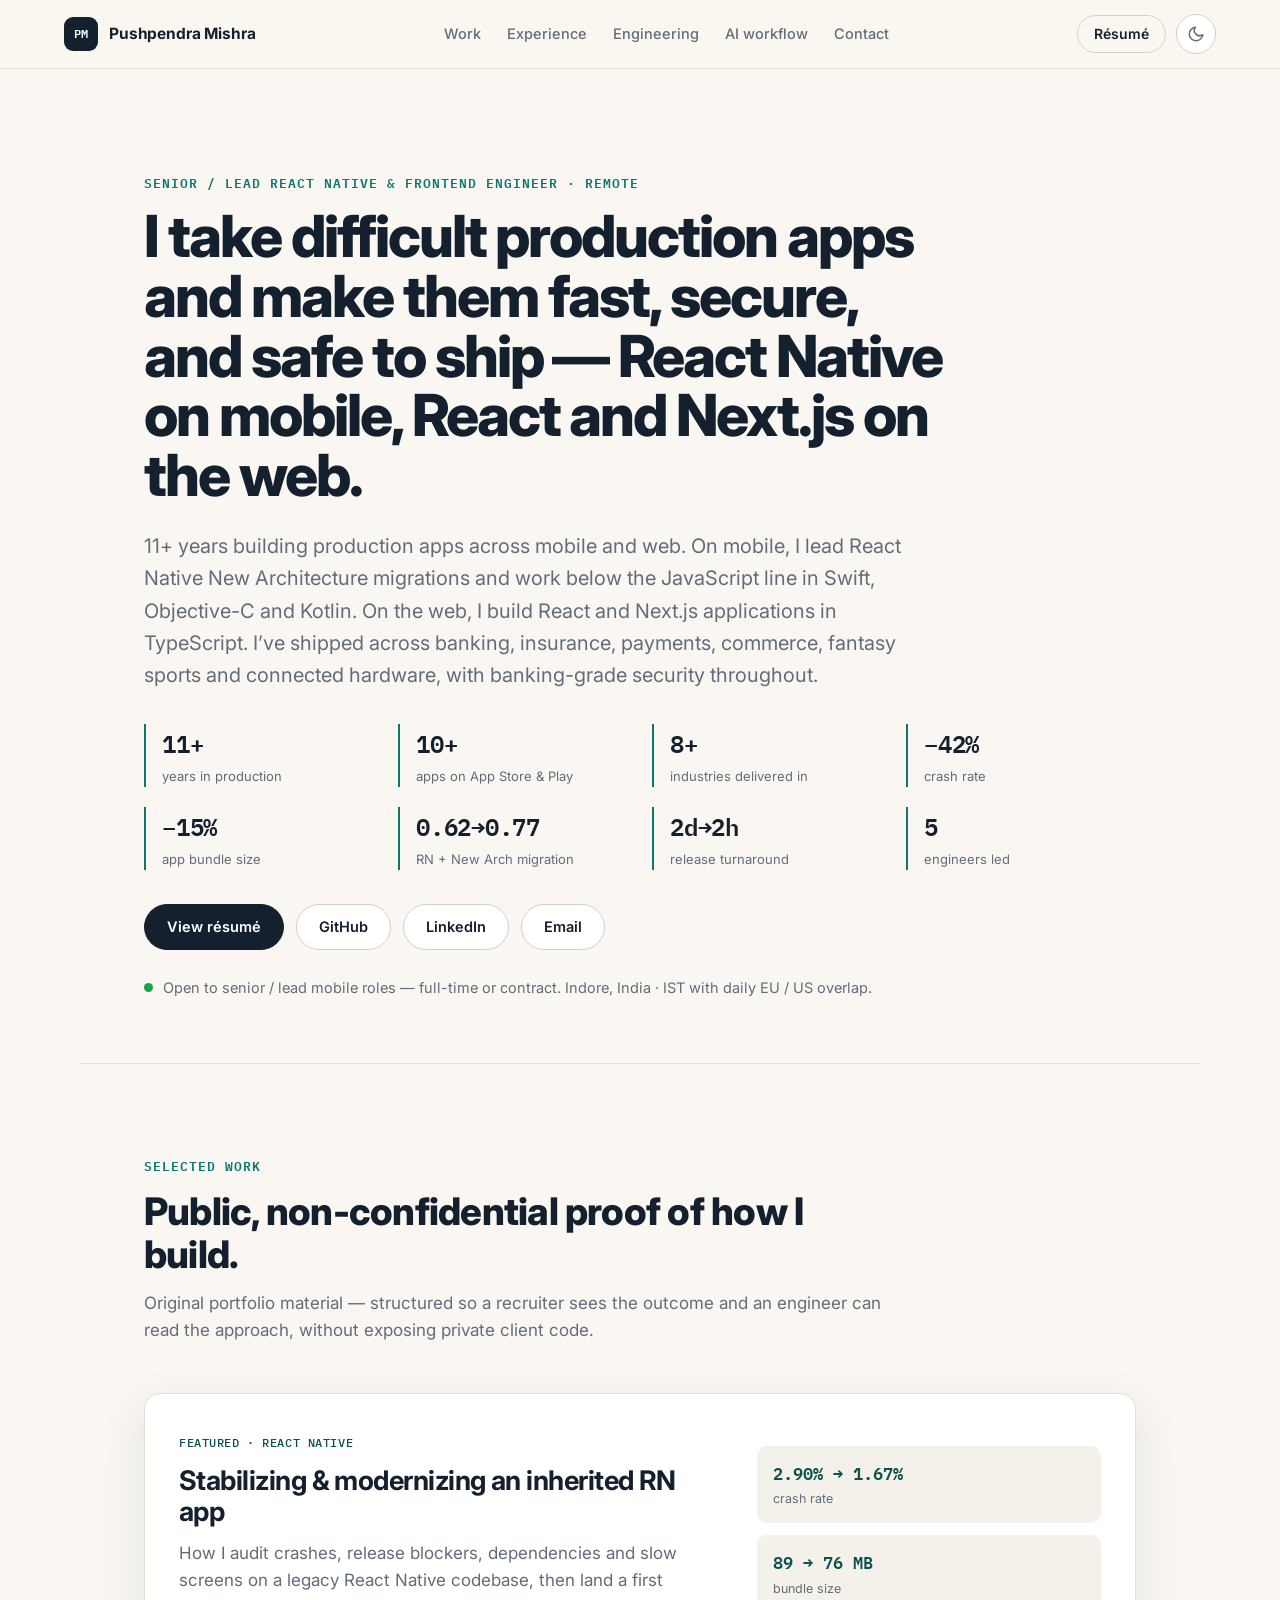
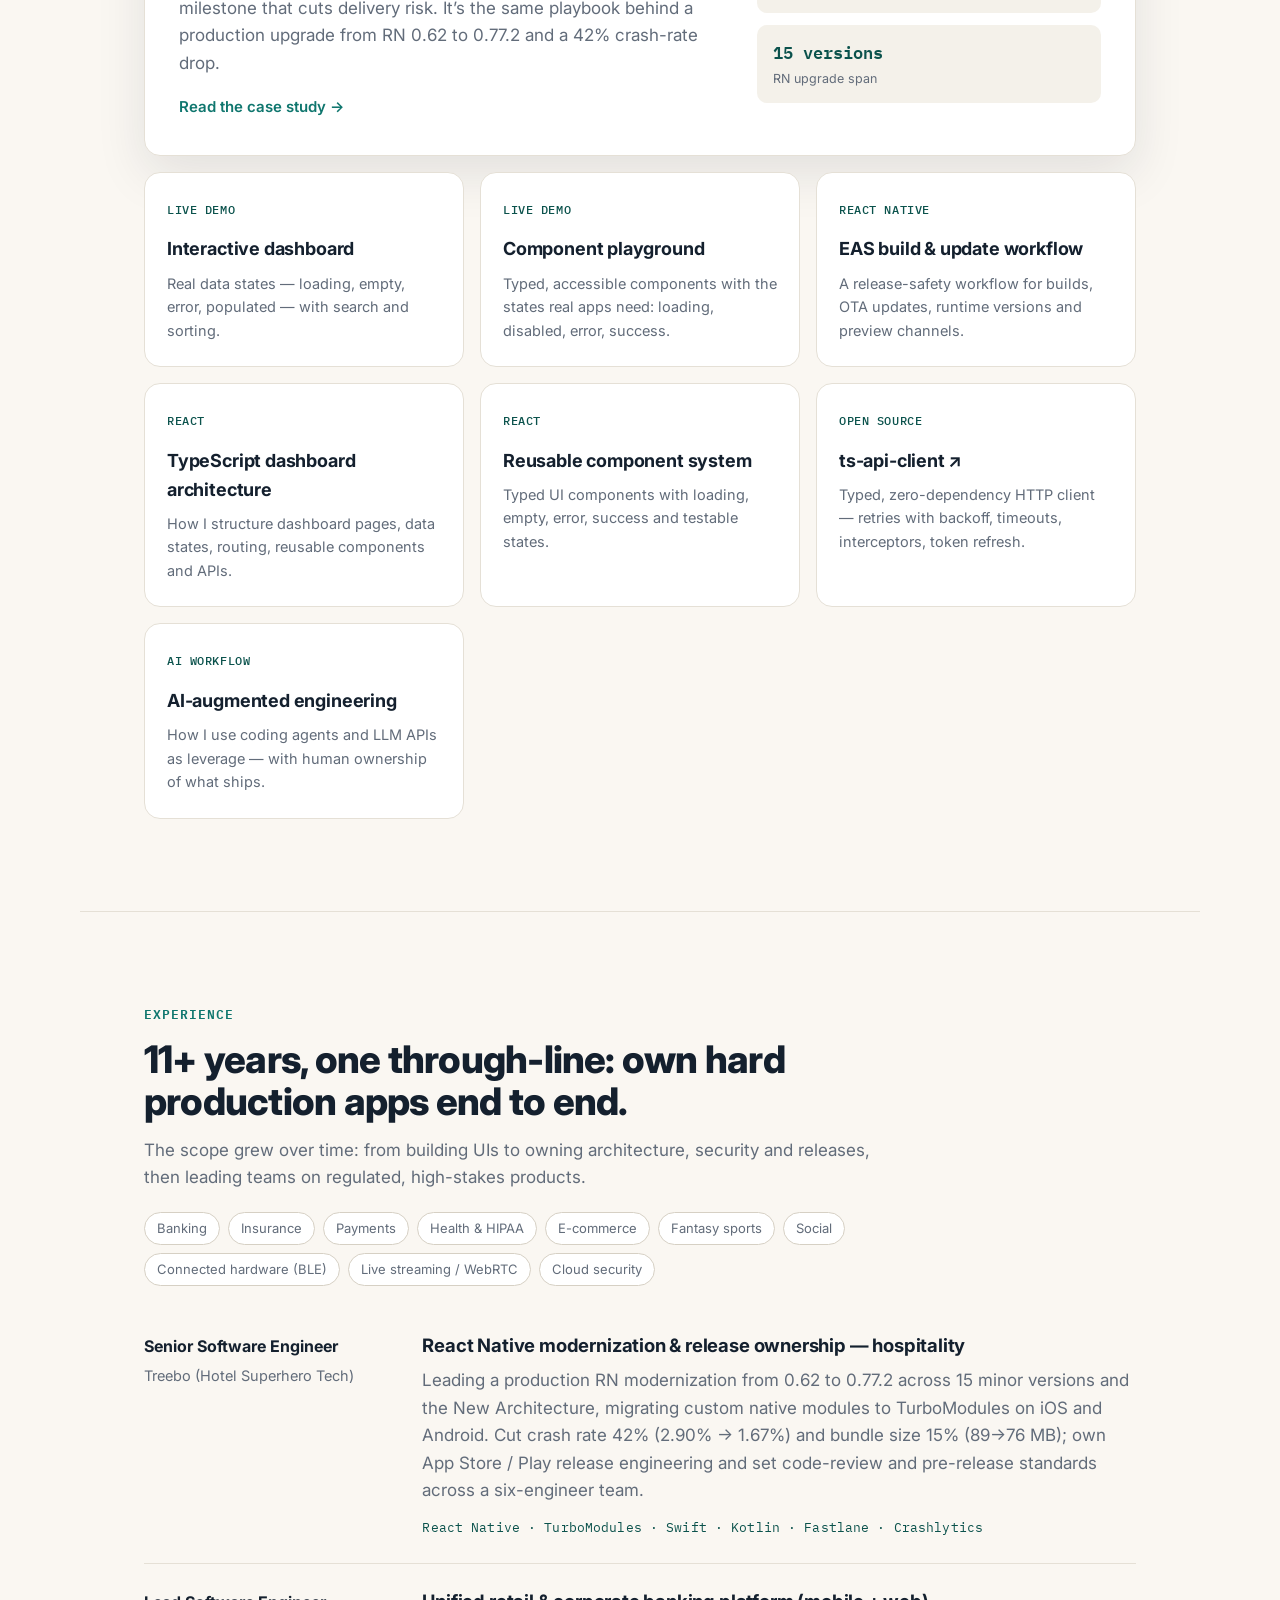
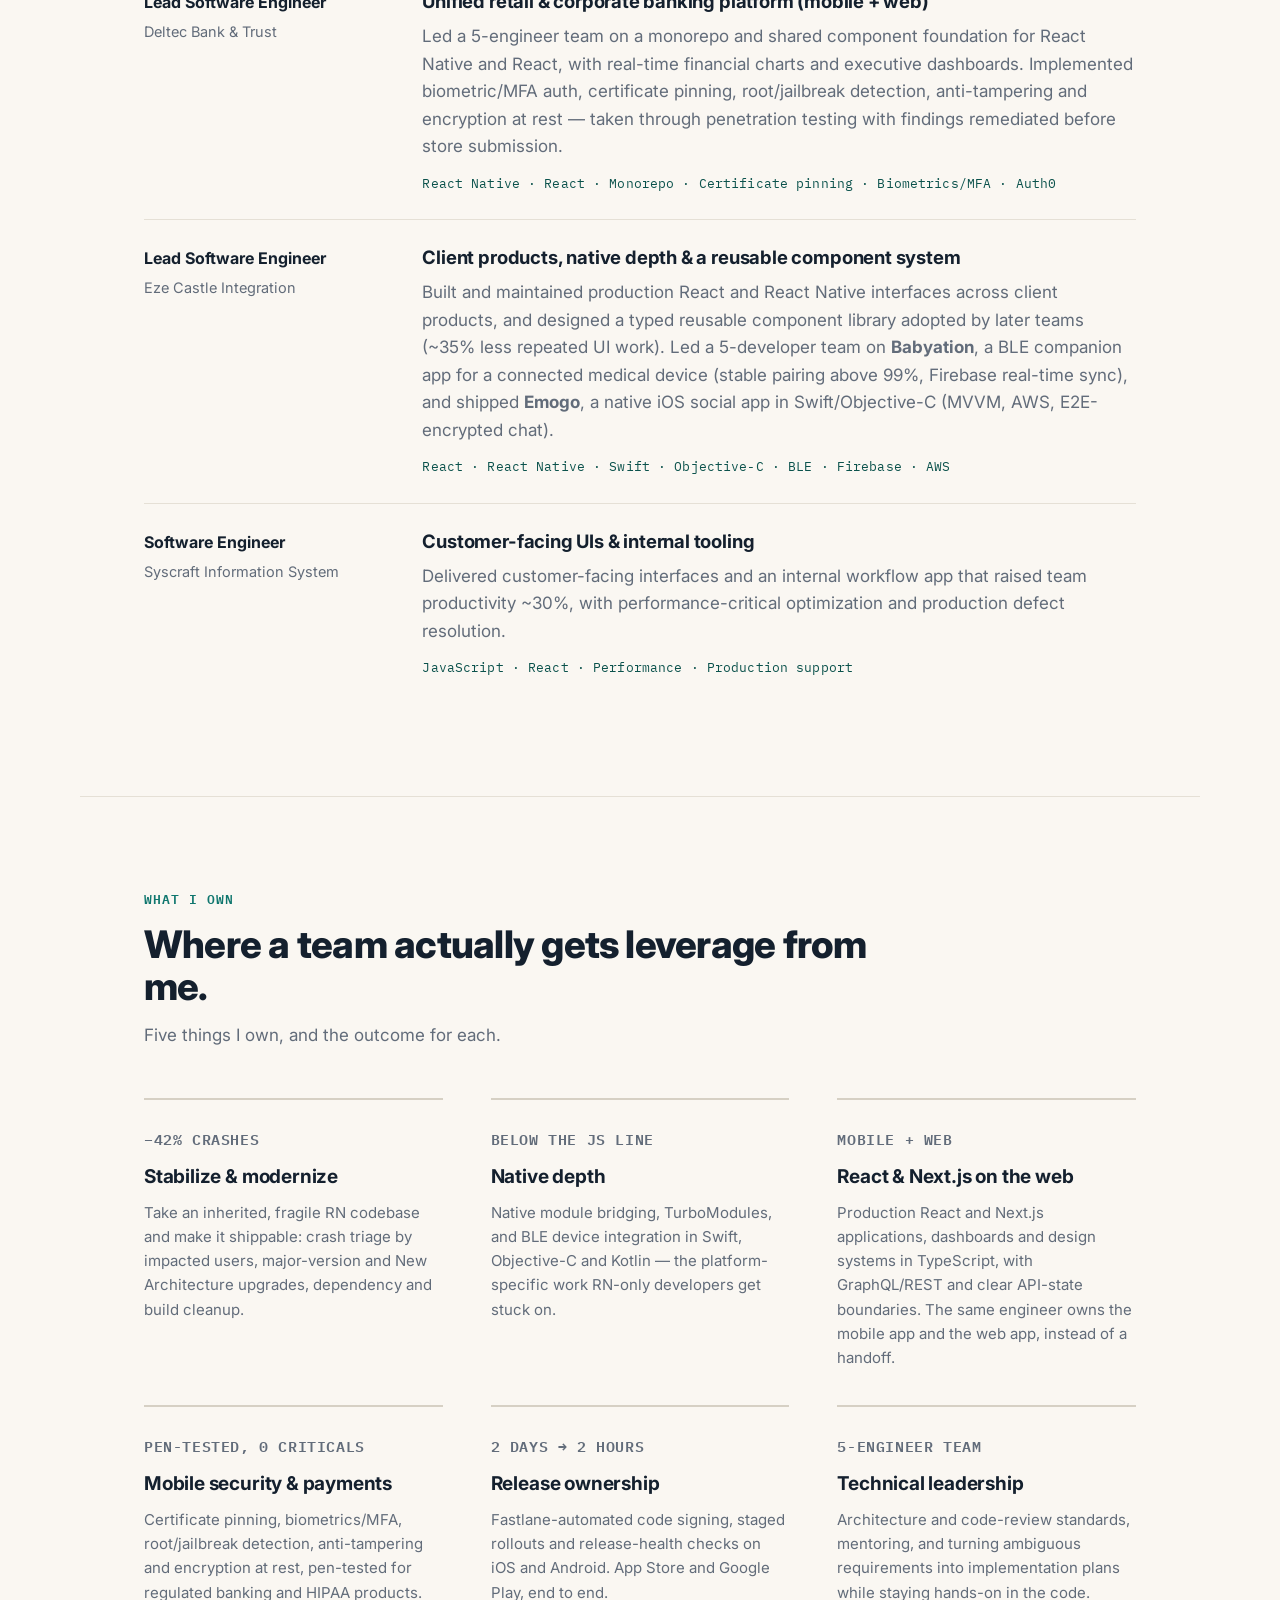
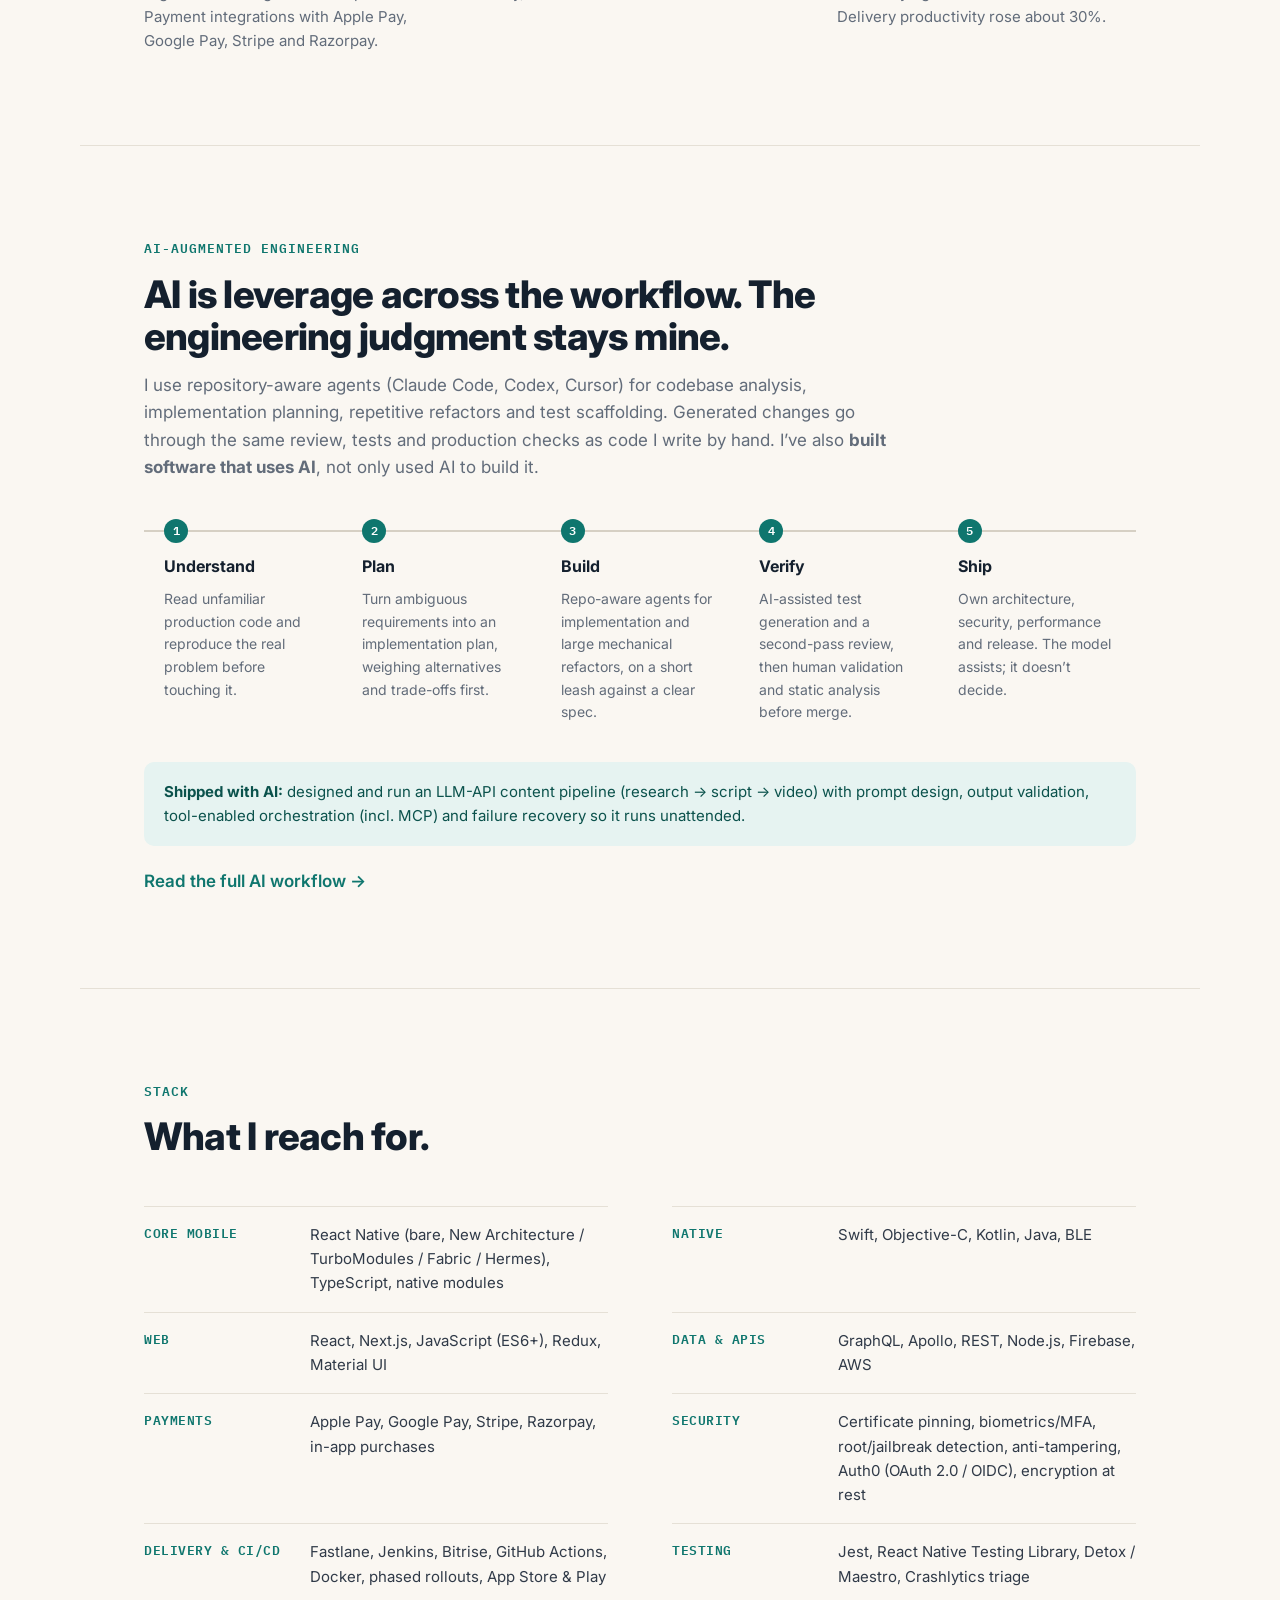
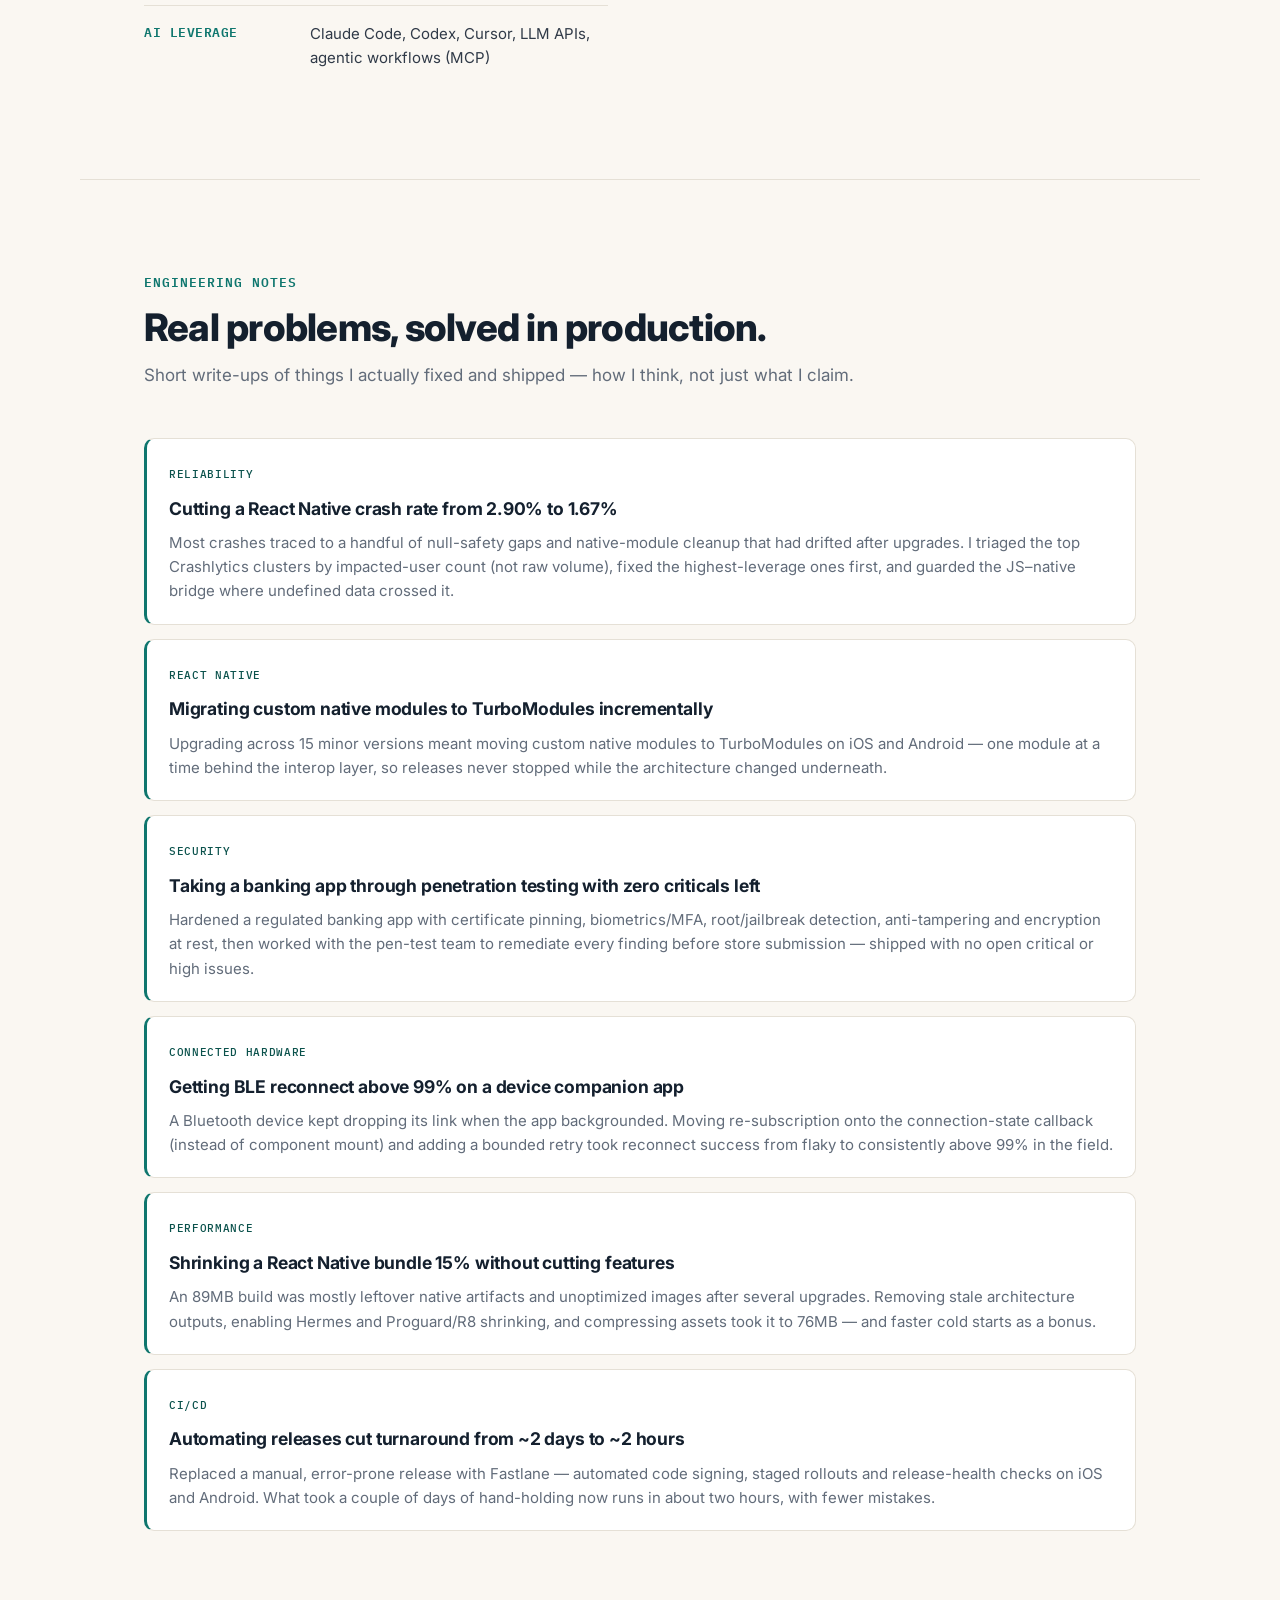
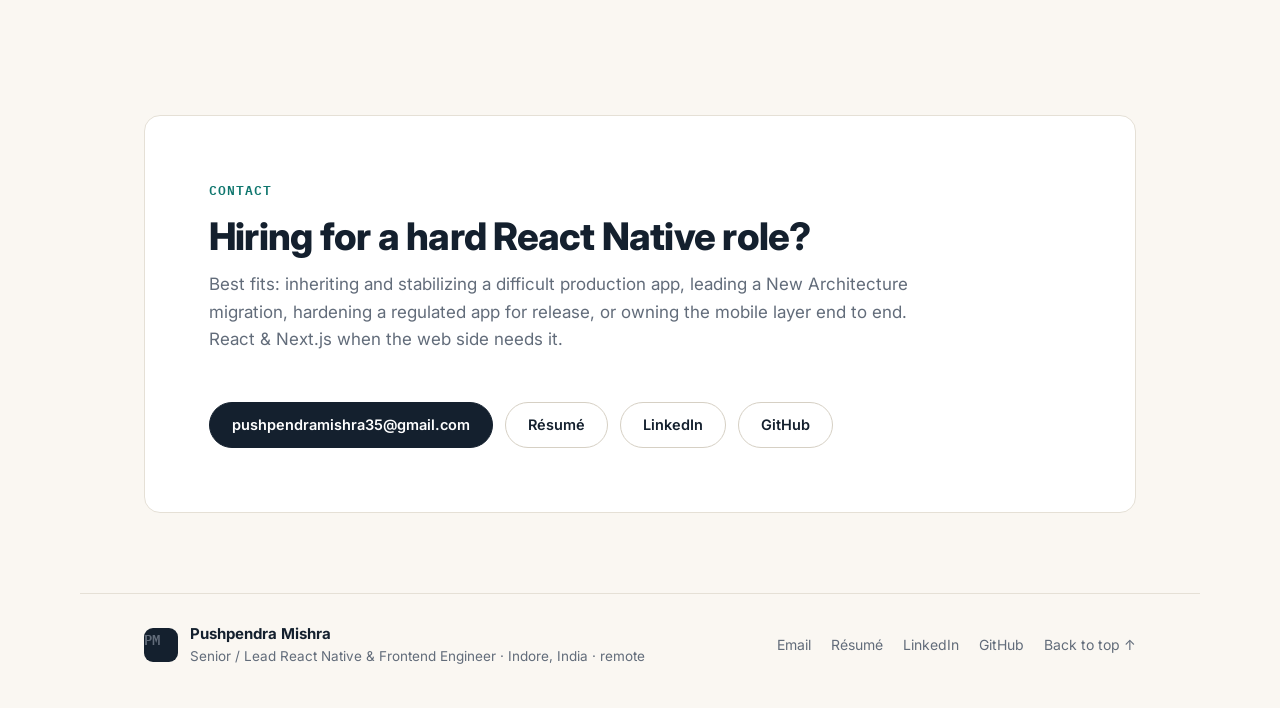
==== commit ffe4eea8: "profile updated." ====
--- a/index.html
+++ b/index.html
@@ -179,6 +179,11 @@
             <h3>ts-api-client &nearr;</h3>
             <p>Typed, zero-dependency HTTP client &mdash; retries with backoff, timeouts, interceptors, token refresh.</p>
           </a>
+          <a class="case-card" href="case-studies/ai-augmented-workflow.html">
+            <span class="tag">AI workflow</span>
+            <h3>AI-augmented engineering</h3>
+            <p>How I use coding agents and LLM APIs as leverage &mdash; with human ownership of what ships.</p>
+          </a>
         </div>
       </section>
 
@@ -329,6 +334,7 @@
           video) with prompt design, output validation, tool-enabled orchestration (incl. MCP) and failure
           recovery so it runs unattended.
         </p>
+        <p class="section-more"><a href="case-studies/ai-augmented-workflow.html">Read the full AI workflow &rarr;</a></p>
       </section>
 
       <!-- ============ STACK ============ -->
@@ -453,6 +459,18 @@
           toggle.setAttribute("aria-label", open ? "Close menu" : "Open menu");
         });
         nav.addEventListener("click", function (e) { if (e.target.tagName === "A") close(); });
+      })();
+
+      // Conversion signals — cookieless, no tracker loaded by default (GA4-ready via dataLayer).
+      // Records résumé / GitHub / LinkedIn / email clicks so effectiveness can be measured
+      // if analytics is ever connected — no cookies, no personal data, no network calls here.
+      (function () {
+        window.dataLayer = window.dataLayer || [];
+        document.addEventListener("click", function (e) {
+          var el = e.target.closest("[data-cta]");
+          if (!el) return;
+          window.dataLayer.push({ event: "cta_click", cta: el.getAttribute("data-cta") });
+        });
       })();
 
       // Reveal-on-scroll — only leaf elements, never whole sections (respects reduced-motion)
--- a/styles.css
+++ b/styles.css
@@ -17,8 +17,8 @@
   --accent: #0f766e;
   --accent-2: #0b524c;
   --accent-soft: #e6f3f1;
-  --radius: 12px;
-  --radius-sm: 8px;
+  --radius: 16px;
+  --radius-sm: 10px;
   --maxw: 1120px;
   --gutter: clamp(20px, 5vw, 64px);
   --shadow: 0 18px 50px rgba(20, 32, 46, 0.10);
@@ -112,10 +112,10 @@
 .icon-button {
   display: inline-grid;
   place-items: center;
-  width: 38px;
-  height: 38px;
+  width: 40px;
+  height: 40px;
   border: 1px solid var(--line-strong);
-  border-radius: var(--radius-sm);
+  border-radius: 50%;
   background: var(--surface);
   color: var(--muted);
   cursor: pointer;
@@ -134,9 +134,9 @@
   align-items: center;
   justify-content: center;
   min-height: 46px;
-  padding: 0 20px;
+  padding: 0 22px;
   border: 1px solid var(--line-strong);
-  border-radius: var(--radius-sm);
+  border-radius: 999px;
   background: var(--surface);
   color: var(--heading);
   font-family: var(--sans);
@@ -153,7 +153,7 @@
   color: #fff;
 }
 .button.primary:hover { background: var(--accent); border-color: var(--accent); }
-.button.ghost { min-height: 38px; padding: 0 14px; background: transparent; border-color: var(--line-strong); font-size: 14px; }
+.button.ghost { min-height: 38px; padding: 0 16px; background: transparent; border-color: var(--line-strong); font-size: 14px; }
 
 /* ---------- Layout primitives ---------- */
 .section {
@@ -188,10 +188,10 @@
 }
 .hero h1 {
   margin: 6px 0 0;
-  max-width: 780px;
+  max-width: 800px;
   font-size: clamp(33px, 5vw, 58px);
-  line-height: 1.06;
-  letter-spacing: -0.03em;
+  line-height: 1.03;
+  letter-spacing: -0.035em;
   font-weight: 800;
 }
 .hero-text {
@@ -406,6 +406,9 @@
   font-size: 15px;
 }
 .ai-note strong { color: var(--accent-2); }
+.section-more { margin: 22px 0 0; }
+.section-more a { color: var(--accent); font-weight: 600; text-decoration: none; }
+.section-more a:hover { text-decoration: underline; }
 
 /* ---------- Stack ---------- */
 .stack { display: grid; grid-template-columns: repeat(2, minmax(0, 1fr)); gap: 0 clamp(28px, 5vw, 64px); margin: 0; }
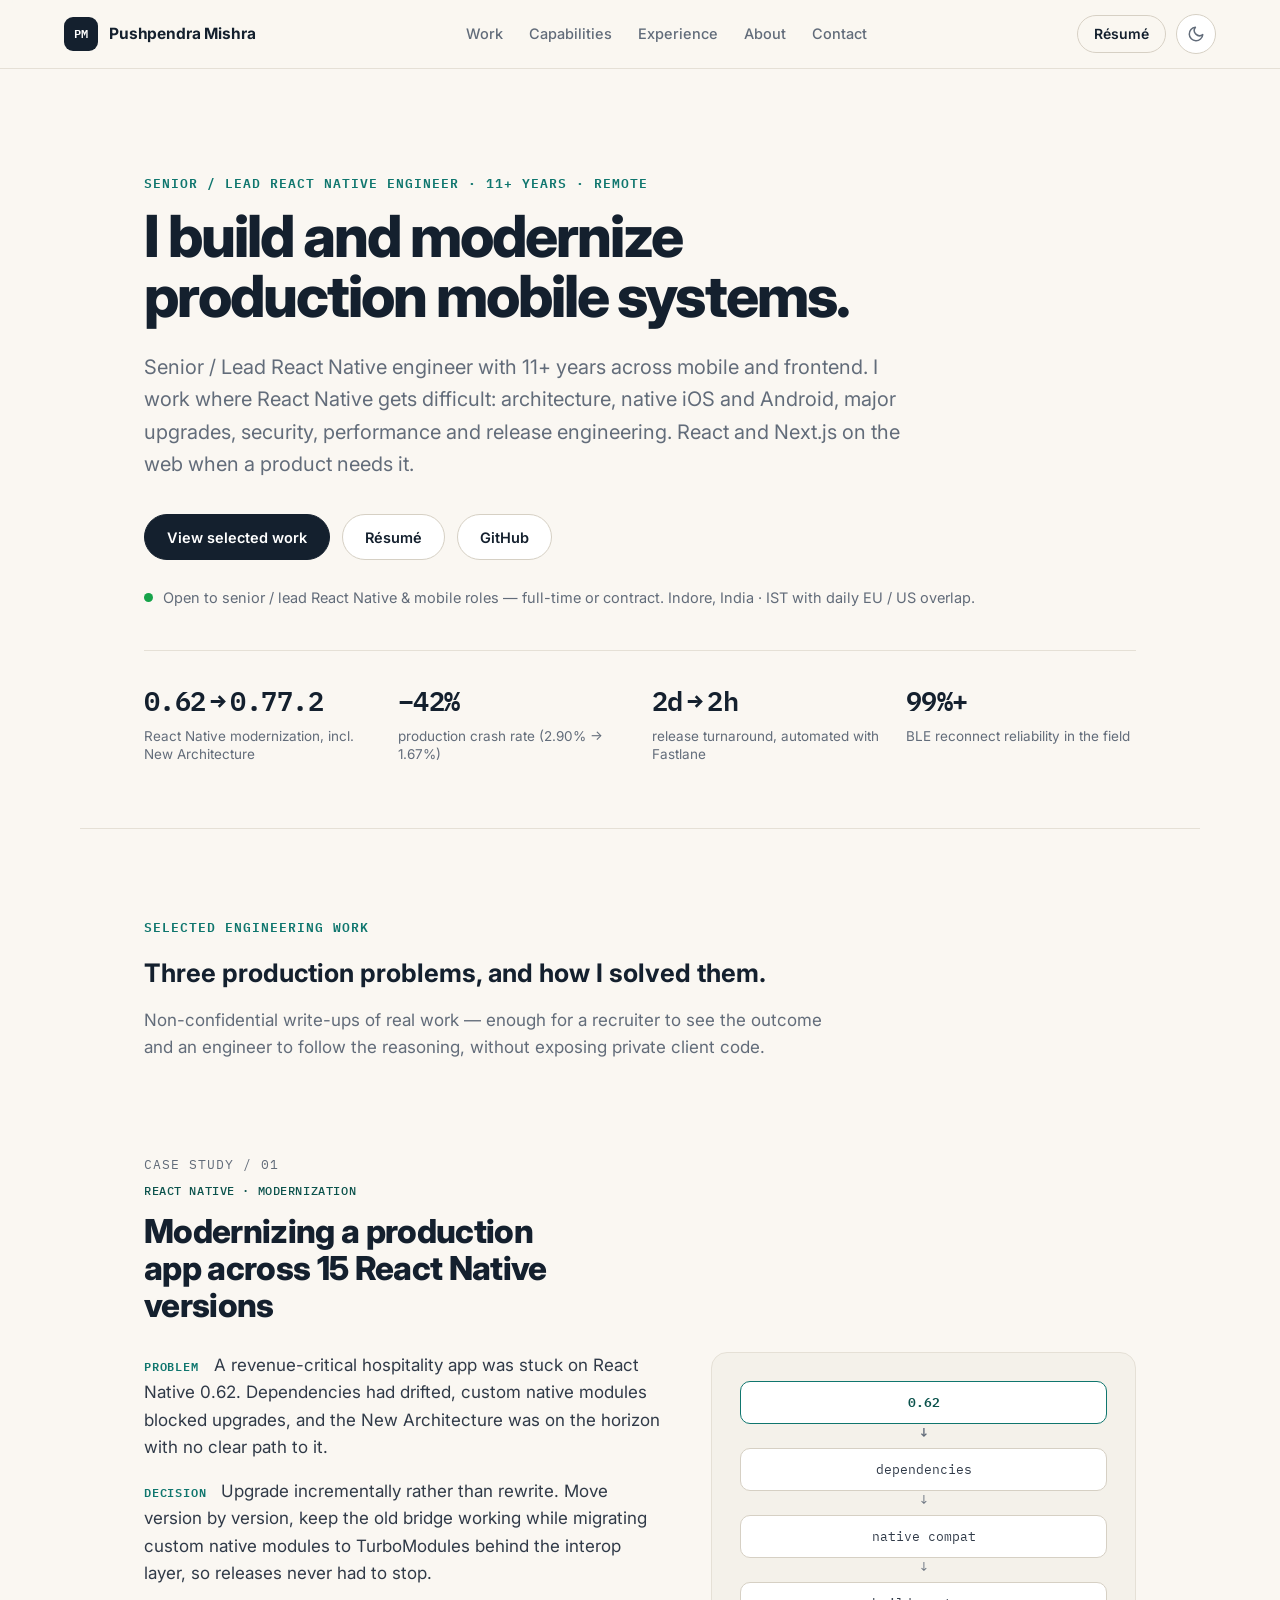
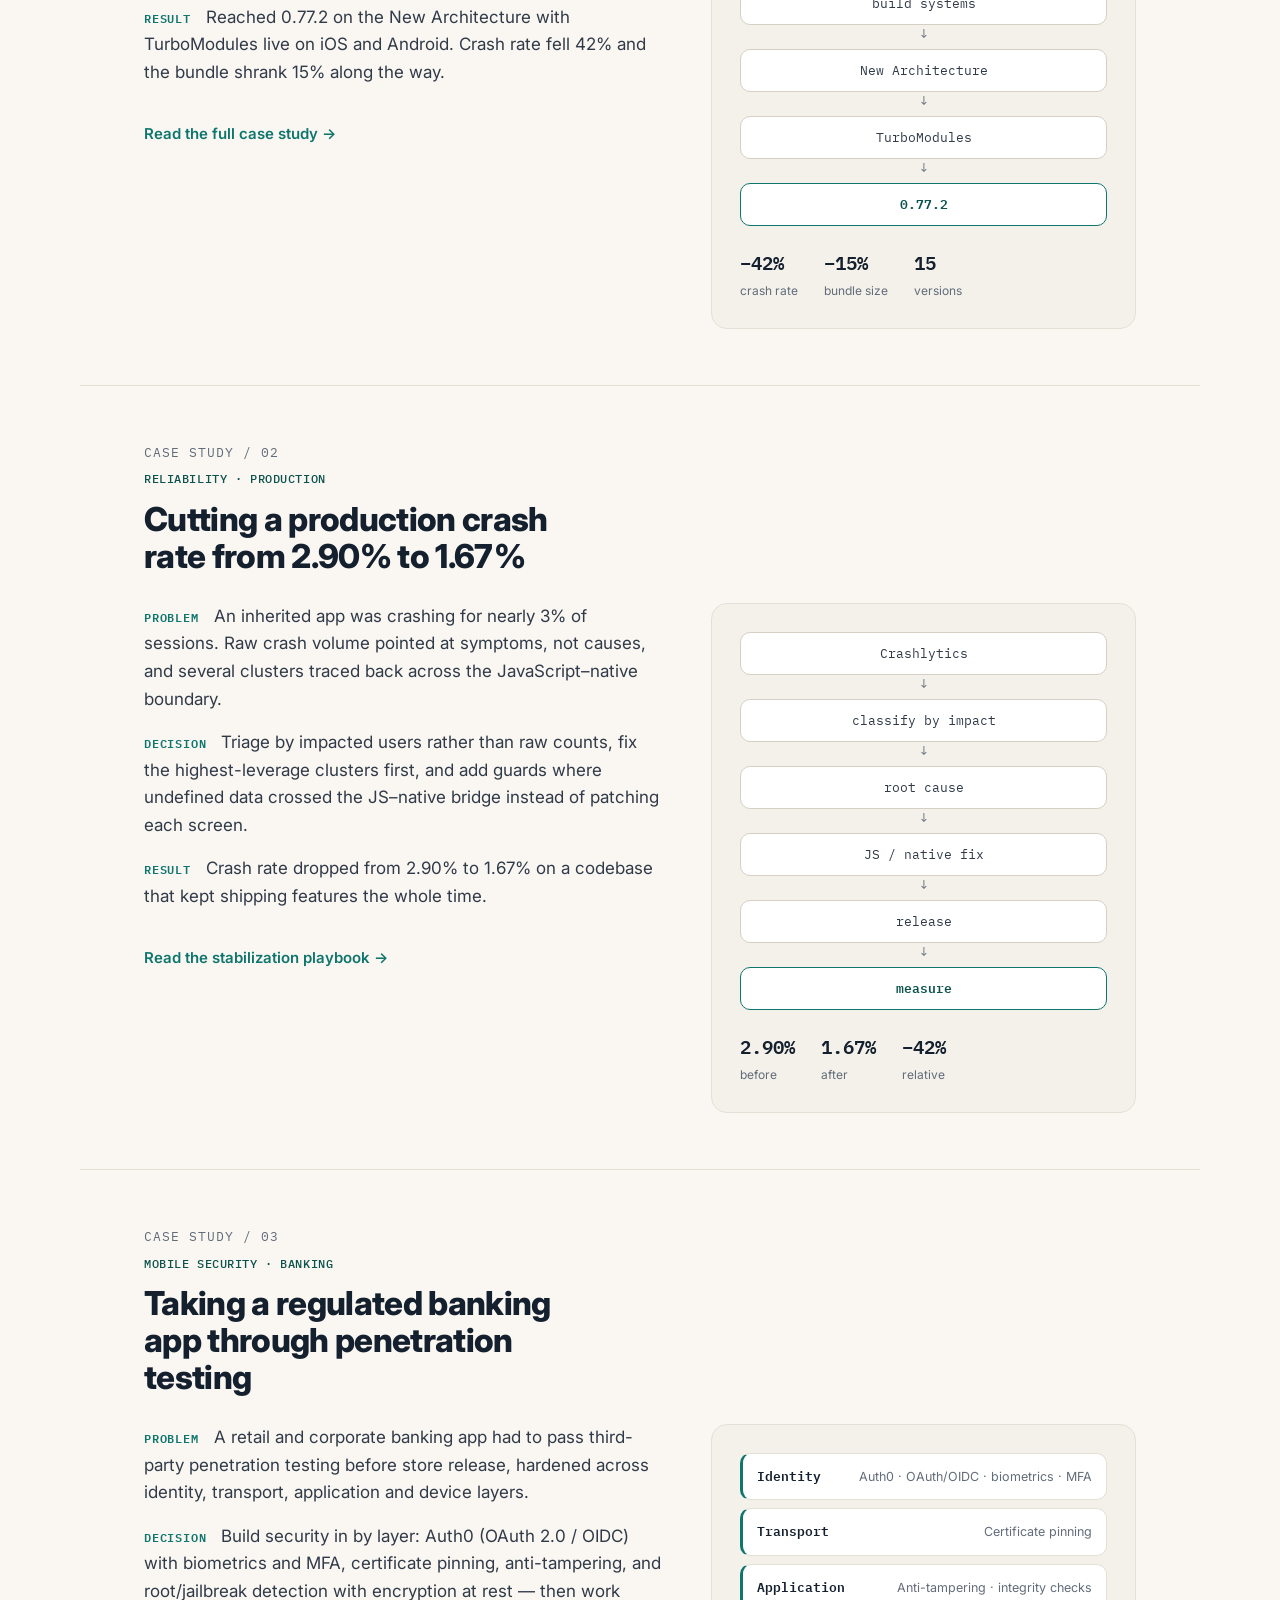
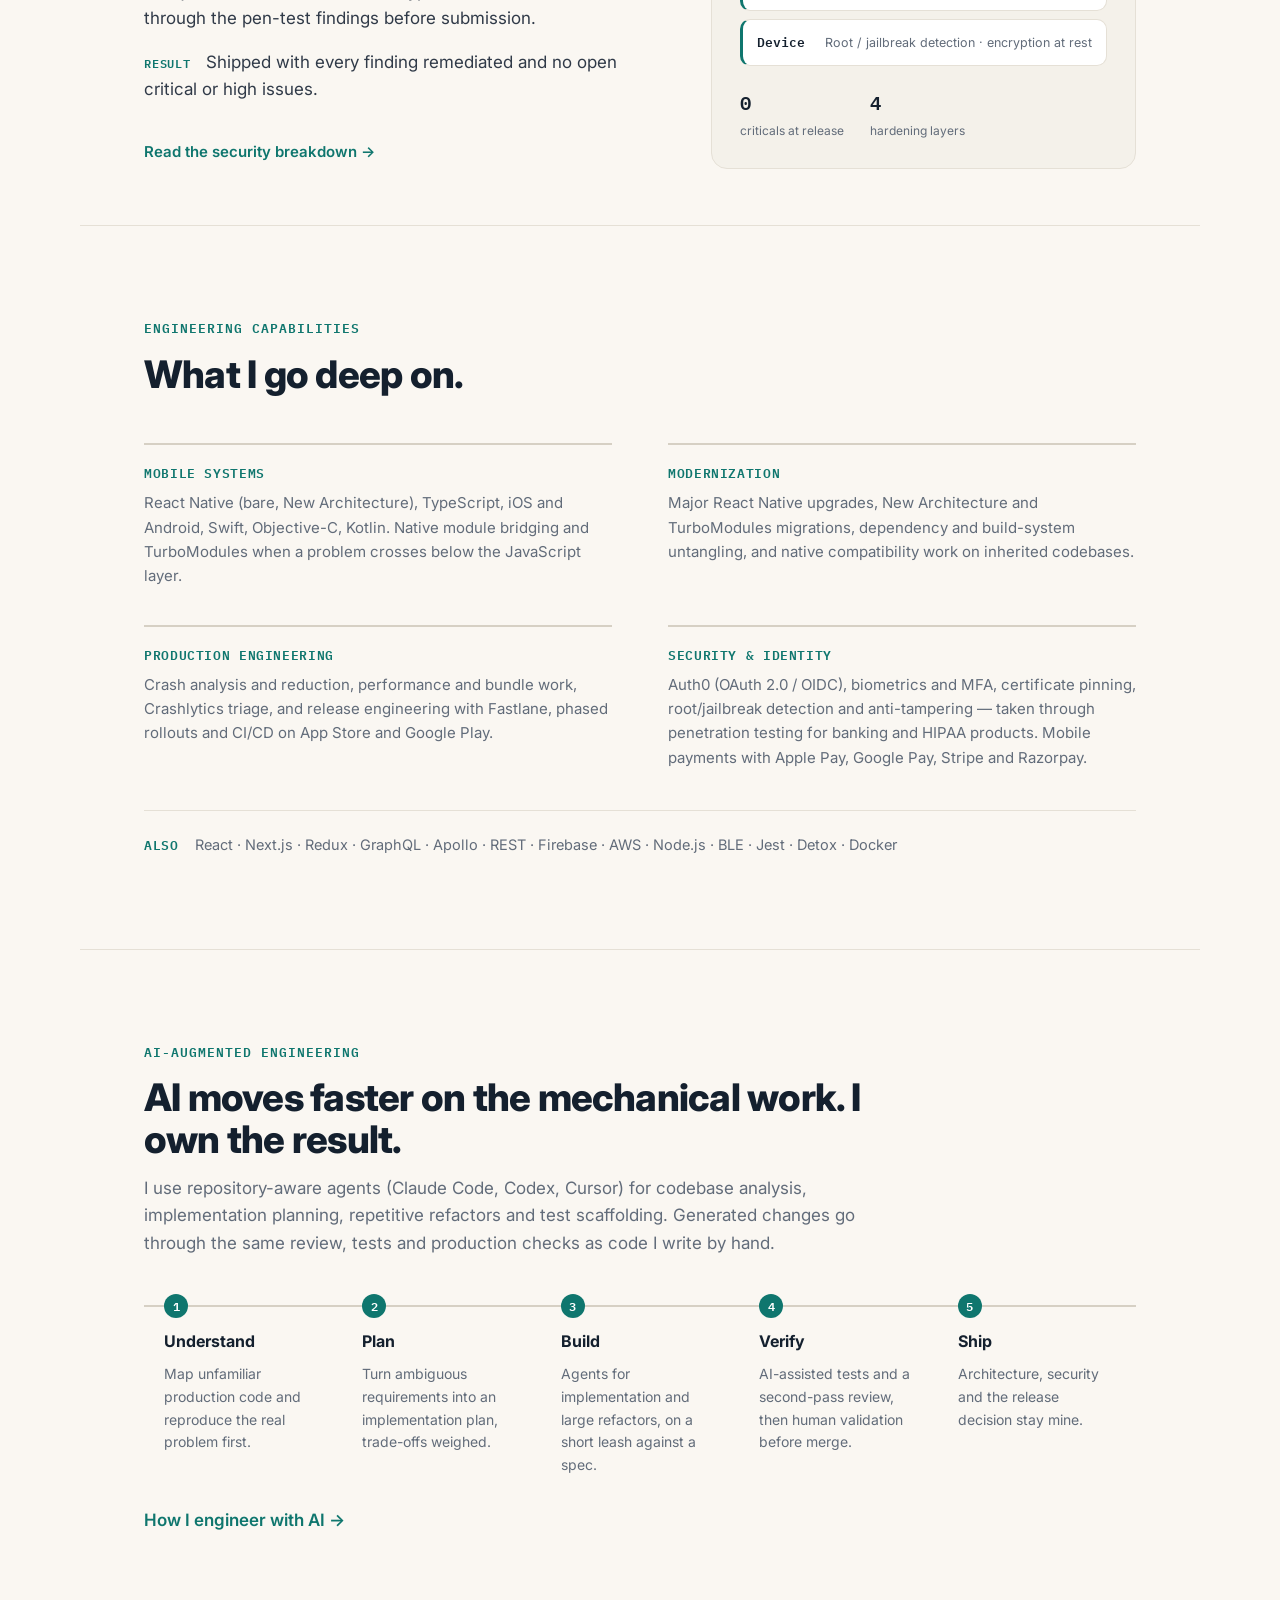
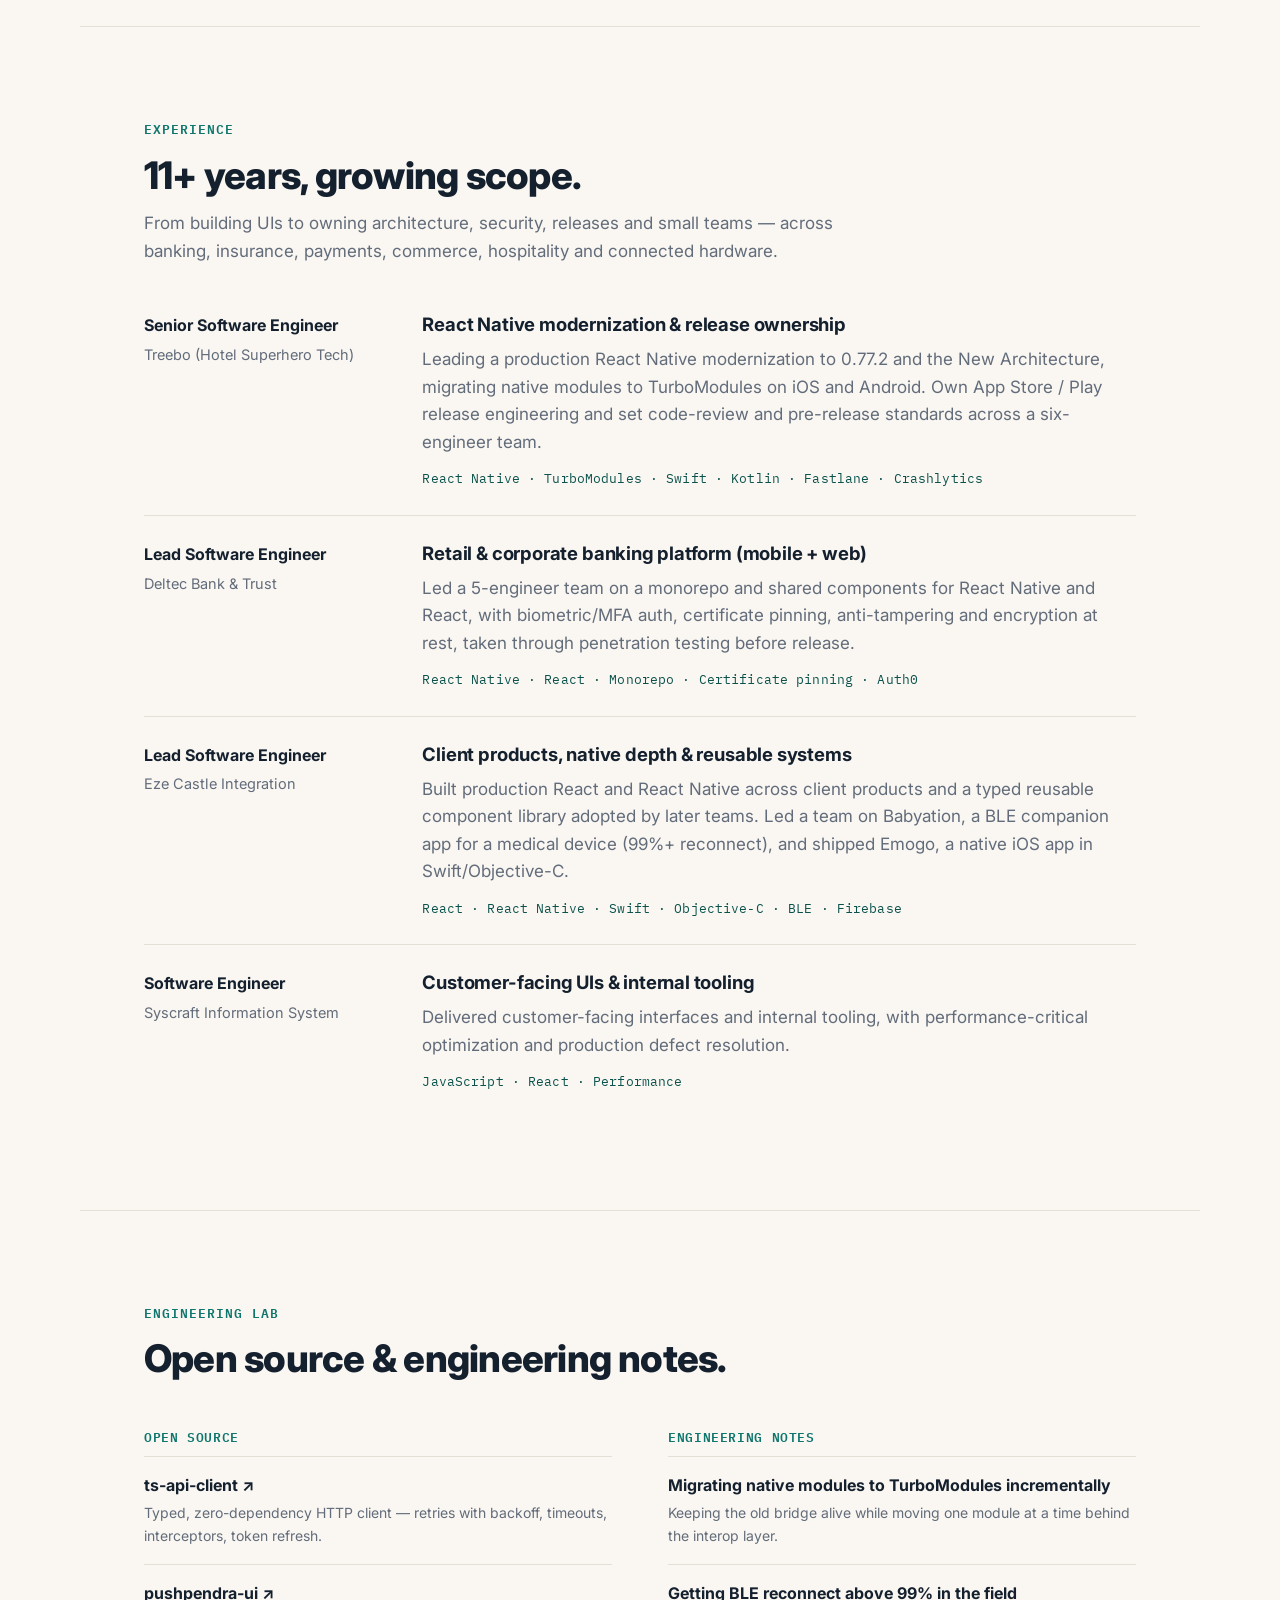
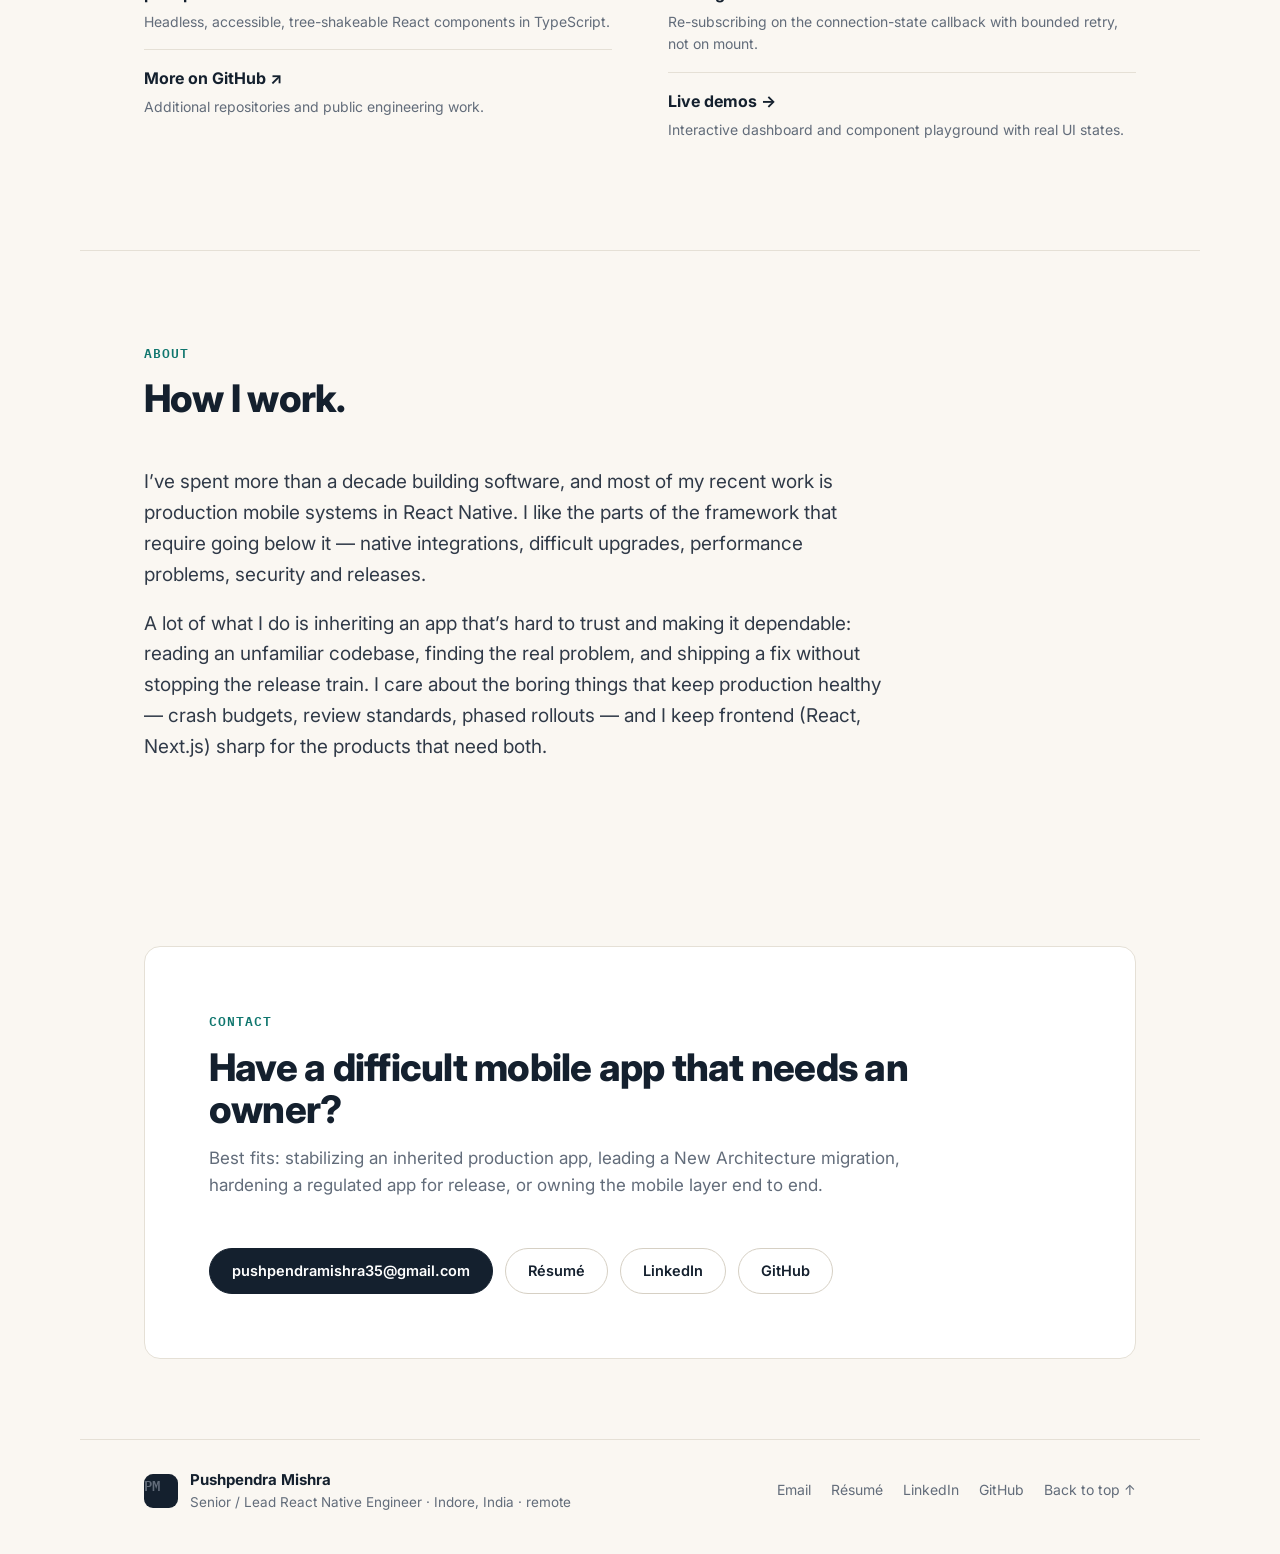
==== commit 6626c656: "portfolio updates." ====
--- a/index.html
+++ b/index.html
@@ -5,9 +5,9 @@
     <meta name="viewport" content="width=device-width, initial-scale=1" />
     <meta
       name="description"
-      content="Pushpendra Mishra — Senior / Lead React Native & Frontend Engineer, 11+ years. React Native New Architecture (TurboModules, Fabric, Hermes) and native iOS/Android on mobile; React, Next.js and TypeScript on the web. Banking-grade mobile security and production app modernization."
+      content="Pushpendra Mishra — Senior / Lead React Native Engineer, 11+ years building and modernizing production mobile systems. React Native New Architecture (TurboModules, Fabric, Hermes), native iOS/Android, mobile security and release engineering. React & Next.js on the web."
     />
-    <title>Pushpendra Mishra | Senior / Lead React Native &amp; Frontend Engineer</title>
+    <title>Pushpendra Mishra | Senior / Lead React Native Engineer</title>
     <link rel="preconnect" href="https://fonts.googleapis.com" />
     <link rel="preconnect" href="https://fonts.gstatic.com" crossorigin />
     <link
@@ -16,7 +16,6 @@
     />
     <link rel="stylesheet" href="styles.css" />
     <script>
-      // Set theme before first paint to avoid a flash of the wrong theme.
       (function () {
         try {
           var saved = localStorage.getItem("theme");
@@ -26,16 +25,16 @@
       })();
     </script>
 
-    <!-- Social / SEO -->
     <link rel="canonical" href="https://pushpendramishra35.github.io/aboutme/" />
     <meta property="og:type" content="website" />
     <meta property="og:url" content="https://pushpendramishra35.github.io/aboutme/" />
-    <meta property="og:title" content="Pushpendra Mishra — Senior / Lead React Native & Frontend Engineer" />
-    <meta property="og:description" content="11+ years building production apps across mobile and web. React Native New Architecture and native iOS/Android on mobile; React, Next.js and TypeScript on the web. Banking-grade security and app modernization." />
+    <meta property="og:title" content="Pushpendra Mishra — Senior / Lead React Native Engineer" />
+    <meta property="og:description" content="11+ years building and modernizing production mobile systems. React Native New Architecture, native iOS/Android, mobile security and release engineering. React & Next.js on the web." />
+    <!-- og-cover.svg is a branded name+title cover; LinkedIn/Twitter need a PNG, so OG points at the photo until assets/og-cover.png exists. -->
     <meta property="og:image" content="https://pushpendramishra35.github.io/aboutme/assets/profile.jpg" />
     <meta name="twitter:card" content="summary_large_image" />
-    <meta name="twitter:title" content="Pushpendra Mishra — Senior / Lead React Native & Frontend Engineer" />
-    <meta name="twitter:description" content="11+ years across mobile and web — React Native New Architecture, native iOS/Android, and React / Next.js. Banking-grade security and app modernization." />
+    <meta name="twitter:title" content="Pushpendra Mishra — Senior / Lead React Native Engineer" />
+    <meta name="twitter:description" content="11+ years building and modernizing production mobile systems — React Native, native iOS/Android, security and release engineering." />
     <meta name="twitter:image" content="https://pushpendramishra35.github.io/aboutme/assets/profile.jpg" />
     <link rel="icon" href="data:image/svg+xml,%3Csvg xmlns='http://www.w3.org/2000/svg' viewBox='0 0 100 100'%3E%3Crect width='100' height='100' rx='22' fill='%230f766e'/%3E%3Ctext x='50' y='63' font-family='Arial,sans-serif' font-size='44' font-weight='700' fill='white' text-anchor='middle'%3EPM%3C/text%3E%3C/svg%3E" />
     <script type="application/ld+json">
@@ -43,9 +42,8 @@
         "@context": "https://schema.org",
         "@type": "Person",
         "name": "Pushpendra Mishra",
-        "jobTitle": "Senior / Lead React Native & Frontend Engineer",
+        "jobTitle": "Senior / Lead React Native Engineer",
         "url": "https://pushpendramishra35.github.io/aboutme/",
-        "image": "https://pushpendramishra35.github.io/aboutme/assets/profile.jpg",
         "email": "mailto:pushpendramishra35@gmail.com",
         "address": { "@type": "PostalAddress", "addressLocality": "Indore", "addressCountry": "IN" },
         "sameAs": [
@@ -53,7 +51,7 @@
           "https://github.com/pushpendramishra35",
           "https://stackoverflow.com/users/5777554"
         ],
-        "knowsAbout": ["React Native", "React Native New Architecture", "TurboModules", "Fabric", "Hermes", "Native Modules", "React", "Next.js", "TypeScript", "iOS", "Swift", "Objective-C", "Android", "Kotlin", "BLE", "Mobile Security", "Certificate Pinning", "Auth0 OAuth 2.0 / OIDC", "GraphQL", "Apollo", "REST", "Firebase", "Fastlane", "CI/CD", "Jest", "Detox", "Node.js", "LLM APIs"]
+        "knowsAbout": ["React Native", "React Native New Architecture", "TurboModules", "Fabric", "Hermes", "Native Modules", "iOS", "Swift", "Objective-C", "Android", "Kotlin", "Mobile Architecture", "Mobile Security", "Certificate Pinning", "BLE", "React", "Next.js", "TypeScript", "GraphQL", "Auth0 OAuth 2.0 / OIDC", "Fastlane", "CI/CD"]
       }
     </script>
   </head>
@@ -66,9 +64,9 @@
       </a>
       <nav class="nav" id="primary-nav" aria-label="Primary">
         <a href="#work">Work</a>
+        <a href="#capabilities">Capabilities</a>
         <a href="#experience">Experience</a>
-        <a href="#engineering">Engineering</a>
-        <a href="#ai">AI workflow</a>
+        <a href="#about">About</a>
         <a href="#contact">Contact</a>
       </nav>
       <div class="header-actions">
@@ -86,121 +84,192 @@
     <main id="top">
       <!-- ============ HERO ============ -->
       <section class="hero">
-        <p class="eyebrow">Senior / Lead React Native &amp; Frontend Engineer &middot; Remote</p>
-        <h1>I take difficult production apps and make them fast, secure, and safe to ship &mdash; React Native on mobile, React and Next.js on the web.</h1>
+        <p class="eyebrow">Senior / Lead React Native Engineer &middot; 11+ years &middot; Remote</p>
+        <h1>I build and modernize production mobile systems.</h1>
         <p class="hero-text">
-          11+ years building production apps across mobile and web. On mobile, I lead React Native New
-          Architecture migrations and work below the JavaScript line in Swift, Objective-C and Kotlin. On the
-          web, I build React and Next.js applications in TypeScript. I&rsquo;ve shipped across banking, insurance,
-          payments, commerce, fantasy sports and connected hardware, with banking-grade security throughout.
+          Senior / Lead React Native engineer with 11+ years across mobile and frontend. I work where React
+          Native gets difficult: architecture, native iOS and Android, major upgrades, security, performance and
+          release engineering. React and Next.js on the web when a product needs it.
         </p>
-
-        <ul class="proof-row" aria-label="Key facts">
-          <li><span class="pv">11+</span><span class="pl">years in production</span></li>
-          <li><span class="pv">10+</span><span class="pl">apps on App Store &amp; Play</span></li>
-          <li><span class="pv">8+</span><span class="pl">industries delivered in</span></li>
-          <li><span class="pv">&minus;42%</span><span class="pl">crash rate</span></li>
-          <li><span class="pv">&minus;15%</span><span class="pl">app bundle size</span></li>
-          <li><span class="pv">0.62&rarr;0.77</span><span class="pl">RN + New Arch migration</span></li>
-          <li><span class="pv">2d&rarr;2h</span><span class="pl">release turnaround</span></li>
-          <li><span class="pv">5</span><span class="pl">engineers led</span></li>
-        </ul>
-
         <div class="hero-actions">
-          <a class="button primary" href="resume.html" data-cta="resume">View résumé</a>
+          <a class="button primary" href="#work" data-cta="work">View selected work</a>
+          <a class="button" href="resume.html" data-cta="resume">Résumé</a>
           <a class="button" href="https://github.com/pushpendramishra35" target="_blank" rel="noopener" data-cta="github">GitHub</a>
-          <a class="button" href="https://www.linkedin.com/in/pushpendra-mishra-53b133b3/" target="_blank" rel="noopener" data-cta="linkedin">LinkedIn</a>
-          <a class="button" href="mailto:pushpendramishra35@gmail.com?subject=React%20Native%20role" data-cta="email">Email</a>
-        </div>
-
+        </div>
         <p class="availability">
           <span class="status-dot" aria-hidden="true"></span>
-          Open to senior / lead mobile roles &mdash; full-time or contract. Indore, India &middot; IST with daily EU&nbsp;/&nbsp;US overlap.
+          Open to senior / lead React Native &amp; mobile roles &mdash; full-time or contract. Indore, India &middot; IST with daily EU&nbsp;/&nbsp;US overlap.
         </p>
-      </section>
-
-      <!-- ============ SELECTED WORK ============ -->
-      <section class="section" id="work">
-        <div class="section-head">
-          <p class="eyebrow">Selected work</p>
-          <h2>Public, non-confidential proof of how I build.</h2>
+
+        <dl class="impact" aria-label="Selected impact">
+          <div><dt>0.62&thinsp;&rarr;&thinsp;0.77.2</dt><dd>React Native modernization, incl. New Architecture</dd></div>
+          <div><dt>&minus;42%</dt><dd>production crash rate (2.90% &rarr; 1.67%)</dd></div>
+          <div><dt>2d&thinsp;&rarr;&thinsp;2h</dt><dd>release turnaround, automated with Fastlane</dd></div>
+          <div><dt>99%+</dt><dd>BLE reconnect reliability in the field</dd></div>
+        </dl>
+      </section>
+
+      <!-- ============ SELECTED ENGINEERING WORK ============ -->
+      <section id="work" class="work-intro">
+        <p class="eyebrow">Selected engineering work</p>
+        <h2>Three production problems, and how I solved them.</h2>
+        <p class="section-sub">
+          Non-confidential write-ups of real work &mdash; enough for a recruiter to see the outcome and an
+          engineer to follow the reasoning, without exposing private client code.
+        </p>
+      </section>
+
+      <!-- CASE STUDY 01 — MODERNIZATION -->
+      <article class="story">
+        <header class="story-head">
+          <span class="cs-num">Case study / 01</span>
+          <span class="tag">React Native · Modernization</span>
+          <h3>Modernizing a production app across 15 React Native versions</h3>
+        </header>
+        <div class="story-grid">
+          <div class="story-body">
+            <p><span class="cs-label">Problem</span> A revenue-critical hospitality app was stuck on React Native 0.62. Dependencies had drifted, custom native modules blocked upgrades, and the New Architecture was on the horizon with no clear path to it.</p>
+            <p><span class="cs-label">Decision</span> Upgrade incrementally rather than rewrite. Move version by version, keep the old bridge working while migrating custom native modules to TurboModules behind the interop layer, so releases never had to stop.</p>
+            <p><span class="cs-label">Result</span> Reached 0.77.2 on the New Architecture with TurboModules live on iOS and Android. Crash rate fell 42% and the bundle shrank 15% along the way.</p>
+            <a class="link-arrow" href="case-studies/react-native-modernization.html">Read the full case study &rarr;</a>
+          </div>
+          <div class="story-aside">
+            <div class="diagram" role="img" aria-label="Upgrade path: 0.62 to dependency migration to native compatibility to build systems to New Architecture to TurboModules to 0.77.2">
+              <span class="chip strong">0.62</span>
+              <span class="chip">dependencies</span>
+              <span class="chip">native compat</span>
+              <span class="chip">build systems</span>
+              <span class="chip">New Architecture</span>
+              <span class="chip">TurboModules</span>
+              <span class="chip strong">0.77.2</span>
+            </div>
+            <div class="cs-result">
+              <div><strong>&minus;42%</strong><span>crash rate</span></div>
+              <div><strong>&minus;15%</strong><span>bundle size</span></div>
+              <div><strong>15</strong><span>versions</span></div>
+            </div>
+          </div>
+        </div>
+      </article>
+
+      <!-- CASE STUDY 02 — STABILIZATION -->
+      <article class="story">
+        <header class="story-head">
+          <span class="cs-num">Case study / 02</span>
+          <span class="tag">Reliability · Production</span>
+          <h3>Cutting a production crash rate from 2.90% to 1.67%</h3>
+        </header>
+        <div class="story-grid">
+          <div class="story-body">
+            <p><span class="cs-label">Problem</span> An inherited app was crashing for nearly 3% of sessions. Raw crash volume pointed at symptoms, not causes, and several clusters traced back across the JavaScript–native boundary.</p>
+            <p><span class="cs-label">Decision</span> Triage by impacted users rather than raw counts, fix the highest-leverage clusters first, and add guards where undefined data crossed the JS–native bridge instead of patching each screen.</p>
+            <p><span class="cs-label">Result</span> Crash rate dropped from 2.90% to 1.67% on a codebase that kept shipping features the whole time.</p>
+            <a class="link-arrow" href="case-studies/react-native-stabilization.html">Read the stabilization playbook &rarr;</a>
+          </div>
+          <div class="story-aside">
+            <div class="diagram diagram-flow" role="img" aria-label="Flow: Crashlytics to classify by impacted users to root cause to JS or native fix to release to measure">
+              <span class="chip">Crashlytics</span>
+              <span class="chip">classify by impact</span>
+              <span class="chip">root cause</span>
+              <span class="chip">JS / native fix</span>
+              <span class="chip">release</span>
+              <span class="chip strong">measure</span>
+            </div>
+            <div class="cs-result">
+              <div><strong>2.90%</strong><span>before</span></div>
+              <div><strong>1.67%</strong><span>after</span></div>
+              <div><strong>&minus;42%</strong><span>relative</span></div>
+            </div>
+          </div>
+        </div>
+      </article>
+
+      <!-- CASE STUDY 03 — SECURITY -->
+      <article class="story">
+        <header class="story-head">
+          <span class="cs-num">Case study / 03</span>
+          <span class="tag">Mobile security · Banking</span>
+          <h3>Taking a regulated banking app through penetration testing</h3>
+        </header>
+        <div class="story-grid">
+          <div class="story-body">
+            <p><span class="cs-label">Problem</span> A retail and corporate banking app had to pass third-party penetration testing before store release, hardened across identity, transport, application and device layers.</p>
+            <p><span class="cs-label">Decision</span> Build security in by layer: Auth0 (OAuth 2.0 / OIDC) with biometrics and MFA, certificate pinning, anti-tampering, and root/jailbreak detection with encryption at rest &mdash; then work through the pen-test findings before submission.</p>
+            <p><span class="cs-label">Result</span> Shipped with every finding remediated and no open critical or high issues.</p>
+            <a class="link-arrow" href="case-studies/mobile-security.html">Read the security breakdown &rarr;</a>
+          </div>
+          <div class="story-aside">
+            <div class="layers" role="img" aria-label="Security layers: Identity (Auth0, biometrics, MFA), Transport (certificate pinning), Application (anti-tampering), Device (root and jailbreak detection, encryption at rest)">
+              <div class="layer"><span class="layer-name">Identity</span><span class="layer-detail">Auth0 · OAuth/OIDC · biometrics · MFA</span></div>
+              <div class="layer"><span class="layer-name">Transport</span><span class="layer-detail">Certificate pinning</span></div>
+              <div class="layer"><span class="layer-name">Application</span><span class="layer-detail">Anti-tampering · integrity checks</span></div>
+              <div class="layer"><span class="layer-name">Device</span><span class="layer-detail">Root / jailbreak detection · encryption at rest</span></div>
+            </div>
+            <div class="cs-result">
+              <div><strong>0</strong><span>criticals at release</span></div>
+              <div><strong>4</strong><span>hardening layers</span></div>
+            </div>
+          </div>
+        </div>
+      </article>
+
+      <!-- ============ CAPABILITIES ============ -->
+      <section class="section" id="capabilities">
+        <div class="section-head">
+          <p class="eyebrow">Engineering capabilities</p>
+          <h2>What I go deep on.</h2>
+        </div>
+        <div class="caps">
+          <div class="cap-group">
+            <p class="cap-title">Mobile systems</p>
+            <p>React Native (bare, New Architecture), TypeScript, iOS and Android, Swift, Objective-C, Kotlin. Native module bridging and TurboModules when a problem crosses below the JavaScript layer.</p>
+          </div>
+          <div class="cap-group">
+            <p class="cap-title">Modernization</p>
+            <p>Major React Native upgrades, New Architecture and TurboModules migrations, dependency and build-system untangling, and native compatibility work on inherited codebases.</p>
+          </div>
+          <div class="cap-group">
+            <p class="cap-title">Production engineering</p>
+            <p>Crash analysis and reduction, performance and bundle work, Crashlytics triage, and release engineering with Fastlane, phased rollouts and CI/CD on App Store and Google Play.</p>
+          </div>
+          <div class="cap-group">
+            <p class="cap-title">Security &amp; identity</p>
+            <p>Auth0 (OAuth 2.0 / OIDC), biometrics and MFA, certificate pinning, root/jailbreak detection and anti-tampering &mdash; taken through penetration testing for banking and HIPAA products. Mobile payments with Apple Pay, Google Pay, Stripe and Razorpay.</p>
+          </div>
+        </div>
+        <p class="breadth">
+          <span class="cap-title">Also</span>
+          React · Next.js · Redux · GraphQL · Apollo · REST · Firebase · AWS · Node.js · BLE · Jest · Detox · Docker
+        </p>
+      </section>
+
+      <!-- ============ AI ============ -->
+      <section class="section" id="ai">
+        <div class="section-head">
+          <p class="eyebrow">AI-augmented engineering</p>
+          <h2>AI moves faster on the mechanical work. I own the result.</h2>
           <p class="section-sub">
-            Original portfolio material &mdash; structured so a recruiter sees the outcome and an engineer can
-            read the approach, without exposing private client code.
+            I use repository-aware agents (Claude Code, Codex, Cursor) for codebase analysis, implementation
+            planning, repetitive refactors and test scaffolding. Generated changes go through the same review,
+            tests and production checks as code I write by hand.
           </p>
         </div>
-
-        <a class="feature-card" href="case-studies/react-native-stabilization.html">
-          <div class="feature-body">
-            <span class="tag">Featured &middot; React Native</span>
-            <h3>Stabilizing &amp; modernizing an inherited RN app</h3>
-            <p>
-              How I audit crashes, release blockers, dependencies and slow screens on a legacy React Native
-              codebase, then land a first milestone that cuts delivery risk. It&rsquo;s the same playbook behind a
-              production upgrade from RN&nbsp;0.62 to 0.77.2 and a 42% crash-rate drop.
-            </p>
-            <span class="link-arrow">Read the case study &rarr;</span>
-          </div>
-          <div class="feature-side" aria-hidden="true">
-            <div class="mini-metric"><span>2.90% &rarr; 1.67%</span><small>crash rate</small></div>
-            <div class="mini-metric"><span>89 &rarr; 76&nbsp;MB</span><small>bundle size</small></div>
-            <div class="mini-metric"><span>15 versions</span><small>RN upgrade span</small></div>
-          </div>
-        </a>
-
-        <div class="work-grid">
-          <a class="case-card" href="demos/dashboard.html">
-            <span class="tag">Live demo</span>
-            <h3>Interactive dashboard</h3>
-            <p>Real data states &mdash; loading, empty, error, populated &mdash; with search and sorting.</p>
-          </a>
-          <a class="case-card" href="demos/components.html">
-            <span class="tag">Live demo</span>
-            <h3>Component playground</h3>
-            <p>Typed, accessible components with the states real apps need: loading, disabled, error, success.</p>
-          </a>
-          <a class="case-card" href="case-studies/eas-release-workflow.html">
-            <span class="tag">React Native</span>
-            <h3>EAS build &amp; update workflow</h3>
-            <p>A release-safety workflow for builds, OTA updates, runtime versions and preview channels.</p>
-          </a>
-          <a class="case-card" href="case-studies/react-dashboard-architecture.html">
-            <span class="tag">React</span>
-            <h3>TypeScript dashboard architecture</h3>
-            <p>How I structure dashboard pages, data states, routing, reusable components and APIs.</p>
-          </a>
-          <a class="case-card" href="case-studies/reusable-component-system.html">
-            <span class="tag">React</span>
-            <h3>Reusable component system</h3>
-            <p>Typed UI components with loading, empty, error, success and testable states.</p>
-          </a>
-          <a class="case-card" href="https://github.com/pushpendramishra35/ts-api-client" target="_blank" rel="noopener">
-            <span class="tag">Open source</span>
-            <h3>ts-api-client &nearr;</h3>
-            <p>Typed, zero-dependency HTTP client &mdash; retries with backoff, timeouts, interceptors, token refresh.</p>
-          </a>
-          <a class="case-card" href="case-studies/ai-augmented-workflow.html">
-            <span class="tag">AI workflow</span>
-            <h3>AI-augmented engineering</h3>
-            <p>How I use coding agents and LLM APIs as leverage &mdash; with human ownership of what ships.</p>
-          </a>
-        </div>
+        <ol class="flow">
+          <li><span class="flow-step">Understand</span><p>Map unfamiliar production code and reproduce the real problem first.</p></li>
+          <li><span class="flow-step">Plan</span><p>Turn ambiguous requirements into an implementation plan, trade-offs weighed.</p></li>
+          <li><span class="flow-step">Build</span><p>Agents for implementation and large refactors, on a short leash against a spec.</p></li>
+          <li><span class="flow-step">Verify</span><p>AI-assisted tests and a second-pass review, then human validation before merge.</p></li>
+          <li><span class="flow-step">Ship</span><p>Architecture, security and the release decision stay mine.</p></li>
+        </ol>
+        <p class="section-more"><a href="case-studies/ai-augmented-workflow.html">How I engineer with AI &rarr;</a></p>
       </section>
 
       <!-- ============ EXPERIENCE ============ -->
       <section class="section" id="experience">
         <div class="section-head">
           <p class="eyebrow">Experience</p>
-          <h2>11+ years, one through-line: own hard production apps end to end.</h2>
-          <p class="section-sub">
-            The scope grew over time: from building UIs to owning architecture, security and releases, then
-            leading teams on regulated, high-stakes products.
-          </p>
-          <ul class="segments" aria-label="Segments shipped in">
-            <li>Banking</li><li>Insurance</li><li>Payments</li><li>Health &amp; HIPAA</li>
-            <li>E-commerce</li><li>Fantasy sports</li><li>Social</li><li>Connected hardware (BLE)</li>
-            <li>Live streaming / WebRTC</li><li>Cloud security</li>
-          </ul>
+          <h2>11+ years, growing scope.</h2>
+          <p class="section-sub">From building UIs to owning architecture, security, releases and small teams &mdash; across banking, insurance, payments, commerce, hospitality and connected hardware.</p>
         </div>
         <ol class="timeline">
           <li>
@@ -209,14 +278,9 @@
               <span class="tl-org">Treebo (Hotel Superhero Tech)</span>
             </div>
             <div class="tl-body">
-              <h3>React Native modernization &amp; release ownership &mdash; hospitality</h3>
-              <p>
-                Leading a production RN modernization from 0.62 to 0.77.2 across 15 minor versions and the New
-                Architecture, migrating custom native modules to TurboModules on iOS and Android. Cut crash rate
-                42% (2.90% &rarr; 1.67%) and bundle size 15% (89&rarr;76&nbsp;MB); own App Store / Play release
-                engineering and set code-review and pre-release standards across a six-engineer team.
-              </p>
-              <p class="tl-tech">React Native &middot; TurboModules &middot; Swift &middot; Kotlin &middot; Fastlane &middot; Crashlytics</p>
+              <h3>React Native modernization &amp; release ownership</h3>
+              <p>Leading a production React Native modernization to 0.77.2 and the New Architecture, migrating native modules to TurboModules on iOS and Android. Own App Store / Play release engineering and set code-review and pre-release standards across a six-engineer team.</p>
+              <p class="tl-tech">React Native · TurboModules · Swift · Kotlin · Fastlane · Crashlytics</p>
             </div>
           </li>
           <li>
@@ -225,14 +289,9 @@
               <span class="tl-org">Deltec Bank &amp; Trust</span>
             </div>
             <div class="tl-body">
-              <h3>Unified retail &amp; corporate banking platform (mobile + web)</h3>
-              <p>
-                Led a 5-engineer team on a monorepo and shared component foundation for React Native and React,
-                with real-time financial charts and executive dashboards. Implemented biometric/MFA auth,
-                certificate pinning, root/jailbreak detection, anti-tampering and encryption at rest &mdash; taken
-                through penetration testing with findings remediated before store submission.
-              </p>
-              <p class="tl-tech">React Native &middot; React &middot; Monorepo &middot; Certificate pinning &middot; Biometrics/MFA &middot; Auth0</p>
+              <h3>Retail &amp; corporate banking platform (mobile + web)</h3>
+              <p>Led a 5-engineer team on a monorepo and shared components for React Native and React, with biometric/MFA auth, certificate pinning, anti-tampering and encryption at rest, taken through penetration testing before release.</p>
+              <p class="tl-tech">React Native · React · Monorepo · Certificate pinning · Auth0</p>
             </div>
           </li>
           <li>
@@ -241,15 +300,9 @@
               <span class="tl-org">Eze Castle Integration</span>
             </div>
             <div class="tl-body">
-              <h3>Client products, native depth &amp; a reusable component system</h3>
-              <p>
-                Built and maintained production React and React Native interfaces across client products, and
-                designed a typed reusable component library adopted by later teams (~35% less repeated UI work).
-                Led a 5-developer team on <strong>Babyation</strong>, a BLE companion app for a connected medical
-                device (stable pairing above 99%, Firebase real-time sync), and shipped <strong>Emogo</strong>, a
-                native iOS social app in Swift/Objective-C (MVVM, AWS, E2E-encrypted chat).
-              </p>
-              <p class="tl-tech">React &middot; React Native &middot; Swift &middot; Objective-C &middot; BLE &middot; Firebase &middot; AWS</p>
+              <h3>Client products, native depth &amp; reusable systems</h3>
+              <p>Built production React and React Native across client products and a typed reusable component library adopted by later teams. Led a team on Babyation, a BLE companion app for a medical device (99%+ reconnect), and shipped Emogo, a native iOS app in Swift/Objective-C.</p>
+              <p class="tl-tech">React · React Native · Swift · Objective-C · BLE · Firebase</p>
             </div>
           </li>
           <li>
@@ -259,141 +312,71 @@
             </div>
             <div class="tl-body">
               <h3>Customer-facing UIs &amp; internal tooling</h3>
-              <p>
-                Delivered customer-facing interfaces and an internal workflow app that raised team productivity
-                ~30%, with performance-critical optimization and production defect resolution.
-              </p>
-              <p class="tl-tech">JavaScript &middot; React &middot; Performance &middot; Production support</p>
+              <p>Delivered customer-facing interfaces and internal tooling, with performance-critical optimization and production defect resolution.</p>
+              <p class="tl-tech">JavaScript · React · Performance</p>
             </div>
           </li>
         </ol>
       </section>
 
-      <!-- ============ HOW I ENGINEER (capabilities) ============ -->
-      <section class="section" id="engineering">
-        <div class="section-head">
-          <p class="eyebrow">What I own</p>
-          <h2>Where a team actually gets leverage from me.</h2>
-          <p class="section-sub">Five things I own, and the outcome for each.</p>
-        </div>
-        <div class="capabilities">
-          <article>
-            <p class="cap-metric">&minus;42% crashes</p>
-            <h3>Stabilize &amp; modernize</h3>
-            <p>Take an inherited, fragile RN codebase and make it shippable: crash triage by impacted users, major-version and New Architecture upgrades, dependency and build cleanup.</p>
-          </article>
-          <article>
-            <p class="cap-metric">Below the JS line</p>
-            <h3>Native depth</h3>
-            <p>Native module bridging, TurboModules, and BLE device integration in Swift, Objective-C and Kotlin &mdash; the platform-specific work RN-only developers get stuck on.</p>
-          </article>
-          <article>
-            <p class="cap-metric">Mobile + web</p>
-            <h3>React &amp; Next.js on the web</h3>
-            <p>Production React and Next.js applications, dashboards and design systems in TypeScript, with GraphQL/REST and clear API-state boundaries. The same engineer owns the mobile app and the web app, instead of a handoff.</p>
-          </article>
-          <article>
-            <p class="cap-metric">Pen-tested, 0 criticals</p>
-            <h3>Mobile security &amp; payments</h3>
-            <p>Certificate pinning, biometrics/MFA, root/jailbreak detection, anti-tampering and encryption at rest, pen-tested for regulated banking and HIPAA products. Payment integrations with Apple&nbsp;Pay, Google&nbsp;Pay, Stripe and Razorpay.</p>
-          </article>
-          <article>
-            <p class="cap-metric">2 days &rarr; 2 hours</p>
-            <h3>Release ownership</h3>
-            <p>Fastlane-automated code signing, staged rollouts and release-health checks on iOS and Android. App Store and Google Play, end to end.</p>
-          </article>
-          <article>
-            <p class="cap-metric">5-engineer team</p>
-            <h3>Technical leadership</h3>
-            <p>Architecture and code-review standards, mentoring, and turning ambiguous requirements into implementation plans while staying hands-on in the code. Delivery productivity rose about 30%.</p>
-          </article>
-        </div>
-      </section>
-
-      <!-- ============ AI WORKFLOW ============ -->
-      <section class="section" id="ai">
-        <div class="section-head">
-          <p class="eyebrow">AI-augmented engineering</p>
-          <h2>AI is leverage across the workflow. The engineering judgment stays mine.</h2>
-          <p class="section-sub">
-            I use repository-aware agents (Claude Code, Codex, Cursor) for codebase analysis, implementation
-            planning, repetitive refactors and test scaffolding. Generated changes go through the same review,
-            tests and production checks as code I write by hand. I&rsquo;ve also <strong>built software that uses
-            AI</strong>, not only used AI to build it.
+      <!-- ============ ENGINEERING LAB ============ -->
+      <section class="section" id="lab">
+        <div class="section-head">
+          <p class="eyebrow">Engineering lab</p>
+          <h2>Open source &amp; engineering notes.</h2>
+        </div>
+        <div class="lab-grid">
+          <div class="lab-col">
+            <p class="cap-title">Open source</p>
+            <a class="lab-item" href="https://github.com/pushpendramishra35/ts-api-client" target="_blank" rel="noopener">
+              <strong>ts-api-client &nearr;</strong>
+              <span>Typed, zero-dependency HTTP client &mdash; retries with backoff, timeouts, interceptors, token refresh.</span>
+            </a>
+            <a class="lab-item" href="https://github.com/pushpendramishra35/pushpendra-ui" target="_blank" rel="noopener">
+              <strong>pushpendra-ui &nearr;</strong>
+              <span>Headless, accessible, tree-shakeable React components in TypeScript.</span>
+            </a>
+            <a class="lab-item" href="https://github.com/pushpendramishra35" target="_blank" rel="noopener">
+              <strong>More on GitHub &nearr;</strong>
+              <span>Additional repositories and public engineering work.</span>
+            </a>
+          </div>
+          <div class="lab-col">
+            <p class="cap-title">Engineering notes</p>
+            <a class="lab-item" href="case-studies/react-native-modernization.html">
+              <strong>Migrating native modules to TurboModules incrementally</strong>
+              <span>Keeping the old bridge alive while moving one module at a time behind the interop layer.</span>
+            </a>
+            <a class="lab-item" href="case-studies/react-native-stabilization.html">
+              <strong>Getting BLE reconnect above 99% in the field</strong>
+              <span>Re-subscribing on the connection-state callback with bounded retry, not on mount.</span>
+            </a>
+            <a class="lab-item" href="demos/dashboard.html">
+              <strong>Live demos &rarr;</strong>
+              <span>Interactive dashboard and component playground with real UI states.</span>
+            </a>
+          </div>
+        </div>
+      </section>
+
+      <!-- ============ ABOUT ============ -->
+      <section class="section" id="about">
+        <div class="section-head">
+          <p class="eyebrow">About</p>
+          <h2>How I work.</h2>
+        </div>
+        <div class="about">
+          <p>
+            I&rsquo;ve spent more than a decade building software, and most of my recent work is production mobile
+            systems in React Native. I like the parts of the framework that require going below it &mdash; native
+            integrations, difficult upgrades, performance problems, security and releases.
           </p>
-        </div>
-        <ol class="flow">
-          <li><span class="flow-step">Understand</span><p>Read unfamiliar production code and reproduce the real problem before touching it.</p></li>
-          <li><span class="flow-step">Plan</span><p>Turn ambiguous requirements into an implementation plan, weighing alternatives and trade-offs first.</p></li>
-          <li><span class="flow-step">Build</span><p>Repo-aware agents for implementation and large mechanical refactors, on a short leash against a clear spec.</p></li>
-          <li><span class="flow-step">Verify</span><p>AI-assisted test generation and a second-pass review, then human validation and static analysis before merge.</p></li>
-          <li><span class="flow-step">Ship</span><p>Own architecture, security, performance and release. The model assists; it doesn&rsquo;t decide.</p></li>
-        </ol>
-        <p class="ai-note">
-          <strong>Shipped with AI:</strong> designed and run an LLM-API content pipeline (research &rarr; script &rarr;
-          video) with prompt design, output validation, tool-enabled orchestration (incl. MCP) and failure
-          recovery so it runs unattended.
-        </p>
-        <p class="section-more"><a href="case-studies/ai-augmented-workflow.html">Read the full AI workflow &rarr;</a></p>
-      </section>
-
-      <!-- ============ STACK ============ -->
-      <section class="section" id="stack">
-        <div class="section-head">
-          <p class="eyebrow">Stack</p>
-          <h2>What I reach for.</h2>
-        </div>
-        <dl class="stack">
-          <div><dt>Core mobile</dt><dd>React Native (bare, New Architecture / TurboModules / Fabric / Hermes), TypeScript, native modules</dd></div>
-          <div><dt>Native</dt><dd>Swift, Objective-C, Kotlin, Java, BLE</dd></div>
-          <div><dt>Web</dt><dd>React, Next.js, JavaScript (ES6+), Redux, Material UI</dd></div>
-          <div><dt>Data &amp; APIs</dt><dd>GraphQL, Apollo, REST, Node.js, Firebase, AWS</dd></div>
-          <div><dt>Payments</dt><dd>Apple Pay, Google Pay, Stripe, Razorpay, in-app purchases</dd></div>
-          <div><dt>Security</dt><dd>Certificate pinning, biometrics/MFA, root/jailbreak detection, anti-tampering, Auth0 (OAuth 2.0 / OIDC), encryption at rest</dd></div>
-          <div><dt>Delivery &amp; CI/CD</dt><dd>Fastlane, Jenkins, Bitrise, GitHub Actions, Docker, phased rollouts, App Store &amp; Play</dd></div>
-          <div><dt>Testing</dt><dd>Jest, React Native Testing Library, Detox / Maestro, Crashlytics triage</dd></div>
-          <div><dt>AI leverage</dt><dd>Claude Code, Codex, Cursor, LLM APIs, agentic workflows (MCP)</dd></div>
-        </dl>
-      </section>
-
-      <!-- ============ ENGINEERING NOTES ============ -->
-      <section class="section" id="notes">
-        <div class="section-head">
-          <p class="eyebrow">Engineering notes</p>
-          <h2>Real problems, solved in production.</h2>
-          <p class="section-sub">Short write-ups of things I actually fixed and shipped &mdash; how I think, not just what I claim.</p>
-        </div>
-        <div class="notes-feed">
-          <article class="note">
-            <span class="note-tag">Reliability</span>
-            <h3>Cutting a React Native crash rate from 2.90% to 1.67%</h3>
-            <p>Most crashes traced to a handful of null-safety gaps and native-module cleanup that had drifted after upgrades. I triaged the top Crashlytics clusters by impacted-user count (not raw volume), fixed the highest-leverage ones first, and guarded the JS&ndash;native bridge where undefined data crossed it.</p>
-          </article>
-          <article class="note">
-            <span class="note-tag">React Native</span>
-            <h3>Migrating custom native modules to TurboModules incrementally</h3>
-            <p>Upgrading across 15 minor versions meant moving custom native modules to TurboModules on iOS and Android &mdash; one module at a time behind the interop layer, so releases never stopped while the architecture changed underneath.</p>
-          </article>
-          <article class="note">
-            <span class="note-tag">Security</span>
-            <h3>Taking a banking app through penetration testing with zero criticals left</h3>
-            <p>Hardened a regulated banking app with certificate pinning, biometrics/MFA, root/jailbreak detection, anti-tampering and encryption at rest, then worked with the pen-test team to remediate every finding before store submission &mdash; shipped with no open critical or high issues.</p>
-          </article>
-          <article class="note">
-            <span class="note-tag">Connected hardware</span>
-            <h3>Getting BLE reconnect above 99% on a device companion app</h3>
-            <p>A Bluetooth device kept dropping its link when the app backgrounded. Moving re-subscription onto the connection-state callback (instead of component mount) and adding a bounded retry took reconnect success from flaky to consistently above 99% in the field.</p>
-          </article>
-          <article class="note">
-            <span class="note-tag">Performance</span>
-            <h3>Shrinking a React Native bundle 15% without cutting features</h3>
-            <p>An 89MB build was mostly leftover native artifacts and unoptimized images after several upgrades. Removing stale architecture outputs, enabling Hermes and Proguard/R8 shrinking, and compressing assets took it to 76MB &mdash; and faster cold starts as a bonus.</p>
-          </article>
-          <article class="note">
-            <span class="note-tag">CI/CD</span>
-            <h3>Automating releases cut turnaround from ~2 days to ~2 hours</h3>
-            <p>Replaced a manual, error-prone release with Fastlane &mdash; automated code signing, staged rollouts and release-health checks on iOS and Android. What took a couple of days of hand-holding now runs in about two hours, with fewer mistakes.</p>
-          </article>
+          <p>
+            A lot of what I do is inheriting an app that&rsquo;s hard to trust and making it dependable: reading an
+            unfamiliar codebase, finding the real problem, and shipping a fix without stopping the release train.
+            I care about the boring things that keep production healthy &mdash; crash budgets, review standards,
+            phased rollouts &mdash; and I keep frontend (React, Next.js) sharp for the products that need both.
+          </p>
         </div>
       </section>
 
@@ -401,11 +384,10 @@
       <section class="section contact" id="contact">
         <div class="section-head">
           <p class="eyebrow">Contact</p>
-          <h2>Hiring for a hard React Native role?</h2>
+          <h2>Have a difficult mobile app that needs an owner?</h2>
           <p class="section-sub">
-            Best fits: inheriting and stabilizing a difficult production app, leading a New Architecture migration,
-            hardening a regulated app for release, or owning the mobile layer end to end. React &amp; Next.js when
-            the web side needs it.
+            Best fits: stabilizing an inherited production app, leading a New Architecture migration, hardening a
+            regulated app for release, or owning the mobile layer end to end.
           </p>
         </div>
         <div class="contact-actions">
@@ -422,7 +404,7 @@
         <span class="brand-mark">PM</span>
         <div>
           <strong>Pushpendra Mishra</strong>
-          <span>Senior / Lead React Native &amp; Frontend Engineer &middot; Indore, India &middot; remote</span>
+          <span>Senior / Lead React Native Engineer &middot; Indore, India &middot; remote</span>
         </div>
       </div>
       <nav class="foot-links" aria-label="Footer">
@@ -438,16 +420,14 @@
       // Theme toggle
       (function () {
         var btn = document.getElementById("theme-toggle");
-        if (btn) {
-          btn.addEventListener("click", function () {
-            var next = document.documentElement.getAttribute("data-theme") === "dark" ? "light" : "dark";
-            document.documentElement.setAttribute("data-theme", next);
-            try { localStorage.setItem("theme", next); } catch (e) {}
-          });
-        }
+        if (btn) btn.addEventListener("click", function () {
+          var next = document.documentElement.getAttribute("data-theme") === "dark" ? "light" : "dark";
+          document.documentElement.setAttribute("data-theme", next);
+          try { localStorage.setItem("theme", next); } catch (e) {}
+        });
       })();
 
-      // Mobile nav toggle
+      // Mobile nav
       (function () {
         var toggle = document.getElementById("nav-toggle");
         var nav = document.getElementById("primary-nav");
@@ -461,45 +441,33 @@
         nav.addEventListener("click", function (e) { if (e.target.tagName === "A") close(); });
       })();
 
-      // Conversion signals — cookieless, no tracker loaded by default (GA4-ready via dataLayer).
-      // Records résumé / GitHub / LinkedIn / email clicks so effectiveness can be measured
-      // if analytics is ever connected — no cookies, no personal data, no network calls here.
+      // Cookieless conversion signals (GA4-ready dataLayer; no tracker, no cookies)
       (function () {
         window.dataLayer = window.dataLayer || [];
         document.addEventListener("click", function (e) {
           var el = e.target.closest("[data-cta]");
-          if (!el) return;
-          window.dataLayer.push({ event: "cta_click", cta: el.getAttribute("data-cta") });
+          if (el) window.dataLayer.push({ event: "cta_click", cta: el.getAttribute("data-cta") });
         });
       })();
 
-      // Reveal-on-scroll — only leaf elements, never whole sections (respects reduced-motion)
+      // Reveal-on-scroll — leaf elements only, with a hard fallback so nothing can stay hidden
       (function () {
         var reduce = window.matchMedia("(prefers-reduced-motion: reduce)").matches;
-        var items = document.querySelectorAll(
-          ".section-head, .feature-card, .work-grid .case-card, .timeline li, .capabilities article, .flow li, .stack div, .note, .contact-actions"
-        );
+        var items = document.querySelectorAll(".section-head, .story, .cap-group, .flow li, .timeline li, .lab-item, .about p, .contact-actions, .impact");
         if (reduce || !("IntersectionObserver" in window)) {
           items.forEach(function (el) { el.classList.add("is-visible"); });
           return;
         }
         items.forEach(function (el) { el.classList.add("reveal"); });
         var io = new IntersectionObserver(function (entries) {
-          entries.forEach(function (e) {
-            if (e.isIntersecting) { e.target.classList.add("is-visible"); io.unobserve(e.target); }
-          });
+          entries.forEach(function (e) { if (e.isIntersecting) { e.target.classList.add("is-visible"); io.unobserve(e.target); } });
         }, { threshold: 0, rootMargin: "0px 0px -8% 0px" });
         items.forEach(function (el) { io.observe(el); });
-        // Reveal anything currently in view (covers direct #hash loads and above-the-fold).
         var revealInView = function () {
-          items.forEach(function (el) {
-            var r = el.getBoundingClientRect();
-            if (r.top < window.innerHeight && r.bottom > 0) el.classList.add("is-visible");
-          });
+          items.forEach(function (el) { var r = el.getBoundingClientRect(); if (r.top < innerHeight && r.bottom > 0) el.classList.add("is-visible"); });
         };
-        window.addEventListener("load", revealInView);
-        window.addEventListener("hashchange", function () { setTimeout(revealInView, 60); });
-        // Hard fallback: content is never left hidden, whatever happens with scroll/IO timing.
+        addEventListener("load", revealInView);
+        addEventListener("hashchange", function () { setTimeout(revealInView, 60); });
         setTimeout(function () { items.forEach(function (el) { el.classList.add("is-visible"); }); }, 1500);
       })();
     </script>
--- a/styles.css
+++ b/styles.css
@@ -629,3 +629,201 @@
   a { color: #000; text-decoration: none; }
   .case-lead { margin-bottom: 16px; }
 }
+
+/* ============================================================
+   Gen-2: engineering-notebook editorial system
+   ============================================================ */
+
+/* ---- Selected impact (under hero) ---- */
+.impact {
+  display: grid;
+  grid-template-columns: repeat(4, minmax(0, 1fr));
+  gap: 20px 24px;
+  margin: 40px 0 0;
+  padding-top: 28px;
+  border-top: 1px solid var(--line);
+}
+.impact div { display: flex; flex-direction: column; gap: 4px; }
+.impact dt {
+  font-family: var(--mono);
+  font-size: clamp(20px, 2.4vw, 27px);
+  font-weight: 600;
+  letter-spacing: -0.02em;
+  color: var(--heading);
+}
+.impact dd { margin: 0; color: var(--muted); font-size: 13.5px; line-height: 1.4; }
+
+/* ---- Work intro ---- */
+.work-intro {
+  max-width: var(--maxw);
+  margin: 0 auto;
+  padding: clamp(52px, 8vw, 88px) var(--gutter) clamp(20px, 4vw, 36px);
+  border-top: 1px solid var(--line);
+}
+.work-intro .section-sub { max-width: 62ch; }
+
+/* ---- Case-study story ---- */
+.story {
+  max-width: var(--maxw);
+  margin: 0 auto;
+  padding: clamp(32px, 5vw, 56px) var(--gutter);
+}
+.story + .story { border-top: 1px solid var(--line); }
+.story-head { margin-bottom: 28px; }
+.cs-num {
+  display: block;
+  font-family: var(--mono);
+  font-size: 12.5px;
+  letter-spacing: 0.08em;
+  text-transform: uppercase;
+  color: var(--muted);
+}
+.story-head .tag { margin: 8px 0 12px; }
+.story-head h3 {
+  font-size: clamp(23px, 3vw, 33px);
+  line-height: 1.12;
+  letter-spacing: -0.02em;
+  font-weight: 800;
+  max-width: 20ch;
+}
+.story-grid {
+  display: grid;
+  grid-template-columns: 1.1fr 0.9fr;
+  gap: clamp(24px, 4vw, 48px);
+  align-items: start;
+}
+.story-body p { margin: 0 0 16px; color: var(--text); }
+.story-body p:last-of-type { margin-bottom: 18px; }
+.cs-label {
+  display: inline-block;
+  margin-right: 10px;
+  font-family: var(--mono);
+  font-size: 11.5px;
+  font-weight: 600;
+  letter-spacing: 0.07em;
+  text-transform: uppercase;
+  color: var(--accent);
+}
+.link-arrow { display: inline-block; color: var(--accent); font-weight: 600; font-size: 15px; text-decoration: none; }
+.link-arrow:hover { text-decoration: underline; }
+
+.story-aside {
+  padding: clamp(20px, 3vw, 28px);
+  background: var(--surface-2);
+  border: 1px solid var(--line);
+  border-radius: var(--radius);
+}
+
+/* ---- Diagram: vertical chip flow ---- */
+.diagram { display: flex; flex-direction: column; align-items: stretch; }
+.diagram .chip {
+  position: relative;
+  display: flex;
+  align-items: center;
+  justify-content: center;
+  margin-bottom: 24px;
+  padding: 10px 14px;
+  background: var(--surface);
+  border: 1px solid var(--line-strong);
+  border-radius: var(--radius-sm);
+  font-family: var(--mono);
+  font-size: 13px;
+  color: var(--text);
+  text-align: center;
+}
+.diagram .chip:last-child { margin-bottom: 0; }
+.diagram .chip.strong { border-color: var(--accent); color: var(--accent-2); font-weight: 600; }
+.diagram .chip:not(:last-child)::after {
+  content: "\2193";
+  position: absolute;
+  bottom: -20px;
+  left: 50%;
+  transform: translateX(-50%);
+  color: var(--muted);
+  font-size: 13px;
+}
+
+/* ---- Diagram: security layers ---- */
+.layers { display: grid; gap: 8px; }
+.layer {
+  display: flex;
+  flex-wrap: wrap;
+  align-items: baseline;
+  justify-content: space-between;
+  gap: 4px 14px;
+  padding: 12px 14px;
+  background: var(--surface);
+  border: 1px solid var(--line);
+  border-left: 3px solid var(--accent);
+  border-radius: var(--radius-sm);
+}
+.layer-name { font-family: var(--mono); font-size: 13px; font-weight: 600; color: var(--heading); }
+.layer-detail { font-size: 12.5px; color: var(--muted); }
+
+/* ---- Case-study result stats ---- */
+.cs-result { display: flex; flex-wrap: wrap; gap: 18px 26px; margin-top: 22px; }
+.cs-result div { display: flex; flex-direction: column; gap: 2px; }
+.cs-result strong { font-family: var(--mono); font-size: 19px; font-weight: 600; color: var(--heading); }
+.cs-result span { font-size: 12px; color: var(--muted); }
+
+/* ---- Capabilities (4 groups) ---- */
+.caps {
+  display: grid;
+  grid-template-columns: repeat(2, minmax(0, 1fr));
+  gap: clamp(22px, 3vw, 36px) clamp(28px, 5vw, 56px);
+}
+.cap-group { padding-top: 18px; border-top: 2px solid var(--line-strong); }
+.cap-title {
+  margin: 0 0 8px;
+  font-family: var(--mono);
+  font-size: 12.5px;
+  font-weight: 600;
+  letter-spacing: 0.05em;
+  text-transform: uppercase;
+  color: var(--accent);
+}
+.cap-group p:not(.cap-title) { margin: 0; color: var(--muted); font-size: 15px; }
+.breadth {
+  margin: clamp(28px, 4vw, 40px) 0 0;
+  padding-top: 22px;
+  border-top: 1px solid var(--line);
+  color: var(--muted);
+  font-size: 14.5px;
+}
+.breadth .cap-title { display: inline; margin-right: 12px; }
+
+/* ---- Engineering lab ---- */
+.lab-grid { display: grid; grid-template-columns: repeat(2, minmax(0, 1fr)); gap: clamp(28px, 5vw, 56px); }
+.lab-item {
+  display: block;
+  padding: 16px 0;
+  border-top: 1px solid var(--line);
+  text-decoration: none;
+  color: inherit;
+  transition: border-color 0.15s ease;
+}
+.lab-item:hover { border-color: var(--accent); }
+.lab-item strong { display: block; color: var(--heading); font-size: 16px; }
+.lab-item:hover strong { color: var(--accent); }
+.lab-item span { display: block; margin-top: 4px; color: var(--muted); font-size: 14px; }
+
+/* ---- About ---- */
+.about { max-width: 68ch; }
+.about p { margin: 0 0 18px; font-size: clamp(17px, 1.7vw, 19px); color: var(--text); }
+.about p:last-child { margin-bottom: 0; }
+
+/* ---- Gen-2 responsive ---- */
+@media (max-width: 900px) {
+  .impact { grid-template-columns: repeat(2, minmax(0, 1fr)); }
+  .story-grid { grid-template-columns: 1fr; }
+  .caps { grid-template-columns: 1fr; }
+  .lab-grid { grid-template-columns: 1fr; gap: 8px; }
+  .lab-grid .lab-col + .lab-col { margin-top: 24px; }
+}
+@media (max-width: 480px) {
+  .impact { grid-template-columns: 1fr; gap: 16px; }
+}
+
+/* ---- Case-page diagrams ---- */
+.diagram-inline { max-width: 460px; margin: 8px auto 32px; }
+.case-page .layers { margin: 10px 0 32px; }
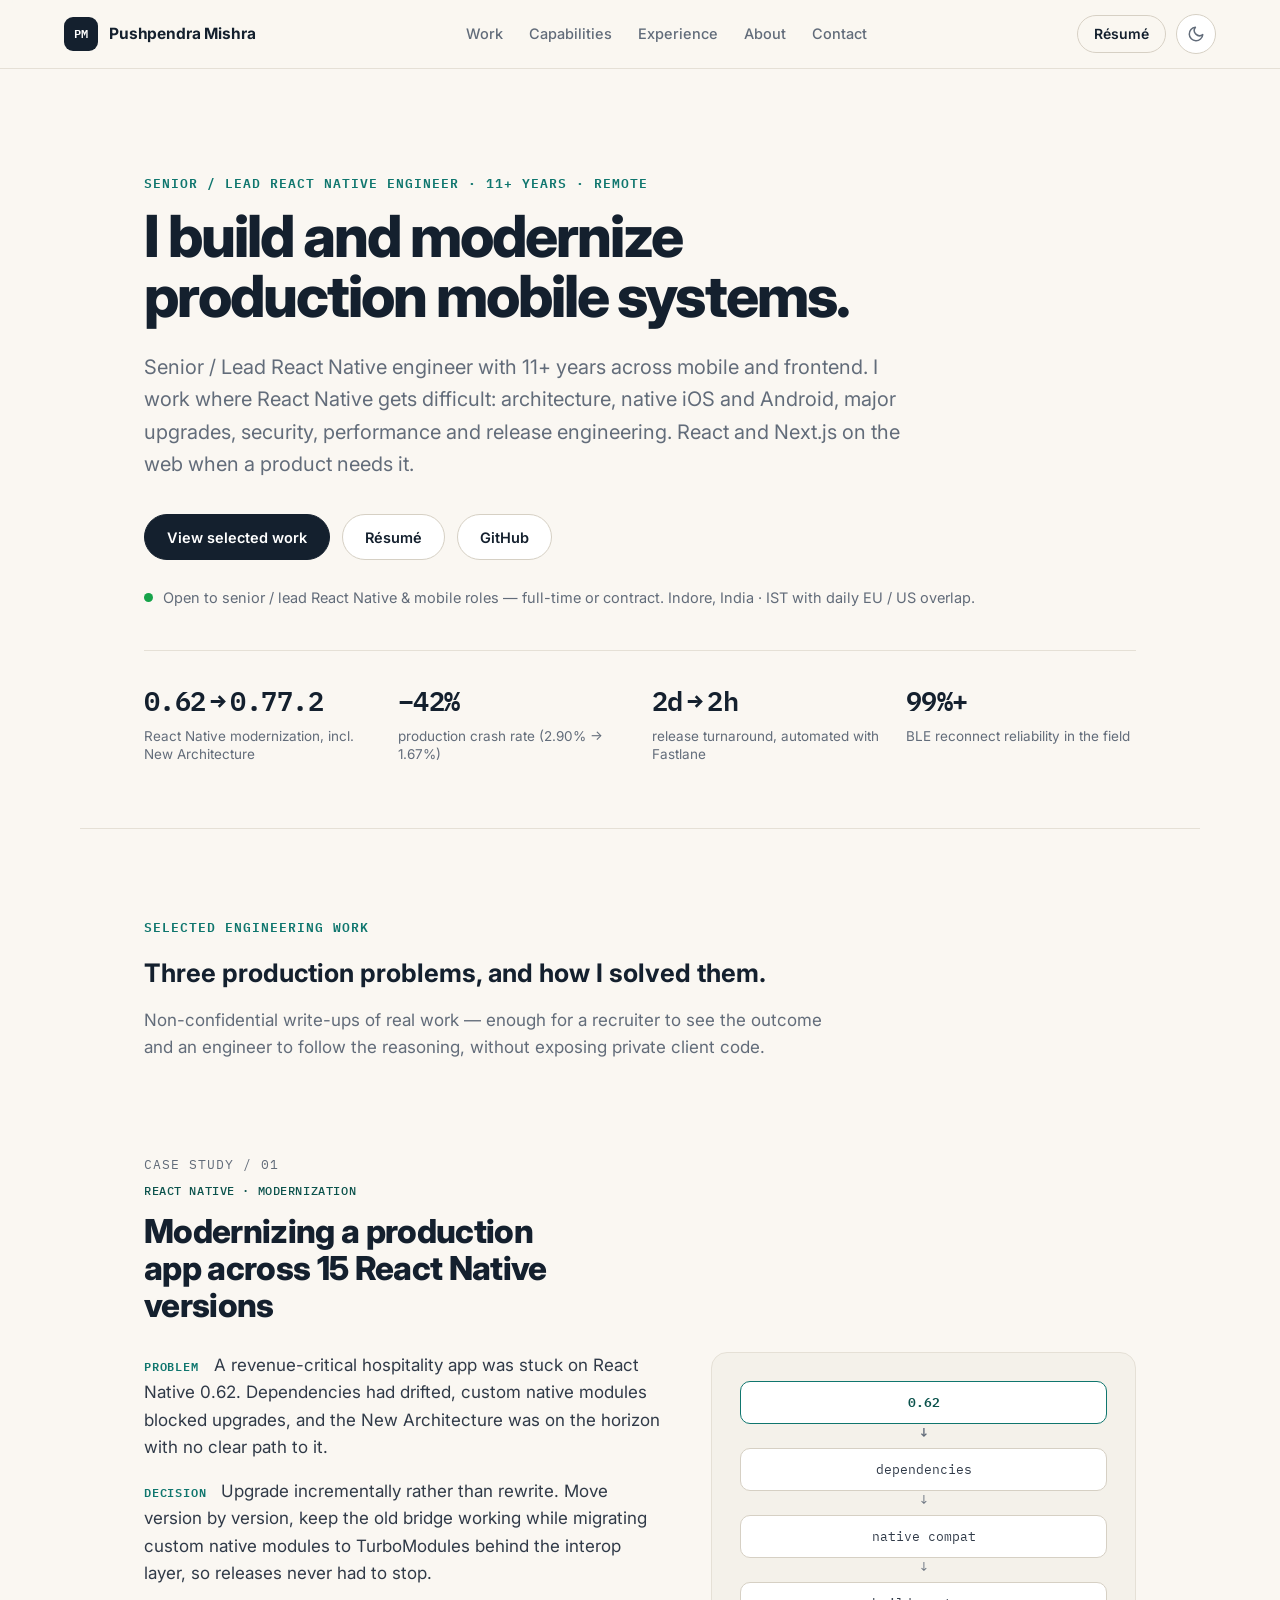
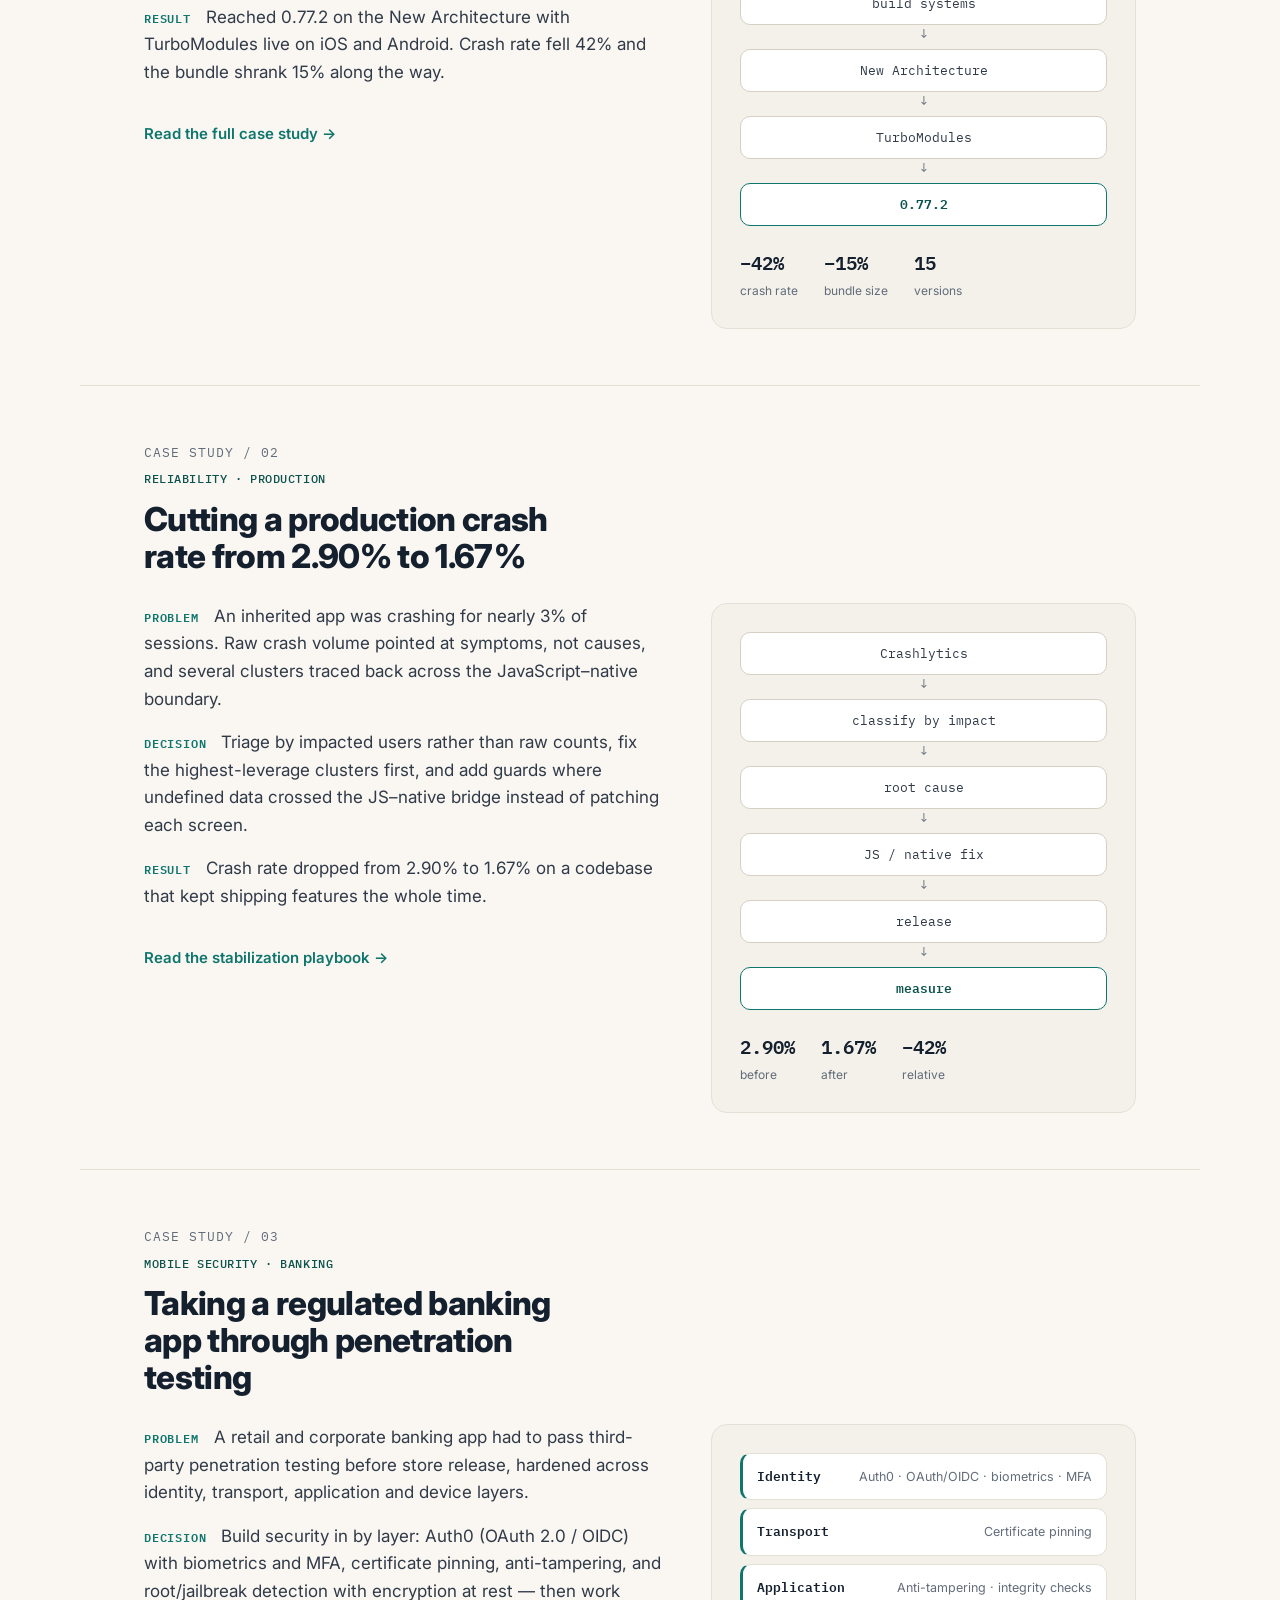
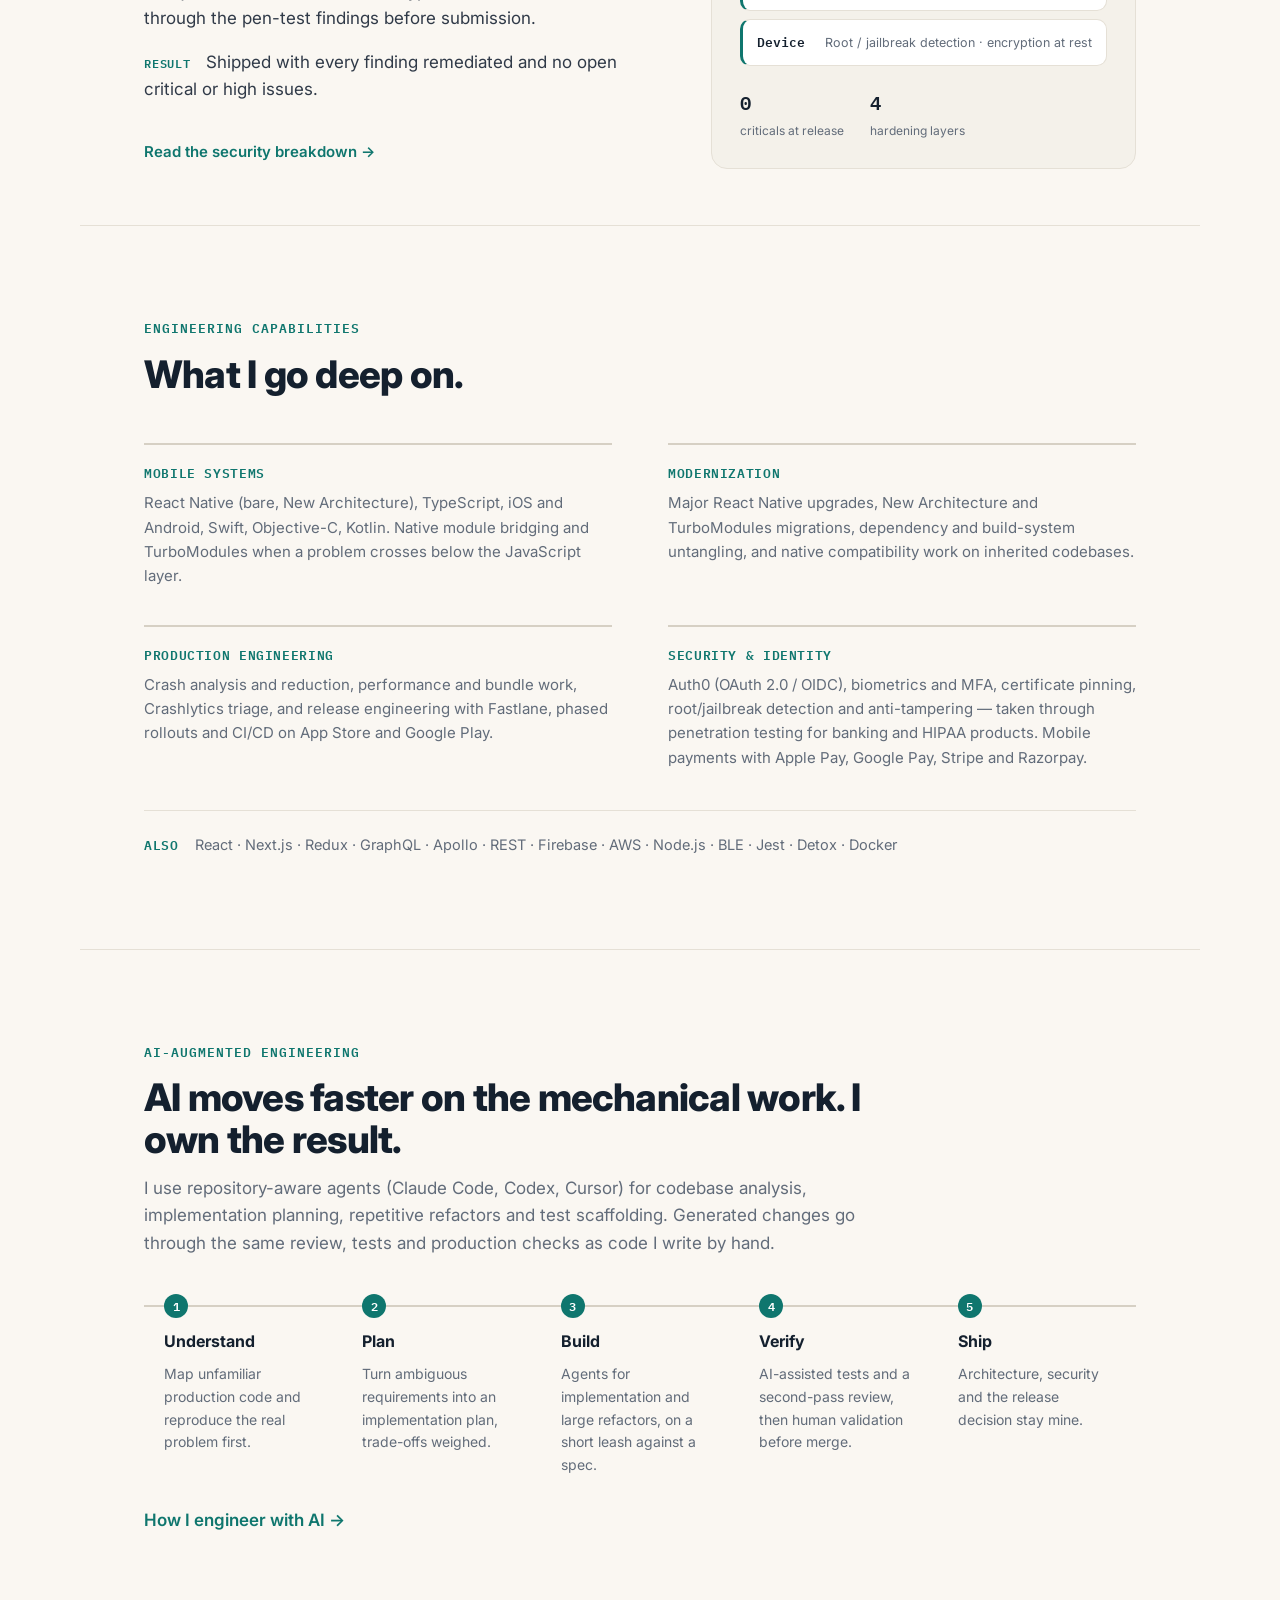
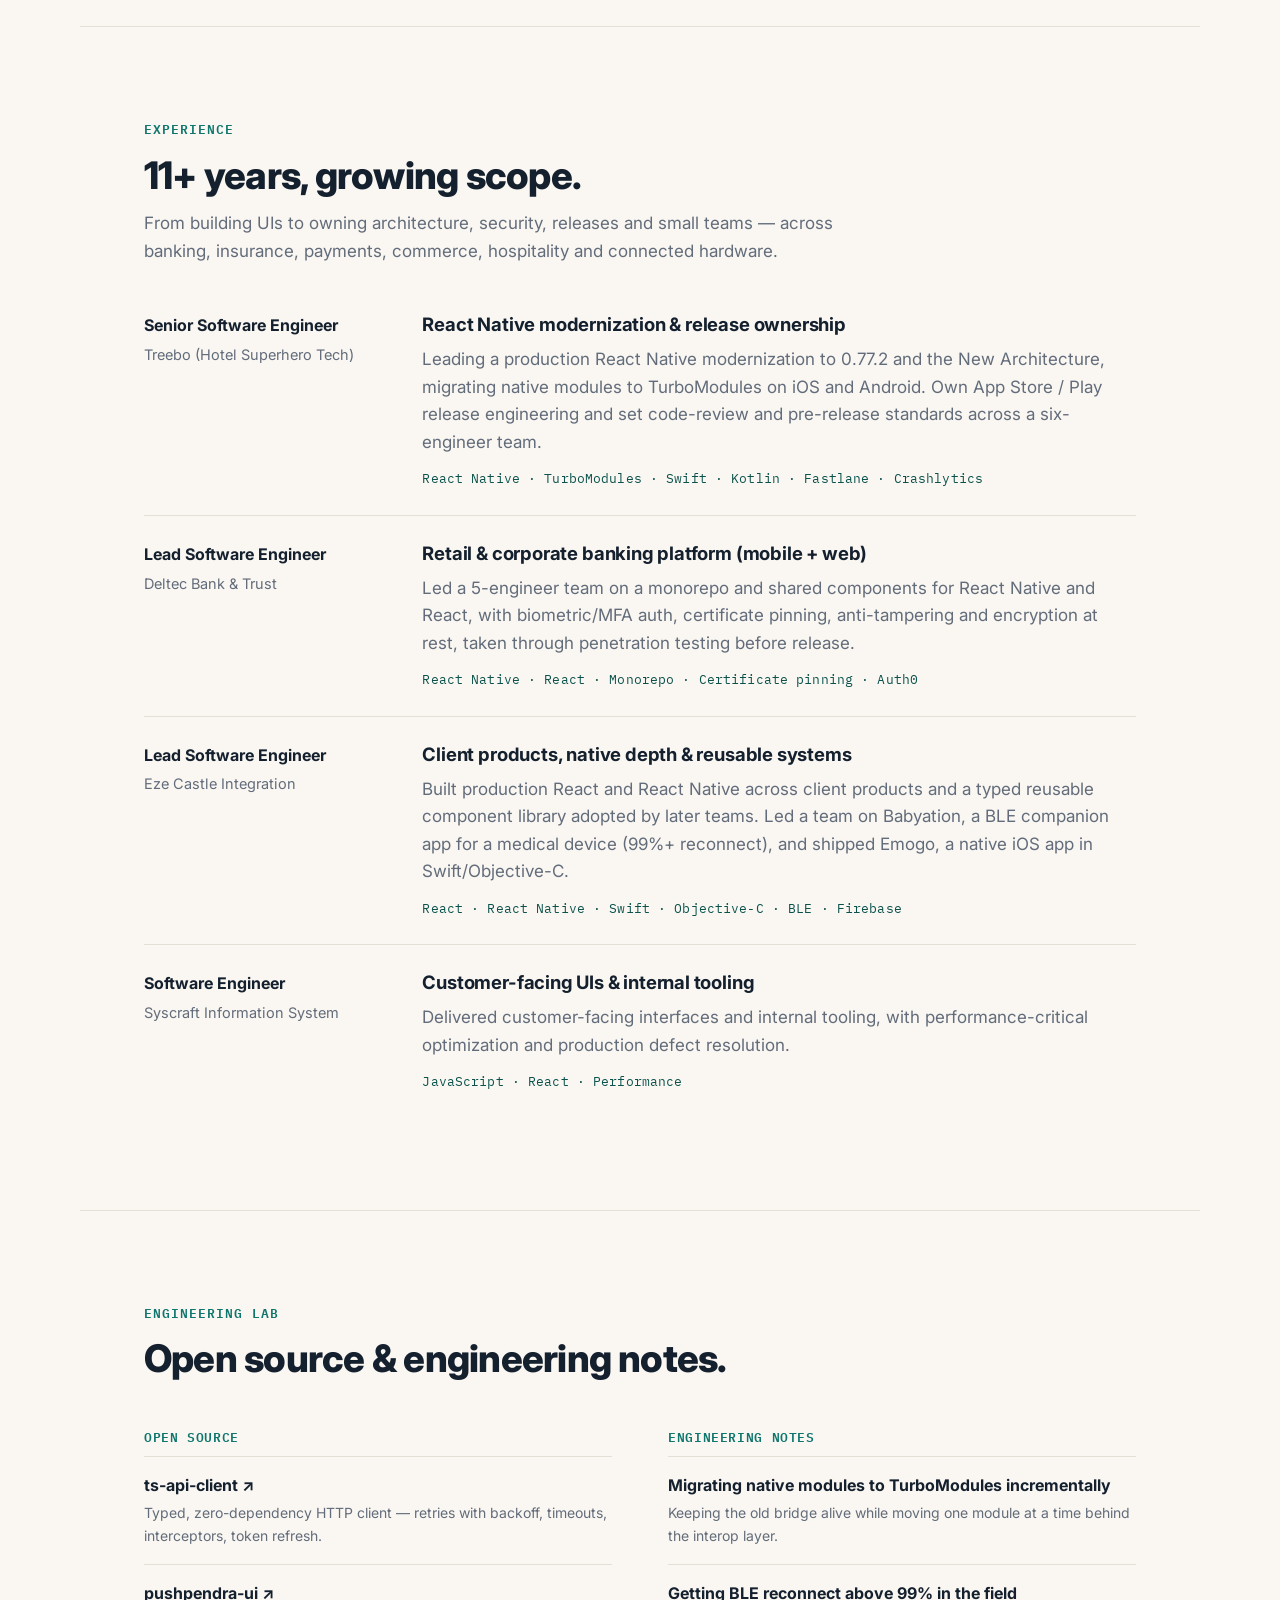
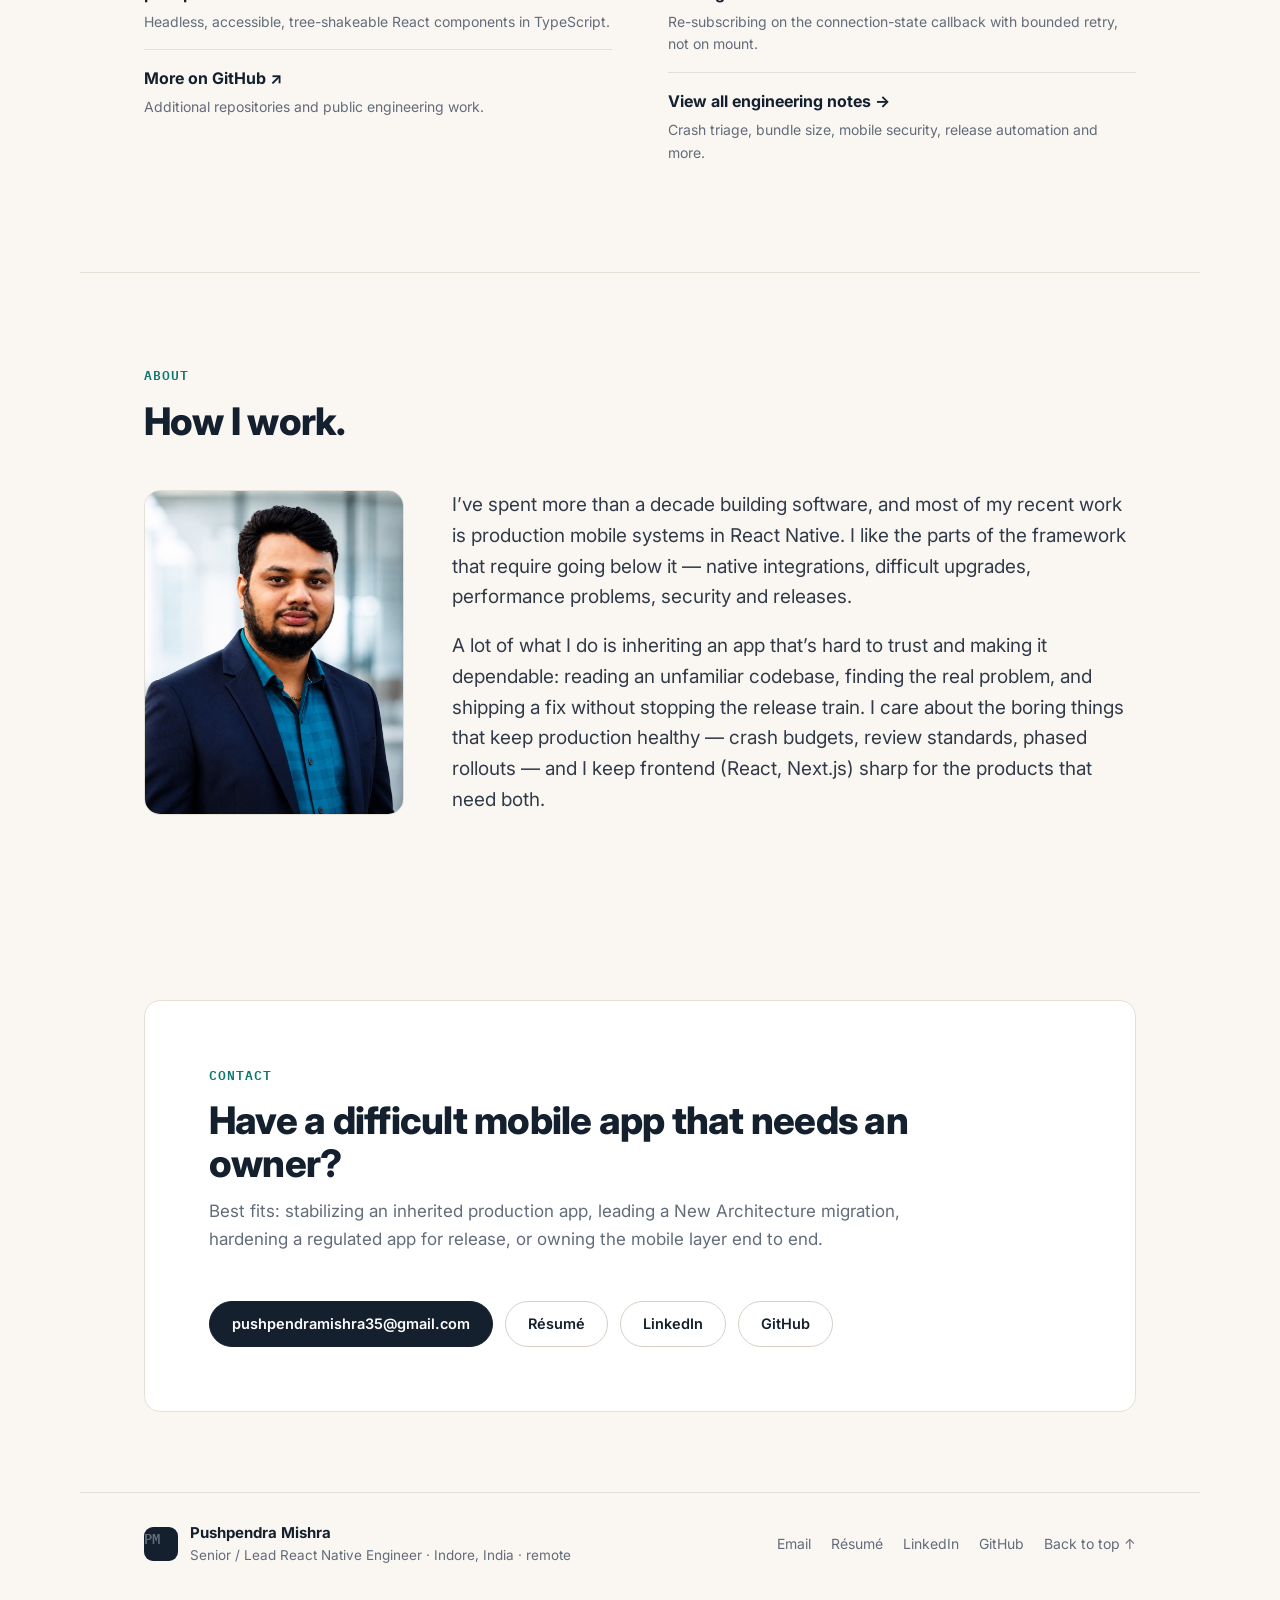
==== commit d1268864: "k" ====
--- a/index.html
+++ b/index.html
@@ -343,17 +343,17 @@
           </div>
           <div class="lab-col">
             <p class="cap-title">Engineering notes</p>
-            <a class="lab-item" href="case-studies/react-native-modernization.html">
+            <a class="lab-item" href="case-studies/engineering-notes.html#turbomodules">
               <strong>Migrating native modules to TurboModules incrementally</strong>
               <span>Keeping the old bridge alive while moving one module at a time behind the interop layer.</span>
             </a>
-            <a class="lab-item" href="case-studies/react-native-stabilization.html">
+            <a class="lab-item" href="case-studies/engineering-notes.html#ble">
               <strong>Getting BLE reconnect above 99% in the field</strong>
               <span>Re-subscribing on the connection-state callback with bounded retry, not on mount.</span>
             </a>
-            <a class="lab-item" href="demos/dashboard.html">
-              <strong>Live demos &rarr;</strong>
-              <span>Interactive dashboard and component playground with real UI states.</span>
+            <a class="lab-item" href="case-studies/engineering-notes.html">
+              <strong>View all engineering notes &rarr;</strong>
+              <span>Crash triage, bundle size, mobile security, release automation and more.</span>
             </a>
           </div>
         </div>
@@ -365,18 +365,21 @@
           <p class="eyebrow">About</p>
           <h2>How I work.</h2>
         </div>
-        <div class="about">
-          <p>
-            I&rsquo;ve spent more than a decade building software, and most of my recent work is production mobile
-            systems in React Native. I like the parts of the framework that require going below it &mdash; native
-            integrations, difficult upgrades, performance problems, security and releases.
-          </p>
-          <p>
-            A lot of what I do is inheriting an app that&rsquo;s hard to trust and making it dependable: reading an
-            unfamiliar codebase, finding the real problem, and shipping a fix without stopping the release train.
-            I care about the boring things that keep production healthy &mdash; crash budgets, review standards,
-            phased rollouts &mdash; and I keep frontend (React, Next.js) sharp for the products that need both.
-          </p>
+        <div class="about-grid">
+          <img class="about-photo" src="assets/profile.jpg" alt="Pushpendra Mishra" width="260" height="325" loading="lazy" />
+          <div class="about">
+            <p>
+              I&rsquo;ve spent more than a decade building software, and most of my recent work is production mobile
+              systems in React Native. I like the parts of the framework that require going below it &mdash; native
+              integrations, difficult upgrades, performance problems, security and releases.
+            </p>
+            <p>
+              A lot of what I do is inheriting an app that&rsquo;s hard to trust and making it dependable: reading an
+              unfamiliar codebase, finding the real problem, and shipping a fix without stopping the release train.
+              I care about the boring things that keep production healthy &mdash; crash budgets, review standards,
+              phased rollouts &mdash; and I keep frontend (React, Next.js) sharp for the products that need both.
+            </p>
+          </div>
         </div>
       </section>
 
--- a/styles.css
+++ b/styles.css
@@ -827,3 +827,19 @@
 /* ---- Case-page diagrams ---- */
 .diagram-inline { max-width: 460px; margin: 8px auto 32px; }
 .case-page .layers { margin: 10px 0 32px; }
+
+/* ---- About photo ---- */
+.about-grid { display: grid; grid-template-columns: 260px 1fr; gap: clamp(24px, 4vw, 48px); align-items: start; }
+.about-photo {
+  width: 100%;
+  max-width: 260px;
+  aspect-ratio: 4 / 5;
+  object-fit: cover;
+  object-position: 50% 20%;
+  border-radius: var(--radius);
+  border: 1px solid var(--line);
+}
+@media (max-width: 720px) {
+  .about-grid { grid-template-columns: 1fr; gap: 22px; }
+  .about-photo { max-width: 180px; }
+}
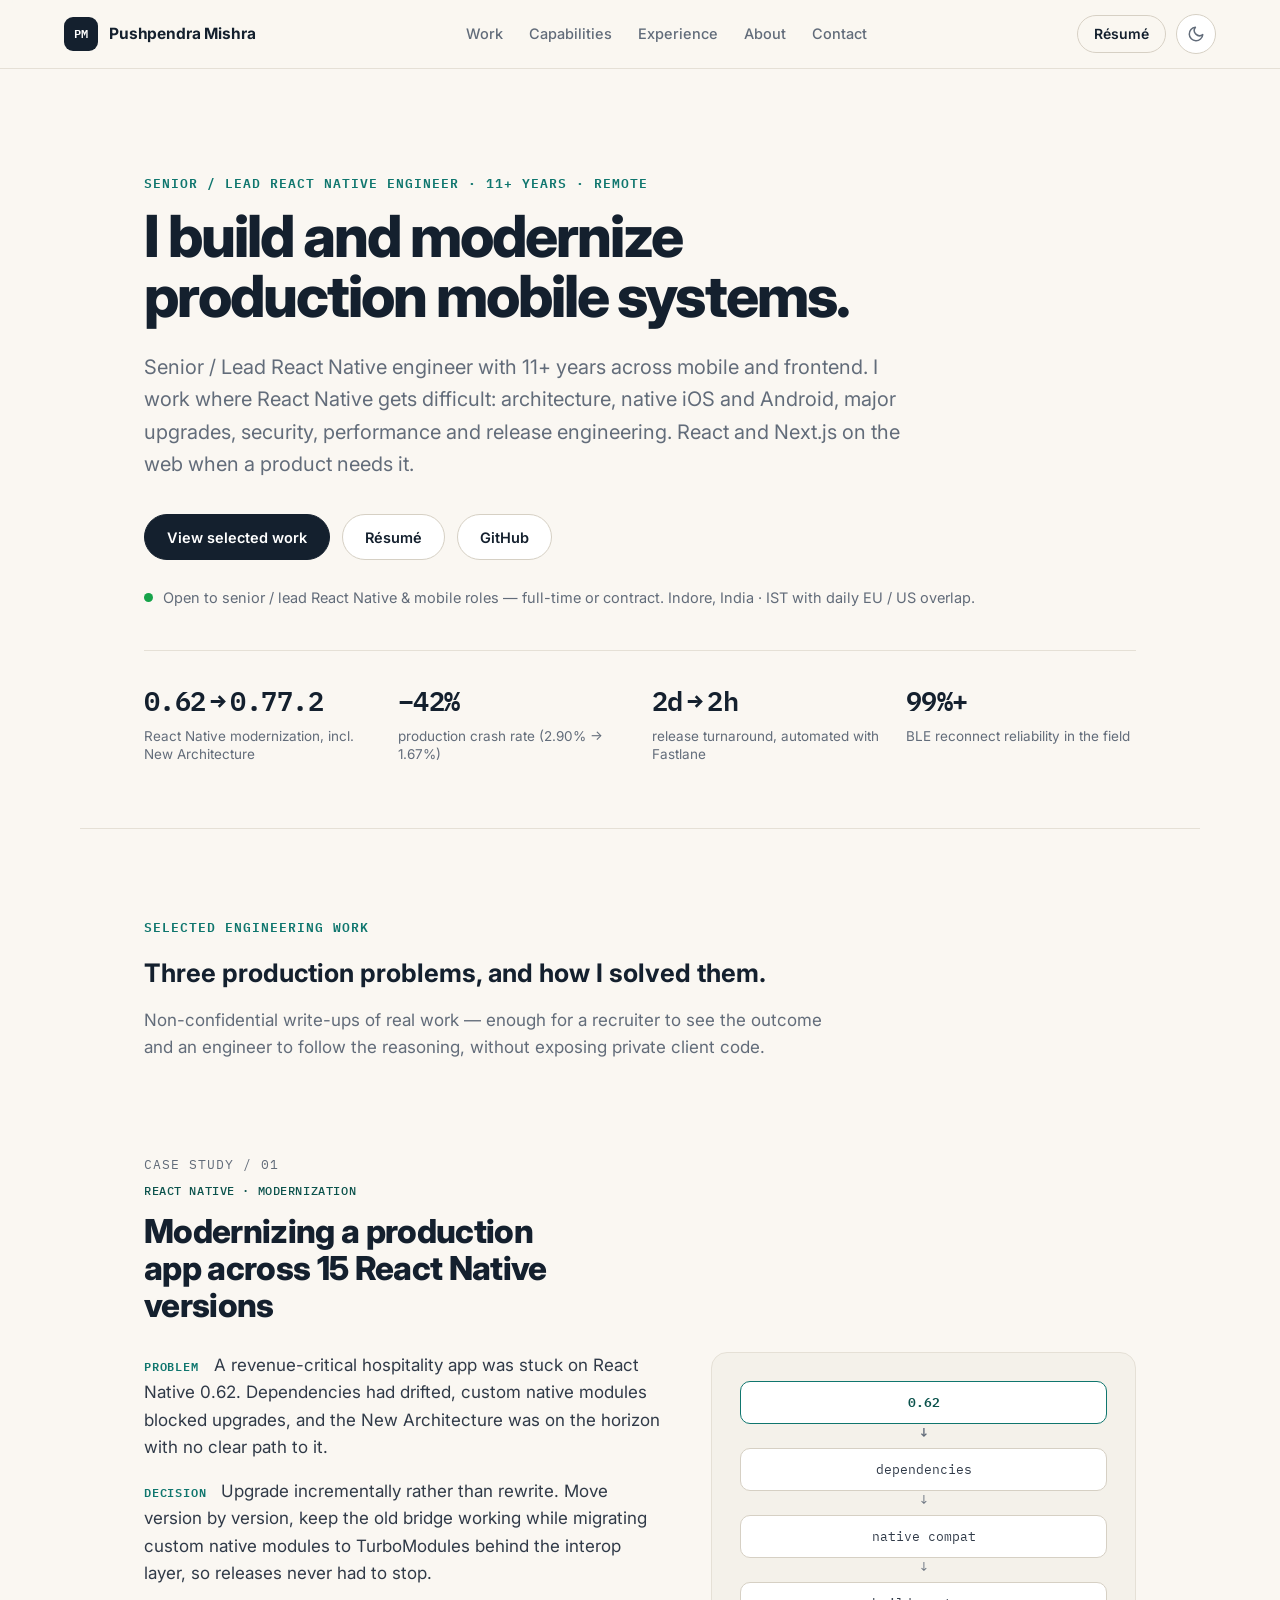
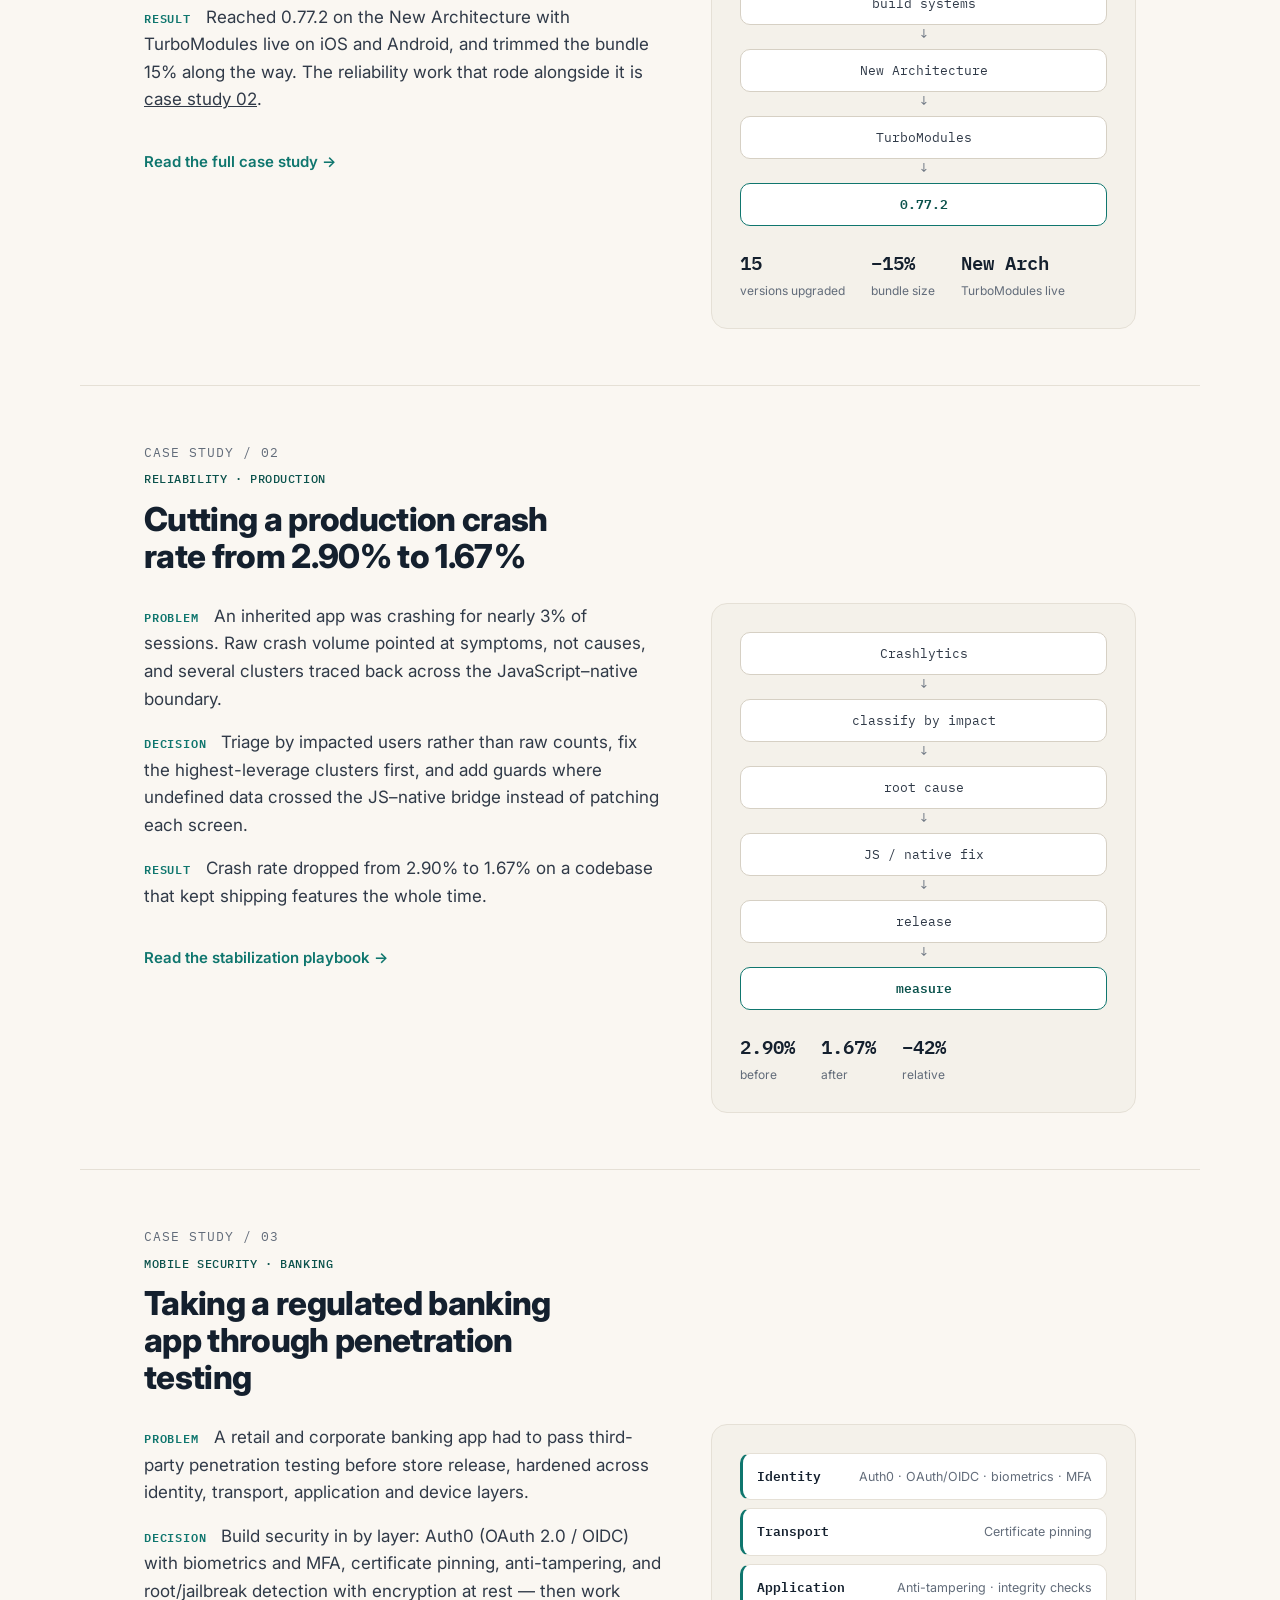
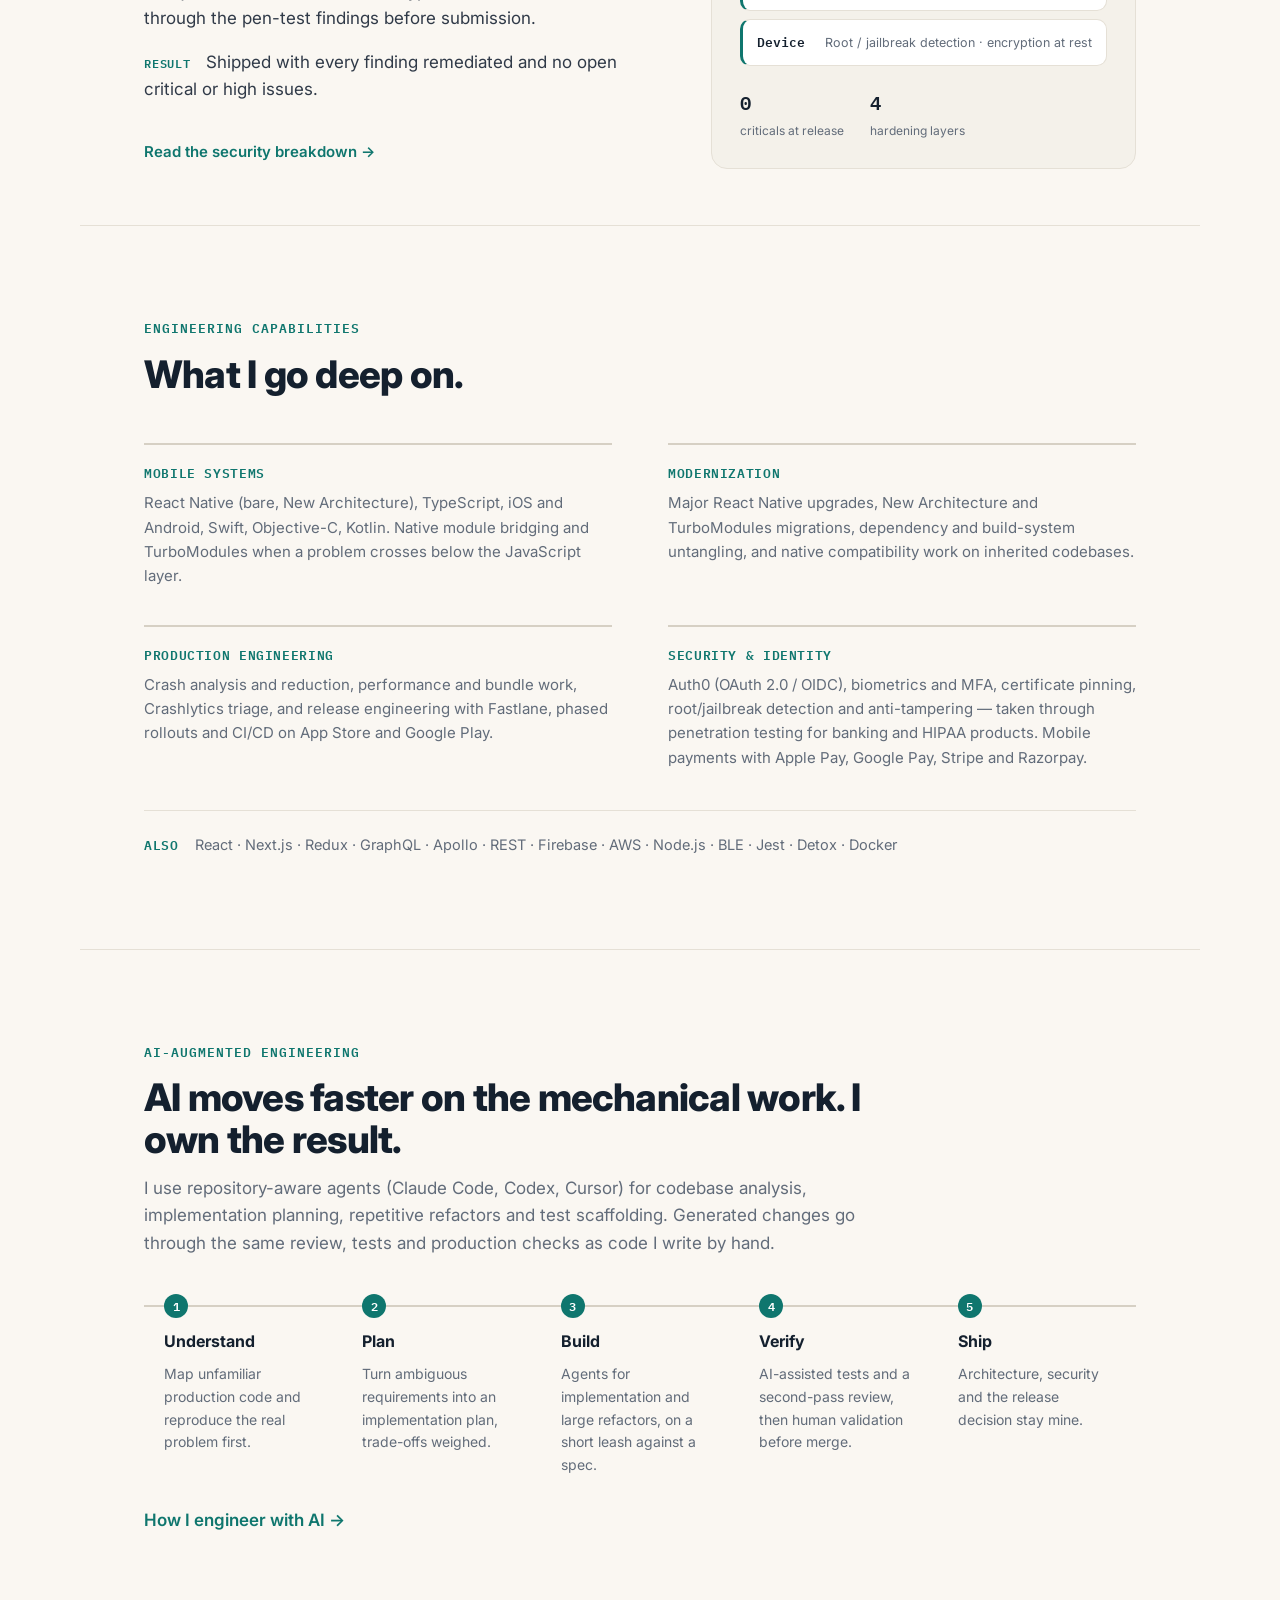
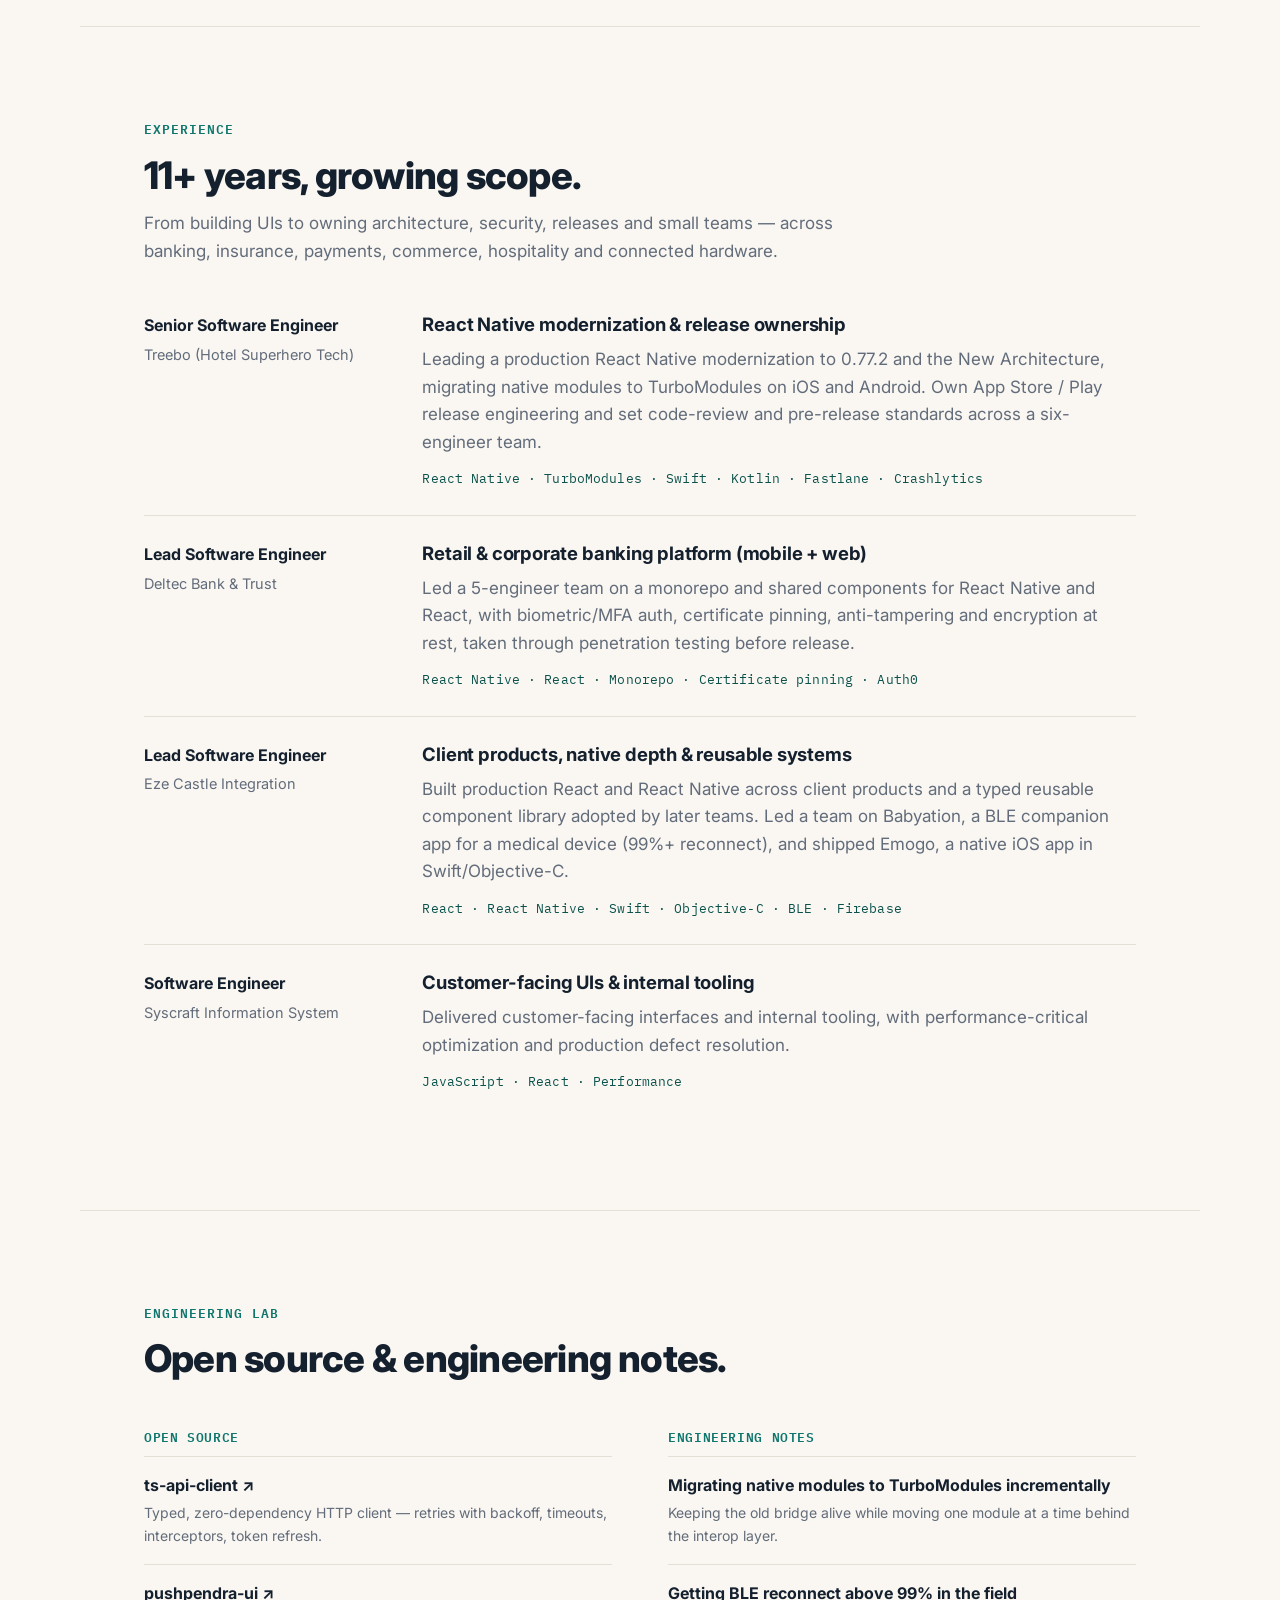
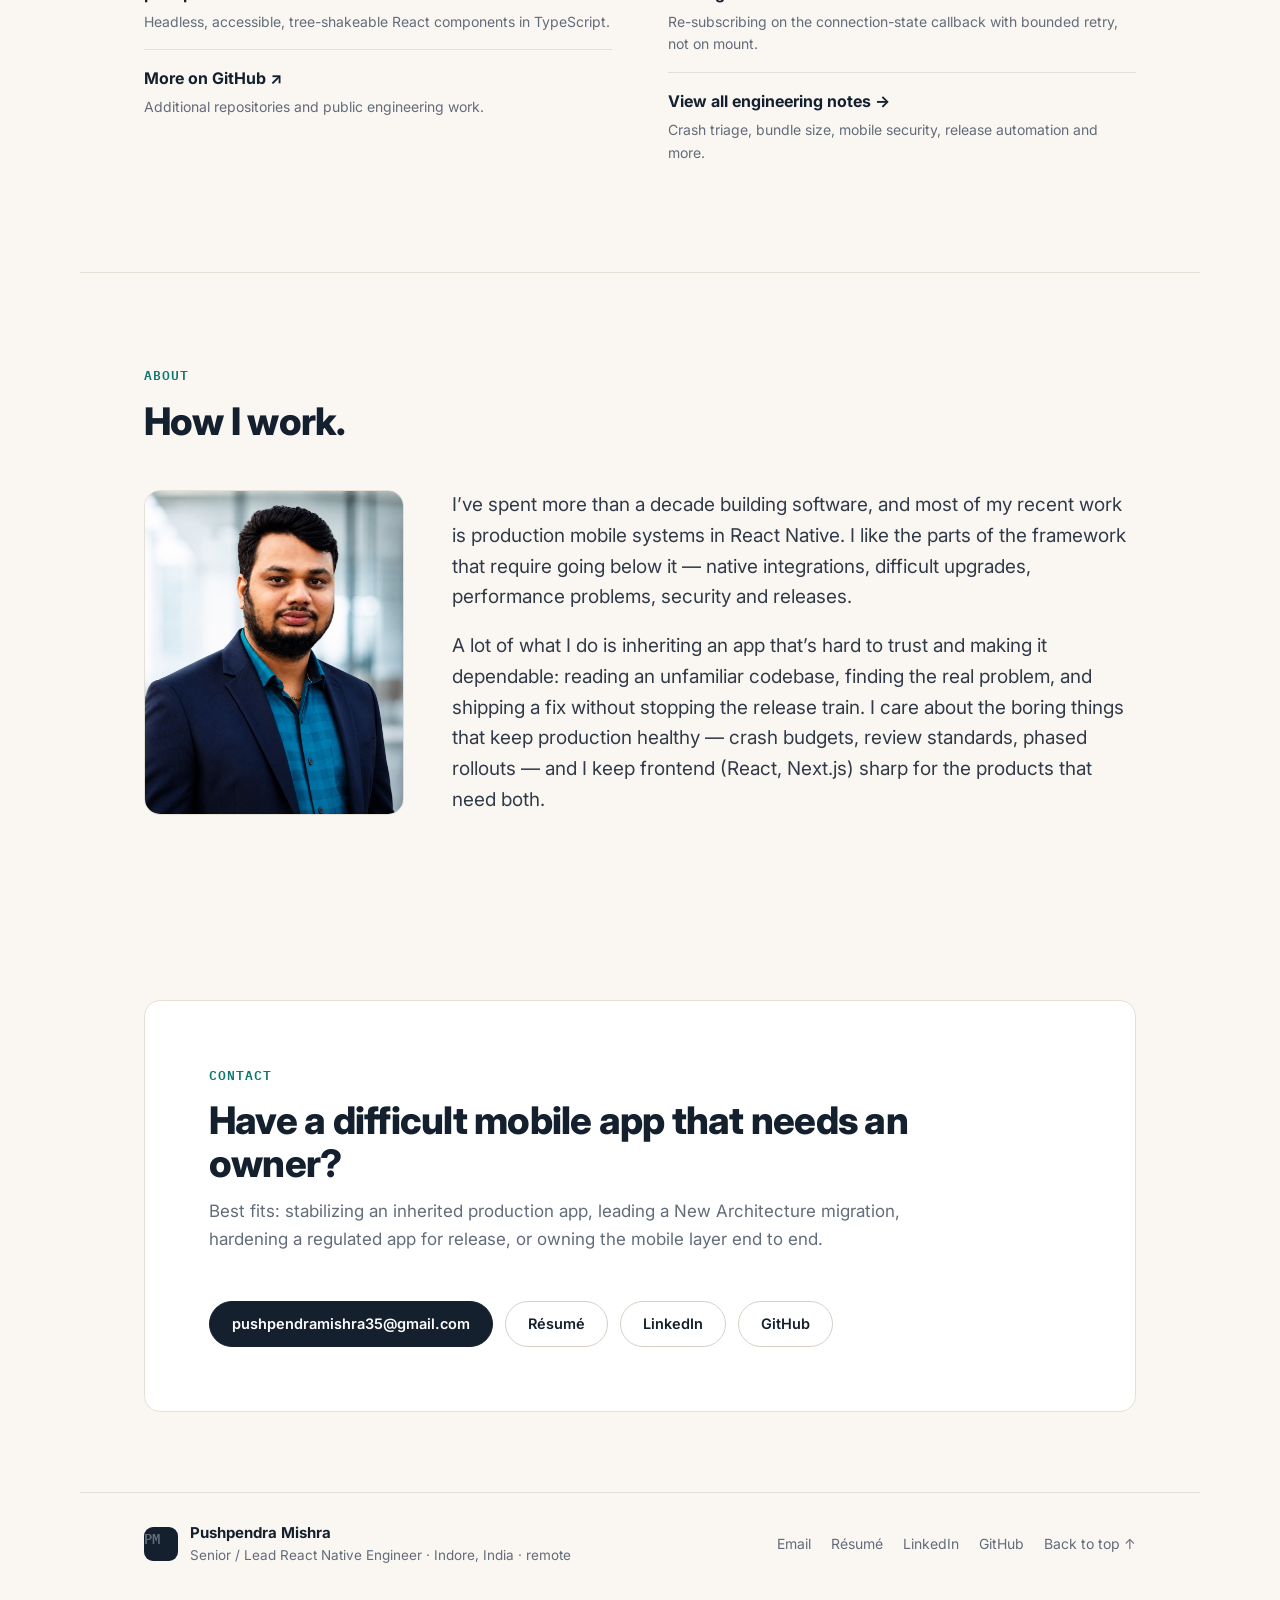
==== commit 58e2966a: "Update index.html" ====
--- a/index.html
+++ b/index.html
@@ -130,7 +130,7 @@
           <div class="story-body">
             <p><span class="cs-label">Problem</span> A revenue-critical hospitality app was stuck on React Native 0.62. Dependencies had drifted, custom native modules blocked upgrades, and the New Architecture was on the horizon with no clear path to it.</p>
             <p><span class="cs-label">Decision</span> Upgrade incrementally rather than rewrite. Move version by version, keep the old bridge working while migrating custom native modules to TurboModules behind the interop layer, so releases never had to stop.</p>
-            <p><span class="cs-label">Result</span> Reached 0.77.2 on the New Architecture with TurboModules live on iOS and Android. Crash rate fell 42% and the bundle shrank 15% along the way.</p>
+            <p><span class="cs-label">Result</span> Reached 0.77.2 on the New Architecture with TurboModules live on iOS and Android, and trimmed the bundle 15% along the way. The reliability work that rode alongside it is <a href="#stabilization">case study 02</a>.</p>
             <a class="link-arrow" href="case-studies/react-native-modernization.html">Read the full case study &rarr;</a>
           </div>
           <div class="story-aside">
@@ -144,16 +144,16 @@
               <span class="chip strong">0.77.2</span>
             </div>
             <div class="cs-result">
-              <div><strong>&minus;42%</strong><span>crash rate</span></div>
+              <div><strong>15</strong><span>versions upgraded</span></div>
               <div><strong>&minus;15%</strong><span>bundle size</span></div>
-              <div><strong>15</strong><span>versions</span></div>
+              <div><strong>New Arch</strong><span>TurboModules live</span></div>
             </div>
           </div>
         </div>
       </article>
 
       <!-- CASE STUDY 02 — STABILIZATION -->
-      <article class="story">
+      <article class="story" id="stabilization">
         <header class="story-head">
           <span class="cs-num">Case study / 02</span>
           <span class="tag">Reliability · Production</span>
